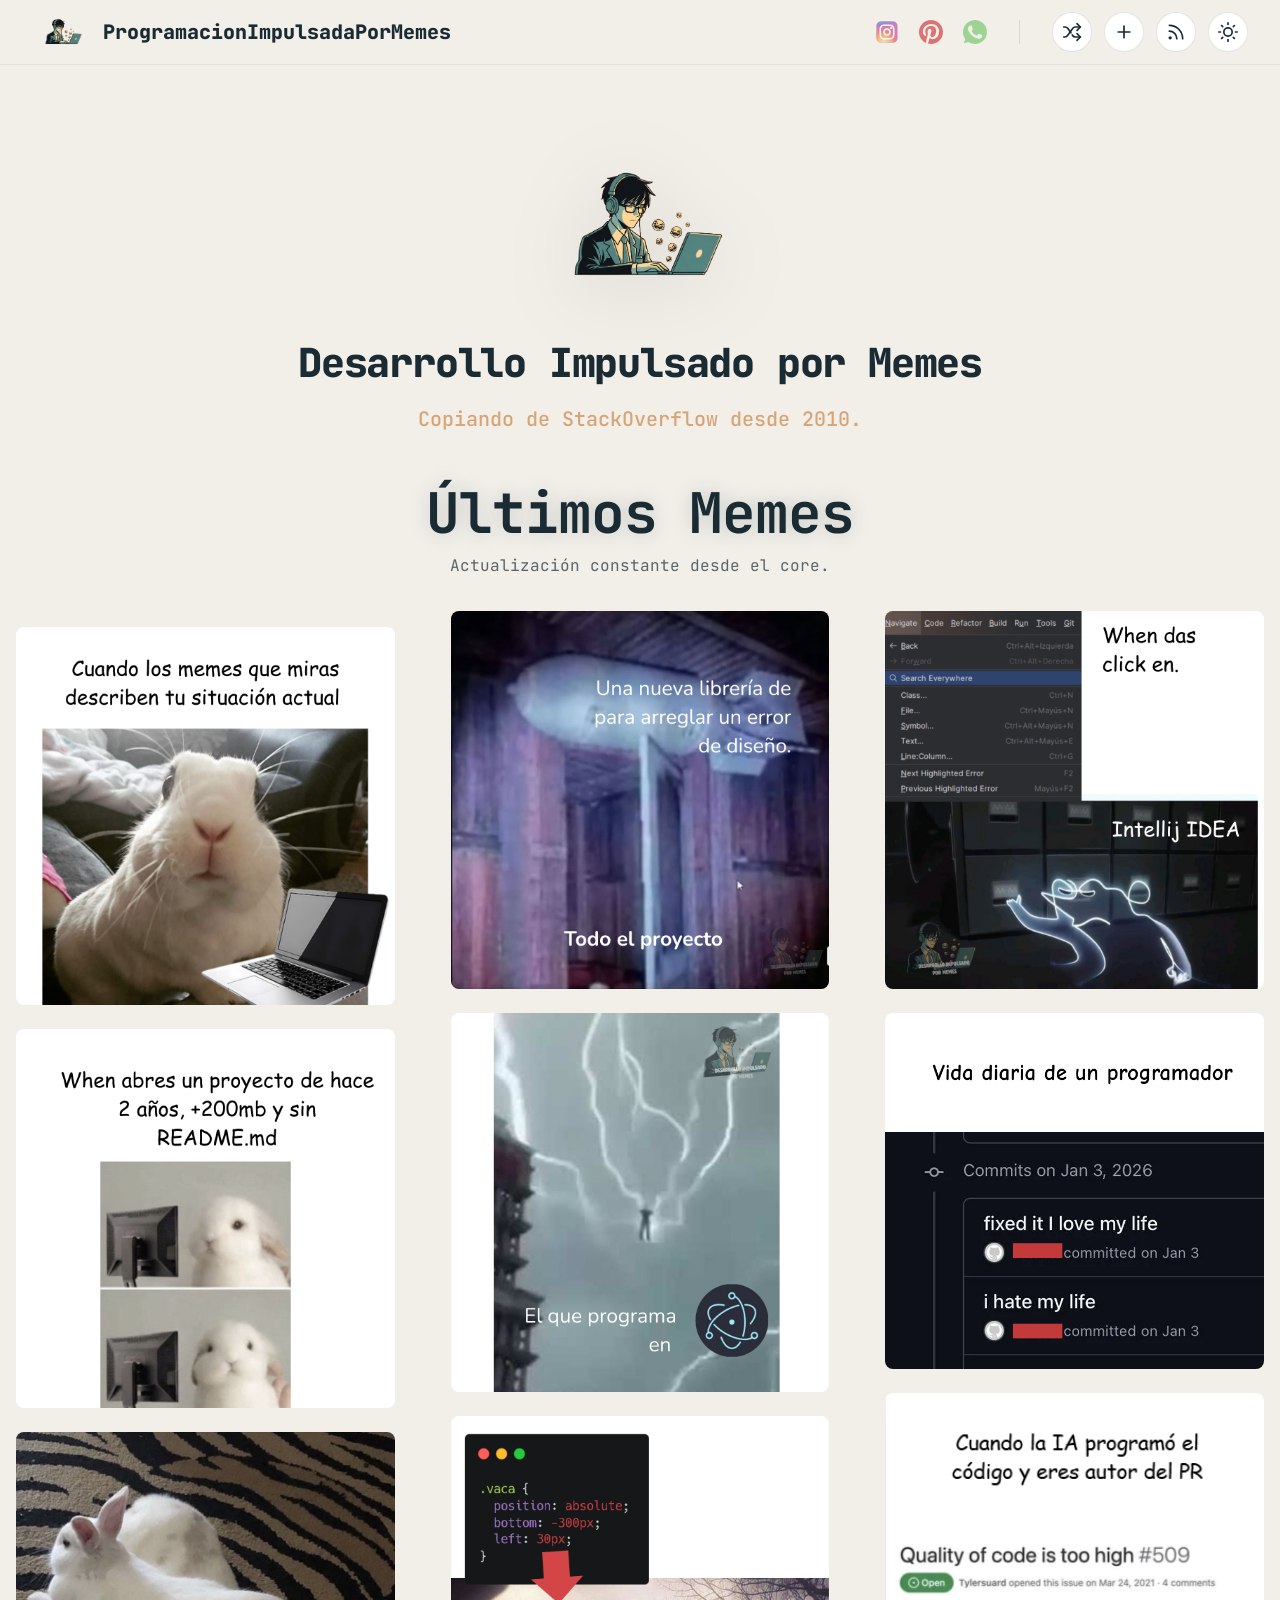
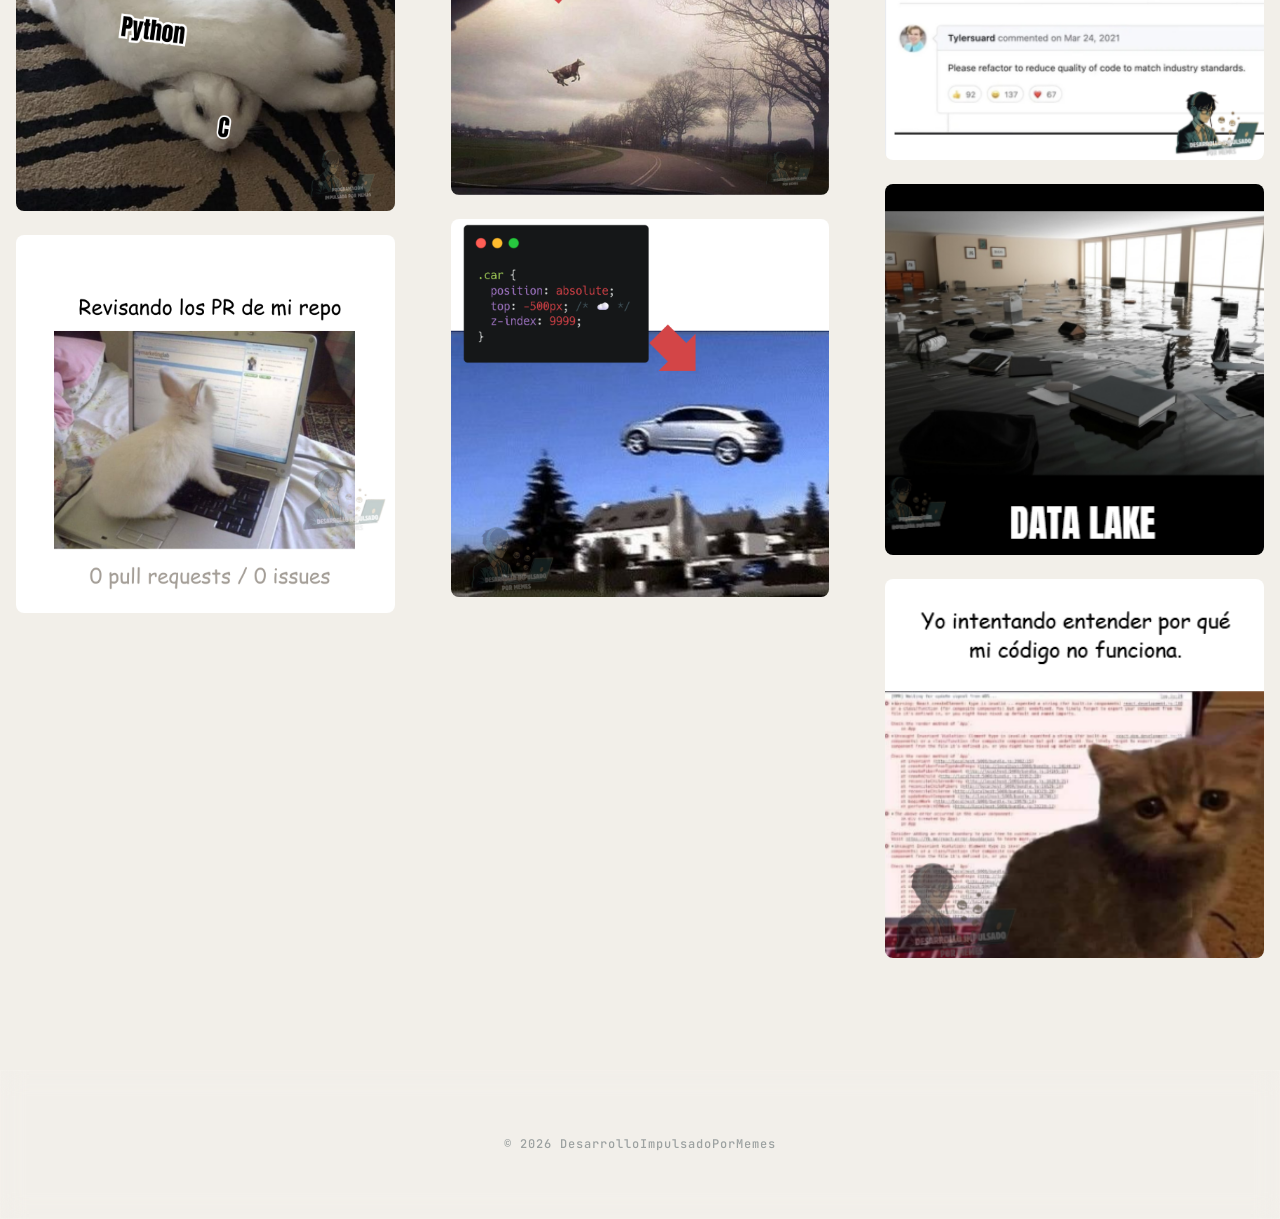
==== index.html @ 491a503b "Update from https://github.com/DesarrolloImpulsadoPorMemes/content/commit/c3eb5b27622416380ed27f8cb5" ====
<!DOCTYPE html><html lang="es"> <head><!-- Global Metadata --><meta charset="utf-8"><meta name="viewport" content="width=device-width,initial-scale=1"><link rel="icon" type="image/svg+xml" href="/favicon.svg"><meta name="generator" content="Astro v5.18.0"><!-- Canonical URL --><link rel="canonical" href="https://desarrolloimpulsadopormemes.github.io/"><!-- Primary Meta Tags --><title>DesarrolloImpulsadoPorMemes — Memes de Programación</title><meta name="title" content="DesarrolloImpulsadoPorMemes — Memes de Programación"><meta name="description" content="El repositorio definitivo de humor para devs. Encuentra los mejores memes sobre la vida de los programadores, bugs en producción, café y por supuesto risas. Desarrollo impulsado por memes, literalmente."><meta name="keywords" content="memes programación, humor dev, bugs, junior vs senior, código, memes it, programacion, programador, desarrollador, software, tecnologia, informatica, humor, risas, programacion impulsado por memes"><meta name="author" content="DesarrolloImpulsadoPorMemes"><!-- Open Graph / Facebook --><meta property="og:type" content="website"><meta property="og:url" content="https://desarrolloimpulsadopormemes.github.io/"><meta property="og:title" content="DesarrolloImpulsadoPorMemes — Memes de Programación"><meta property="og:description" content="El repositorio definitivo de humor para devs. Encuentra los mejores memes sobre la vida de los programadores, bugs en producción, café y por supuesto risas. Desarrollo impulsado por memes, literalmente."><meta property="og:image" content="https://desarrolloimpulsadopormemes.github.io/images/logo.png"><meta property="og:image:alt" content="DesarrolloImpulsadoPorMemes — Memes de Programación"><!-- Twitter --><meta property="twitter:card" content="summary_large_image"><meta property="twitter:url" content="https://desarrolloimpulsadopormemes.github.io/"><meta property="twitter:title" content="DesarrolloImpulsadoPorMemes — Memes de Programación"><meta property="twitter:description" content="El repositorio definitivo de humor para devs. Encuentra los mejores memes sobre la vida de los programadores, bugs en producción, café y por supuesto risas. Desarrollo impulsado por memes, literalmente."><meta property="twitter:image" content="https://desarrolloimpulsadopormemes.github.io/images/logo.png"><meta property="twitter:image:alt" content="DesarrolloImpulsadoPorMemes — Memes de Programación"><!-- Theme color selection --><meta name="theme-color" content="#1A2B34"><script type="application/ld+json">
  {
    "@context": "https://schema.org",
    "@type": "WebSite",
    "name": "DesarrolloImpulsadoPorMemes",
    "description": "Galería de memes dedicada al mundo del desarrollo de software y la programación.",
    "url": "https://desarrolloimpulsadopormemes.github.io",
    "about": {
      "@type": "Thing",
      "name": "Software Development Humor"
    },
    "creator": {
      "@type": "Person",
      "name": "DesarrolloImpulsadoPorMemes"
    }
  }
</script><!-- Google Search Console --><meta name="google-site-verification" content="lR6voiw1-6rRxAasmcEY6qm8eWrXN5FkwHopT7PoQxY"><!-- Google Fonts --><link rel="preconnect" href="https://fonts.googleapis.com"><link rel="preconnect" href="https://fonts.gstatic.com" crossorigin><link href="https://fonts.googleapis.com/css2?family=Inter:wght@400;600;900&display=swap" rel="stylesheet"><link href="https://fonts.googleapis.com/css2?family=JetBrains+Mono:wght@400;500;700;800&display=swap" rel="stylesheet"><link rel="stylesheet" href="/_astro/index.BEgqVJDZ.css">
<style>*{box-sizing:border-box;margin:0;padding:0}:root{--bg: #F2EFE9;--surface: #ffffff;--fg: #1A2B34;--primary: #1A2B34;--secondary: #243B4A;--accent: #d49c6b;--card-shadow: 0 4px 20px rgba(0, 0, 0, .05);--font-main: "JetBrains Mono", monospace;--transition: all .3s cubic-bezier(.4, 0, .2, 1)}[data-theme=dark]{--bg: #1A2B34;--surface: #243B4A;--fg: #F2EFE9;--primary: #c9d1c1;--secondary: #d49c6b;--card-shadow: 0 4px 30px rgba(0, 0, 0, .3)}body{background-color:var(--bg);color:var(--fg);font-family:var(--font-main);line-height:1.6;min-height:100vh;transition:background-color .3s ease,color .3s ease}h1,h2,h3{text-transform:none;letter-spacing:-.02em}a{color:inherit;text-decoration:none}.glass{background:#ffffff0d;backdrop-filter:blur(12px);-webkit-backdrop-filter:blur(12px);border:1px solid rgba(255,255,255,.1)}.container{max-width:1400px;margin:0 auto;padding:0 2rem}
</style></head> <body> <nav class="navbar sticky" data-astro-cid-5blmo7yk> <div class="container nav-content" data-astro-cid-5blmo7yk> <div class="logo" data-astro-cid-5blmo7yk> <a href="/" class="logo-link" data-astro-cid-5blmo7yk> <img src="/images/logo.png" alt="Logo" class="nav-logo-img" data-astro-cid-5blmo7yk> <span class="logo-text" data-astro-cid-5blmo7yk>ProgramacionImpulsadaPorMemes</span> </a> </div> <div class="nav-actions" data-astro-cid-5blmo7yk> <!-- Social Links --> <div class="social-links" data-astro-cid-5blmo7yk> <a href="https://www.instagram.com/desarrolloimpulsadopormemes/" target="_blank" rel="noopener noreferrer" aria-label="Instagram" data-astro-cid-5blmo7yk> <svg viewBox="0 0 32 32" fill="none" xmlns="http://www.w3.org/2000/svg" width="24" height="24" data-astro-cid-5blmo7yk> <rect x="2" y="2" width="28" height="28" rx="6" fill="url(#paint0_radial_87_7153)" data-astro-cid-5blmo7yk></rect> <rect x="2" y="2" width="28" height="28" rx="6" fill="url(#paint1_radial_87_7153)" data-astro-cid-5blmo7yk></rect> <rect x="2" y="2" width="28" height="28" rx="6" fill="url(#paint2_radial_87_7153)" data-astro-cid-5blmo7yk></rect> <path d="M23 10.5C23 11.3284 22.3284 12 21.5 12C20.6716 12 20 11.3284 20 10.5C20 9.67157 20.6716 9 21.5 9C22.3284 9 23 9.67157 23 10.5Z" fill="white" data-astro-cid-5blmo7yk></path> <path fill-rule="evenodd" clip-rule="evenodd" d="M16 21C18.7614 21 21 18.7614 21 16C21 13.2386 18.7614 11 16 11C13.2386 11 11 13.2386 11 16C11 18.7614 13.2386 21 16 21ZM16 19C17.6569 19 19 17.6569 19 16C19 14.3431 17.6569 13 16 13C14.3431 13 13 14.3431 13 16C13 17.6569 14.3431 19 16 19Z" fill="white" data-astro-cid-5blmo7yk></path> <path fill-rule="evenodd" clip-rule="evenodd" d="M6 15.6C6 12.2397 6 10.5595 6.65396 9.27606C7.2292 8.14708 8.14708 7.2292 9.27606 6.65396C10.5595 6 12.2397 6 15.6 6H16.4C19.7603 6 21.4405 6 22.7239 6.65396C23.8529 7.2292 24.7708 8.14708 25.346 9.27606C26 10.5595 26 12.2397 26 15.6V16.4C26 19.7603 26 21.4405 25.346 22.7239C24.7708 23.8529 23.8529 24.7708 22.7239 25.346C21.4405 26 19.7603 26 16.4 26H15.6C12.2397 26 10.5595 26 9.27606 25.346C8.14708 24.7708 7.2292 23.8529 6.65396 22.7239C6 21.4405 6 19.7603 6 16.4V15.6ZM15.6 8H16.4C18.1132 8 19.2777 8.00156 20.1779 8.0751C21.0548 8.14674 21.5032 8.27659 21.816 8.43597C22.5686 8.81947 23.1805 9.43139 23.564 10.184C23.7234 10.4968 23.8533 10.9452 23.9249 11.8221C23.9984 12.7223 24 13.8868 24 15.6V16.4C24 18.1132 23.9984 19.2777 23.9249 20.1779C23.8533 21.0548 23.7234 21.5032 23.564 21.816C23.1805 22.5686 22.5686 23.1805 21.816 23.564C21.5032 23.7234 21.0548 23.8533 20.1779 23.9249C19.2777 23.9984 18.1132 24 16.4 24H15.6C13.8868 24 12.7223 23.9984 11.8221 23.9249C10.9452 23.8533 10.4968 23.7234 10.184 23.564C9.43139 23.1805 8.81947 22.5686 8.43597 21.816C8.27659 21.5032 8.14674 21.0548 8.0751 20.1779C8.00156 19.2777 8 18.1132 8 16.4V15.6C8 13.8868 8.00156 12.7223 8.0751 11.8221C8.14674 10.9452 8.27659 10.4968 8.43597 10.184C8.81947 9.43139 9.43139 8.81947 10.184 8.43597C10.4968 8.27659 10.9452 8.14674 11.8221 8.0751C12.7223 8.00156 13.8868 8 15.6 8Z" fill="white" data-astro-cid-5blmo7yk></path> <defs data-astro-cid-5blmo7yk> <radialGradient id="paint0_radial_87_7153" cx="0" cy="0" r="1" gradientUnits="userSpaceOnUse" gradientTransform="translate(12 23) rotate(-55.3758) scale(25.5196)" data-astro-cid-5blmo7yk> <stop stop-color="#B13589" data-astro-cid-5blmo7yk></stop> <stop offset="0.79309" stop-color="#C62F94" data-astro-cid-5blmo7yk></stop> <stop offset="1" stop-color="#8A3AC8" data-astro-cid-5blmo7yk></stop> </radialGradient> <radialGradient id="paint1_radial_87_7153" cx="0" cy="0" r="1" gradientUnits="userSpaceOnUse" gradientTransform="translate(11 31) rotate(-65.1363) scale(22.5942)" data-astro-cid-5blmo7yk> <stop stop-color="#E0E8B7" data-astro-cid-5blmo7yk></stop> <stop offset="0.444662" stop-color="#FB8A2E" data-astro-cid-5blmo7yk></stop> <stop offset="0.71474" stop-color="#E2425C" data-astro-cid-5blmo7yk></stop> <stop offset="1" stop-color="#E2425C" stop-opacity="0" data-astro-cid-5blmo7yk></stop> </radialGradient> <radialGradient id="paint2_radial_87_7153" cx="0" cy="0" r="1" gradientUnits="userSpaceOnUse" gradientTransform="translate(0.500002 3) rotate(-8.1301) scale(38.8909 8.31836)" data-astro-cid-5blmo7yk> <stop offset="0.156701" stop-color="#406ADC" data-astro-cid-5blmo7yk></stop> <stop offset="0.467799" stop-color="#6A45BE" data-astro-cid-5blmo7yk></stop> <stop offset="1" stop-color="#6A45BE" stop-opacity="0" data-astro-cid-5blmo7yk></stop> </radialGradient> </defs> </svg> </a> <a href="https://es.pinterest.com/desarrolloimpulsadopormemes/" target="_blank" rel="noopener noreferrer" aria-label="Pinterest" data-astro-cid-5blmo7yk> <svg viewBox="0 0 48 48" version="1.1" xmlns="http://www.w3.org/2000/svg" width="24" height="24" data-astro-cid-5blmo7yk> <g id="Icons" stroke="none" stroke-width="1" fill="none" fill-rule="evenodd" data-astro-cid-5blmo7yk> <g id="Color-" transform="translate(-300.000000, -260.000000)" fill="#CC2127" data-astro-cid-5blmo7yk> <path d="M324.001411,260 C310.747575,260 300,270.744752 300,284.001411 C300,293.826072 305.910037,302.270594 314.368672,305.982007 C314.300935,304.308344 314.357382,302.293173 314.78356,300.469924 C315.246428,298.522491 317.871229,287.393897 317.871229,287.393897 C317.871229,287.393897 317.106368,285.861351 317.106368,283.59499 C317.106368,280.038808 319.169518,277.38296 321.73505,277.38296 C323.91674,277.38296 324.972306,279.022755 324.972306,280.987123 C324.972306,283.180102 323.572411,286.462515 322.852708,289.502205 C322.251543,292.050803 324.128418,294.125243 326.640325,294.125243 C331.187158,294.125243 334.249427,288.285765 334.249427,281.36532 C334.249427,276.10725 330.707356,272.170048 324.263891,272.170048 C316.985006,272.170048 312.449462,277.59746 312.449462,283.659905 C312.449462,285.754101 313.064738,287.227377 314.029988,288.367613 C314.475922,288.895396 314.535191,289.104251 314.374316,289.708238 C314.261422,290.145705 313.996119,291.21256 313.886047,291.633092 C313.725172,292.239901 313.23408,292.460046 312.686541,292.234256 C309.330746,290.865408 307.769977,287.193509 307.769977,283.064385 C307.769977,276.248368 313.519139,268.069148 324.921503,268.069148 C334.085729,268.069148 340.117128,274.704533 340.117128,281.819721 C340.117128,291.235138 334.884459,298.268478 327.165285,298.268478 C324.577174,298.268478 322.138649,296.868584 321.303228,295.279591 C321.303228,295.279591 319.908979,300.808608 319.615452,301.875463 C319.107426,303.724114 318.111131,305.575587 317.199506,307.014994 C319.358617,307.652849 321.63909,308 324.001411,308 C337.255248,308 348,297.255248 348,284.001411 C348,270.744752 337.255248,260 324.001411,260" id="Pinterest" data-astro-cid-5blmo7yk></path> </g> </g> </svg> </a> <a href="https://whatsapp.com/channel/0029VbC79hB6LwHnjMh9l344" target="_blank" rel="noopener noreferrer" aria-label="WhatsApp Channel" data-astro-cid-5blmo7yk> <svg viewBox="0 0 48 48" version="1.1" xmlns="http://www.w3.org/2000/svg" width="24" height="24" data-astro-cid-5blmo7yk> <g id="Icons" stroke="none" stroke-width="1" fill="none" fill-rule="evenodd" data-astro-cid-5blmo7yk> <g id="Color-" transform="translate(-700.000000, -360.000000)" fill="#67C15E" data-astro-cid-5blmo7yk> <path d="M723.993033,360 C710.762252,360 700,370.765287 700,383.999801 C700,389.248451 701.692661,394.116025 704.570026,398.066947 L701.579605,406.983798 L710.804449,404.035539 C714.598605,406.546975 719.126434,408 724.006967,408 C737.237748,408 748,397.234315 748,384.000199 C748,370.765685 737.237748,360.000398 724.006967,360.000398 L723.993033,360.000398 L723.993033,360 Z M717.29285,372.190836 C716.827488,371.07628 716.474784,371.034071 715.769774,371.005401 C715.529728,370.991464 715.262214,370.977527 714.96564,370.977527 C714.04845,370.977527 713.089462,371.245514 712.511043,371.838033 C711.806033,372.557577 710.056843,374.23638 710.056843,377.679202 C710.056843,381.122023 712.567571,384.451756 712.905944,384.917648 C713.258648,385.382743 717.800808,392.55031 724.853297,395.471492 C730.368379,397.757149 732.00491,397.545307 733.260074,397.27732 C735.093658,396.882308 737.393002,395.527239 737.971421,393.891043 C738.54984,392.25405 738.54984,390.857171 738.380255,390.560912 C738.211068,390.264652 737.745308,390.095816 737.040298,389.742615 C736.335288,389.389811 732.90737,387.696673 732.25849,387.470894 C731.623543,387.231179 731.017259,387.315995 730.537963,387.99333 C729.860819,388.938653 729.198006,389.89831 728.661785,390.476494 C728.238619,390.928051 727.547144,390.984595 726.969123,390.744481 C726.193254,390.420348 724.021298,389.657798 721.340985,387.273388 C719.267356,385.42535 717.856938,383.125756 717.448104,382.434484 C717.038871,381.729275 717.405907,381.319529 717.729948,380.938852 C718.082653,380.501232 718.421026,380.191036 718.77373,379.781688 C719.126434,379.372738 719.323884,379.160897 719.549599,378.681068 C719.789645,378.215575 719.62006,377.735746 719.450874,377.382942 C719.281687,377.030139 717.871269,373.587317 717.29285,372.190836 Z" id="Whatsapp" data-astro-cid-5blmo7yk></path> </g> </g> </svg> </a> </div> <div class="utility-icons" data-astro-cid-5blmo7yk> <button id="random-meme" class="icon-btn" aria-label="Meme aleatorio" title="Meme aleatorio" data-astro-cid-5blmo7yk> <svg xmlns="http://www.w3.org/2000/svg" width="20" height="20" viewBox="0 0 24 24" fill="none" stroke="currentColor" stroke-width="2" stroke-linecap="round" stroke-linejoin="round" data-astro-cid-5blmo7yk><path d="M2 18h1.4c1.3 0 2.5-.6 3.3-1.7l6.1-8.6c.7-1.1 2-1.7 3.3-1.7H22" data-astro-cid-5blmo7yk></path><path d="m18 2 4 4-4 4" data-astro-cid-5blmo7yk></path><path d="M2 6h1.9c1.2 0 2.3.6 3 1.5l3.8 5.4" data-astro-cid-5blmo7yk></path><path d="M22 18h-5.9c-1.3 0-2.6-.7-3.3-1.8l-.5-.8" data-astro-cid-5blmo7yk></path><path d="m18 14 4 4-4 4" data-astro-cid-5blmo7yk></path></svg> </button> <button id="submit-meme" class="icon-btn" aria-label="Sube tu meme" title="Sube tu meme" data-astro-cid-5blmo7yk> <svg xmlns="http://www.w3.org/2000/svg" width="20" height="20" viewBox="0 0 24 24" fill="none" stroke="currentColor" stroke-width="2" stroke-linecap="round" stroke-linejoin="round" data-astro-cid-5blmo7yk><line x1="12" y1="5" x2="12" y2="19" data-astro-cid-5blmo7yk></line><line x1="5" y1="12" x2="19" y2="12" data-astro-cid-5blmo7yk></line></svg> </button> <a href="/rss.xml" class="icon-btn" aria-label="RSS Feed" data-astro-cid-5blmo7yk> <svg xmlns="http://www.w3.org/2000/svg" width="20" height="20" viewBox="0 0 24 24" fill="none" stroke="currentColor" stroke-width="2" stroke-linecap="round" stroke-linejoin="round" data-astro-cid-5blmo7yk><path d="M4 11a9 9 0 0 1 9 9" data-astro-cid-5blmo7yk></path><path d="M4 4a16 16 0 0 1 16 16" data-astro-cid-5blmo7yk></path><circle cx="5" cy="19" r="1" data-astro-cid-5blmo7yk></circle></svg> </a> <button id="theme-toggle" class="icon-btn" aria-label="Cambiar tema" data-astro-cid-5blmo7yk> <svg class="theme-icon light" xmlns="http://www.w3.org/2000/svg" width="20" height="20" viewBox="0 0 24 24" fill="none" stroke="currentColor" stroke-width="2" stroke-linecap="round" stroke-linejoin="round" data-astro-cid-5blmo7yk><circle cx="12" cy="12" r="5" data-astro-cid-5blmo7yk></circle><line x1="12" y1="1" x2="12" y2="3" data-astro-cid-5blmo7yk></line><line x1="12" y1="21" x2="12" y2="23" data-astro-cid-5blmo7yk></line><line x1="4.22" y1="4.22" x2="5.64" y2="5.64" data-astro-cid-5blmo7yk></line><line x1="18.36" y1="18.36" x2="19.78" y2="19.78" data-astro-cid-5blmo7yk></line><line x1="1" y1="12" x2="3" y2="12" data-astro-cid-5blmo7yk></line><line x1="21" y1="12" x2="23" y2="12" data-astro-cid-5blmo7yk></line><line x1="4.22" y1="19.78" x2="5.64" y2="18.36" data-astro-cid-5blmo7yk></line><line x1="18.36" y1="5.64" x2="19.78" y2="4.22" data-astro-cid-5blmo7yk></line></svg> <svg class="theme-icon dark" xmlns="http://www.w3.org/2000/svg" width="20" height="20" viewBox="0 0 24 24" fill="none" stroke="currentColor" stroke-width="2" stroke-linecap="round" stroke-linejoin="round" data-astro-cid-5blmo7yk><path d="M21 12.79A9 9 0 1 1 11.21 3 7 7 0 0 0 21 12.79z" data-astro-cid-5blmo7yk></path></svg> </button> </div> </div> </div> </nav> <!-- Modal de Contribución Minimalista --> <div id="contribute-modal" class="contrib-overlay" data-astro-cid-5blmo7yk> <div class="contrib-content glass" data-astro-cid-5blmo7yk> <button class="close-contrib" data-astro-cid-5blmo7yk>&times;</button> <h3 data-astro-cid-5blmo7yk>¡Suma tu humor dev! 🚀</h3> <p data-astro-cid-5blmo7yk>Aporta tus memes al repositorio oficial de Programación Impulsada por Memes.</p> <div class="contrib-steps" data-astro-cid-5blmo7yk> <div class="step" data-astro-cid-5blmo7yk> <span class="step-num" data-astro-cid-5blmo7yk>1</span> <p data-astro-cid-5blmo7yk>Sube tu imagen a <code data-astro-cid-5blmo7yk>/public/images/content/</code></p> </div> <div class="step" data-astro-cid-5blmo7yk> <span class="step-num" data-astro-cid-5blmo7yk>2</span> <p data-astro-cid-5blmo7yk>Crea el post MDX en <code data-astro-cid-5blmo7yk>/src/content/posts/</code></p> </div> </div> <a href="https://github.com/tu-usuario/repo/blob/main/CONTRIBUTING.md" target="_blank" class="btn-primary" data-astro-cid-5blmo7yk>Ver guía completa</a> </div> </div>  <script type="module">const a=()=>{const o=document.getElementById("theme-toggle"),c=document.getElementById("random-meme"),m=document.getElementById("submit-meme"),e=document.getElementById("contribute-modal"),d=e?.querySelector(".close-contrib");o&&(o.onclick=()=>{const n=document.documentElement.getAttribute("data-theme")==="dark"?"light":"dark";document.documentElement.setAttribute("data-theme",n),localStorage.setItem("theme",n)}),c&&(c.onclick=()=>{const t=document.querySelectorAll(".grid-item");if(t.length>0){const n=Math.floor(Math.random()*t.length);t[n].click()}}),m&&e&&(m.onclick=()=>e.classList.add("active")),d&&e&&(d.onclick=()=>e.classList.remove("active")),e?.addEventListener("click",t=>{t.target===e&&e.classList.remove("active")})};a();document.addEventListener("astro:page-load",a);</script> <section class="hero container" data-astro-cid-bbe6dxrz> <div class="hero-content" data-astro-cid-bbe6dxrz> <div class="logo-wrapper" data-astro-cid-bbe6dxrz> <img src="/images/logo.png" alt="DesarrolloImpulsadoPorMemes Logo" class="main-logo" data-astro-cid-bbe6dxrz> </div> <div class="text-wrapper" data-astro-cid-bbe6dxrz> <h1 class="hero-title" data-astro-cid-bbe6dxrz>Desarrollo Impulsado por Memes</h1> <p class="phrase" data-astro-cid-bbe6dxrz>Copiando de StackOverflow desde 2010.</p> </div> </div> </section>  <main> <section class="section-header container"> <h2 class="neon-text">Últimos Memes</h2> <p>Actualización constante desde el core.</p> </section> <section id="grid" class="container" data-astro-cid-cfnm3mat> <div id="masonry-root" data-astro-cid-cfnm3mat> <div class="grid-item" data-post="{&#34;image&#34;:&#34;/images/content/when-memes.png&#34;,&#34;imageAlt&#34;:&#34;Un conejo con expresion muy seria y profunda mirando a la camara con un laptop al lado, dándose cuenta de la cruda realidad.&#34;,&#34;title&#34;:&#34;El Meme es la Realidad: Programación y Destino&#34;,&#34;copy&#34;:&#34;Ese momento en el que dejas de reir de los memes de programadores porque te das cuenta de que son un documental de tu vida. #DevLife #Programacion #MemeDev #Realidad&#34;,&#34;date&#34;:&#34;2026-05-29T00:00:00.000Z&#34;,&#34;published&#34;:true,&#34;category&#34;:&#34;General&#34;}" data-slug="meme-es-la-realidad" data-index="0" data-astro-cid-cfnm3mat> <div class="meme-wrapper" data-astro-cid-cfnm3mat> <img src="/images/content/when-memes.png" alt="Un conejo con expresion muy seria y profunda mirando a la camara con un laptop al lado, dándose cuenta de la cruda realidad." loading="lazy" data-astro-cid-cfnm3mat> <div class="hover-overlay" data-astro-cid-cfnm3mat> <span data-astro-cid-cfnm3mat>Ver detalle</span> </div> </div> </div><div class="grid-item" data-post="{&#34;image&#34;:&#34;/images/content/sin-documentacion.png&#34;,&#34;imageAlt&#34;:&#34;Un conejo blanco mirando con mucha confusion un monitor despues de abrir un proyecto antiguo sin documentacion.&#34;,&#34;title&#34;:&#34;Arqueología de Código: El Misterio del Proyecto sin README&#34;,&#34;copy&#34;:&#34;Abrir un proyecto tuyo de hace dos años es como leer un diario escrito en un idioma que ya no hablas. #Documentation #README #CleanCode #DeveloperProblems&#34;,&#34;date&#34;:&#34;2026-05-26T00:00:00.000Z&#34;,&#34;published&#34;:true,&#34;category&#34;:&#34;Documentación&#34;}" data-slug="arqueologia-codigo-sin-readme" data-index="1" data-astro-cid-cfnm3mat> <div class="meme-wrapper" data-astro-cid-cfnm3mat> <img src="/images/content/sin-documentacion.png" alt="Un conejo blanco mirando con mucha confusion un monitor despues de abrir un proyecto antiguo sin documentacion." loading="lazy" data-astro-cid-cfnm3mat> <div class="hover-overlay" data-astro-cid-cfnm3mat> <span data-astro-cid-cfnm3mat>Ver detalle</span> </div> </div> </div><div class="grid-item" data-post="{&#34;image&#34;:&#34;/images/content/python-c.png&#34;,&#34;imageAlt&#34;:&#34;Dos conejos en una alfombra de piel de tigre, uno encima del otro. El de arriba tiene la etiqueta Python y el de abajo la etiqueta C.&#34;,&#34;title&#34;:&#34;Python sobre C: El Secreto de la Velocidad&#34;,&#34;copy&#34;:&#34;Python es hermoso y facil, pero recuerda quien esta cargando con todo el trabajo sucio en el backend de la memoria. #Python #CLanguage #Backend #ProgrammingMemes&#34;,&#34;date&#34;:&#34;2026-05-23T00:00:00.000Z&#34;,&#34;published&#34;:true,&#34;category&#34;:&#34;Backend&#34;}" data-slug="python-sobre-c-secreto" data-index="2" data-astro-cid-cfnm3mat> <div class="meme-wrapper" data-astro-cid-cfnm3mat> <img src="/images/content/python-c.png" alt="Dos conejos en una alfombra de piel de tigre, uno encima del otro. El de arriba tiene la etiqueta Python y el de abajo la etiqueta C." loading="lazy" data-astro-cid-cfnm3mat> <div class="hover-overlay" data-astro-cid-cfnm3mat> <span data-astro-cid-cfnm3mat>Ver detalle</span> </div> </div> </div><div class="grid-item" data-post="{&#34;image&#34;:&#34;/images/content/no-prs.png&#34;,&#34;imageAlt&#34;:&#34;Un pequeño conejo blanco frente a un laptop con una pantalla que dice 0 pull requests y 0 issues.&#34;,&#34;title&#34;:&#34;El Repositorio Solitario: Paz o Tristeza&#34;,&#34;copy&#34;:&#34;Esa sensacion agridulce de que nadie reporta errores porque nadie usa tu codigo. ¿Es paz mental o el abismo de la irrelevancia? #GitHub #OpenSource #DevLife #SoloDev&#34;,&#34;date&#34;:&#34;2026-05-20T00:00:00.000Z&#34;,&#34;published&#34;:true,&#34;category&#34;:&#34;GitHub&#34;}" data-slug="repositorio-solitario" data-index="3" data-astro-cid-cfnm3mat> <div class="meme-wrapper" data-astro-cid-cfnm3mat> <img src="/images/content/no-prs.png" alt="Un pequeño conejo blanco frente a un laptop con una pantalla que dice 0 pull requests y 0 issues." loading="lazy" data-astro-cid-cfnm3mat> <div class="hover-overlay" data-astro-cid-cfnm3mat> <span data-astro-cid-cfnm3mat>Ver detalle</span> </div> </div> </div><div class="grid-item" data-post="{&#34;image&#34;:&#34;/images/content/kabum-kabum.png&#34;,&#34;imageAlt&#34;:&#34;Una bomba enorme colgada sobre una puerta de madera muy pequeña, con texto que indica que la bomba es una nueva libreria y la puerta es todo el proyecto.&#34;,&#34;title&#34;:&#34;El Caballo de Troya de las Librerías&#34;,&#34;copy&#34;:&#34;Cuando instalas una libreria de 50MB solo para centrar un div o validar un email. Cuidado con lo que metes en tu package.json. #Dependencies #CleanCode #WebPerformance #NPM&#34;,&#34;date&#34;:&#34;2026-05-17T00:00:00.000Z&#34;,&#34;published&#34;:true,&#34;category&#34;:&#34;Arquitectura&#34;}" data-slug="caballo-troya-librerias" data-index="4" data-astro-cid-cfnm3mat> <div class="meme-wrapper" data-astro-cid-cfnm3mat> <img src="/images/content/kabum-kabum.png" alt="Una bomba enorme colgada sobre una puerta de madera muy pequeña, con texto que indica que la bomba es una nueva libreria y la puerta es todo el proyecto." loading="lazy" data-astro-cid-cfnm3mat> <div class="hover-overlay" data-astro-cid-cfnm3mat> <span data-astro-cid-cfnm3mat>Ver detalle</span> </div> </div> </div><div class="grid-item" data-post="{&#34;image&#34;:&#34;/images/content/electron-be-like.png&#34;,&#34;imageAlt&#34;:&#34;Un hombre de pie bajo un cielo tormentoso recibiendo multiples descargas electricas, con el logo de Electron JS al lado.&#34;,&#34;title&#34;:&#34;Programar en Electron: Un Poder Electrizante (y Pesado)&#34;,&#34;copy&#34;:&#34;El poder de crear apps de escritorio con JS es asombroso, hasta que abres el administrador de tareas y ves el consumo de RAM. #ElectronJS #Javascript #WebDev #DesktopApps&#34;,&#34;date&#34;:&#34;2026-05-14T00:00:00.000Z&#34;,&#34;published&#34;:true,&#34;category&#34;:&#34;Desarrollo Desktop&#34;}" data-slug="poder-electron-electrizante" data-index="5" data-astro-cid-cfnm3mat> <div class="meme-wrapper" data-astro-cid-cfnm3mat> <img src="/images/content/electron-be-like.png" alt="Un hombre de pie bajo un cielo tormentoso recibiendo multiples descargas electricas, con el logo de Electron JS al lado." loading="lazy" data-astro-cid-cfnm3mat> <div class="hover-overlay" data-astro-cid-cfnm3mat> <span data-astro-cid-cfnm3mat>Ver detalle</span> </div> </div> </div><div class="grid-item" data-post="{&#34;image&#34;:&#34;/images/content/css-codes-2.png&#34;,&#34;imageAlt&#34;:&#34;Código CSS con la clase .vaca posicionada de forma absoluta con un bottom negativo, acompañado de una foto de una vaca volando en medio de un campo.&#34;,&#34;title&#34;:&#34;CSS: Cuando las Vacas Vuelan (Literalmente)&#34;,&#34;copy&#34;:&#34;Si te dijeron que tu proyecto funcionaria cuando las vacas volaran, solo necesitabas un poco de CSS absoluto. #CSS #WebDev #Programacion #FrontendTips&#34;,&#34;date&#34;:&#34;2026-05-11T00:00:00.000Z&#34;,&#34;published&#34;:true,&#34;category&#34;:&#34;Frontend&#34;}" data-slug="vacas-vuelan-css" data-index="6" data-astro-cid-cfnm3mat> <div class="meme-wrapper" data-astro-cid-cfnm3mat> <img src="/images/content/css-codes-2.png" alt="Código CSS con la clase .vaca posicionada de forma absoluta con un bottom negativo, acompañado de una foto de una vaca volando en medio de un campo." loading="lazy" data-astro-cid-cfnm3mat> <div class="hover-overlay" data-astro-cid-cfnm3mat> <span data-astro-cid-cfnm3mat>Ver detalle</span> </div> </div> </div><div class="grid-item" data-post="{&#34;image&#34;:&#34;/images/content/css-codes-1.png&#34;,&#34;imageAlt&#34;:&#34;Un fragmento de código CSS que muestra la clase .car con posición absoluta y un top de menos quinientos píxeles, junto a una imagen de un auto plateado flotando sobre un vecindario.&#34;,&#34;title&#34;:&#34;CSS: El Arte de Posicionar Autos en el Cielo&#34;,&#34;copy&#34;:&#34;Cuando el diseño dice que el auto debe estar en el header, pero tu CSS decide que debe colonizar la estratosfera. #CSS #Frontend #WebDesign #PositionAbsolute&#34;,&#34;date&#34;:&#34;2026-05-08T00:00:00.000Z&#34;,&#34;published&#34;:true,&#34;category&#34;:&#34;Frontend&#34;}" data-slug="posicionando-autos-cielo" data-index="7" data-astro-cid-cfnm3mat> <div class="meme-wrapper" data-astro-cid-cfnm3mat> <img src="/images/content/css-codes-1.png" alt="Un fragmento de código CSS que muestra la clase .car con posición absoluta y un top de menos quinientos píxeles, junto a una imagen de un auto plateado flotando sobre un vecindario." loading="lazy" data-astro-cid-cfnm3mat> <div class="hover-overlay" data-astro-cid-cfnm3mat> <span data-astro-cid-cfnm3mat>Ver detalle</span> </div> </div> </div><div class="grid-item" data-post="{&#34;image&#34;:&#34;/images/content/SEARCH.png&#34;,&#34;imageAlt&#34;:&#34;Captura del menú 'Search Everywhere' de IntelliJ IDEA superpuesta con la escena del teseracto en Interstellar, donde Cooper busca desesperadamente entre los hilos del tiempo.&#34;,&#34;title&#34;:&#34;El Oráculo de IntelliJ: Buscar en Todas Partes&#34;,&#34;copy&#34;:&#34;Cuando presionas Shift dos veces y entras en la quinta dimensión de tu proyecto. ¿Buscas un archivo o el sentido de tu existencia? #IntelliJ #MemeDev #Productividad&#34;,&#34;date&#34;:&#34;2026-05-05T00:00:00.000Z&#34;,&#34;published&#34;:true,&#34;category&#34;:&#34;Herramientas&#34;}" data-slug="oraculo-intellij" data-index="8" data-astro-cid-cfnm3mat> <div class="meme-wrapper" data-astro-cid-cfnm3mat> <img src="/images/content/SEARCH.png" alt="Captura del menú 'Search Everywhere' de IntelliJ IDEA superpuesta con la escena del teseracto en Interstellar, donde Cooper busca desesperadamente entre los hilos del tiempo." loading="lazy" data-astro-cid-cfnm3mat> <div class="hover-overlay" data-astro-cid-cfnm3mat> <span data-astro-cid-cfnm3mat>Ver detalle</span> </div> </div> </div><div class="grid-item" data-post="{&#34;image&#34;:&#34;/images/content/vida.png&#34;,&#34;imageAlt&#34;:&#34;Un historial de commits en GitHub que muestra dos mensajes contradictorios en el mismo día: 'i hate my life' seguido de 'fixed it I love my life', representando el ciclo emocional del programador.&#34;,&#34;title&#34;:&#34;vida&#34;,&#34;copy&#34;:&#34;El ciclo emocional de un dev resumido en dos commits. De odiarlo todo a amar la vida en menos de una hora. #Programacion #Debugging #GitHub #DevLife&#34;,&#34;date&#34;:&#34;2026-04-11T00:00:00.000Z&#34;,&#34;published&#34;:true,&#34;category&#34;:&#34;dev&#34;}" data-slug="vida" data-index="9" data-astro-cid-cfnm3mat> <div class="meme-wrapper" data-astro-cid-cfnm3mat> <img src="/images/content/vida.png" alt="Un historial de commits en GitHub que muestra dos mensajes contradictorios en el mismo día: 'i hate my life' seguido de 'fixed it I love my life', representando el ciclo emocional del programador." loading="lazy" data-astro-cid-cfnm3mat> <div class="hover-overlay" data-astro-cid-cfnm3mat> <span data-astro-cid-cfnm3mat>Ver detalle</span> </div> </div> </div><div class="grid-item" data-post="{&#34;image&#34;:&#34;/images/content/prs.png&#34;,&#34;imageAlt&#34;:&#34;Un hilo de GitHub donde un usuario solicita refactorizar un código de alta calidad para que parezca más mediocre y se ajuste a los estándares de la industria.&#34;,&#34;title&#34;:&#34;El Dilema del Código Demasiado Bueno&#34;,&#34;copy&#34;:&#34;Cuando la IA programa tan bien que el senior te pide que agregues un par de 'if-else' anidados para que parezca código humano. #GitHub #PullRequest #AI #Coding&#34;,&#34;date&#34;:&#34;2026-03-20T00:00:00.000Z&#34;,&#34;published&#34;:true,&#34;category&#34;:&#34;IA &#38; Workflow&#34;}" data-slug="calidad-codigo-ia" data-index="10" data-astro-cid-cfnm3mat> <div class="meme-wrapper" data-astro-cid-cfnm3mat> <img src="/images/content/prs.png" alt="Un hilo de GitHub donde un usuario solicita refactorizar un código de alta calidad para que parezca más mediocre y se ajuste a los estándares de la industria." loading="lazy" data-astro-cid-cfnm3mat> <div class="hover-overlay" data-astro-cid-cfnm3mat> <span data-astro-cid-cfnm3mat>Ver detalle</span> </div> </div> </div><div class="grid-item" data-post="{&#34;image&#34;:&#34;/images/content/data_lake.png&#34;,&#34;imageAlt&#34;:&#34;Una representación literal de un 'Data Lake' donde una oficina entera está inundada de agua oscura y llena de documentos flotando sin orden.&#34;,&#34;title&#34;:&#34;Expectativa vs Realidad del Data Lake&#34;,&#34;copy&#34;:&#34;El Data Lake según los directivos de marketing vs. cómo se ve realmente en producción. Un pantano de datos sin procesar. #BigData #DataLake #DataEngineer&#34;,&#34;date&#34;:&#34;2026-03-10T00:00:00.000Z&#34;,&#34;published&#34;:true,&#34;category&#34;:&#34;Data Engineering&#34;}" data-slug="data-lake-realidad" data-index="11" data-astro-cid-cfnm3mat> <div class="meme-wrapper" data-astro-cid-cfnm3mat> <img src="/images/content/data_lake.png" alt="Una representación literal de un 'Data Lake' donde una oficina entera está inundada de agua oscura y llena de documentos flotando sin orden." loading="lazy" data-astro-cid-cfnm3mat> <div class="hover-overlay" data-astro-cid-cfnm3mat> <span data-astro-cid-cfnm3mat>Ver detalle</span> </div> </div> </div><div class="grid-item" data-post="{&#34;image&#34;:&#34;/images/content/actual.png&#34;,&#34;imageAlt&#34;:&#34;Un gato doméstico con expresión de tristeza frente a un monitor que muestra múltiples errores de 'Invariant Violation' y fallos de React.&#34;,&#34;title&#34;:&#34;El Gato de Schrödinger del Debugging&#34;,&#34;copy&#34;:&#34;Todos hemos sido ese gato. Ese momento exacto donde el mensaje de error es más largo que tu lógica de negocio. #DesarrolloImpulsadoPorMemes #Javascript #React&#34;,&#34;date&#34;:&#34;2026-03-09T00:00:00.000Z&#34;,&#34;published&#34;:true,&#34;category&#34;:&#34;Frontend&#34;}" data-slug="gato-debugging" data-index="12" data-astro-cid-cfnm3mat> <div class="meme-wrapper" data-astro-cid-cfnm3mat> <img src="/images/content/actual.png" alt="Un gato doméstico con expresión de tristeza frente a un monitor que muestra múltiples errores de 'Invariant Violation' y fallos de React." loading="lazy" data-astro-cid-cfnm3mat> <div class="hover-overlay" data-astro-cid-cfnm3mat> <span data-astro-cid-cfnm3mat>Ver detalle</span> </div> </div> </div> </div> </section>  <script type="module">const a=()=>{const o=document.getElementById("masonry-root");if(!o)return;o.querySelectorAll(".meme-wrapper").forEach(e=>{const t=e.querySelector("img");t&&(t.complete?e.classList.add("loaded"):t.addEventListener("load",()=>e.classList.add("loaded")))}),o.addEventListener("click",e=>{const t=e.target.closest(".grid-item");if(t){const n=parseInt(t.getAttribute("data-index")||"0"),s=t.getAttribute("data-slug"),i=o.querySelectorAll(".grid-item"),l=Array.from(i).map(r=>({...JSON.parse(r.getAttribute("data-post")||"{}"),slug:r.getAttribute("data-slug")}));console.log("Opening modal at index:",n,"slug:",s),s&&window.history.pushState(null,"","#"+s);const d={posts:l,currentIndex:n};window.openMemeModal?window.openMemeModal(d):window.dispatchEvent(new CustomEvent("open-modal",{detail:d}))}})};a();document.addEventListener("astro:page-load",a);document.addEventListener("astro:after-swap",a);</script> </main> <footer class="glass"> <div class="container footer-content"> <p>
&copy; 2026 DesarrolloImpulsadoPorMemes </p> </div> </footer> <div id="modal" class="modal-overlay" data-astro-cid-qmzm2soj> <div class="modal-content glass" data-astro-cid-qmzm2soj> <button class="close-btn" aria-label="Cerrar" data-astro-cid-qmzm2soj>&times;</button> <!-- Navigation Buttons --> <button class="nav-btn prev" aria-label="Anterior" data-astro-cid-qmzm2soj>&#8249;</button> <button class="nav-btn next" aria-label="Siguiente" data-astro-cid-qmzm2soj>&#8250;</button> <div class="modal-body" data-astro-cid-qmzm2soj> <div class="modal-image" data-astro-cid-qmzm2soj> <img id="modal-img" src="" alt="" data-astro-cid-qmzm2soj> </div> <div class="modal-info" data-astro-cid-qmzm2soj> <h2 id="modal-title" data-astro-cid-qmzm2soj></h2> <p id="modal-copy" class="copy" data-astro-cid-qmzm2soj></p> <div class="modal-meta" data-astro-cid-qmzm2soj> <span id="modal-date" data-astro-cid-qmzm2soj></span> <span id="modal-category" class="badge" data-astro-cid-qmzm2soj></span> </div> <div class="modal-share" data-astro-cid-qmzm2soj> <p data-astro-cid-qmzm2soj>Compartir:</p> <div class="share-buttons" data-astro-cid-qmzm2soj> <button id="share-linkedin" class="share-btn linkedin" title="Compartir en LinkedIn" data-astro-cid-qmzm2soj> <svg viewBox="0 0 24 24" width="20" height="20" fill="currentColor" data-astro-cid-qmzm2soj><path d="M19 0h-14c-2.761 0-5 2.239-5 5v14c0 2.761 2.239 5 5 5h14c2.762 0 5-2.239 5-5v-14c0-2.761-2.238-5-5-5zm-11 19h-3v-11h3v11zm-1.5-12.268c-.966 0-1.75-.79-1.75-1.764s.784-1.764 1.75-1.764 1.75.79 1.75 1.764-.783 1.764-1.75 1.764zm13.5 12.268h-3v-5.604c0-3.368-4-3.113-4 0v5.604h-3v-11h3v1.765c1.396-2.586 7-2.777 7 2.476v6.759z" data-astro-cid-qmzm2soj></path></svg> </button> <button id="share-telegram" class="share-btn telegram" title="Compartir en Telegram" data-astro-cid-qmzm2soj> <svg viewBox="0 0 24 24" width="20" height="20" fill="currentColor" data-astro-cid-qmzm2soj><path d="M12 0c-6.627 0-12 5.373-12 12s5.373 12 12 12 12-5.373 12-12-5.373-12-12-12zm4.462 8.357l-1.554 7.339c-.117.518-.424.647-.857.406l-2.37-1.745-1.144 1.1c-.126.126-.232.232-.472.232l.169-2.407 4.382-3.958c.19-.169-.041-.263-.294-.094l-5.417 3.411-2.333-.73c-.507-.158-.517-.507.108-.752l9.105-3.505c.421-.155.79.096.658.653z" data-astro-cid-qmzm2soj></path></svg> </button> <button id="share-copy" class="share-btn copy-link" title="Copiar enlace directo" data-astro-cid-qmzm2soj> <svg viewBox="0 0 24 24" width="20" height="20" fill="none" stroke="currentColor" stroke-width="2" stroke-linecap="round" stroke-linejoin="round" data-astro-cid-qmzm2soj><rect x="9" y="9" width="13" height="13" rx="2" ry="2" data-astro-cid-qmzm2soj></rect><path d="M5 15H4a2 2 0 0 1-2-2V4a2 2 0 0 1 2-2h9a2 2 0 0 1 2 2v1" data-astro-cid-qmzm2soj></path></svg> </button> </div> </div> </div> </div> </div> </div>  <script type="module">const n=document.getElementById("modal"),p=n?.querySelector(".close-btn"),r=n?.querySelector(".nav-btn.prev"),d=n?.querySelector(".nav-btn.next"),f=document.getElementById("share-linkedin"),v=document.getElementById("share-telegram"),y=document.getElementById("share-copy");let s=[],c=-1;const i=e=>{if(e<0||e>=s.length)return;c=e;const t=s[e],o=document.getElementById("modal-img"),l=document.getElementById("modal-title"),a=document.getElementById("modal-copy"),u=document.getElementById("modal-date"),g=document.getElementById("modal-category");o&&(o.src=t.image),l&&(l.innerText=t.title||"Meme Post"),a&&(a.innerText=t.copy||""),u&&(u.innerText=new Date(t.date).toLocaleDateString()),g&&(g.innerText=t.category),t.slug&&window.history.pushState(null,"","#"+t.slug),r&&r.classList.toggle("disabled",e===0),d&&d.classList.toggle("disabled",e===s.length-1)},m=()=>{n&&(n.classList.add("closing"),setTimeout(()=>{n.classList.remove("active","closing"),document.body.style.overflow="auto",window.history.pushState(null,"",window.location.pathname)},300))},w=e=>{n&&(s=e.posts,i(e.currentIndex),n.classList.remove("closing"),n.classList.add("active"),document.body.style.overflow="hidden")};f?.addEventListener("click",()=>{s[c];const e=encodeURIComponent(window.location.href);window.open(`https://www.linkedin.com/sharing/share-offsite/?url=${e}`,"_blank")});v?.addEventListener("click",()=>{const e=s[c],t=encodeURIComponent(window.location.href),o=encodeURIComponent(e.copy||e.title);window.open(`https://t.me/share/url?url=${t}&text=${o}`,"_blank")});y?.addEventListener("click",()=>{navigator.clipboard.writeText(window.location.href).then(()=>{const e=y,t=e.style.color;e.style.color="var(--accent)",setTimeout(()=>e.style.color=t,2e3),alert("¡Enlace copiado al portapapeles!")})});const h=()=>{const e=window.location.hash.substring(1);if(!e)return;const t=setInterval(()=>{const o=document.querySelectorAll(".grid-item");if(o.length>0){clearInterval(t);const l=Array.from(o).find(a=>a.getAttribute("data-slug")===e);l&&l.dispatchEvent(new Event("click",{bubbles:!0}))}},100)};window.openMemeModal=w;window.addEventListener("open-modal",(e=>{w(e.detail)}));p?.addEventListener("click",m);r?.addEventListener("click",()=>i(c-1));d?.addEventListener("click",()=>i(c+1));n?.addEventListener("click",e=>{e.target===n&&m()});window.addEventListener("keydown",e=>{n?.classList.contains("active")&&(e.key==="Escape"&&m(),e.key==="ArrowLeft"&&i(c-1),e.key==="ArrowRight"&&i(c+1))});h();document.addEventListener("astro:page-load",h);</script>  </body> </html>
---- _astro/index.BEgqVJDZ.css ----
.icon-btn[data-astro-cid-5blmo7yk]#submit-meme:hover{background:var(--accent);color:#fff}.contrib-overlay[data-astro-cid-5blmo7yk]{position:fixed;top:0;left:0;width:100%;height:100%;background:#000000b3;backdrop-filter:blur(4px);display:none;z-index:3000;justify-content:center;align-items:center;padding:1rem}.contrib-overlay[data-astro-cid-5blmo7yk].active{display:flex}.contrib-content[data-astro-cid-5blmo7yk]{background:var(--surface);padding:2.5rem;border-radius:12px;max-width:450px;width:100%;position:relative;text-align:center}.close-contrib[data-astro-cid-5blmo7yk]{position:absolute;top:.5rem;right:1rem;background:none;border:none;color:var(--fg);font-size:1.5rem;cursor:pointer}.contrib-steps[data-astro-cid-5blmo7yk]{margin:1.5rem 0;text-align:left;display:flex;flex-direction:column;gap:1rem}.step[data-astro-cid-5blmo7yk]{display:flex;align-items:center;gap:1rem}.step-num[data-astro-cid-5blmo7yk]{background:var(--accent);color:#fff;width:24px;height:24px;border-radius:50%;display:flex;align-items:center;justify-content:center;font-size:.75rem;font-weight:700}.btn-primary[data-astro-cid-5blmo7yk]{display:inline-block;background:var(--primary);color:var(--bg);padding:.75rem 1.5rem;border-radius:6px;font-weight:700;margin-top:1rem;transition:var(--transition)}.btn-primary[data-astro-cid-5blmo7yk]:hover{transform:translateY(-2px);opacity:.9}.navbar[data-astro-cid-5blmo7yk]{position:sticky;top:0;width:100%;z-index:1000;padding:.75rem 0;background:var(--bg);border-bottom:1px solid rgba(0,0,0,.05);transition:var(--transition)}[data-astro-cid-5blmo7yk][data-theme=dark] .navbar[data-astro-cid-5blmo7yk]{border-bottom:1px solid rgba(255,255,255,.05)}.nav-content[data-astro-cid-5blmo7yk]{display:flex;justify-content:space-between;align-items:center}.logo-link[data-astro-cid-5blmo7yk]{display:flex;align-items:center;gap:.75rem;text-decoration:none;flex-shrink:0}.logo-text[data-astro-cid-5blmo7yk]{font-weight:800;font-size:1.25rem;color:var(--primary)}.nav-logo-img[data-astro-cid-5blmo7yk]{height:32px;width:auto}.nav-actions[data-astro-cid-5blmo7yk]{display:flex;align-items:center;gap:2rem}.social-links[data-astro-cid-5blmo7yk]{display:flex;gap:1.25rem;align-items:center;border-right:1px solid rgba(0,0,0,.1);padding-right:2rem}[data-astro-cid-5blmo7yk][data-theme=dark] .social-links[data-astro-cid-5blmo7yk]{border-color:#ffffff1a}.social-links[data-astro-cid-5blmo7yk] a[data-astro-cid-5blmo7yk]{color:var(--fg);opacity:.6;transition:var(--transition);display:flex}.social-links[data-astro-cid-5blmo7yk] a[data-astro-cid-5blmo7yk]:hover{opacity:1;color:var(--accent);transform:translateY(-2px)}.utility-icons[data-astro-cid-5blmo7yk]{display:flex;gap:.75rem;align-items:center}.icon-btn[data-astro-cid-5blmo7yk]{background:var(--surface);border:1px solid rgba(0,0,0,.1);color:var(--fg);width:40px;height:40px;border-radius:50%;cursor:pointer;display:flex;align-items:center;justify-content:center;transition:var(--transition);text-decoration:none}[data-astro-cid-5blmo7yk][data-theme=dark] .icon-btn[data-astro-cid-5blmo7yk]{border-color:#ffffff1a}.icon-btn[data-astro-cid-5blmo7yk]:hover{background:var(--primary);color:var(--bg);border-color:var(--primary)}.theme-icon[data-astro-cid-5blmo7yk].dark,[data-astro-cid-5blmo7yk][data-theme=dark] .theme-icon[data-astro-cid-5blmo7yk].light{display:none}[data-astro-cid-5blmo7yk][data-theme=dark] .theme-icon[data-astro-cid-5blmo7yk].dark{display:block}@media(max-width:768px){.logo-text[data-astro-cid-5blmo7yk]{display:none}.social-links[data-astro-cid-5blmo7yk]{padding-right:1rem;gap:.75rem}.nav-actions[data-astro-cid-5blmo7yk]{gap:1rem}}.hero[data-astro-cid-bbe6dxrz]{padding:6rem 0 3rem;text-align:center}.hero-content[data-astro-cid-bbe6dxrz]{display:flex;flex-direction:column;align-items:center;gap:2rem}.logo-wrapper[data-astro-cid-bbe6dxrz]{max-width:240px}.main-logo[data-astro-cid-bbe6dxrz]{width:100%;height:auto;filter:drop-shadow(0 10px 40px rgba(0,0,0,.1));animation:float 6s ease-in-out infinite}.hero-title[data-astro-cid-bbe6dxrz]{font-size:2.5rem;font-weight:800;color:var(--fg);margin-bottom:.5rem;letter-spacing:-.03em}.phrase[data-astro-cid-bbe6dxrz]{font-size:1.25rem;font-weight:500;color:var(--accent);opacity:.9}@keyframes float{0%,to{transform:translateY(0)}50%{transform:translateY(-15px)}}@media(max-width:768px){.hero[data-astro-cid-bbe6dxrz]{padding:4rem 1rem 2rem}.logo-wrapper[data-astro-cid-bbe6dxrz]{max-width:180px}.hero-title[data-astro-cid-bbe6dxrz]{font-size:1.8rem}.phrase[data-astro-cid-bbe6dxrz]{font-size:1.1rem}}#grid[data-astro-cid-cfnm3mat]{padding:2rem 0}#masonry-root[data-astro-cid-cfnm3mat]{column-count:3;column-gap:1.5rem;width:100%}.grid-item[data-astro-cid-cfnm3mat]{break-inside:avoid;margin-bottom:1.5rem;display:block;cursor:pointer}.meme-wrapper[data-astro-cid-cfnm3mat]{position:relative;border-radius:8px;overflow:hidden;transition:var(--transition);background:var(--surface);margin:1rem;min-height:200px}.meme-wrapper[data-astro-cid-cfnm3mat]:before{content:"";position:absolute;top:0;left:0;width:100%;height:100%;background:linear-gradient(90deg,transparent,rgba(255,255,255,.05),transparent);background-size:200% 100%;animation:shimmer 1.5s infinite;z-index:1;display:block}.meme-wrapper[data-astro-cid-cfnm3mat].loaded:before{display:none}@keyframes shimmer{0%{background-position:-200% 0}to{background-position:200% 0}}.meme-wrapper[data-astro-cid-cfnm3mat] img[data-astro-cid-cfnm3mat]{width:100%;display:block;transition:var(--transition);opacity:0}.meme-wrapper[data-astro-cid-cfnm3mat].loaded img[data-astro-cid-cfnm3mat]{opacity:1}.meme-wrapper[data-astro-cid-cfnm3mat]:hover{transform:scale(1.02);box-shadow:var(--card-shadow)}.hover-overlay[data-astro-cid-cfnm3mat]{position:absolute;top:0;left:0;width:100%;height:100%;background:#1a2b3466;display:flex;align-items:center;justify-content:center;opacity:0;transition:var(--transition)}.meme-wrapper[data-astro-cid-cfnm3mat]:hover .hover-overlay[data-astro-cid-cfnm3mat]{opacity:1}.hover-overlay[data-astro-cid-cfnm3mat] span[data-astro-cid-cfnm3mat]{color:#fff;font-weight:700;font-size:.9rem;text-transform:uppercase;letter-spacing:1px;border:2px solid white;padding:.5rem 1rem;border-radius:4px}@media(max-width:1024px){#masonry-root[data-astro-cid-cfnm3mat]{column-count:2}}@media(max-width:640px){#masonry-root[data-astro-cid-cfnm3mat]{column-count:1;column-gap:0}.grid-item[data-astro-cid-cfnm3mat]{margin-bottom:1rem}}.modal-overlay[data-astro-cid-qmzm2soj]{position:fixed;top:0;left:0;width:100%;height:100%;background:#1a2b34d9;backdrop-filter:blur(8px);display:none;z-index:2000;justify-content:center;align-items:center;padding:1.5rem;opacity:0;transition:opacity .2s ease-in}.modal-overlay[data-astro-cid-qmzm2soj].active{display:flex;opacity:1}.modal-content[data-astro-cid-qmzm2soj]{background:var(--surface);max-width:1100px;width:100%;max-height:90vh;border-radius:16px;position:relative;overflow:hidden;box-shadow:0 25px 50px -12px #00000080;border:1px solid rgba(255,255,255,.1);transform:scale(.95) translateY(20px);transition:transform .4s cubic-bezier(.16,1,.3,1)}.modal-overlay[data-astro-cid-qmzm2soj].active .modal-content[data-astro-cid-qmzm2soj]{transform:scale(1) translateY(0)}.modal-overlay[data-astro-cid-qmzm2soj].closing{opacity:0;transition:opacity .3s ease-in}.modal-overlay[data-astro-cid-qmzm2soj].closing .modal-content[data-astro-cid-qmzm2soj]{transform:scale(.95);transition:transform .3s ease-in}.close-btn[data-astro-cid-qmzm2soj]{position:absolute;top:1rem;right:1rem;background:#0000004d;border:none;color:#fff;font-size:1.5rem;cursor:pointer;width:36px;height:36px;border-radius:50%;display:flex;align-items:center;justify-content:center;z-index:20;transition:var(--transition)}.close-btn[data-astro-cid-qmzm2soj]:hover{background:var(--accent);transform:rotate(90deg)}.nav-btn[data-astro-cid-qmzm2soj]{position:absolute;top:50%;transform:translateY(-50%);background:#0006;color:#fff;border:none;width:50px;height:50px;font-size:2rem;cursor:pointer;border-radius:50%;display:flex;align-items:center;justify-content:center;z-index:10;transition:var(--transition);opacity:.6}.nav-btn[data-astro-cid-qmzm2soj]:hover{opacity:1;background:var(--accent);transform:translateY(-50%) scale(1.1)}.nav-btn[data-astro-cid-qmzm2soj].prev{left:1.5rem}.nav-btn[data-astro-cid-qmzm2soj].next{right:1.5rem}.nav-btn[data-astro-cid-qmzm2soj].disabled{display:none}.modal-body[data-astro-cid-qmzm2soj]{display:grid;grid-template-columns:1.4fr 1fr;height:100%;min-height:500px}.modal-image[data-astro-cid-qmzm2soj]{background:#000;display:flex;align-items:center;justify-content:center;border-right:1px solid rgba(255,255,255,.05)}.modal-image[data-astro-cid-qmzm2soj] img[data-astro-cid-qmzm2soj]{max-width:100%;max-height:90vh;object-fit:contain}.modal-info[data-astro-cid-qmzm2soj]{padding:2.5rem;display:flex;flex-direction:column;gap:1.25rem;background:var(--surface)}#modal-title[data-astro-cid-qmzm2soj]{font-size:1.75rem;font-weight:800;color:var(--fg);line-height:1.2}.copy[data-astro-cid-qmzm2soj]{font-size:1rem;line-height:1.6;color:var(--fg);opacity:.9}.modal-meta[data-astro-cid-qmzm2soj]{margin-top:auto;display:flex;justify-content:space-between;align-items:center;padding-top:1.5rem;border-top:1px solid rgba(255,255,255,.1);font-size:.85rem}.badge[data-astro-cid-qmzm2soj]{background:var(--secondary);color:#fff;padding:.25rem .75rem;border-radius:4px;font-weight:600;text-transform:uppercase}.modal-share[data-astro-cid-qmzm2soj]{margin-top:1.5rem;border-top:1px solid rgba(255,255,255,.1);padding-top:1rem}.modal-share[data-astro-cid-qmzm2soj] p[data-astro-cid-qmzm2soj]{font-size:.8rem;margin-bottom:.5rem;opacity:.6}.share-buttons[data-astro-cid-qmzm2soj]{display:flex;gap:.75rem}.share-btn[data-astro-cid-qmzm2soj]{background:#ffffff0d;border:1px solid rgba(255,255,255,.1);color:var(--fg);width:40px;height:40px;border-radius:8px;display:flex;align-items:center;justify-content:center;cursor:pointer;transition:var(--transition)}.share-btn[data-astro-cid-qmzm2soj]:hover{background:var(--accent);color:#fff;transform:translateY(-2px)}.share-btn[data-astro-cid-qmzm2soj].linkedin:hover{background:#0077b5}.share-btn[data-astro-cid-qmzm2soj].telegram:hover{background:#08c}.share-btn[data-astro-cid-qmzm2soj].copy-link:hover{background:var(--secondary)}@media(max-width:850px){.modal-body[data-astro-cid-qmzm2soj]{grid-template-columns:1fr;overflow-y:auto}.modal-content[data-astro-cid-qmzm2soj]{max-height:95vh}.modal-image[data-astro-cid-qmzm2soj]{border-right:none;border-bottom:1px solid rgba(255,255,255,.05)}.modal-info[data-astro-cid-qmzm2soj]{padding:1.5rem}.nav-btn[data-astro-cid-qmzm2soj]{width:40px;height:40px;font-size:1.5rem}.nav-btn[data-astro-cid-qmzm2soj].prev{left:.5rem}.nav-btn[data-astro-cid-qmzm2soj].next{right:.5rem}}.section-header{text-align:center;padding:4rem 1rem 2rem}.neon-text{font-size:clamp(2rem,8vw,3.5rem);color:var(--primary);text-shadow:0 0 20px rgba(18,52,63,.2);margin-bottom:.5rem;line-height:1.1}.section-header p{opacity:.7;font-size:1rem}footer{margin-top:5rem;padding:4rem 1rem;text-align:center;border-top:1px solid rgba(0,0,0,.05)}[data-theme=dark] footer{border-top:1px solid rgba(255,255,255,.05)}.footer-content p{opacity:.4;font-weight:500;font-size:.75rem;letter-spacing:1px}
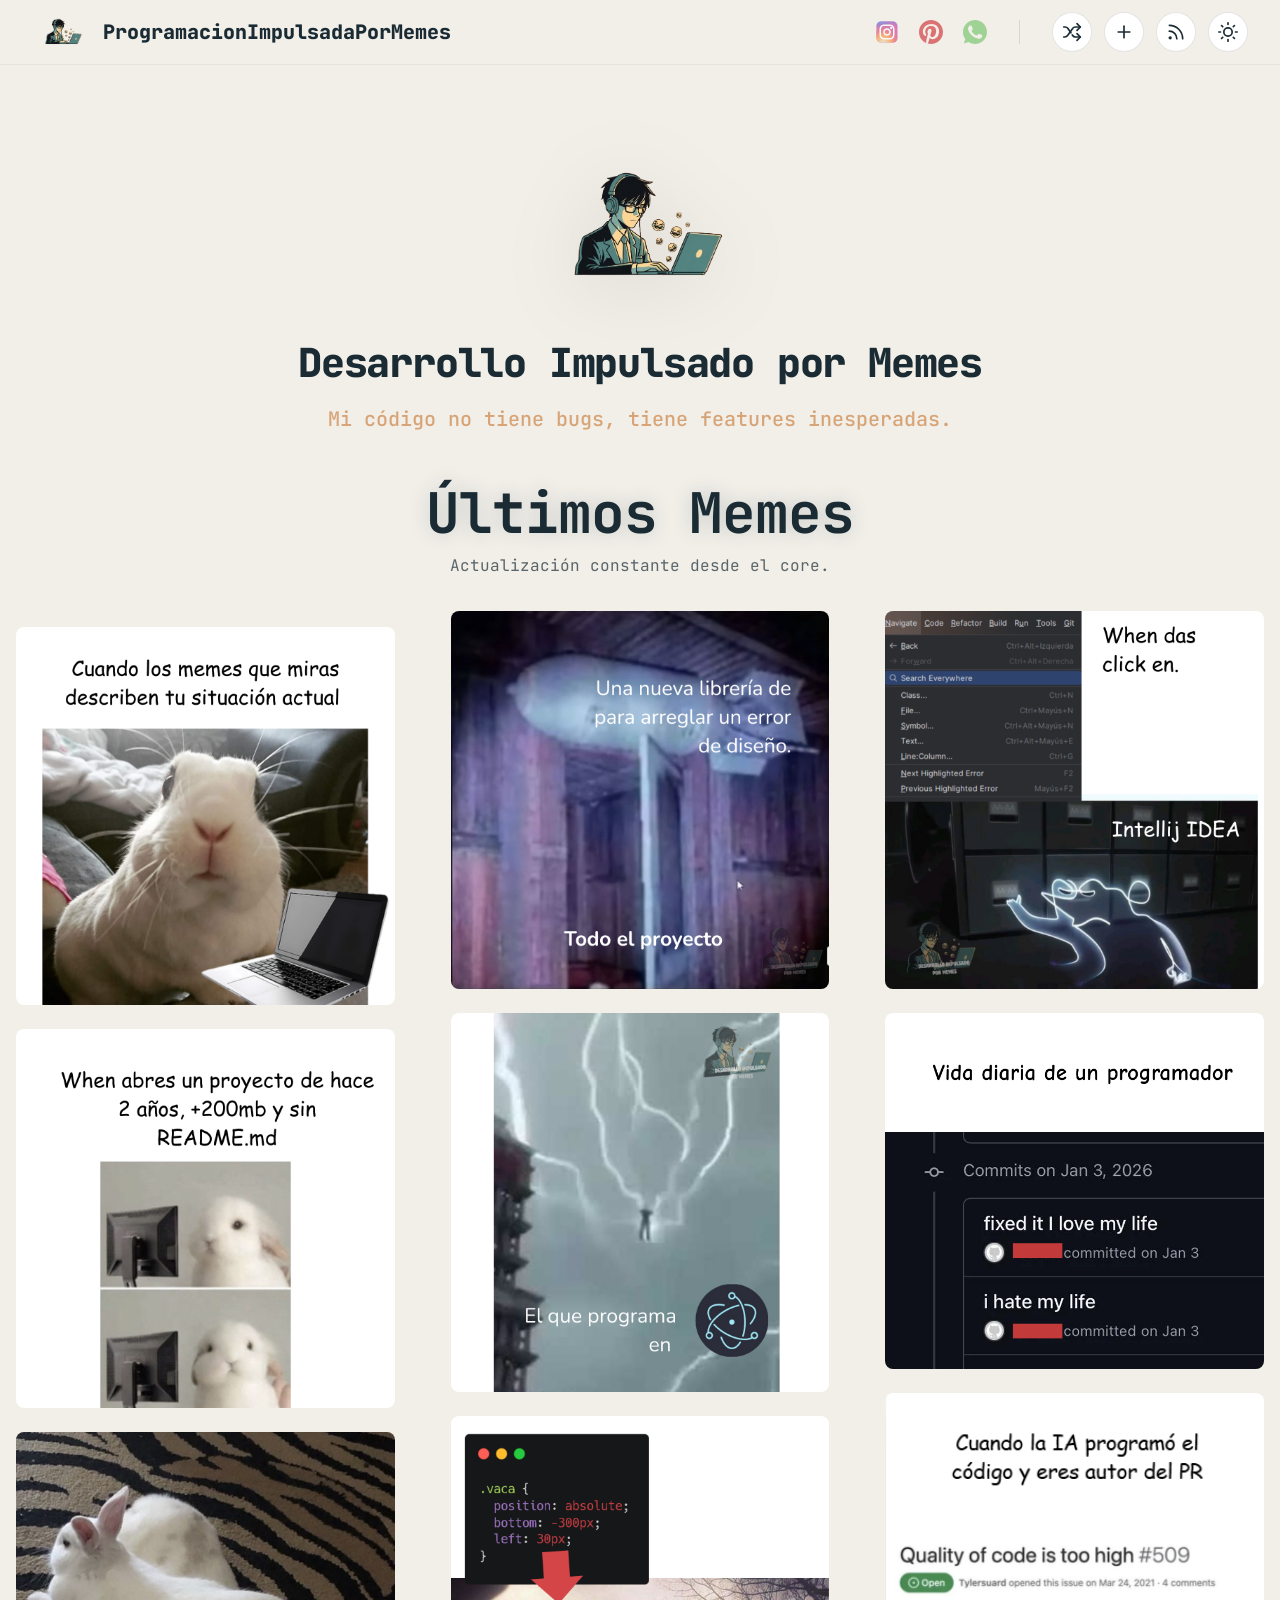
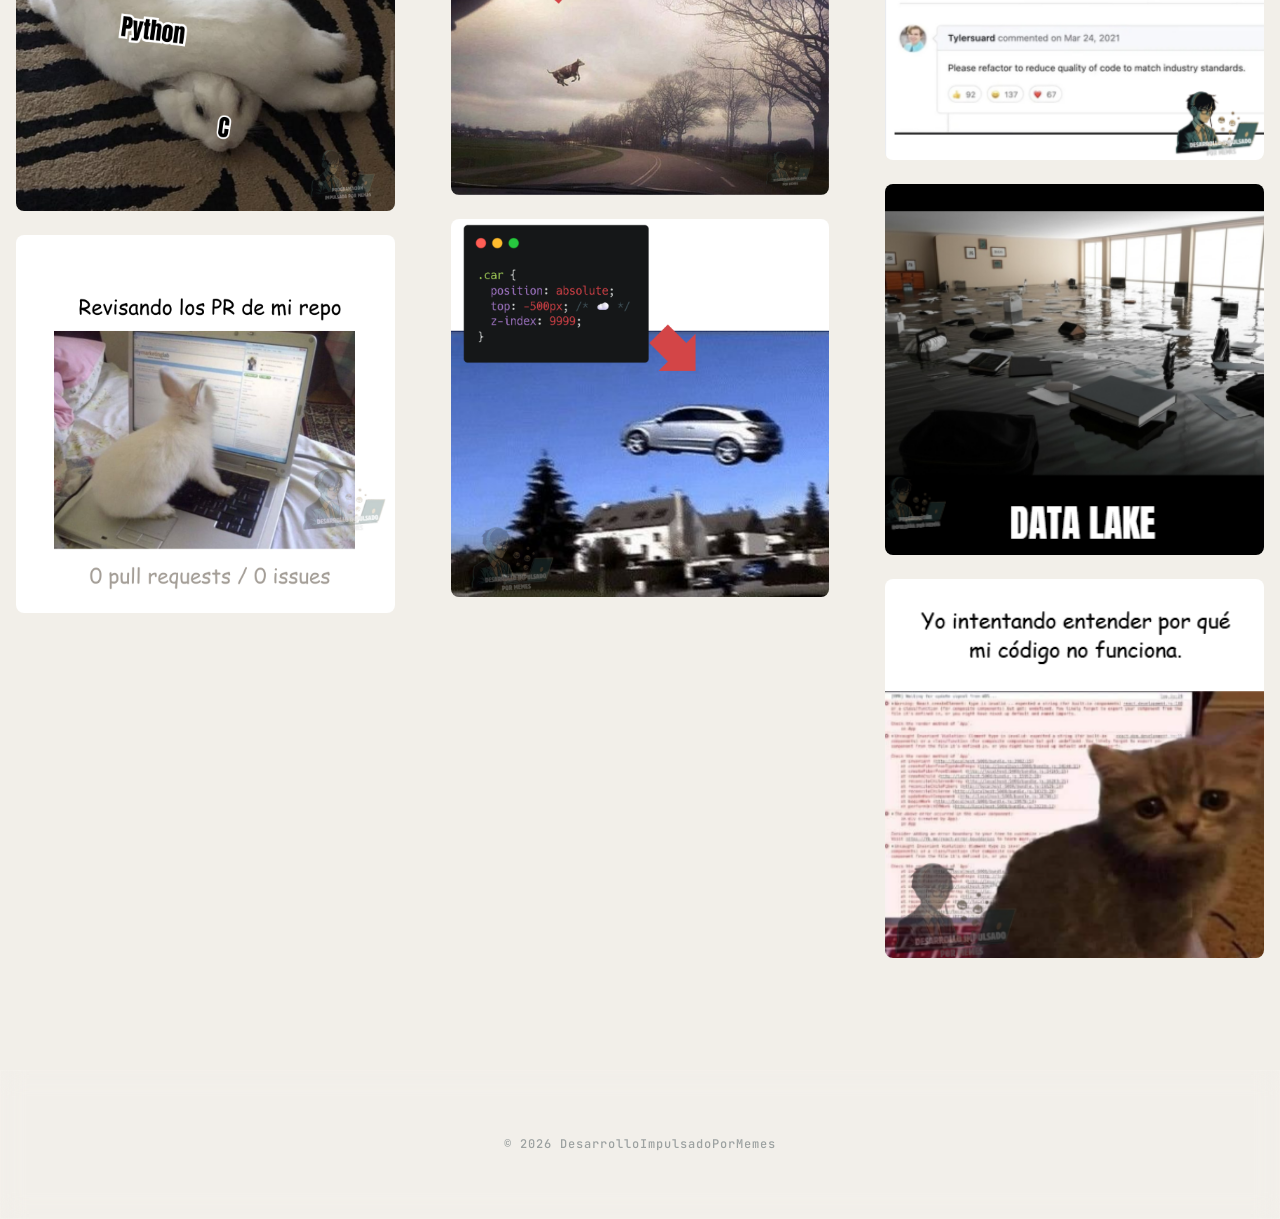
==== commit f42e01a0: "Update from https://github.com/DesarrolloImpulsadoPorMemes/content/commit/c3eb5b27622416380ed27f8cb5" ====
--- a/index.html
+++ b/index.html
@@ -16,5 +16,5 @@
   }
 </script><!-- Google Search Console --><meta name="google-site-verification" content="lR6voiw1-6rRxAasmcEY6qm8eWrXN5FkwHopT7PoQxY"><!-- Google Fonts --><link rel="preconnect" href="https://fonts.googleapis.com"><link rel="preconnect" href="https://fonts.gstatic.com" crossorigin><link href="https://fonts.googleapis.com/css2?family=Inter:wght@400;600;900&display=swap" rel="stylesheet"><link href="https://fonts.googleapis.com/css2?family=JetBrains+Mono:wght@400;500;700;800&display=swap" rel="stylesheet"><link rel="stylesheet" href="/_astro/index.BEgqVJDZ.css">
 <style>*{box-sizing:border-box;margin:0;padding:0}:root{--bg: #F2EFE9;--surface: #ffffff;--fg: #1A2B34;--primary: #1A2B34;--secondary: #243B4A;--accent: #d49c6b;--card-shadow: 0 4px 20px rgba(0, 0, 0, .05);--font-main: "JetBrains Mono", monospace;--transition: all .3s cubic-bezier(.4, 0, .2, 1)}[data-theme=dark]{--bg: #1A2B34;--surface: #243B4A;--fg: #F2EFE9;--primary: #c9d1c1;--secondary: #d49c6b;--card-shadow: 0 4px 30px rgba(0, 0, 0, .3)}body{background-color:var(--bg);color:var(--fg);font-family:var(--font-main);line-height:1.6;min-height:100vh;transition:background-color .3s ease,color .3s ease}h1,h2,h3{text-transform:none;letter-spacing:-.02em}a{color:inherit;text-decoration:none}.glass{background:#ffffff0d;backdrop-filter:blur(12px);-webkit-backdrop-filter:blur(12px);border:1px solid rgba(255,255,255,.1)}.container{max-width:1400px;margin:0 auto;padding:0 2rem}
-</style></head> <body> <nav class="navbar sticky" data-astro-cid-5blmo7yk> <div class="container nav-content" data-astro-cid-5blmo7yk> <div class="logo" data-astro-cid-5blmo7yk> <a href="/" class="logo-link" data-astro-cid-5blmo7yk> <img src="/images/logo.png" alt="Logo" class="nav-logo-img" data-astro-cid-5blmo7yk> <span class="logo-text" data-astro-cid-5blmo7yk>ProgramacionImpulsadaPorMemes</span> </a> </div> <div class="nav-actions" data-astro-cid-5blmo7yk> <!-- Social Links --> <div class="social-links" data-astro-cid-5blmo7yk> <a href="https://www.instagram.com/desarrolloimpulsadopormemes/" target="_blank" rel="noopener noreferrer" aria-label="Instagram" data-astro-cid-5blmo7yk> <svg viewBox="0 0 32 32" fill="none" xmlns="http://www.w3.org/2000/svg" width="24" height="24" data-astro-cid-5blmo7yk> <rect x="2" y="2" width="28" height="28" rx="6" fill="url(#paint0_radial_87_7153)" data-astro-cid-5blmo7yk></rect> <rect x="2" y="2" width="28" height="28" rx="6" fill="url(#paint1_radial_87_7153)" data-astro-cid-5blmo7yk></rect> <rect x="2" y="2" width="28" height="28" rx="6" fill="url(#paint2_radial_87_7153)" data-astro-cid-5blmo7yk></rect> <path d="M23 10.5C23 11.3284 22.3284 12 21.5 12C20.6716 12 20 11.3284 20 10.5C20 9.67157 20.6716 9 21.5 9C22.3284 9 23 9.67157 23 10.5Z" fill="white" data-astro-cid-5blmo7yk></path> <path fill-rule="evenodd" clip-rule="evenodd" d="M16 21C18.7614 21 21 18.7614 21 16C21 13.2386 18.7614 11 16 11C13.2386 11 11 13.2386 11 16C11 18.7614 13.2386 21 16 21ZM16 19C17.6569 19 19 17.6569 19 16C19 14.3431 17.6569 13 16 13C14.3431 13 13 14.3431 13 16C13 17.6569 14.3431 19 16 19Z" fill="white" data-astro-cid-5blmo7yk></path> <path fill-rule="evenodd" clip-rule="evenodd" d="M6 15.6C6 12.2397 6 10.5595 6.65396 9.27606C7.2292 8.14708 8.14708 7.2292 9.27606 6.65396C10.5595 6 12.2397 6 15.6 6H16.4C19.7603 6 21.4405 6 22.7239 6.65396C23.8529 7.2292 24.7708 8.14708 25.346 9.27606C26 10.5595 26 12.2397 26 15.6V16.4C26 19.7603 26 21.4405 25.346 22.7239C24.7708 23.8529 23.8529 24.7708 22.7239 25.346C21.4405 26 19.7603 26 16.4 26H15.6C12.2397 26 10.5595 26 9.27606 25.346C8.14708 24.7708 7.2292 23.8529 6.65396 22.7239C6 21.4405 6 19.7603 6 16.4V15.6ZM15.6 8H16.4C18.1132 8 19.2777 8.00156 20.1779 8.0751C21.0548 8.14674 21.5032 8.27659 21.816 8.43597C22.5686 8.81947 23.1805 9.43139 23.564 10.184C23.7234 10.4968 23.8533 10.9452 23.9249 11.8221C23.9984 12.7223 24 13.8868 24 15.6V16.4C24 18.1132 23.9984 19.2777 23.9249 20.1779C23.8533 21.0548 23.7234 21.5032 23.564 21.816C23.1805 22.5686 22.5686 23.1805 21.816 23.564C21.5032 23.7234 21.0548 23.8533 20.1779 23.9249C19.2777 23.9984 18.1132 24 16.4 24H15.6C13.8868 24 12.7223 23.9984 11.8221 23.9249C10.9452 23.8533 10.4968 23.7234 10.184 23.564C9.43139 23.1805 8.81947 22.5686 8.43597 21.816C8.27659 21.5032 8.14674 21.0548 8.0751 20.1779C8.00156 19.2777 8 18.1132 8 16.4V15.6C8 13.8868 8.00156 12.7223 8.0751 11.8221C8.14674 10.9452 8.27659 10.4968 8.43597 10.184C8.81947 9.43139 9.43139 8.81947 10.184 8.43597C10.4968 8.27659 10.9452 8.14674 11.8221 8.0751C12.7223 8.00156 13.8868 8 15.6 8Z" fill="white" data-astro-cid-5blmo7yk></path> <defs data-astro-cid-5blmo7yk> <radialGradient id="paint0_radial_87_7153" cx="0" cy="0" r="1" gradientUnits="userSpaceOnUse" gradientTransform="translate(12 23) rotate(-55.3758) scale(25.5196)" data-astro-cid-5blmo7yk> <stop stop-color="#B13589" data-astro-cid-5blmo7yk></stop> <stop offset="0.79309" stop-color="#C62F94" data-astro-cid-5blmo7yk></stop> <stop offset="1" stop-color="#8A3AC8" data-astro-cid-5blmo7yk></stop> </radialGradient> <radialGradient id="paint1_radial_87_7153" cx="0" cy="0" r="1" gradientUnits="userSpaceOnUse" gradientTransform="translate(11 31) rotate(-65.1363) scale(22.5942)" data-astro-cid-5blmo7yk> <stop stop-color="#E0E8B7" data-astro-cid-5blmo7yk></stop> <stop offset="0.444662" stop-color="#FB8A2E" data-astro-cid-5blmo7yk></stop> <stop offset="0.71474" stop-color="#E2425C" data-astro-cid-5blmo7yk></stop> <stop offset="1" stop-color="#E2425C" stop-opacity="0" data-astro-cid-5blmo7yk></stop> </radialGradient> <radialGradient id="paint2_radial_87_7153" cx="0" cy="0" r="1" gradientUnits="userSpaceOnUse" gradientTransform="translate(0.500002 3) rotate(-8.1301) scale(38.8909 8.31836)" data-astro-cid-5blmo7yk> <stop offset="0.156701" stop-color="#406ADC" data-astro-cid-5blmo7yk></stop> <stop offset="0.467799" stop-color="#6A45BE" data-astro-cid-5blmo7yk></stop> <stop offset="1" stop-color="#6A45BE" stop-opacity="0" data-astro-cid-5blmo7yk></stop> </radialGradient> </defs> </svg> </a> <a href="https://es.pinterest.com/desarrolloimpulsadopormemes/" target="_blank" rel="noopener noreferrer" aria-label="Pinterest" data-astro-cid-5blmo7yk> <svg viewBox="0 0 48 48" version="1.1" xmlns="http://www.w3.org/2000/svg" width="24" height="24" data-astro-cid-5blmo7yk> <g id="Icons" stroke="none" stroke-width="1" fill="none" fill-rule="evenodd" data-astro-cid-5blmo7yk> <g id="Color-" transform="translate(-300.000000, -260.000000)" fill="#CC2127" data-astro-cid-5blmo7yk> <path d="M324.001411,260 C310.747575,260 300,270.744752 300,284.001411 C300,293.826072 305.910037,302.270594 314.368672,305.982007 C314.300935,304.308344 314.357382,302.293173 314.78356,300.469924 C315.246428,298.522491 317.871229,287.393897 317.871229,287.393897 C317.871229,287.393897 317.106368,285.861351 317.106368,283.59499 C317.106368,280.038808 319.169518,277.38296 321.73505,277.38296 C323.91674,277.38296 324.972306,279.022755 324.972306,280.987123 C324.972306,283.180102 323.572411,286.462515 322.852708,289.502205 C322.251543,292.050803 324.128418,294.125243 326.640325,294.125243 C331.187158,294.125243 334.249427,288.285765 334.249427,281.36532 C334.249427,276.10725 330.707356,272.170048 324.263891,272.170048 C316.985006,272.170048 312.449462,277.59746 312.449462,283.659905 C312.449462,285.754101 313.064738,287.227377 314.029988,288.367613 C314.475922,288.895396 314.535191,289.104251 314.374316,289.708238 C314.261422,290.145705 313.996119,291.21256 313.886047,291.633092 C313.725172,292.239901 313.23408,292.460046 312.686541,292.234256 C309.330746,290.865408 307.769977,287.193509 307.769977,283.064385 C307.769977,276.248368 313.519139,268.069148 324.921503,268.069148 C334.085729,268.069148 340.117128,274.704533 340.117128,281.819721 C340.117128,291.235138 334.884459,298.268478 327.165285,298.268478 C324.577174,298.268478 322.138649,296.868584 321.303228,295.279591 C321.303228,295.279591 319.908979,300.808608 319.615452,301.875463 C319.107426,303.724114 318.111131,305.575587 317.199506,307.014994 C319.358617,307.652849 321.63909,308 324.001411,308 C337.255248,308 348,297.255248 348,284.001411 C348,270.744752 337.255248,260 324.001411,260" id="Pinterest" data-astro-cid-5blmo7yk></path> </g> </g> </svg> </a> <a href="https://whatsapp.com/channel/0029VbC79hB6LwHnjMh9l344" target="_blank" rel="noopener noreferrer" aria-label="WhatsApp Channel" data-astro-cid-5blmo7yk> <svg viewBox="0 0 48 48" version="1.1" xmlns="http://www.w3.org/2000/svg" width="24" height="24" data-astro-cid-5blmo7yk> <g id="Icons" stroke="none" stroke-width="1" fill="none" fill-rule="evenodd" data-astro-cid-5blmo7yk> <g id="Color-" transform="translate(-700.000000, -360.000000)" fill="#67C15E" data-astro-cid-5blmo7yk> <path d="M723.993033,360 C710.762252,360 700,370.765287 700,383.999801 C700,389.248451 701.692661,394.116025 704.570026,398.066947 L701.579605,406.983798 L710.804449,404.035539 C714.598605,406.546975 719.126434,408 724.006967,408 C737.237748,408 748,397.234315 748,384.000199 C748,370.765685 737.237748,360.000398 724.006967,360.000398 L723.993033,360.000398 L723.993033,360 Z M717.29285,372.190836 C716.827488,371.07628 716.474784,371.034071 715.769774,371.005401 C715.529728,370.991464 715.262214,370.977527 714.96564,370.977527 C714.04845,370.977527 713.089462,371.245514 712.511043,371.838033 C711.806033,372.557577 710.056843,374.23638 710.056843,377.679202 C710.056843,381.122023 712.567571,384.451756 712.905944,384.917648 C713.258648,385.382743 717.800808,392.55031 724.853297,395.471492 C730.368379,397.757149 732.00491,397.545307 733.260074,397.27732 C735.093658,396.882308 737.393002,395.527239 737.971421,393.891043 C738.54984,392.25405 738.54984,390.857171 738.380255,390.560912 C738.211068,390.264652 737.745308,390.095816 737.040298,389.742615 C736.335288,389.389811 732.90737,387.696673 732.25849,387.470894 C731.623543,387.231179 731.017259,387.315995 730.537963,387.99333 C729.860819,388.938653 729.198006,389.89831 728.661785,390.476494 C728.238619,390.928051 727.547144,390.984595 726.969123,390.744481 C726.193254,390.420348 724.021298,389.657798 721.340985,387.273388 C719.267356,385.42535 717.856938,383.125756 717.448104,382.434484 C717.038871,381.729275 717.405907,381.319529 717.729948,380.938852 C718.082653,380.501232 718.421026,380.191036 718.77373,379.781688 C719.126434,379.372738 719.323884,379.160897 719.549599,378.681068 C719.789645,378.215575 719.62006,377.735746 719.450874,377.382942 C719.281687,377.030139 717.871269,373.587317 717.29285,372.190836 Z" id="Whatsapp" data-astro-cid-5blmo7yk></path> </g> </g> </svg> </a> </div> <div class="utility-icons" data-astro-cid-5blmo7yk> <button id="random-meme" class="icon-btn" aria-label="Meme aleatorio" title="Meme aleatorio" data-astro-cid-5blmo7yk> <svg xmlns="http://www.w3.org/2000/svg" width="20" height="20" viewBox="0 0 24 24" fill="none" stroke="currentColor" stroke-width="2" stroke-linecap="round" stroke-linejoin="round" data-astro-cid-5blmo7yk><path d="M2 18h1.4c1.3 0 2.5-.6 3.3-1.7l6.1-8.6c.7-1.1 2-1.7 3.3-1.7H22" data-astro-cid-5blmo7yk></path><path d="m18 2 4 4-4 4" data-astro-cid-5blmo7yk></path><path d="M2 6h1.9c1.2 0 2.3.6 3 1.5l3.8 5.4" data-astro-cid-5blmo7yk></path><path d="M22 18h-5.9c-1.3 0-2.6-.7-3.3-1.8l-.5-.8" data-astro-cid-5blmo7yk></path><path d="m18 14 4 4-4 4" data-astro-cid-5blmo7yk></path></svg> </button> <button id="submit-meme" class="icon-btn" aria-label="Sube tu meme" title="Sube tu meme" data-astro-cid-5blmo7yk> <svg xmlns="http://www.w3.org/2000/svg" width="20" height="20" viewBox="0 0 24 24" fill="none" stroke="currentColor" stroke-width="2" stroke-linecap="round" stroke-linejoin="round" data-astro-cid-5blmo7yk><line x1="12" y1="5" x2="12" y2="19" data-astro-cid-5blmo7yk></line><line x1="5" y1="12" x2="19" y2="12" data-astro-cid-5blmo7yk></line></svg> </button> <a href="/rss.xml" class="icon-btn" aria-label="RSS Feed" data-astro-cid-5blmo7yk> <svg xmlns="http://www.w3.org/2000/svg" width="20" height="20" viewBox="0 0 24 24" fill="none" stroke="currentColor" stroke-width="2" stroke-linecap="round" stroke-linejoin="round" data-astro-cid-5blmo7yk><path d="M4 11a9 9 0 0 1 9 9" data-astro-cid-5blmo7yk></path><path d="M4 4a16 16 0 0 1 16 16" data-astro-cid-5blmo7yk></path><circle cx="5" cy="19" r="1" data-astro-cid-5blmo7yk></circle></svg> </a> <button id="theme-toggle" class="icon-btn" aria-label="Cambiar tema" data-astro-cid-5blmo7yk> <svg class="theme-icon light" xmlns="http://www.w3.org/2000/svg" width="20" height="20" viewBox="0 0 24 24" fill="none" stroke="currentColor" stroke-width="2" stroke-linecap="round" stroke-linejoin="round" data-astro-cid-5blmo7yk><circle cx="12" cy="12" r="5" data-astro-cid-5blmo7yk></circle><line x1="12" y1="1" x2="12" y2="3" data-astro-cid-5blmo7yk></line><line x1="12" y1="21" x2="12" y2="23" data-astro-cid-5blmo7yk></line><line x1="4.22" y1="4.22" x2="5.64" y2="5.64" data-astro-cid-5blmo7yk></line><line x1="18.36" y1="18.36" x2="19.78" y2="19.78" data-astro-cid-5blmo7yk></line><line x1="1" y1="12" x2="3" y2="12" data-astro-cid-5blmo7yk></line><line x1="21" y1="12" x2="23" y2="12" data-astro-cid-5blmo7yk></line><line x1="4.22" y1="19.78" x2="5.64" y2="18.36" data-astro-cid-5blmo7yk></line><line x1="18.36" y1="5.64" x2="19.78" y2="4.22" data-astro-cid-5blmo7yk></line></svg> <svg class="theme-icon dark" xmlns="http://www.w3.org/2000/svg" width="20" height="20" viewBox="0 0 24 24" fill="none" stroke="currentColor" stroke-width="2" stroke-linecap="round" stroke-linejoin="round" data-astro-cid-5blmo7yk><path d="M21 12.79A9 9 0 1 1 11.21 3 7 7 0 0 0 21 12.79z" data-astro-cid-5blmo7yk></path></svg> </button> </div> </div> </div> </nav> <!-- Modal de Contribución Minimalista --> <div id="contribute-modal" class="contrib-overlay" data-astro-cid-5blmo7yk> <div class="contrib-content glass" data-astro-cid-5blmo7yk> <button class="close-contrib" data-astro-cid-5blmo7yk>&times;</button> <h3 data-astro-cid-5blmo7yk>¡Suma tu humor dev! 🚀</h3> <p data-astro-cid-5blmo7yk>Aporta tus memes al repositorio oficial de Programación Impulsada por Memes.</p> <div class="contrib-steps" data-astro-cid-5blmo7yk> <div class="step" data-astro-cid-5blmo7yk> <span class="step-num" data-astro-cid-5blmo7yk>1</span> <p data-astro-cid-5blmo7yk>Sube tu imagen a <code data-astro-cid-5blmo7yk>/public/images/content/</code></p> </div> <div class="step" data-astro-cid-5blmo7yk> <span class="step-num" data-astro-cid-5blmo7yk>2</span> <p data-astro-cid-5blmo7yk>Crea el post MDX en <code data-astro-cid-5blmo7yk>/src/content/posts/</code></p> </div> </div> <a href="https://github.com/tu-usuario/repo/blob/main/CONTRIBUTING.md" target="_blank" class="btn-primary" data-astro-cid-5blmo7yk>Ver guía completa</a> </div> </div>  <script type="module">const a=()=>{const o=document.getElementById("theme-toggle"),c=document.getElementById("random-meme"),m=document.getElementById("submit-meme"),e=document.getElementById("contribute-modal"),d=e?.querySelector(".close-contrib");o&&(o.onclick=()=>{const n=document.documentElement.getAttribute("data-theme")==="dark"?"light":"dark";document.documentElement.setAttribute("data-theme",n),localStorage.setItem("theme",n)}),c&&(c.onclick=()=>{const t=document.querySelectorAll(".grid-item");if(t.length>0){const n=Math.floor(Math.random()*t.length);t[n].click()}}),m&&e&&(m.onclick=()=>e.classList.add("active")),d&&e&&(d.onclick=()=>e.classList.remove("active")),e?.addEventListener("click",t=>{t.target===e&&e.classList.remove("active")})};a();document.addEventListener("astro:page-load",a);</script> <section class="hero container" data-astro-cid-bbe6dxrz> <div class="hero-content" data-astro-cid-bbe6dxrz> <div class="logo-wrapper" data-astro-cid-bbe6dxrz> <img src="/images/logo.png" alt="DesarrolloImpulsadoPorMemes Logo" class="main-logo" data-astro-cid-bbe6dxrz> </div> <div class="text-wrapper" data-astro-cid-bbe6dxrz> <h1 class="hero-title" data-astro-cid-bbe6dxrz>Desarrollo Impulsado por Memes</h1> <p class="phrase" data-astro-cid-bbe6dxrz>Copiando de StackOverflow desde 2010.</p> </div> </div> </section>  <main> <section class="section-header container"> <h2 class="neon-text">Últimos Memes</h2> <p>Actualización constante desde el core.</p> </section> <section id="grid" class="container" data-astro-cid-cfnm3mat> <div id="masonry-root" data-astro-cid-cfnm3mat> <div class="grid-item" data-post="{&#34;image&#34;:&#34;/images/content/when-memes.png&#34;,&#34;imageAlt&#34;:&#34;Un conejo con expresion muy seria y profunda mirando a la camara con un laptop al lado, dándose cuenta de la cruda realidad.&#34;,&#34;title&#34;:&#34;El Meme es la Realidad: Programación y Destino&#34;,&#34;copy&#34;:&#34;Ese momento en el que dejas de reir de los memes de programadores porque te das cuenta de que son un documental de tu vida. #DevLife #Programacion #MemeDev #Realidad&#34;,&#34;date&#34;:&#34;2026-05-29T00:00:00.000Z&#34;,&#34;published&#34;:true,&#34;category&#34;:&#34;General&#34;}" data-slug="meme-es-la-realidad" data-index="0" data-astro-cid-cfnm3mat> <div class="meme-wrapper" data-astro-cid-cfnm3mat> <img src="/images/content/when-memes.png" alt="Un conejo con expresion muy seria y profunda mirando a la camara con un laptop al lado, dándose cuenta de la cruda realidad." loading="lazy" data-astro-cid-cfnm3mat> <div class="hover-overlay" data-astro-cid-cfnm3mat> <span data-astro-cid-cfnm3mat>Ver detalle</span> </div> </div> </div><div class="grid-item" data-post="{&#34;image&#34;:&#34;/images/content/sin-documentacion.png&#34;,&#34;imageAlt&#34;:&#34;Un conejo blanco mirando con mucha confusion un monitor despues de abrir un proyecto antiguo sin documentacion.&#34;,&#34;title&#34;:&#34;Arqueología de Código: El Misterio del Proyecto sin README&#34;,&#34;copy&#34;:&#34;Abrir un proyecto tuyo de hace dos años es como leer un diario escrito en un idioma que ya no hablas. #Documentation #README #CleanCode #DeveloperProblems&#34;,&#34;date&#34;:&#34;2026-05-26T00:00:00.000Z&#34;,&#34;published&#34;:true,&#34;category&#34;:&#34;Documentación&#34;}" data-slug="arqueologia-codigo-sin-readme" data-index="1" data-astro-cid-cfnm3mat> <div class="meme-wrapper" data-astro-cid-cfnm3mat> <img src="/images/content/sin-documentacion.png" alt="Un conejo blanco mirando con mucha confusion un monitor despues de abrir un proyecto antiguo sin documentacion." loading="lazy" data-astro-cid-cfnm3mat> <div class="hover-overlay" data-astro-cid-cfnm3mat> <span data-astro-cid-cfnm3mat>Ver detalle</span> </div> </div> </div><div class="grid-item" data-post="{&#34;image&#34;:&#34;/images/content/python-c.png&#34;,&#34;imageAlt&#34;:&#34;Dos conejos en una alfombra de piel de tigre, uno encima del otro. El de arriba tiene la etiqueta Python y el de abajo la etiqueta C.&#34;,&#34;title&#34;:&#34;Python sobre C: El Secreto de la Velocidad&#34;,&#34;copy&#34;:&#34;Python es hermoso y facil, pero recuerda quien esta cargando con todo el trabajo sucio en el backend de la memoria. #Python #CLanguage #Backend #ProgrammingMemes&#34;,&#34;date&#34;:&#34;2026-05-23T00:00:00.000Z&#34;,&#34;published&#34;:true,&#34;category&#34;:&#34;Backend&#34;}" data-slug="python-sobre-c-secreto" data-index="2" data-astro-cid-cfnm3mat> <div class="meme-wrapper" data-astro-cid-cfnm3mat> <img src="/images/content/python-c.png" alt="Dos conejos en una alfombra de piel de tigre, uno encima del otro. El de arriba tiene la etiqueta Python y el de abajo la etiqueta C." loading="lazy" data-astro-cid-cfnm3mat> <div class="hover-overlay" data-astro-cid-cfnm3mat> <span data-astro-cid-cfnm3mat>Ver detalle</span> </div> </div> </div><div class="grid-item" data-post="{&#34;image&#34;:&#34;/images/content/no-prs.png&#34;,&#34;imageAlt&#34;:&#34;Un pequeño conejo blanco frente a un laptop con una pantalla que dice 0 pull requests y 0 issues.&#34;,&#34;title&#34;:&#34;El Repositorio Solitario: Paz o Tristeza&#34;,&#34;copy&#34;:&#34;Esa sensacion agridulce de que nadie reporta errores porque nadie usa tu codigo. ¿Es paz mental o el abismo de la irrelevancia? #GitHub #OpenSource #DevLife #SoloDev&#34;,&#34;date&#34;:&#34;2026-05-20T00:00:00.000Z&#34;,&#34;published&#34;:true,&#34;category&#34;:&#34;GitHub&#34;}" data-slug="repositorio-solitario" data-index="3" data-astro-cid-cfnm3mat> <div class="meme-wrapper" data-astro-cid-cfnm3mat> <img src="/images/content/no-prs.png" alt="Un pequeño conejo blanco frente a un laptop con una pantalla que dice 0 pull requests y 0 issues." loading="lazy" data-astro-cid-cfnm3mat> <div class="hover-overlay" data-astro-cid-cfnm3mat> <span data-astro-cid-cfnm3mat>Ver detalle</span> </div> </div> </div><div class="grid-item" data-post="{&#34;image&#34;:&#34;/images/content/kabum-kabum.png&#34;,&#34;imageAlt&#34;:&#34;Una bomba enorme colgada sobre una puerta de madera muy pequeña, con texto que indica que la bomba es una nueva libreria y la puerta es todo el proyecto.&#34;,&#34;title&#34;:&#34;El Caballo de Troya de las Librerías&#34;,&#34;copy&#34;:&#34;Cuando instalas una libreria de 50MB solo para centrar un div o validar un email. Cuidado con lo que metes en tu package.json. #Dependencies #CleanCode #WebPerformance #NPM&#34;,&#34;date&#34;:&#34;2026-05-17T00:00:00.000Z&#34;,&#34;published&#34;:true,&#34;category&#34;:&#34;Arquitectura&#34;}" data-slug="caballo-troya-librerias" data-index="4" data-astro-cid-cfnm3mat> <div class="meme-wrapper" data-astro-cid-cfnm3mat> <img src="/images/content/kabum-kabum.png" alt="Una bomba enorme colgada sobre una puerta de madera muy pequeña, con texto que indica que la bomba es una nueva libreria y la puerta es todo el proyecto." loading="lazy" data-astro-cid-cfnm3mat> <div class="hover-overlay" data-astro-cid-cfnm3mat> <span data-astro-cid-cfnm3mat>Ver detalle</span> </div> </div> </div><div class="grid-item" data-post="{&#34;image&#34;:&#34;/images/content/electron-be-like.png&#34;,&#34;imageAlt&#34;:&#34;Un hombre de pie bajo un cielo tormentoso recibiendo multiples descargas electricas, con el logo de Electron JS al lado.&#34;,&#34;title&#34;:&#34;Programar en Electron: Un Poder Electrizante (y Pesado)&#34;,&#34;copy&#34;:&#34;El poder de crear apps de escritorio con JS es asombroso, hasta que abres el administrador de tareas y ves el consumo de RAM. #ElectronJS #Javascript #WebDev #DesktopApps&#34;,&#34;date&#34;:&#34;2026-05-14T00:00:00.000Z&#34;,&#34;published&#34;:true,&#34;category&#34;:&#34;Desarrollo Desktop&#34;}" data-slug="poder-electron-electrizante" data-index="5" data-astro-cid-cfnm3mat> <div class="meme-wrapper" data-astro-cid-cfnm3mat> <img src="/images/content/electron-be-like.png" alt="Un hombre de pie bajo un cielo tormentoso recibiendo multiples descargas electricas, con el logo de Electron JS al lado." loading="lazy" data-astro-cid-cfnm3mat> <div class="hover-overlay" data-astro-cid-cfnm3mat> <span data-astro-cid-cfnm3mat>Ver detalle</span> </div> </div> </div><div class="grid-item" data-post="{&#34;image&#34;:&#34;/images/content/css-codes-2.png&#34;,&#34;imageAlt&#34;:&#34;Código CSS con la clase .vaca posicionada de forma absoluta con un bottom negativo, acompañado de una foto de una vaca volando en medio de un campo.&#34;,&#34;title&#34;:&#34;CSS: Cuando las Vacas Vuelan (Literalmente)&#34;,&#34;copy&#34;:&#34;Si te dijeron que tu proyecto funcionaria cuando las vacas volaran, solo necesitabas un poco de CSS absoluto. #CSS #WebDev #Programacion #FrontendTips&#34;,&#34;date&#34;:&#34;2026-05-11T00:00:00.000Z&#34;,&#34;published&#34;:true,&#34;category&#34;:&#34;Frontend&#34;}" data-slug="vacas-vuelan-css" data-index="6" data-astro-cid-cfnm3mat> <div class="meme-wrapper" data-astro-cid-cfnm3mat> <img src="/images/content/css-codes-2.png" alt="Código CSS con la clase .vaca posicionada de forma absoluta con un bottom negativo, acompañado de una foto de una vaca volando en medio de un campo." loading="lazy" data-astro-cid-cfnm3mat> <div class="hover-overlay" data-astro-cid-cfnm3mat> <span data-astro-cid-cfnm3mat>Ver detalle</span> </div> </div> </div><div class="grid-item" data-post="{&#34;image&#34;:&#34;/images/content/css-codes-1.png&#34;,&#34;imageAlt&#34;:&#34;Un fragmento de código CSS que muestra la clase .car con posición absoluta y un top de menos quinientos píxeles, junto a una imagen de un auto plateado flotando sobre un vecindario.&#34;,&#34;title&#34;:&#34;CSS: El Arte de Posicionar Autos en el Cielo&#34;,&#34;copy&#34;:&#34;Cuando el diseño dice que el auto debe estar en el header, pero tu CSS decide que debe colonizar la estratosfera. #CSS #Frontend #WebDesign #PositionAbsolute&#34;,&#34;date&#34;:&#34;2026-05-08T00:00:00.000Z&#34;,&#34;published&#34;:true,&#34;category&#34;:&#34;Frontend&#34;}" data-slug="posicionando-autos-cielo" data-index="7" data-astro-cid-cfnm3mat> <div class="meme-wrapper" data-astro-cid-cfnm3mat> <img src="/images/content/css-codes-1.png" alt="Un fragmento de código CSS que muestra la clase .car con posición absoluta y un top de menos quinientos píxeles, junto a una imagen de un auto plateado flotando sobre un vecindario." loading="lazy" data-astro-cid-cfnm3mat> <div class="hover-overlay" data-astro-cid-cfnm3mat> <span data-astro-cid-cfnm3mat>Ver detalle</span> </div> </div> </div><div class="grid-item" data-post="{&#34;image&#34;:&#34;/images/content/SEARCH.png&#34;,&#34;imageAlt&#34;:&#34;Captura del menú 'Search Everywhere' de IntelliJ IDEA superpuesta con la escena del teseracto en Interstellar, donde Cooper busca desesperadamente entre los hilos del tiempo.&#34;,&#34;title&#34;:&#34;El Oráculo de IntelliJ: Buscar en Todas Partes&#34;,&#34;copy&#34;:&#34;Cuando presionas Shift dos veces y entras en la quinta dimensión de tu proyecto. ¿Buscas un archivo o el sentido de tu existencia? #IntelliJ #MemeDev #Productividad&#34;,&#34;date&#34;:&#34;2026-05-05T00:00:00.000Z&#34;,&#34;published&#34;:true,&#34;category&#34;:&#34;Herramientas&#34;}" data-slug="oraculo-intellij" data-index="8" data-astro-cid-cfnm3mat> <div class="meme-wrapper" data-astro-cid-cfnm3mat> <img src="/images/content/SEARCH.png" alt="Captura del menú 'Search Everywhere' de IntelliJ IDEA superpuesta con la escena del teseracto en Interstellar, donde Cooper busca desesperadamente entre los hilos del tiempo." loading="lazy" data-astro-cid-cfnm3mat> <div class="hover-overlay" data-astro-cid-cfnm3mat> <span data-astro-cid-cfnm3mat>Ver detalle</span> </div> </div> </div><div class="grid-item" data-post="{&#34;image&#34;:&#34;/images/content/vida.png&#34;,&#34;imageAlt&#34;:&#34;Un historial de commits en GitHub que muestra dos mensajes contradictorios en el mismo día: 'i hate my life' seguido de 'fixed it I love my life', representando el ciclo emocional del programador.&#34;,&#34;title&#34;:&#34;vida&#34;,&#34;copy&#34;:&#34;El ciclo emocional de un dev resumido en dos commits. De odiarlo todo a amar la vida en menos de una hora. #Programacion #Debugging #GitHub #DevLife&#34;,&#34;date&#34;:&#34;2026-04-11T00:00:00.000Z&#34;,&#34;published&#34;:true,&#34;category&#34;:&#34;dev&#34;}" data-slug="vida" data-index="9" data-astro-cid-cfnm3mat> <div class="meme-wrapper" data-astro-cid-cfnm3mat> <img src="/images/content/vida.png" alt="Un historial de commits en GitHub que muestra dos mensajes contradictorios en el mismo día: 'i hate my life' seguido de 'fixed it I love my life', representando el ciclo emocional del programador." loading="lazy" data-astro-cid-cfnm3mat> <div class="hover-overlay" data-astro-cid-cfnm3mat> <span data-astro-cid-cfnm3mat>Ver detalle</span> </div> </div> </div><div class="grid-item" data-post="{&#34;image&#34;:&#34;/images/content/prs.png&#34;,&#34;imageAlt&#34;:&#34;Un hilo de GitHub donde un usuario solicita refactorizar un código de alta calidad para que parezca más mediocre y se ajuste a los estándares de la industria.&#34;,&#34;title&#34;:&#34;El Dilema del Código Demasiado Bueno&#34;,&#34;copy&#34;:&#34;Cuando la IA programa tan bien que el senior te pide que agregues un par de 'if-else' anidados para que parezca código humano. #GitHub #PullRequest #AI #Coding&#34;,&#34;date&#34;:&#34;2026-03-20T00:00:00.000Z&#34;,&#34;published&#34;:true,&#34;category&#34;:&#34;IA &#38; Workflow&#34;}" data-slug="calidad-codigo-ia" data-index="10" data-astro-cid-cfnm3mat> <div class="meme-wrapper" data-astro-cid-cfnm3mat> <img src="/images/content/prs.png" alt="Un hilo de GitHub donde un usuario solicita refactorizar un código de alta calidad para que parezca más mediocre y se ajuste a los estándares de la industria." loading="lazy" data-astro-cid-cfnm3mat> <div class="hover-overlay" data-astro-cid-cfnm3mat> <span data-astro-cid-cfnm3mat>Ver detalle</span> </div> </div> </div><div class="grid-item" data-post="{&#34;image&#34;:&#34;/images/content/data_lake.png&#34;,&#34;imageAlt&#34;:&#34;Una representación literal de un 'Data Lake' donde una oficina entera está inundada de agua oscura y llena de documentos flotando sin orden.&#34;,&#34;title&#34;:&#34;Expectativa vs Realidad del Data Lake&#34;,&#34;copy&#34;:&#34;El Data Lake según los directivos de marketing vs. cómo se ve realmente en producción. Un pantano de datos sin procesar. #BigData #DataLake #DataEngineer&#34;,&#34;date&#34;:&#34;2026-03-10T00:00:00.000Z&#34;,&#34;published&#34;:true,&#34;category&#34;:&#34;Data Engineering&#34;}" data-slug="data-lake-realidad" data-index="11" data-astro-cid-cfnm3mat> <div class="meme-wrapper" data-astro-cid-cfnm3mat> <img src="/images/content/data_lake.png" alt="Una representación literal de un 'Data Lake' donde una oficina entera está inundada de agua oscura y llena de documentos flotando sin orden." loading="lazy" data-astro-cid-cfnm3mat> <div class="hover-overlay" data-astro-cid-cfnm3mat> <span data-astro-cid-cfnm3mat>Ver detalle</span> </div> </div> </div><div class="grid-item" data-post="{&#34;image&#34;:&#34;/images/content/actual.png&#34;,&#34;imageAlt&#34;:&#34;Un gato doméstico con expresión de tristeza frente a un monitor que muestra múltiples errores de 'Invariant Violation' y fallos de React.&#34;,&#34;title&#34;:&#34;El Gato de Schrödinger del Debugging&#34;,&#34;copy&#34;:&#34;Todos hemos sido ese gato. Ese momento exacto donde el mensaje de error es más largo que tu lógica de negocio. #DesarrolloImpulsadoPorMemes #Javascript #React&#34;,&#34;date&#34;:&#34;2026-03-09T00:00:00.000Z&#34;,&#34;published&#34;:true,&#34;category&#34;:&#34;Frontend&#34;}" data-slug="gato-debugging" data-index="12" data-astro-cid-cfnm3mat> <div class="meme-wrapper" data-astro-cid-cfnm3mat> <img src="/images/content/actual.png" alt="Un gato doméstico con expresión de tristeza frente a un monitor que muestra múltiples errores de 'Invariant Violation' y fallos de React." loading="lazy" data-astro-cid-cfnm3mat> <div class="hover-overlay" data-astro-cid-cfnm3mat> <span data-astro-cid-cfnm3mat>Ver detalle</span> </div> </div> </div> </div> </section>  <script type="module">const a=()=>{const o=document.getElementById("masonry-root");if(!o)return;o.querySelectorAll(".meme-wrapper").forEach(e=>{const t=e.querySelector("img");t&&(t.complete?e.classList.add("loaded"):t.addEventListener("load",()=>e.classList.add("loaded")))}),o.addEventListener("click",e=>{const t=e.target.closest(".grid-item");if(t){const n=parseInt(t.getAttribute("data-index")||"0"),s=t.getAttribute("data-slug"),i=o.querySelectorAll(".grid-item"),l=Array.from(i).map(r=>({...JSON.parse(r.getAttribute("data-post")||"{}"),slug:r.getAttribute("data-slug")}));console.log("Opening modal at index:",n,"slug:",s),s&&window.history.pushState(null,"","#"+s);const d={posts:l,currentIndex:n};window.openMemeModal?window.openMemeModal(d):window.dispatchEvent(new CustomEvent("open-modal",{detail:d}))}})};a();document.addEventListener("astro:page-load",a);document.addEventListener("astro:after-swap",a);</script> </main> <footer class="glass"> <div class="container footer-content"> <p>
+</style></head> <body> <nav class="navbar sticky" data-astro-cid-5blmo7yk> <div class="container nav-content" data-astro-cid-5blmo7yk> <div class="logo" data-astro-cid-5blmo7yk> <a href="/" class="logo-link" data-astro-cid-5blmo7yk> <img src="/images/logo.png" alt="Logo" class="nav-logo-img" data-astro-cid-5blmo7yk> <span class="logo-text" data-astro-cid-5blmo7yk>ProgramacionImpulsadaPorMemes</span> </a> </div> <div class="nav-actions" data-astro-cid-5blmo7yk> <!-- Social Links --> <div class="social-links" data-astro-cid-5blmo7yk> <a href="https://www.instagram.com/desarrolloimpulsadopormemes/" target="_blank" rel="noopener noreferrer" aria-label="Instagram" data-astro-cid-5blmo7yk> <svg viewBox="0 0 32 32" fill="none" xmlns="http://www.w3.org/2000/svg" width="24" height="24" data-astro-cid-5blmo7yk> <rect x="2" y="2" width="28" height="28" rx="6" fill="url(#paint0_radial_87_7153)" data-astro-cid-5blmo7yk></rect> <rect x="2" y="2" width="28" height="28" rx="6" fill="url(#paint1_radial_87_7153)" data-astro-cid-5blmo7yk></rect> <rect x="2" y="2" width="28" height="28" rx="6" fill="url(#paint2_radial_87_7153)" data-astro-cid-5blmo7yk></rect> <path d="M23 10.5C23 11.3284 22.3284 12 21.5 12C20.6716 12 20 11.3284 20 10.5C20 9.67157 20.6716 9 21.5 9C22.3284 9 23 9.67157 23 10.5Z" fill="white" data-astro-cid-5blmo7yk></path> <path fill-rule="evenodd" clip-rule="evenodd" d="M16 21C18.7614 21 21 18.7614 21 16C21 13.2386 18.7614 11 16 11C13.2386 11 11 13.2386 11 16C11 18.7614 13.2386 21 16 21ZM16 19C17.6569 19 19 17.6569 19 16C19 14.3431 17.6569 13 16 13C14.3431 13 13 14.3431 13 16C13 17.6569 14.3431 19 16 19Z" fill="white" data-astro-cid-5blmo7yk></path> <path fill-rule="evenodd" clip-rule="evenodd" d="M6 15.6C6 12.2397 6 10.5595 6.65396 9.27606C7.2292 8.14708 8.14708 7.2292 9.27606 6.65396C10.5595 6 12.2397 6 15.6 6H16.4C19.7603 6 21.4405 6 22.7239 6.65396C23.8529 7.2292 24.7708 8.14708 25.346 9.27606C26 10.5595 26 12.2397 26 15.6V16.4C26 19.7603 26 21.4405 25.346 22.7239C24.7708 23.8529 23.8529 24.7708 22.7239 25.346C21.4405 26 19.7603 26 16.4 26H15.6C12.2397 26 10.5595 26 9.27606 25.346C8.14708 24.7708 7.2292 23.8529 6.65396 22.7239C6 21.4405 6 19.7603 6 16.4V15.6ZM15.6 8H16.4C18.1132 8 19.2777 8.00156 20.1779 8.0751C21.0548 8.14674 21.5032 8.27659 21.816 8.43597C22.5686 8.81947 23.1805 9.43139 23.564 10.184C23.7234 10.4968 23.8533 10.9452 23.9249 11.8221C23.9984 12.7223 24 13.8868 24 15.6V16.4C24 18.1132 23.9984 19.2777 23.9249 20.1779C23.8533 21.0548 23.7234 21.5032 23.564 21.816C23.1805 22.5686 22.5686 23.1805 21.816 23.564C21.5032 23.7234 21.0548 23.8533 20.1779 23.9249C19.2777 23.9984 18.1132 24 16.4 24H15.6C13.8868 24 12.7223 23.9984 11.8221 23.9249C10.9452 23.8533 10.4968 23.7234 10.184 23.564C9.43139 23.1805 8.81947 22.5686 8.43597 21.816C8.27659 21.5032 8.14674 21.0548 8.0751 20.1779C8.00156 19.2777 8 18.1132 8 16.4V15.6C8 13.8868 8.00156 12.7223 8.0751 11.8221C8.14674 10.9452 8.27659 10.4968 8.43597 10.184C8.81947 9.43139 9.43139 8.81947 10.184 8.43597C10.4968 8.27659 10.9452 8.14674 11.8221 8.0751C12.7223 8.00156 13.8868 8 15.6 8Z" fill="white" data-astro-cid-5blmo7yk></path> <defs data-astro-cid-5blmo7yk> <radialGradient id="paint0_radial_87_7153" cx="0" cy="0" r="1" gradientUnits="userSpaceOnUse" gradientTransform="translate(12 23) rotate(-55.3758) scale(25.5196)" data-astro-cid-5blmo7yk> <stop stop-color="#B13589" data-astro-cid-5blmo7yk></stop> <stop offset="0.79309" stop-color="#C62F94" data-astro-cid-5blmo7yk></stop> <stop offset="1" stop-color="#8A3AC8" data-astro-cid-5blmo7yk></stop> </radialGradient> <radialGradient id="paint1_radial_87_7153" cx="0" cy="0" r="1" gradientUnits="userSpaceOnUse" gradientTransform="translate(11 31) rotate(-65.1363) scale(22.5942)" data-astro-cid-5blmo7yk> <stop stop-color="#E0E8B7" data-astro-cid-5blmo7yk></stop> <stop offset="0.444662" stop-color="#FB8A2E" data-astro-cid-5blmo7yk></stop> <stop offset="0.71474" stop-color="#E2425C" data-astro-cid-5blmo7yk></stop> <stop offset="1" stop-color="#E2425C" stop-opacity="0" data-astro-cid-5blmo7yk></stop> </radialGradient> <radialGradient id="paint2_radial_87_7153" cx="0" cy="0" r="1" gradientUnits="userSpaceOnUse" gradientTransform="translate(0.500002 3) rotate(-8.1301) scale(38.8909 8.31836)" data-astro-cid-5blmo7yk> <stop offset="0.156701" stop-color="#406ADC" data-astro-cid-5blmo7yk></stop> <stop offset="0.467799" stop-color="#6A45BE" data-astro-cid-5blmo7yk></stop> <stop offset="1" stop-color="#6A45BE" stop-opacity="0" data-astro-cid-5blmo7yk></stop> </radialGradient> </defs> </svg> </a> <a href="https://es.pinterest.com/desarrolloimpulsadopormemes/" target="_blank" rel="noopener noreferrer" aria-label="Pinterest" data-astro-cid-5blmo7yk> <svg viewBox="0 0 48 48" version="1.1" xmlns="http://www.w3.org/2000/svg" width="24" height="24" data-astro-cid-5blmo7yk> <g id="Icons" stroke="none" stroke-width="1" fill="none" fill-rule="evenodd" data-astro-cid-5blmo7yk> <g id="Color-" transform="translate(-300.000000, -260.000000)" fill="#CC2127" data-astro-cid-5blmo7yk> <path d="M324.001411,260 C310.747575,260 300,270.744752 300,284.001411 C300,293.826072 305.910037,302.270594 314.368672,305.982007 C314.300935,304.308344 314.357382,302.293173 314.78356,300.469924 C315.246428,298.522491 317.871229,287.393897 317.871229,287.393897 C317.871229,287.393897 317.106368,285.861351 317.106368,283.59499 C317.106368,280.038808 319.169518,277.38296 321.73505,277.38296 C323.91674,277.38296 324.972306,279.022755 324.972306,280.987123 C324.972306,283.180102 323.572411,286.462515 322.852708,289.502205 C322.251543,292.050803 324.128418,294.125243 326.640325,294.125243 C331.187158,294.125243 334.249427,288.285765 334.249427,281.36532 C334.249427,276.10725 330.707356,272.170048 324.263891,272.170048 C316.985006,272.170048 312.449462,277.59746 312.449462,283.659905 C312.449462,285.754101 313.064738,287.227377 314.029988,288.367613 C314.475922,288.895396 314.535191,289.104251 314.374316,289.708238 C314.261422,290.145705 313.996119,291.21256 313.886047,291.633092 C313.725172,292.239901 313.23408,292.460046 312.686541,292.234256 C309.330746,290.865408 307.769977,287.193509 307.769977,283.064385 C307.769977,276.248368 313.519139,268.069148 324.921503,268.069148 C334.085729,268.069148 340.117128,274.704533 340.117128,281.819721 C340.117128,291.235138 334.884459,298.268478 327.165285,298.268478 C324.577174,298.268478 322.138649,296.868584 321.303228,295.279591 C321.303228,295.279591 319.908979,300.808608 319.615452,301.875463 C319.107426,303.724114 318.111131,305.575587 317.199506,307.014994 C319.358617,307.652849 321.63909,308 324.001411,308 C337.255248,308 348,297.255248 348,284.001411 C348,270.744752 337.255248,260 324.001411,260" id="Pinterest" data-astro-cid-5blmo7yk></path> </g> </g> </svg> </a> <a href="https://whatsapp.com/channel/0029VbC79hB6LwHnjMh9l344" target="_blank" rel="noopener noreferrer" aria-label="WhatsApp Channel" data-astro-cid-5blmo7yk> <svg viewBox="0 0 48 48" version="1.1" xmlns="http://www.w3.org/2000/svg" width="24" height="24" data-astro-cid-5blmo7yk> <g id="Icons" stroke="none" stroke-width="1" fill="none" fill-rule="evenodd" data-astro-cid-5blmo7yk> <g id="Color-" transform="translate(-700.000000, -360.000000)" fill="#67C15E" data-astro-cid-5blmo7yk> <path d="M723.993033,360 C710.762252,360 700,370.765287 700,383.999801 C700,389.248451 701.692661,394.116025 704.570026,398.066947 L701.579605,406.983798 L710.804449,404.035539 C714.598605,406.546975 719.126434,408 724.006967,408 C737.237748,408 748,397.234315 748,384.000199 C748,370.765685 737.237748,360.000398 724.006967,360.000398 L723.993033,360.000398 L723.993033,360 Z M717.29285,372.190836 C716.827488,371.07628 716.474784,371.034071 715.769774,371.005401 C715.529728,370.991464 715.262214,370.977527 714.96564,370.977527 C714.04845,370.977527 713.089462,371.245514 712.511043,371.838033 C711.806033,372.557577 710.056843,374.23638 710.056843,377.679202 C710.056843,381.122023 712.567571,384.451756 712.905944,384.917648 C713.258648,385.382743 717.800808,392.55031 724.853297,395.471492 C730.368379,397.757149 732.00491,397.545307 733.260074,397.27732 C735.093658,396.882308 737.393002,395.527239 737.971421,393.891043 C738.54984,392.25405 738.54984,390.857171 738.380255,390.560912 C738.211068,390.264652 737.745308,390.095816 737.040298,389.742615 C736.335288,389.389811 732.90737,387.696673 732.25849,387.470894 C731.623543,387.231179 731.017259,387.315995 730.537963,387.99333 C729.860819,388.938653 729.198006,389.89831 728.661785,390.476494 C728.238619,390.928051 727.547144,390.984595 726.969123,390.744481 C726.193254,390.420348 724.021298,389.657798 721.340985,387.273388 C719.267356,385.42535 717.856938,383.125756 717.448104,382.434484 C717.038871,381.729275 717.405907,381.319529 717.729948,380.938852 C718.082653,380.501232 718.421026,380.191036 718.77373,379.781688 C719.126434,379.372738 719.323884,379.160897 719.549599,378.681068 C719.789645,378.215575 719.62006,377.735746 719.450874,377.382942 C719.281687,377.030139 717.871269,373.587317 717.29285,372.190836 Z" id="Whatsapp" data-astro-cid-5blmo7yk></path> </g> </g> </svg> </a> </div> <div class="utility-icons" data-astro-cid-5blmo7yk> <button id="random-meme" class="icon-btn" aria-label="Meme aleatorio" title="Meme aleatorio" data-astro-cid-5blmo7yk> <svg xmlns="http://www.w3.org/2000/svg" width="20" height="20" viewBox="0 0 24 24" fill="none" stroke="currentColor" stroke-width="2" stroke-linecap="round" stroke-linejoin="round" data-astro-cid-5blmo7yk><path d="M2 18h1.4c1.3 0 2.5-.6 3.3-1.7l6.1-8.6c.7-1.1 2-1.7 3.3-1.7H22" data-astro-cid-5blmo7yk></path><path d="m18 2 4 4-4 4" data-astro-cid-5blmo7yk></path><path d="M2 6h1.9c1.2 0 2.3.6 3 1.5l3.8 5.4" data-astro-cid-5blmo7yk></path><path d="M22 18h-5.9c-1.3 0-2.6-.7-3.3-1.8l-.5-.8" data-astro-cid-5blmo7yk></path><path d="m18 14 4 4-4 4" data-astro-cid-5blmo7yk></path></svg> </button> <button id="submit-meme" class="icon-btn" aria-label="Sube tu meme" title="Sube tu meme" data-astro-cid-5blmo7yk> <svg xmlns="http://www.w3.org/2000/svg" width="20" height="20" viewBox="0 0 24 24" fill="none" stroke="currentColor" stroke-width="2" stroke-linecap="round" stroke-linejoin="round" data-astro-cid-5blmo7yk><line x1="12" y1="5" x2="12" y2="19" data-astro-cid-5blmo7yk></line><line x1="5" y1="12" x2="19" y2="12" data-astro-cid-5blmo7yk></line></svg> </button> <a href="/rss.xml" class="icon-btn" aria-label="RSS Feed" data-astro-cid-5blmo7yk> <svg xmlns="http://www.w3.org/2000/svg" width="20" height="20" viewBox="0 0 24 24" fill="none" stroke="currentColor" stroke-width="2" stroke-linecap="round" stroke-linejoin="round" data-astro-cid-5blmo7yk><path d="M4 11a9 9 0 0 1 9 9" data-astro-cid-5blmo7yk></path><path d="M4 4a16 16 0 0 1 16 16" data-astro-cid-5blmo7yk></path><circle cx="5" cy="19" r="1" data-astro-cid-5blmo7yk></circle></svg> </a> <button id="theme-toggle" class="icon-btn" aria-label="Cambiar tema" data-astro-cid-5blmo7yk> <svg class="theme-icon light" xmlns="http://www.w3.org/2000/svg" width="20" height="20" viewBox="0 0 24 24" fill="none" stroke="currentColor" stroke-width="2" stroke-linecap="round" stroke-linejoin="round" data-astro-cid-5blmo7yk><circle cx="12" cy="12" r="5" data-astro-cid-5blmo7yk></circle><line x1="12" y1="1" x2="12" y2="3" data-astro-cid-5blmo7yk></line><line x1="12" y1="21" x2="12" y2="23" data-astro-cid-5blmo7yk></line><line x1="4.22" y1="4.22" x2="5.64" y2="5.64" data-astro-cid-5blmo7yk></line><line x1="18.36" y1="18.36" x2="19.78" y2="19.78" data-astro-cid-5blmo7yk></line><line x1="1" y1="12" x2="3" y2="12" data-astro-cid-5blmo7yk></line><line x1="21" y1="12" x2="23" y2="12" data-astro-cid-5blmo7yk></line><line x1="4.22" y1="19.78" x2="5.64" y2="18.36" data-astro-cid-5blmo7yk></line><line x1="18.36" y1="5.64" x2="19.78" y2="4.22" data-astro-cid-5blmo7yk></line></svg> <svg class="theme-icon dark" xmlns="http://www.w3.org/2000/svg" width="20" height="20" viewBox="0 0 24 24" fill="none" stroke="currentColor" stroke-width="2" stroke-linecap="round" stroke-linejoin="round" data-astro-cid-5blmo7yk><path d="M21 12.79A9 9 0 1 1 11.21 3 7 7 0 0 0 21 12.79z" data-astro-cid-5blmo7yk></path></svg> </button> </div> </div> </div> </nav> <!-- Modal de Contribución Minimalista --> <div id="contribute-modal" class="contrib-overlay" data-astro-cid-5blmo7yk> <div class="contrib-content glass" data-astro-cid-5blmo7yk> <button class="close-contrib" data-astro-cid-5blmo7yk>&times;</button> <h3 data-astro-cid-5blmo7yk>¡Suma tu humor dev! 🚀</h3> <p data-astro-cid-5blmo7yk>Aporta tus memes al repositorio oficial de Programación Impulsada por Memes.</p> <div class="contrib-steps" data-astro-cid-5blmo7yk> <div class="step" data-astro-cid-5blmo7yk> <span class="step-num" data-astro-cid-5blmo7yk>1</span> <p data-astro-cid-5blmo7yk>Sube tu imagen a <code data-astro-cid-5blmo7yk>/public/images/content/</code></p> </div> <div class="step" data-astro-cid-5blmo7yk> <span class="step-num" data-astro-cid-5blmo7yk>2</span> <p data-astro-cid-5blmo7yk>Crea el post MDX en <code data-astro-cid-5blmo7yk>/src/content/posts/</code></p> </div> </div> <a href="https://github.com/tu-usuario/repo/blob/main/CONTRIBUTING.md" target="_blank" class="btn-primary" data-astro-cid-5blmo7yk>Ver guía completa</a> </div> </div>  <script type="module">const a=()=>{const o=document.getElementById("theme-toggle"),c=document.getElementById("random-meme"),m=document.getElementById("submit-meme"),e=document.getElementById("contribute-modal"),d=e?.querySelector(".close-contrib");o&&(o.onclick=()=>{const n=document.documentElement.getAttribute("data-theme")==="dark"?"light":"dark";document.documentElement.setAttribute("data-theme",n),localStorage.setItem("theme",n)}),c&&(c.onclick=()=>{const t=document.querySelectorAll(".grid-item");if(t.length>0){const n=Math.floor(Math.random()*t.length);t[n].click()}}),m&&e&&(m.onclick=()=>e.classList.add("active")),d&&e&&(d.onclick=()=>e.classList.remove("active")),e?.addEventListener("click",t=>{t.target===e&&e.classList.remove("active")})};a();document.addEventListener("astro:page-load",a);</script> <section class="hero container" data-astro-cid-bbe6dxrz> <div class="hero-content" data-astro-cid-bbe6dxrz> <div class="logo-wrapper" data-astro-cid-bbe6dxrz> <img src="/images/logo.png" alt="DesarrolloImpulsadoPorMemes Logo" class="main-logo" data-astro-cid-bbe6dxrz> </div> <div class="text-wrapper" data-astro-cid-bbe6dxrz> <h1 class="hero-title" data-astro-cid-bbe6dxrz>Desarrollo Impulsado por Memes</h1> <p class="phrase" data-astro-cid-bbe6dxrz>Mi código no tiene bugs, tiene features inesperadas.</p> </div> </div> </section>  <main> <section class="section-header container"> <h2 class="neon-text">Últimos Memes</h2> <p>Actualización constante desde el core.</p> </section> <section id="grid" class="container" data-astro-cid-cfnm3mat> <div id="masonry-root" data-astro-cid-cfnm3mat> <div class="grid-item" data-post="{&#34;image&#34;:&#34;/images/content/when-memes.png&#34;,&#34;imageAlt&#34;:&#34;Un conejo con expresion muy seria y profunda mirando a la camara con un laptop al lado, dándose cuenta de la cruda realidad.&#34;,&#34;title&#34;:&#34;El Meme es la Realidad: Programación y Destino&#34;,&#34;copy&#34;:&#34;Ese momento en el que dejas de reir de los memes de programadores porque te das cuenta de que son un documental de tu vida. #DevLife #Programacion #MemeDev #Realidad&#34;,&#34;date&#34;:&#34;2026-05-29T00:00:00.000Z&#34;,&#34;published&#34;:true,&#34;category&#34;:&#34;General&#34;}" data-slug="meme-es-la-realidad" data-index="0" data-astro-cid-cfnm3mat> <div class="meme-wrapper" data-astro-cid-cfnm3mat> <img src="/images/content/when-memes.png" alt="Un conejo con expresion muy seria y profunda mirando a la camara con un laptop al lado, dándose cuenta de la cruda realidad." loading="lazy" data-astro-cid-cfnm3mat> <div class="hover-overlay" data-astro-cid-cfnm3mat> <span data-astro-cid-cfnm3mat>Ver detalle</span> </div> </div> </div><div class="grid-item" data-post="{&#34;image&#34;:&#34;/images/content/sin-documentacion.png&#34;,&#34;imageAlt&#34;:&#34;Un conejo blanco mirando con mucha confusion un monitor despues de abrir un proyecto antiguo sin documentacion.&#34;,&#34;title&#34;:&#34;Arqueología de Código: El Misterio del Proyecto sin README&#34;,&#34;copy&#34;:&#34;Abrir un proyecto tuyo de hace dos años es como leer un diario escrito en un idioma que ya no hablas. #Documentation #README #CleanCode #DeveloperProblems&#34;,&#34;date&#34;:&#34;2026-05-26T00:00:00.000Z&#34;,&#34;published&#34;:true,&#34;category&#34;:&#34;Documentación&#34;}" data-slug="arqueologia-codigo-sin-readme" data-index="1" data-astro-cid-cfnm3mat> <div class="meme-wrapper" data-astro-cid-cfnm3mat> <img src="/images/content/sin-documentacion.png" alt="Un conejo blanco mirando con mucha confusion un monitor despues de abrir un proyecto antiguo sin documentacion." loading="lazy" data-astro-cid-cfnm3mat> <div class="hover-overlay" data-astro-cid-cfnm3mat> <span data-astro-cid-cfnm3mat>Ver detalle</span> </div> </div> </div><div class="grid-item" data-post="{&#34;image&#34;:&#34;/images/content/python-c.png&#34;,&#34;imageAlt&#34;:&#34;Dos conejos en una alfombra de piel de tigre, uno encima del otro. El de arriba tiene la etiqueta Python y el de abajo la etiqueta C.&#34;,&#34;title&#34;:&#34;Python sobre C: El Secreto de la Velocidad&#34;,&#34;copy&#34;:&#34;Python es hermoso y facil, pero recuerda quien esta cargando con todo el trabajo sucio en el backend de la memoria. #Python #CLanguage #Backend #ProgrammingMemes&#34;,&#34;date&#34;:&#34;2026-05-23T00:00:00.000Z&#34;,&#34;published&#34;:true,&#34;category&#34;:&#34;Backend&#34;}" data-slug="python-sobre-c-secreto" data-index="2" data-astro-cid-cfnm3mat> <div class="meme-wrapper" data-astro-cid-cfnm3mat> <img src="/images/content/python-c.png" alt="Dos conejos en una alfombra de piel de tigre, uno encima del otro. El de arriba tiene la etiqueta Python y el de abajo la etiqueta C." loading="lazy" data-astro-cid-cfnm3mat> <div class="hover-overlay" data-astro-cid-cfnm3mat> <span data-astro-cid-cfnm3mat>Ver detalle</span> </div> </div> </div><div class="grid-item" data-post="{&#34;image&#34;:&#34;/images/content/no-prs.png&#34;,&#34;imageAlt&#34;:&#34;Un pequeño conejo blanco frente a un laptop con una pantalla que dice 0 pull requests y 0 issues.&#34;,&#34;title&#34;:&#34;El Repositorio Solitario: Paz o Tristeza&#34;,&#34;copy&#34;:&#34;Esa sensacion agridulce de que nadie reporta errores porque nadie usa tu codigo. ¿Es paz mental o el abismo de la irrelevancia? #GitHub #OpenSource #DevLife #SoloDev&#34;,&#34;date&#34;:&#34;2026-05-20T00:00:00.000Z&#34;,&#34;published&#34;:true,&#34;category&#34;:&#34;GitHub&#34;}" data-slug="repositorio-solitario" data-index="3" data-astro-cid-cfnm3mat> <div class="meme-wrapper" data-astro-cid-cfnm3mat> <img src="/images/content/no-prs.png" alt="Un pequeño conejo blanco frente a un laptop con una pantalla que dice 0 pull requests y 0 issues." loading="lazy" data-astro-cid-cfnm3mat> <div class="hover-overlay" data-astro-cid-cfnm3mat> <span data-astro-cid-cfnm3mat>Ver detalle</span> </div> </div> </div><div class="grid-item" data-post="{&#34;image&#34;:&#34;/images/content/kabum-kabum.png&#34;,&#34;imageAlt&#34;:&#34;Una bomba enorme colgada sobre una puerta de madera muy pequeña, con texto que indica que la bomba es una nueva libreria y la puerta es todo el proyecto.&#34;,&#34;title&#34;:&#34;El Caballo de Troya de las Librerías&#34;,&#34;copy&#34;:&#34;Cuando instalas una libreria de 50MB solo para centrar un div o validar un email. Cuidado con lo que metes en tu package.json. #Dependencies #CleanCode #WebPerformance #NPM&#34;,&#34;date&#34;:&#34;2026-05-17T00:00:00.000Z&#34;,&#34;published&#34;:true,&#34;category&#34;:&#34;Arquitectura&#34;}" data-slug="caballo-troya-librerias" data-index="4" data-astro-cid-cfnm3mat> <div class="meme-wrapper" data-astro-cid-cfnm3mat> <img src="/images/content/kabum-kabum.png" alt="Una bomba enorme colgada sobre una puerta de madera muy pequeña, con texto que indica que la bomba es una nueva libreria y la puerta es todo el proyecto." loading="lazy" data-astro-cid-cfnm3mat> <div class="hover-overlay" data-astro-cid-cfnm3mat> <span data-astro-cid-cfnm3mat>Ver detalle</span> </div> </div> </div><div class="grid-item" data-post="{&#34;image&#34;:&#34;/images/content/electron-be-like.png&#34;,&#34;imageAlt&#34;:&#34;Un hombre de pie bajo un cielo tormentoso recibiendo multiples descargas electricas, con el logo de Electron JS al lado.&#34;,&#34;title&#34;:&#34;Programar en Electron: Un Poder Electrizante (y Pesado)&#34;,&#34;copy&#34;:&#34;El poder de crear apps de escritorio con JS es asombroso, hasta que abres el administrador de tareas y ves el consumo de RAM. #ElectronJS #Javascript #WebDev #DesktopApps&#34;,&#34;date&#34;:&#34;2026-05-14T00:00:00.000Z&#34;,&#34;published&#34;:true,&#34;category&#34;:&#34;Desarrollo Desktop&#34;}" data-slug="poder-electron-electrizante" data-index="5" data-astro-cid-cfnm3mat> <div class="meme-wrapper" data-astro-cid-cfnm3mat> <img src="/images/content/electron-be-like.png" alt="Un hombre de pie bajo un cielo tormentoso recibiendo multiples descargas electricas, con el logo de Electron JS al lado." loading="lazy" data-astro-cid-cfnm3mat> <div class="hover-overlay" data-astro-cid-cfnm3mat> <span data-astro-cid-cfnm3mat>Ver detalle</span> </div> </div> </div><div class="grid-item" data-post="{&#34;image&#34;:&#34;/images/content/css-codes-2.png&#34;,&#34;imageAlt&#34;:&#34;Código CSS con la clase .vaca posicionada de forma absoluta con un bottom negativo, acompañado de una foto de una vaca volando en medio de un campo.&#34;,&#34;title&#34;:&#34;CSS: Cuando las Vacas Vuelan (Literalmente)&#34;,&#34;copy&#34;:&#34;Si te dijeron que tu proyecto funcionaria cuando las vacas volaran, solo necesitabas un poco de CSS absoluto. #CSS #WebDev #Programacion #FrontendTips&#34;,&#34;date&#34;:&#34;2026-05-11T00:00:00.000Z&#34;,&#34;published&#34;:true,&#34;category&#34;:&#34;Frontend&#34;}" data-slug="vacas-vuelan-css" data-index="6" data-astro-cid-cfnm3mat> <div class="meme-wrapper" data-astro-cid-cfnm3mat> <img src="/images/content/css-codes-2.png" alt="Código CSS con la clase .vaca posicionada de forma absoluta con un bottom negativo, acompañado de una foto de una vaca volando en medio de un campo." loading="lazy" data-astro-cid-cfnm3mat> <div class="hover-overlay" data-astro-cid-cfnm3mat> <span data-astro-cid-cfnm3mat>Ver detalle</span> </div> </div> </div><div class="grid-item" data-post="{&#34;image&#34;:&#34;/images/content/css-codes-1.png&#34;,&#34;imageAlt&#34;:&#34;Un fragmento de código CSS que muestra la clase .car con posición absoluta y un top de menos quinientos píxeles, junto a una imagen de un auto plateado flotando sobre un vecindario.&#34;,&#34;title&#34;:&#34;CSS: El Arte de Posicionar Autos en el Cielo&#34;,&#34;copy&#34;:&#34;Cuando el diseño dice que el auto debe estar en el header, pero tu CSS decide que debe colonizar la estratosfera. #CSS #Frontend #WebDesign #PositionAbsolute&#34;,&#34;date&#34;:&#34;2026-05-08T00:00:00.000Z&#34;,&#34;published&#34;:true,&#34;category&#34;:&#34;Frontend&#34;}" data-slug="posicionando-autos-cielo" data-index="7" data-astro-cid-cfnm3mat> <div class="meme-wrapper" data-astro-cid-cfnm3mat> <img src="/images/content/css-codes-1.png" alt="Un fragmento de código CSS que muestra la clase .car con posición absoluta y un top de menos quinientos píxeles, junto a una imagen de un auto plateado flotando sobre un vecindario." loading="lazy" data-astro-cid-cfnm3mat> <div class="hover-overlay" data-astro-cid-cfnm3mat> <span data-astro-cid-cfnm3mat>Ver detalle</span> </div> </div> </div><div class="grid-item" data-post="{&#34;image&#34;:&#34;/images/content/SEARCH.png&#34;,&#34;imageAlt&#34;:&#34;Captura del menú 'Search Everywhere' de IntelliJ IDEA superpuesta con la escena del teseracto en Interstellar, donde Cooper busca desesperadamente entre los hilos del tiempo.&#34;,&#34;title&#34;:&#34;El Oráculo de IntelliJ: Buscar en Todas Partes&#34;,&#34;copy&#34;:&#34;Cuando presionas Shift dos veces y entras en la quinta dimensión de tu proyecto. ¿Buscas un archivo o el sentido de tu existencia? #IntelliJ #MemeDev #Productividad&#34;,&#34;date&#34;:&#34;2026-05-05T00:00:00.000Z&#34;,&#34;published&#34;:true,&#34;category&#34;:&#34;Herramientas&#34;}" data-slug="oraculo-intellij" data-index="8" data-astro-cid-cfnm3mat> <div class="meme-wrapper" data-astro-cid-cfnm3mat> <img src="/images/content/SEARCH.png" alt="Captura del menú 'Search Everywhere' de IntelliJ IDEA superpuesta con la escena del teseracto en Interstellar, donde Cooper busca desesperadamente entre los hilos del tiempo." loading="lazy" data-astro-cid-cfnm3mat> <div class="hover-overlay" data-astro-cid-cfnm3mat> <span data-astro-cid-cfnm3mat>Ver detalle</span> </div> </div> </div><div class="grid-item" data-post="{&#34;image&#34;:&#34;/images/content/vida.png&#34;,&#34;imageAlt&#34;:&#34;Un historial de commits en GitHub que muestra dos mensajes contradictorios en el mismo día: 'i hate my life' seguido de 'fixed it I love my life', representando el ciclo emocional del programador.&#34;,&#34;title&#34;:&#34;vida&#34;,&#34;copy&#34;:&#34;El ciclo emocional de un dev resumido en dos commits. De odiarlo todo a amar la vida en menos de una hora. #Programacion #Debugging #GitHub #DevLife&#34;,&#34;date&#34;:&#34;2026-04-11T00:00:00.000Z&#34;,&#34;published&#34;:true,&#34;category&#34;:&#34;dev&#34;}" data-slug="vida" data-index="9" data-astro-cid-cfnm3mat> <div class="meme-wrapper" data-astro-cid-cfnm3mat> <img src="/images/content/vida.png" alt="Un historial de commits en GitHub que muestra dos mensajes contradictorios en el mismo día: 'i hate my life' seguido de 'fixed it I love my life', representando el ciclo emocional del programador." loading="lazy" data-astro-cid-cfnm3mat> <div class="hover-overlay" data-astro-cid-cfnm3mat> <span data-astro-cid-cfnm3mat>Ver detalle</span> </div> </div> </div><div class="grid-item" data-post="{&#34;image&#34;:&#34;/images/content/prs.png&#34;,&#34;imageAlt&#34;:&#34;Un hilo de GitHub donde un usuario solicita refactorizar un código de alta calidad para que parezca más mediocre y se ajuste a los estándares de la industria.&#34;,&#34;title&#34;:&#34;El Dilema del Código Demasiado Bueno&#34;,&#34;copy&#34;:&#34;Cuando la IA programa tan bien que el senior te pide que agregues un par de 'if-else' anidados para que parezca código humano. #GitHub #PullRequest #AI #Coding&#34;,&#34;date&#34;:&#34;2026-03-20T00:00:00.000Z&#34;,&#34;published&#34;:true,&#34;category&#34;:&#34;IA &#38; Workflow&#34;}" data-slug="calidad-codigo-ia" data-index="10" data-astro-cid-cfnm3mat> <div class="meme-wrapper" data-astro-cid-cfnm3mat> <img src="/images/content/prs.png" alt="Un hilo de GitHub donde un usuario solicita refactorizar un código de alta calidad para que parezca más mediocre y se ajuste a los estándares de la industria." loading="lazy" data-astro-cid-cfnm3mat> <div class="hover-overlay" data-astro-cid-cfnm3mat> <span data-astro-cid-cfnm3mat>Ver detalle</span> </div> </div> </div><div class="grid-item" data-post="{&#34;image&#34;:&#34;/images/content/data_lake.png&#34;,&#34;imageAlt&#34;:&#34;Una representación literal de un 'Data Lake' donde una oficina entera está inundada de agua oscura y llena de documentos flotando sin orden.&#34;,&#34;title&#34;:&#34;Expectativa vs Realidad del Data Lake&#34;,&#34;copy&#34;:&#34;El Data Lake según los directivos de marketing vs. cómo se ve realmente en producción. Un pantano de datos sin procesar. #BigData #DataLake #DataEngineer&#34;,&#34;date&#34;:&#34;2026-03-10T00:00:00.000Z&#34;,&#34;published&#34;:true,&#34;category&#34;:&#34;Data Engineering&#34;}" data-slug="data-lake-realidad" data-index="11" data-astro-cid-cfnm3mat> <div class="meme-wrapper" data-astro-cid-cfnm3mat> <img src="/images/content/data_lake.png" alt="Una representación literal de un 'Data Lake' donde una oficina entera está inundada de agua oscura y llena de documentos flotando sin orden." loading="lazy" data-astro-cid-cfnm3mat> <div class="hover-overlay" data-astro-cid-cfnm3mat> <span data-astro-cid-cfnm3mat>Ver detalle</span> </div> </div> </div><div class="grid-item" data-post="{&#34;image&#34;:&#34;/images/content/actual.png&#34;,&#34;imageAlt&#34;:&#34;Un gato doméstico con expresión de tristeza frente a un monitor que muestra múltiples errores de 'Invariant Violation' y fallos de React.&#34;,&#34;title&#34;:&#34;El Gato de Schrödinger del Debugging&#34;,&#34;copy&#34;:&#34;Todos hemos sido ese gato. Ese momento exacto donde el mensaje de error es más largo que tu lógica de negocio. #DesarrolloImpulsadoPorMemes #Javascript #React&#34;,&#34;date&#34;:&#34;2026-03-09T00:00:00.000Z&#34;,&#34;published&#34;:true,&#34;category&#34;:&#34;Frontend&#34;}" data-slug="gato-debugging" data-index="12" data-astro-cid-cfnm3mat> <div class="meme-wrapper" data-astro-cid-cfnm3mat> <img src="/images/content/actual.png" alt="Un gato doméstico con expresión de tristeza frente a un monitor que muestra múltiples errores de 'Invariant Violation' y fallos de React." loading="lazy" data-astro-cid-cfnm3mat> <div class="hover-overlay" data-astro-cid-cfnm3mat> <span data-astro-cid-cfnm3mat>Ver detalle</span> </div> </div> </div> </div> </section>  <script type="module">const a=()=>{const o=document.getElementById("masonry-root");if(!o)return;o.querySelectorAll(".meme-wrapper").forEach(e=>{const t=e.querySelector("img");t&&(t.complete?e.classList.add("loaded"):t.addEventListener("load",()=>e.classList.add("loaded")))}),o.addEventListener("click",e=>{const t=e.target.closest(".grid-item");if(t){const n=parseInt(t.getAttribute("data-index")||"0"),s=t.getAttribute("data-slug"),i=o.querySelectorAll(".grid-item"),l=Array.from(i).map(r=>({...JSON.parse(r.getAttribute("data-post")||"{}"),slug:r.getAttribute("data-slug")}));console.log("Opening modal at index:",n,"slug:",s),s&&window.history.pushState(null,"","#"+s);const d={posts:l,currentIndex:n};window.openMemeModal?window.openMemeModal(d):window.dispatchEvent(new CustomEvent("open-modal",{detail:d}))}})};a();document.addEventListener("astro:page-load",a);document.addEventListener("astro:after-swap",a);</script> </main> <footer class="glass"> <div class="container footer-content"> <p>
 &copy; 2026 DesarrolloImpulsadoPorMemes </p> </div> </footer> <div id="modal" class="modal-overlay" data-astro-cid-qmzm2soj> <div class="modal-content glass" data-astro-cid-qmzm2soj> <button class="close-btn" aria-label="Cerrar" data-astro-cid-qmzm2soj>&times;</button> <!-- Navigation Buttons --> <button class="nav-btn prev" aria-label="Anterior" data-astro-cid-qmzm2soj>&#8249;</button> <button class="nav-btn next" aria-label="Siguiente" data-astro-cid-qmzm2soj>&#8250;</button> <div class="modal-body" data-astro-cid-qmzm2soj> <div class="modal-image" data-astro-cid-qmzm2soj> <img id="modal-img" src="" alt="" data-astro-cid-qmzm2soj> </div> <div class="modal-info" data-astro-cid-qmzm2soj> <h2 id="modal-title" data-astro-cid-qmzm2soj></h2> <p id="modal-copy" class="copy" data-astro-cid-qmzm2soj></p> <div class="modal-meta" data-astro-cid-qmzm2soj> <span id="modal-date" data-astro-cid-qmzm2soj></span> <span id="modal-category" class="badge" data-astro-cid-qmzm2soj></span> </div> <div class="modal-share" data-astro-cid-qmzm2soj> <p data-astro-cid-qmzm2soj>Compartir:</p> <div class="share-buttons" data-astro-cid-qmzm2soj> <button id="share-linkedin" class="share-btn linkedin" title="Compartir en LinkedIn" data-astro-cid-qmzm2soj> <svg viewBox="0 0 24 24" width="20" height="20" fill="currentColor" data-astro-cid-qmzm2soj><path d="M19 0h-14c-2.761 0-5 2.239-5 5v14c0 2.761 2.239 5 5 5h14c2.762 0 5-2.239 5-5v-14c0-2.761-2.238-5-5-5zm-11 19h-3v-11h3v11zm-1.5-12.268c-.966 0-1.75-.79-1.75-1.764s.784-1.764 1.75-1.764 1.75.79 1.75 1.764-.783 1.764-1.75 1.764zm13.5 12.268h-3v-5.604c0-3.368-4-3.113-4 0v5.604h-3v-11h3v1.765c1.396-2.586 7-2.777 7 2.476v6.759z" data-astro-cid-qmzm2soj></path></svg> </button> <button id="share-telegram" class="share-btn telegram" title="Compartir en Telegram" data-astro-cid-qmzm2soj> <svg viewBox="0 0 24 24" width="20" height="20" fill="currentColor" data-astro-cid-qmzm2soj><path d="M12 0c-6.627 0-12 5.373-12 12s5.373 12 12 12 12-5.373 12-12-5.373-12-12-12zm4.462 8.357l-1.554 7.339c-.117.518-.424.647-.857.406l-2.37-1.745-1.144 1.1c-.126.126-.232.232-.472.232l.169-2.407 4.382-3.958c.19-.169-.041-.263-.294-.094l-5.417 3.411-2.333-.73c-.507-.158-.517-.507.108-.752l9.105-3.505c.421-.155.79.096.658.653z" data-astro-cid-qmzm2soj></path></svg> </button> <button id="share-copy" class="share-btn copy-link" title="Copiar enlace directo" data-astro-cid-qmzm2soj> <svg viewBox="0 0 24 24" width="20" height="20" fill="none" stroke="currentColor" stroke-width="2" stroke-linecap="round" stroke-linejoin="round" data-astro-cid-qmzm2soj><rect x="9" y="9" width="13" height="13" rx="2" ry="2" data-astro-cid-qmzm2soj></rect><path d="M5 15H4a2 2 0 0 1-2-2V4a2 2 0 0 1 2-2h9a2 2 0 0 1 2 2v1" data-astro-cid-qmzm2soj></path></svg> </button> </div> </div> </div> </div> </div> </div>  <script type="module">const n=document.getElementById("modal"),p=n?.querySelector(".close-btn"),r=n?.querySelector(".nav-btn.prev"),d=n?.querySelector(".nav-btn.next"),f=document.getElementById("share-linkedin"),v=document.getElementById("share-telegram"),y=document.getElementById("share-copy");let s=[],c=-1;const i=e=>{if(e<0||e>=s.length)return;c=e;const t=s[e],o=document.getElementById("modal-img"),l=document.getElementById("modal-title"),a=document.getElementById("modal-copy"),u=document.getElementById("modal-date"),g=document.getElementById("modal-category");o&&(o.src=t.image),l&&(l.innerText=t.title||"Meme Post"),a&&(a.innerText=t.copy||""),u&&(u.innerText=new Date(t.date).toLocaleDateString()),g&&(g.innerText=t.category),t.slug&&window.history.pushState(null,"","#"+t.slug),r&&r.classList.toggle("disabled",e===0),d&&d.classList.toggle("disabled",e===s.length-1)},m=()=>{n&&(n.classList.add("closing"),setTimeout(()=>{n.classList.remove("active","closing"),document.body.style.overflow="auto",window.history.pushState(null,"",window.location.pathname)},300))},w=e=>{n&&(s=e.posts,i(e.currentIndex),n.classList.remove("closing"),n.classList.add("active"),document.body.style.overflow="hidden")};f?.addEventListener("click",()=>{s[c];const e=encodeURIComponent(window.location.href);window.open(`https://www.linkedin.com/sharing/share-offsite/?url=${e}`,"_blank")});v?.addEventListener("click",()=>{const e=s[c],t=encodeURIComponent(window.location.href),o=encodeURIComponent(e.copy||e.title);window.open(`https://t.me/share/url?url=${t}&text=${o}`,"_blank")});y?.addEventListener("click",()=>{navigator.clipboard.writeText(window.location.href).then(()=>{const e=y,t=e.style.color;e.style.color="var(--accent)",setTimeout(()=>e.style.color=t,2e3),alert("¡Enlace copiado al portapapeles!")})});const h=()=>{const e=window.location.hash.substring(1);if(!e)return;const t=setInterval(()=>{const o=document.querySelectorAll(".grid-item");if(o.length>0){clearInterval(t);const l=Array.from(o).find(a=>a.getAttribute("data-slug")===e);l&&l.dispatchEvent(new Event("click",{bubbles:!0}))}},100)};window.openMemeModal=w;window.addEventListener("open-modal",(e=>{w(e.detail)}));p?.addEventListener("click",m);r?.addEventListener("click",()=>i(c-1));d?.addEventListener("click",()=>i(c+1));n?.addEventListener("click",e=>{e.target===n&&m()});window.addEventListener("keydown",e=>{n?.classList.contains("active")&&(e.key==="Escape"&&m(),e.key==="ArrowLeft"&&i(c-1),e.key==="ArrowRight"&&i(c+1))});h();document.addEventListener("astro:page-load",h);</script>  </body> </html>
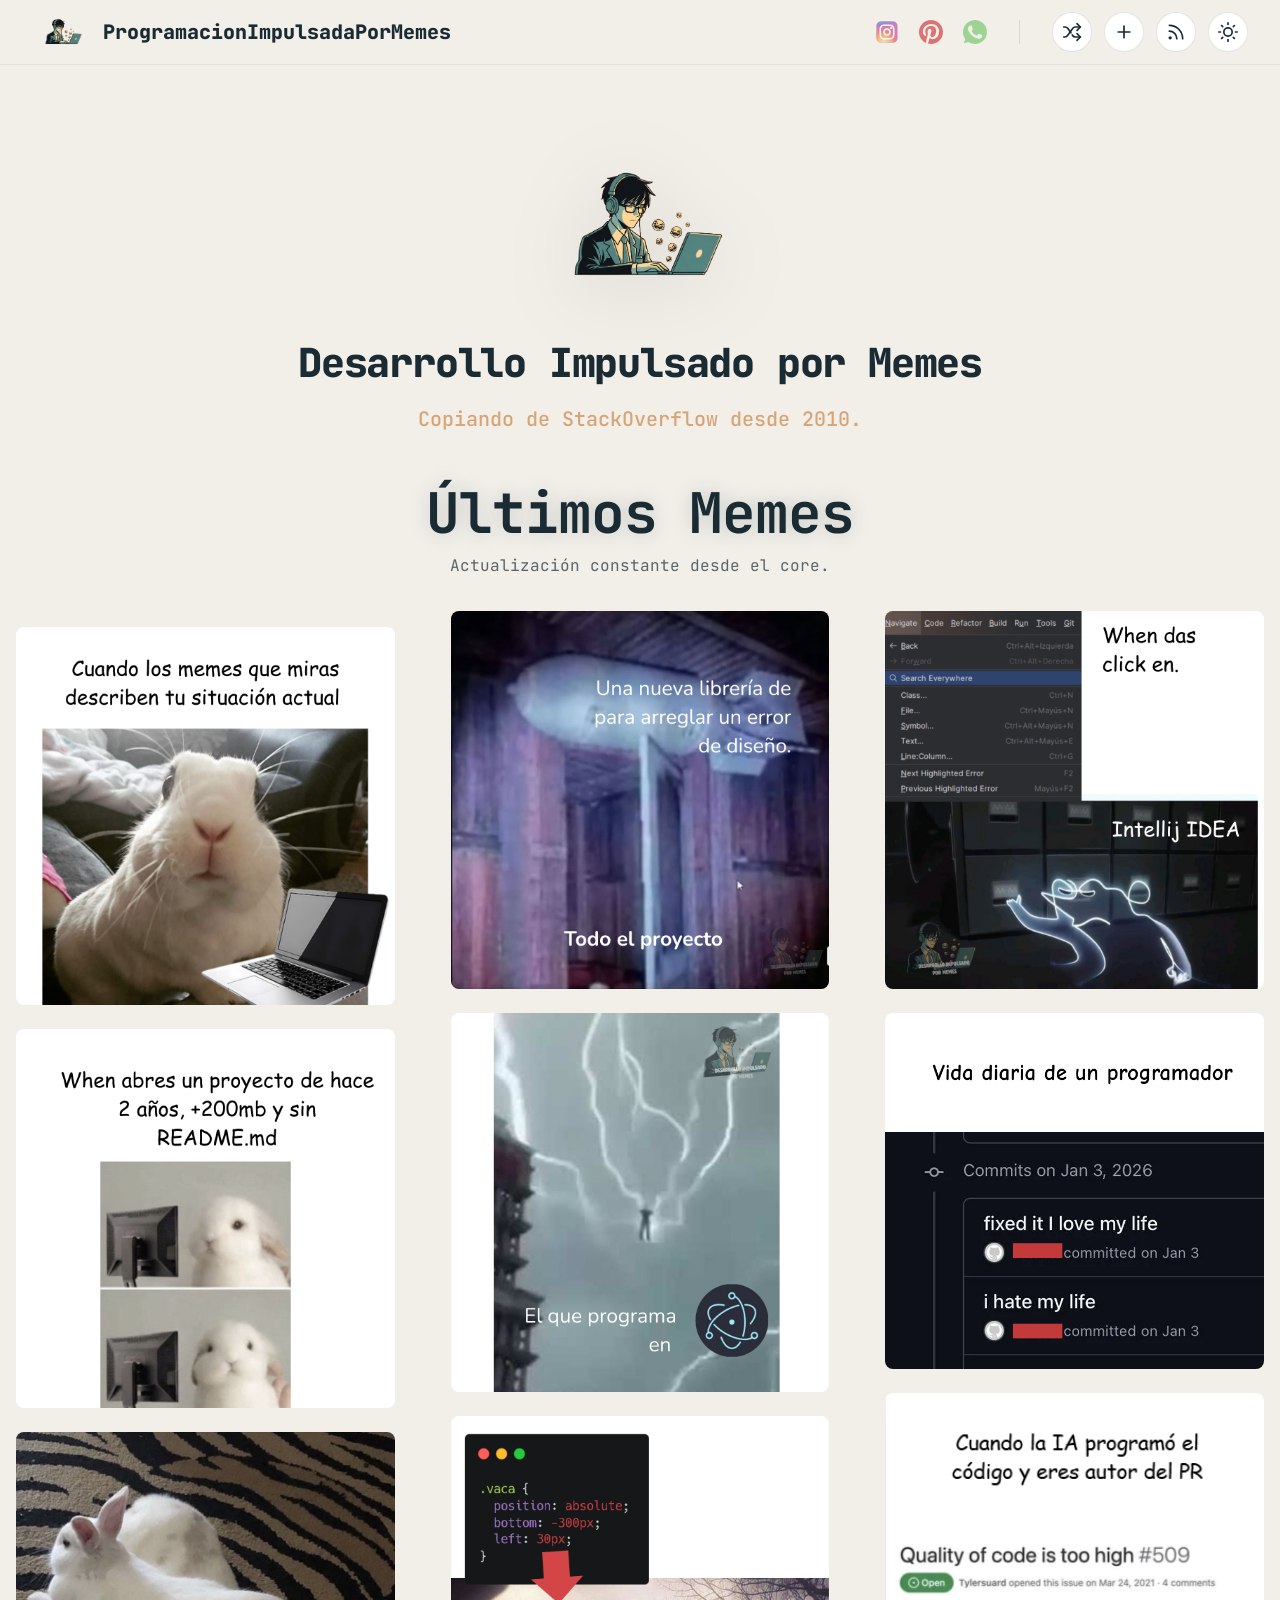
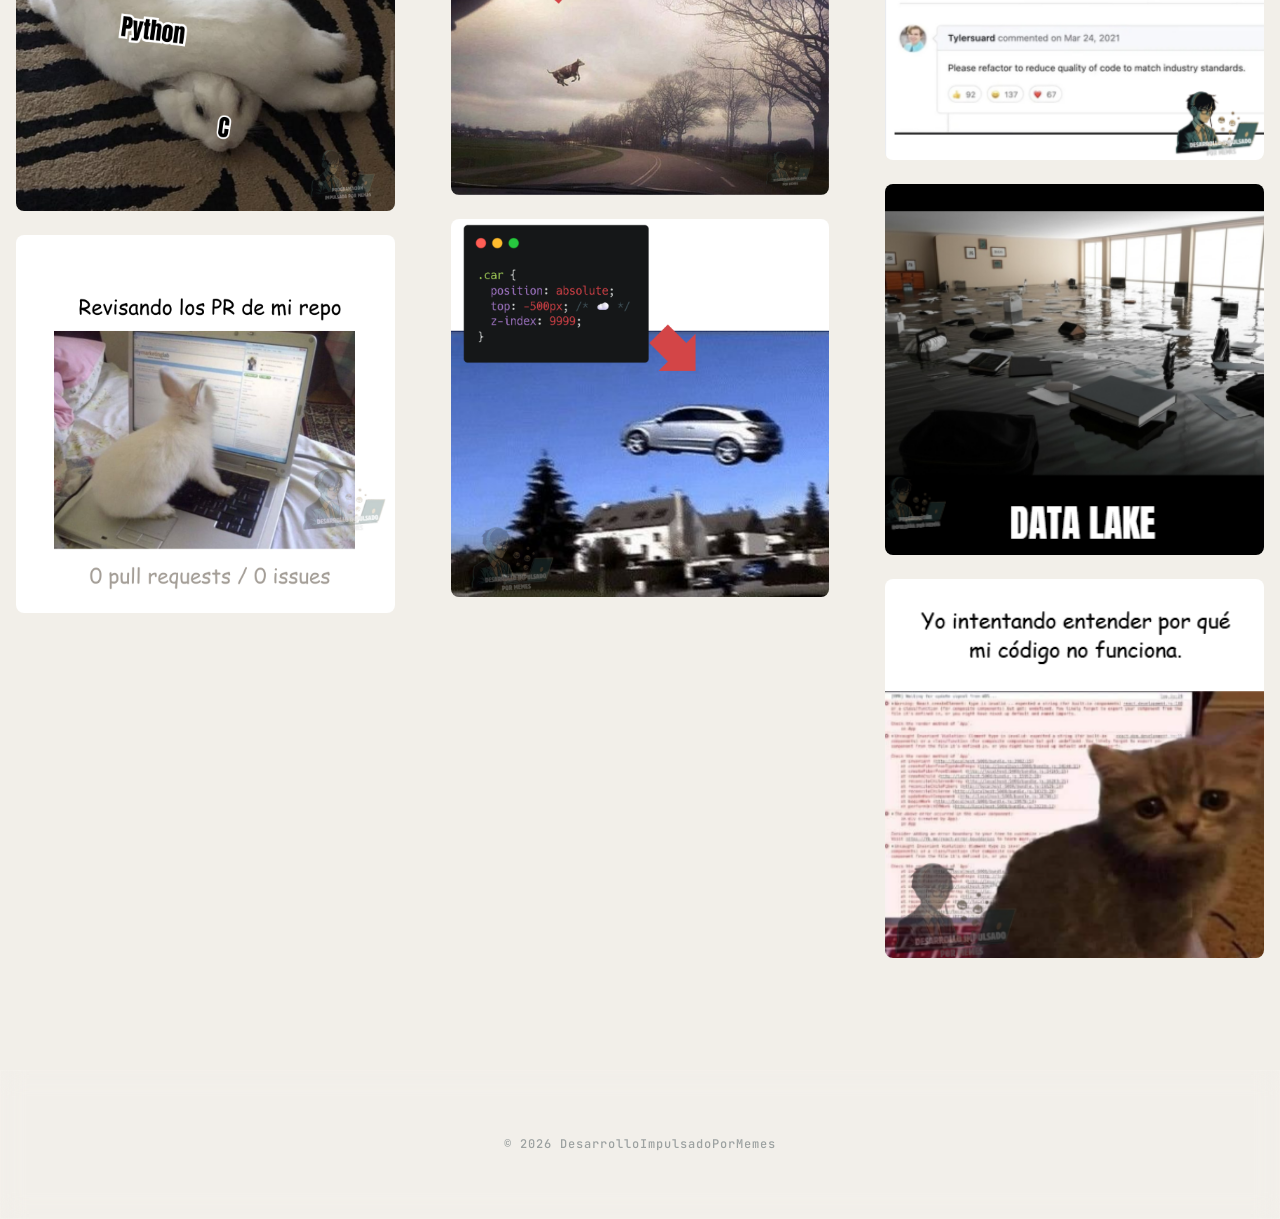
==== commit a3c9c9f8: "Update from https://github.com/DesarrolloImpulsadoPorMemes/content/commit/c3eb5b27622416380ed27f8cb5" ====
--- a/index.html
+++ b/index.html
@@ -16,5 +16,5 @@
   }
 </script><!-- Google Search Console --><meta name="google-site-verification" content="lR6voiw1-6rRxAasmcEY6qm8eWrXN5FkwHopT7PoQxY"><!-- Google Fonts --><link rel="preconnect" href="https://fonts.googleapis.com"><link rel="preconnect" href="https://fonts.gstatic.com" crossorigin><link href="https://fonts.googleapis.com/css2?family=Inter:wght@400;600;900&display=swap" rel="stylesheet"><link href="https://fonts.googleapis.com/css2?family=JetBrains+Mono:wght@400;500;700;800&display=swap" rel="stylesheet"><link rel="stylesheet" href="/_astro/index.BEgqVJDZ.css">
 <style>*{box-sizing:border-box;margin:0;padding:0}:root{--bg: #F2EFE9;--surface: #ffffff;--fg: #1A2B34;--primary: #1A2B34;--secondary: #243B4A;--accent: #d49c6b;--card-shadow: 0 4px 20px rgba(0, 0, 0, .05);--font-main: "JetBrains Mono", monospace;--transition: all .3s cubic-bezier(.4, 0, .2, 1)}[data-theme=dark]{--bg: #1A2B34;--surface: #243B4A;--fg: #F2EFE9;--primary: #c9d1c1;--secondary: #d49c6b;--card-shadow: 0 4px 30px rgba(0, 0, 0, .3)}body{background-color:var(--bg);color:var(--fg);font-family:var(--font-main);line-height:1.6;min-height:100vh;transition:background-color .3s ease,color .3s ease}h1,h2,h3{text-transform:none;letter-spacing:-.02em}a{color:inherit;text-decoration:none}.glass{background:#ffffff0d;backdrop-filter:blur(12px);-webkit-backdrop-filter:blur(12px);border:1px solid rgba(255,255,255,.1)}.container{max-width:1400px;margin:0 auto;padding:0 2rem}
-</style></head> <body> <nav class="navbar sticky" data-astro-cid-5blmo7yk> <div class="container nav-content" data-astro-cid-5blmo7yk> <div class="logo" data-astro-cid-5blmo7yk> <a href="/" class="logo-link" data-astro-cid-5blmo7yk> <img src="/images/logo.png" alt="Logo" class="nav-logo-img" data-astro-cid-5blmo7yk> <span class="logo-text" data-astro-cid-5blmo7yk>ProgramacionImpulsadaPorMemes</span> </a> </div> <div class="nav-actions" data-astro-cid-5blmo7yk> <!-- Social Links --> <div class="social-links" data-astro-cid-5blmo7yk> <a href="https://www.instagram.com/desarrolloimpulsadopormemes/" target="_blank" rel="noopener noreferrer" aria-label="Instagram" data-astro-cid-5blmo7yk> <svg viewBox="0 0 32 32" fill="none" xmlns="http://www.w3.org/2000/svg" width="24" height="24" data-astro-cid-5blmo7yk> <rect x="2" y="2" width="28" height="28" rx="6" fill="url(#paint0_radial_87_7153)" data-astro-cid-5blmo7yk></rect> <rect x="2" y="2" width="28" height="28" rx="6" fill="url(#paint1_radial_87_7153)" data-astro-cid-5blmo7yk></rect> <rect x="2" y="2" width="28" height="28" rx="6" fill="url(#paint2_radial_87_7153)" data-astro-cid-5blmo7yk></rect> <path d="M23 10.5C23 11.3284 22.3284 12 21.5 12C20.6716 12 20 11.3284 20 10.5C20 9.67157 20.6716 9 21.5 9C22.3284 9 23 9.67157 23 10.5Z" fill="white" data-astro-cid-5blmo7yk></path> <path fill-rule="evenodd" clip-rule="evenodd" d="M16 21C18.7614 21 21 18.7614 21 16C21 13.2386 18.7614 11 16 11C13.2386 11 11 13.2386 11 16C11 18.7614 13.2386 21 16 21ZM16 19C17.6569 19 19 17.6569 19 16C19 14.3431 17.6569 13 16 13C14.3431 13 13 14.3431 13 16C13 17.6569 14.3431 19 16 19Z" fill="white" data-astro-cid-5blmo7yk></path> <path fill-rule="evenodd" clip-rule="evenodd" d="M6 15.6C6 12.2397 6 10.5595 6.65396 9.27606C7.2292 8.14708 8.14708 7.2292 9.27606 6.65396C10.5595 6 12.2397 6 15.6 6H16.4C19.7603 6 21.4405 6 22.7239 6.65396C23.8529 7.2292 24.7708 8.14708 25.346 9.27606C26 10.5595 26 12.2397 26 15.6V16.4C26 19.7603 26 21.4405 25.346 22.7239C24.7708 23.8529 23.8529 24.7708 22.7239 25.346C21.4405 26 19.7603 26 16.4 26H15.6C12.2397 26 10.5595 26 9.27606 25.346C8.14708 24.7708 7.2292 23.8529 6.65396 22.7239C6 21.4405 6 19.7603 6 16.4V15.6ZM15.6 8H16.4C18.1132 8 19.2777 8.00156 20.1779 8.0751C21.0548 8.14674 21.5032 8.27659 21.816 8.43597C22.5686 8.81947 23.1805 9.43139 23.564 10.184C23.7234 10.4968 23.8533 10.9452 23.9249 11.8221C23.9984 12.7223 24 13.8868 24 15.6V16.4C24 18.1132 23.9984 19.2777 23.9249 20.1779C23.8533 21.0548 23.7234 21.5032 23.564 21.816C23.1805 22.5686 22.5686 23.1805 21.816 23.564C21.5032 23.7234 21.0548 23.8533 20.1779 23.9249C19.2777 23.9984 18.1132 24 16.4 24H15.6C13.8868 24 12.7223 23.9984 11.8221 23.9249C10.9452 23.8533 10.4968 23.7234 10.184 23.564C9.43139 23.1805 8.81947 22.5686 8.43597 21.816C8.27659 21.5032 8.14674 21.0548 8.0751 20.1779C8.00156 19.2777 8 18.1132 8 16.4V15.6C8 13.8868 8.00156 12.7223 8.0751 11.8221C8.14674 10.9452 8.27659 10.4968 8.43597 10.184C8.81947 9.43139 9.43139 8.81947 10.184 8.43597C10.4968 8.27659 10.9452 8.14674 11.8221 8.0751C12.7223 8.00156 13.8868 8 15.6 8Z" fill="white" data-astro-cid-5blmo7yk></path> <defs data-astro-cid-5blmo7yk> <radialGradient id="paint0_radial_87_7153" cx="0" cy="0" r="1" gradientUnits="userSpaceOnUse" gradientTransform="translate(12 23) rotate(-55.3758) scale(25.5196)" data-astro-cid-5blmo7yk> <stop stop-color="#B13589" data-astro-cid-5blmo7yk></stop> <stop offset="0.79309" stop-color="#C62F94" data-astro-cid-5blmo7yk></stop> <stop offset="1" stop-color="#8A3AC8" data-astro-cid-5blmo7yk></stop> </radialGradient> <radialGradient id="paint1_radial_87_7153" cx="0" cy="0" r="1" gradientUnits="userSpaceOnUse" gradientTransform="translate(11 31) rotate(-65.1363) scale(22.5942)" data-astro-cid-5blmo7yk> <stop stop-color="#E0E8B7" data-astro-cid-5blmo7yk></stop> <stop offset="0.444662" stop-color="#FB8A2E" data-astro-cid-5blmo7yk></stop> <stop offset="0.71474" stop-color="#E2425C" data-astro-cid-5blmo7yk></stop> <stop offset="1" stop-color="#E2425C" stop-opacity="0" data-astro-cid-5blmo7yk></stop> </radialGradient> <radialGradient id="paint2_radial_87_7153" cx="0" cy="0" r="1" gradientUnits="userSpaceOnUse" gradientTransform="translate(0.500002 3) rotate(-8.1301) scale(38.8909 8.31836)" data-astro-cid-5blmo7yk> <stop offset="0.156701" stop-color="#406ADC" data-astro-cid-5blmo7yk></stop> <stop offset="0.467799" stop-color="#6A45BE" data-astro-cid-5blmo7yk></stop> <stop offset="1" stop-color="#6A45BE" stop-opacity="0" data-astro-cid-5blmo7yk></stop> </radialGradient> </defs> </svg> </a> <a href="https://es.pinterest.com/desarrolloimpulsadopormemes/" target="_blank" rel="noopener noreferrer" aria-label="Pinterest" data-astro-cid-5blmo7yk> <svg viewBox="0 0 48 48" version="1.1" xmlns="http://www.w3.org/2000/svg" width="24" height="24" data-astro-cid-5blmo7yk> <g id="Icons" stroke="none" stroke-width="1" fill="none" fill-rule="evenodd" data-astro-cid-5blmo7yk> <g id="Color-" transform="translate(-300.000000, -260.000000)" fill="#CC2127" data-astro-cid-5blmo7yk> <path d="M324.001411,260 C310.747575,260 300,270.744752 300,284.001411 C300,293.826072 305.910037,302.270594 314.368672,305.982007 C314.300935,304.308344 314.357382,302.293173 314.78356,300.469924 C315.246428,298.522491 317.871229,287.393897 317.871229,287.393897 C317.871229,287.393897 317.106368,285.861351 317.106368,283.59499 C317.106368,280.038808 319.169518,277.38296 321.73505,277.38296 C323.91674,277.38296 324.972306,279.022755 324.972306,280.987123 C324.972306,283.180102 323.572411,286.462515 322.852708,289.502205 C322.251543,292.050803 324.128418,294.125243 326.640325,294.125243 C331.187158,294.125243 334.249427,288.285765 334.249427,281.36532 C334.249427,276.10725 330.707356,272.170048 324.263891,272.170048 C316.985006,272.170048 312.449462,277.59746 312.449462,283.659905 C312.449462,285.754101 313.064738,287.227377 314.029988,288.367613 C314.475922,288.895396 314.535191,289.104251 314.374316,289.708238 C314.261422,290.145705 313.996119,291.21256 313.886047,291.633092 C313.725172,292.239901 313.23408,292.460046 312.686541,292.234256 C309.330746,290.865408 307.769977,287.193509 307.769977,283.064385 C307.769977,276.248368 313.519139,268.069148 324.921503,268.069148 C334.085729,268.069148 340.117128,274.704533 340.117128,281.819721 C340.117128,291.235138 334.884459,298.268478 327.165285,298.268478 C324.577174,298.268478 322.138649,296.868584 321.303228,295.279591 C321.303228,295.279591 319.908979,300.808608 319.615452,301.875463 C319.107426,303.724114 318.111131,305.575587 317.199506,307.014994 C319.358617,307.652849 321.63909,308 324.001411,308 C337.255248,308 348,297.255248 348,284.001411 C348,270.744752 337.255248,260 324.001411,260" id="Pinterest" data-astro-cid-5blmo7yk></path> </g> </g> </svg> </a> <a href="https://whatsapp.com/channel/0029VbC79hB6LwHnjMh9l344" target="_blank" rel="noopener noreferrer" aria-label="WhatsApp Channel" data-astro-cid-5blmo7yk> <svg viewBox="0 0 48 48" version="1.1" xmlns="http://www.w3.org/2000/svg" width="24" height="24" data-astro-cid-5blmo7yk> <g id="Icons" stroke="none" stroke-width="1" fill="none" fill-rule="evenodd" data-astro-cid-5blmo7yk> <g id="Color-" transform="translate(-700.000000, -360.000000)" fill="#67C15E" data-astro-cid-5blmo7yk> <path d="M723.993033,360 C710.762252,360 700,370.765287 700,383.999801 C700,389.248451 701.692661,394.116025 704.570026,398.066947 L701.579605,406.983798 L710.804449,404.035539 C714.598605,406.546975 719.126434,408 724.006967,408 C737.237748,408 748,397.234315 748,384.000199 C748,370.765685 737.237748,360.000398 724.006967,360.000398 L723.993033,360.000398 L723.993033,360 Z M717.29285,372.190836 C716.827488,371.07628 716.474784,371.034071 715.769774,371.005401 C715.529728,370.991464 715.262214,370.977527 714.96564,370.977527 C714.04845,370.977527 713.089462,371.245514 712.511043,371.838033 C711.806033,372.557577 710.056843,374.23638 710.056843,377.679202 C710.056843,381.122023 712.567571,384.451756 712.905944,384.917648 C713.258648,385.382743 717.800808,392.55031 724.853297,395.471492 C730.368379,397.757149 732.00491,397.545307 733.260074,397.27732 C735.093658,396.882308 737.393002,395.527239 737.971421,393.891043 C738.54984,392.25405 738.54984,390.857171 738.380255,390.560912 C738.211068,390.264652 737.745308,390.095816 737.040298,389.742615 C736.335288,389.389811 732.90737,387.696673 732.25849,387.470894 C731.623543,387.231179 731.017259,387.315995 730.537963,387.99333 C729.860819,388.938653 729.198006,389.89831 728.661785,390.476494 C728.238619,390.928051 727.547144,390.984595 726.969123,390.744481 C726.193254,390.420348 724.021298,389.657798 721.340985,387.273388 C719.267356,385.42535 717.856938,383.125756 717.448104,382.434484 C717.038871,381.729275 717.405907,381.319529 717.729948,380.938852 C718.082653,380.501232 718.421026,380.191036 718.77373,379.781688 C719.126434,379.372738 719.323884,379.160897 719.549599,378.681068 C719.789645,378.215575 719.62006,377.735746 719.450874,377.382942 C719.281687,377.030139 717.871269,373.587317 717.29285,372.190836 Z" id="Whatsapp" data-astro-cid-5blmo7yk></path> </g> </g> </svg> </a> </div> <div class="utility-icons" data-astro-cid-5blmo7yk> <button id="random-meme" class="icon-btn" aria-label="Meme aleatorio" title="Meme aleatorio" data-astro-cid-5blmo7yk> <svg xmlns="http://www.w3.org/2000/svg" width="20" height="20" viewBox="0 0 24 24" fill="none" stroke="currentColor" stroke-width="2" stroke-linecap="round" stroke-linejoin="round" data-astro-cid-5blmo7yk><path d="M2 18h1.4c1.3 0 2.5-.6 3.3-1.7l6.1-8.6c.7-1.1 2-1.7 3.3-1.7H22" data-astro-cid-5blmo7yk></path><path d="m18 2 4 4-4 4" data-astro-cid-5blmo7yk></path><path d="M2 6h1.9c1.2 0 2.3.6 3 1.5l3.8 5.4" data-astro-cid-5blmo7yk></path><path d="M22 18h-5.9c-1.3 0-2.6-.7-3.3-1.8l-.5-.8" data-astro-cid-5blmo7yk></path><path d="m18 14 4 4-4 4" data-astro-cid-5blmo7yk></path></svg> </button> <button id="submit-meme" class="icon-btn" aria-label="Sube tu meme" title="Sube tu meme" data-astro-cid-5blmo7yk> <svg xmlns="http://www.w3.org/2000/svg" width="20" height="20" viewBox="0 0 24 24" fill="none" stroke="currentColor" stroke-width="2" stroke-linecap="round" stroke-linejoin="round" data-astro-cid-5blmo7yk><line x1="12" y1="5" x2="12" y2="19" data-astro-cid-5blmo7yk></line><line x1="5" y1="12" x2="19" y2="12" data-astro-cid-5blmo7yk></line></svg> </button> <a href="/rss.xml" class="icon-btn" aria-label="RSS Feed" data-astro-cid-5blmo7yk> <svg xmlns="http://www.w3.org/2000/svg" width="20" height="20" viewBox="0 0 24 24" fill="none" stroke="currentColor" stroke-width="2" stroke-linecap="round" stroke-linejoin="round" data-astro-cid-5blmo7yk><path d="M4 11a9 9 0 0 1 9 9" data-astro-cid-5blmo7yk></path><path d="M4 4a16 16 0 0 1 16 16" data-astro-cid-5blmo7yk></path><circle cx="5" cy="19" r="1" data-astro-cid-5blmo7yk></circle></svg> </a> <button id="theme-toggle" class="icon-btn" aria-label="Cambiar tema" data-astro-cid-5blmo7yk> <svg class="theme-icon light" xmlns="http://www.w3.org/2000/svg" width="20" height="20" viewBox="0 0 24 24" fill="none" stroke="currentColor" stroke-width="2" stroke-linecap="round" stroke-linejoin="round" data-astro-cid-5blmo7yk><circle cx="12" cy="12" r="5" data-astro-cid-5blmo7yk></circle><line x1="12" y1="1" x2="12" y2="3" data-astro-cid-5blmo7yk></line><line x1="12" y1="21" x2="12" y2="23" data-astro-cid-5blmo7yk></line><line x1="4.22" y1="4.22" x2="5.64" y2="5.64" data-astro-cid-5blmo7yk></line><line x1="18.36" y1="18.36" x2="19.78" y2="19.78" data-astro-cid-5blmo7yk></line><line x1="1" y1="12" x2="3" y2="12" data-astro-cid-5blmo7yk></line><line x1="21" y1="12" x2="23" y2="12" data-astro-cid-5blmo7yk></line><line x1="4.22" y1="19.78" x2="5.64" y2="18.36" data-astro-cid-5blmo7yk></line><line x1="18.36" y1="5.64" x2="19.78" y2="4.22" data-astro-cid-5blmo7yk></line></svg> <svg class="theme-icon dark" xmlns="http://www.w3.org/2000/svg" width="20" height="20" viewBox="0 0 24 24" fill="none" stroke="currentColor" stroke-width="2" stroke-linecap="round" stroke-linejoin="round" data-astro-cid-5blmo7yk><path d="M21 12.79A9 9 0 1 1 11.21 3 7 7 0 0 0 21 12.79z" data-astro-cid-5blmo7yk></path></svg> </button> </div> </div> </div> </nav> <!-- Modal de Contribución Minimalista --> <div id="contribute-modal" class="contrib-overlay" data-astro-cid-5blmo7yk> <div class="contrib-content glass" data-astro-cid-5blmo7yk> <button class="close-contrib" data-astro-cid-5blmo7yk>&times;</button> <h3 data-astro-cid-5blmo7yk>¡Suma tu humor dev! 🚀</h3> <p data-astro-cid-5blmo7yk>Aporta tus memes al repositorio oficial de Programación Impulsada por Memes.</p> <div class="contrib-steps" data-astro-cid-5blmo7yk> <div class="step" data-astro-cid-5blmo7yk> <span class="step-num" data-astro-cid-5blmo7yk>1</span> <p data-astro-cid-5blmo7yk>Sube tu imagen a <code data-astro-cid-5blmo7yk>/public/images/content/</code></p> </div> <div class="step" data-astro-cid-5blmo7yk> <span class="step-num" data-astro-cid-5blmo7yk>2</span> <p data-astro-cid-5blmo7yk>Crea el post MDX en <code data-astro-cid-5blmo7yk>/src/content/posts/</code></p> </div> </div> <a href="https://github.com/tu-usuario/repo/blob/main/CONTRIBUTING.md" target="_blank" class="btn-primary" data-astro-cid-5blmo7yk>Ver guía completa</a> </div> </div>  <script type="module">const a=()=>{const o=document.getElementById("theme-toggle"),c=document.getElementById("random-meme"),m=document.getElementById("submit-meme"),e=document.getElementById("contribute-modal"),d=e?.querySelector(".close-contrib");o&&(o.onclick=()=>{const n=document.documentElement.getAttribute("data-theme")==="dark"?"light":"dark";document.documentElement.setAttribute("data-theme",n),localStorage.setItem("theme",n)}),c&&(c.onclick=()=>{const t=document.querySelectorAll(".grid-item");if(t.length>0){const n=Math.floor(Math.random()*t.length);t[n].click()}}),m&&e&&(m.onclick=()=>e.classList.add("active")),d&&e&&(d.onclick=()=>e.classList.remove("active")),e?.addEventListener("click",t=>{t.target===e&&e.classList.remove("active")})};a();document.addEventListener("astro:page-load",a);</script> <section class="hero container" data-astro-cid-bbe6dxrz> <div class="hero-content" data-astro-cid-bbe6dxrz> <div class="logo-wrapper" data-astro-cid-bbe6dxrz> <img src="/images/logo.png" alt="DesarrolloImpulsadoPorMemes Logo" class="main-logo" data-astro-cid-bbe6dxrz> </div> <div class="text-wrapper" data-astro-cid-bbe6dxrz> <h1 class="hero-title" data-astro-cid-bbe6dxrz>Desarrollo Impulsado por Memes</h1> <p class="phrase" data-astro-cid-bbe6dxrz>Mi código no tiene bugs, tiene features inesperadas.</p> </div> </div> </section>  <main> <section class="section-header container"> <h2 class="neon-text">Últimos Memes</h2> <p>Actualización constante desde el core.</p> </section> <section id="grid" class="container" data-astro-cid-cfnm3mat> <div id="masonry-root" data-astro-cid-cfnm3mat> <div class="grid-item" data-post="{&#34;image&#34;:&#34;/images/content/when-memes.png&#34;,&#34;imageAlt&#34;:&#34;Un conejo con expresion muy seria y profunda mirando a la camara con un laptop al lado, dándose cuenta de la cruda realidad.&#34;,&#34;title&#34;:&#34;El Meme es la Realidad: Programación y Destino&#34;,&#34;copy&#34;:&#34;Ese momento en el que dejas de reir de los memes de programadores porque te das cuenta de que son un documental de tu vida. #DevLife #Programacion #MemeDev #Realidad&#34;,&#34;date&#34;:&#34;2026-05-29T00:00:00.000Z&#34;,&#34;published&#34;:true,&#34;category&#34;:&#34;General&#34;}" data-slug="meme-es-la-realidad" data-index="0" data-astro-cid-cfnm3mat> <div class="meme-wrapper" data-astro-cid-cfnm3mat> <img src="/images/content/when-memes.png" alt="Un conejo con expresion muy seria y profunda mirando a la camara con un laptop al lado, dándose cuenta de la cruda realidad." loading="lazy" data-astro-cid-cfnm3mat> <div class="hover-overlay" data-astro-cid-cfnm3mat> <span data-astro-cid-cfnm3mat>Ver detalle</span> </div> </div> </div><div class="grid-item" data-post="{&#34;image&#34;:&#34;/images/content/sin-documentacion.png&#34;,&#34;imageAlt&#34;:&#34;Un conejo blanco mirando con mucha confusion un monitor despues de abrir un proyecto antiguo sin documentacion.&#34;,&#34;title&#34;:&#34;Arqueología de Código: El Misterio del Proyecto sin README&#34;,&#34;copy&#34;:&#34;Abrir un proyecto tuyo de hace dos años es como leer un diario escrito en un idioma que ya no hablas. #Documentation #README #CleanCode #DeveloperProblems&#34;,&#34;date&#34;:&#34;2026-05-26T00:00:00.000Z&#34;,&#34;published&#34;:true,&#34;category&#34;:&#34;Documentación&#34;}" data-slug="arqueologia-codigo-sin-readme" data-index="1" data-astro-cid-cfnm3mat> <div class="meme-wrapper" data-astro-cid-cfnm3mat> <img src="/images/content/sin-documentacion.png" alt="Un conejo blanco mirando con mucha confusion un monitor despues de abrir un proyecto antiguo sin documentacion." loading="lazy" data-astro-cid-cfnm3mat> <div class="hover-overlay" data-astro-cid-cfnm3mat> <span data-astro-cid-cfnm3mat>Ver detalle</span> </div> </div> </div><div class="grid-item" data-post="{&#34;image&#34;:&#34;/images/content/python-c.png&#34;,&#34;imageAlt&#34;:&#34;Dos conejos en una alfombra de piel de tigre, uno encima del otro. El de arriba tiene la etiqueta Python y el de abajo la etiqueta C.&#34;,&#34;title&#34;:&#34;Python sobre C: El Secreto de la Velocidad&#34;,&#34;copy&#34;:&#34;Python es hermoso y facil, pero recuerda quien esta cargando con todo el trabajo sucio en el backend de la memoria. #Python #CLanguage #Backend #ProgrammingMemes&#34;,&#34;date&#34;:&#34;2026-05-23T00:00:00.000Z&#34;,&#34;published&#34;:true,&#34;category&#34;:&#34;Backend&#34;}" data-slug="python-sobre-c-secreto" data-index="2" data-astro-cid-cfnm3mat> <div class="meme-wrapper" data-astro-cid-cfnm3mat> <img src="/images/content/python-c.png" alt="Dos conejos en una alfombra de piel de tigre, uno encima del otro. El de arriba tiene la etiqueta Python y el de abajo la etiqueta C." loading="lazy" data-astro-cid-cfnm3mat> <div class="hover-overlay" data-astro-cid-cfnm3mat> <span data-astro-cid-cfnm3mat>Ver detalle</span> </div> </div> </div><div class="grid-item" data-post="{&#34;image&#34;:&#34;/images/content/no-prs.png&#34;,&#34;imageAlt&#34;:&#34;Un pequeño conejo blanco frente a un laptop con una pantalla que dice 0 pull requests y 0 issues.&#34;,&#34;title&#34;:&#34;El Repositorio Solitario: Paz o Tristeza&#34;,&#34;copy&#34;:&#34;Esa sensacion agridulce de que nadie reporta errores porque nadie usa tu codigo. ¿Es paz mental o el abismo de la irrelevancia? #GitHub #OpenSource #DevLife #SoloDev&#34;,&#34;date&#34;:&#34;2026-05-20T00:00:00.000Z&#34;,&#34;published&#34;:true,&#34;category&#34;:&#34;GitHub&#34;}" data-slug="repositorio-solitario" data-index="3" data-astro-cid-cfnm3mat> <div class="meme-wrapper" data-astro-cid-cfnm3mat> <img src="/images/content/no-prs.png" alt="Un pequeño conejo blanco frente a un laptop con una pantalla que dice 0 pull requests y 0 issues." loading="lazy" data-astro-cid-cfnm3mat> <div class="hover-overlay" data-astro-cid-cfnm3mat> <span data-astro-cid-cfnm3mat>Ver detalle</span> </div> </div> </div><div class="grid-item" data-post="{&#34;image&#34;:&#34;/images/content/kabum-kabum.png&#34;,&#34;imageAlt&#34;:&#34;Una bomba enorme colgada sobre una puerta de madera muy pequeña, con texto que indica que la bomba es una nueva libreria y la puerta es todo el proyecto.&#34;,&#34;title&#34;:&#34;El Caballo de Troya de las Librerías&#34;,&#34;copy&#34;:&#34;Cuando instalas una libreria de 50MB solo para centrar un div o validar un email. Cuidado con lo que metes en tu package.json. #Dependencies #CleanCode #WebPerformance #NPM&#34;,&#34;date&#34;:&#34;2026-05-17T00:00:00.000Z&#34;,&#34;published&#34;:true,&#34;category&#34;:&#34;Arquitectura&#34;}" data-slug="caballo-troya-librerias" data-index="4" data-astro-cid-cfnm3mat> <div class="meme-wrapper" data-astro-cid-cfnm3mat> <img src="/images/content/kabum-kabum.png" alt="Una bomba enorme colgada sobre una puerta de madera muy pequeña, con texto que indica que la bomba es una nueva libreria y la puerta es todo el proyecto." loading="lazy" data-astro-cid-cfnm3mat> <div class="hover-overlay" data-astro-cid-cfnm3mat> <span data-astro-cid-cfnm3mat>Ver detalle</span> </div> </div> </div><div class="grid-item" data-post="{&#34;image&#34;:&#34;/images/content/electron-be-like.png&#34;,&#34;imageAlt&#34;:&#34;Un hombre de pie bajo un cielo tormentoso recibiendo multiples descargas electricas, con el logo de Electron JS al lado.&#34;,&#34;title&#34;:&#34;Programar en Electron: Un Poder Electrizante (y Pesado)&#34;,&#34;copy&#34;:&#34;El poder de crear apps de escritorio con JS es asombroso, hasta que abres el administrador de tareas y ves el consumo de RAM. #ElectronJS #Javascript #WebDev #DesktopApps&#34;,&#34;date&#34;:&#34;2026-05-14T00:00:00.000Z&#34;,&#34;published&#34;:true,&#34;category&#34;:&#34;Desarrollo Desktop&#34;}" data-slug="poder-electron-electrizante" data-index="5" data-astro-cid-cfnm3mat> <div class="meme-wrapper" data-astro-cid-cfnm3mat> <img src="/images/content/electron-be-like.png" alt="Un hombre de pie bajo un cielo tormentoso recibiendo multiples descargas electricas, con el logo de Electron JS al lado." loading="lazy" data-astro-cid-cfnm3mat> <div class="hover-overlay" data-astro-cid-cfnm3mat> <span data-astro-cid-cfnm3mat>Ver detalle</span> </div> </div> </div><div class="grid-item" data-post="{&#34;image&#34;:&#34;/images/content/css-codes-2.png&#34;,&#34;imageAlt&#34;:&#34;Código CSS con la clase .vaca posicionada de forma absoluta con un bottom negativo, acompañado de una foto de una vaca volando en medio de un campo.&#34;,&#34;title&#34;:&#34;CSS: Cuando las Vacas Vuelan (Literalmente)&#34;,&#34;copy&#34;:&#34;Si te dijeron que tu proyecto funcionaria cuando las vacas volaran, solo necesitabas un poco de CSS absoluto. #CSS #WebDev #Programacion #FrontendTips&#34;,&#34;date&#34;:&#34;2026-05-11T00:00:00.000Z&#34;,&#34;published&#34;:true,&#34;category&#34;:&#34;Frontend&#34;}" data-slug="vacas-vuelan-css" data-index="6" data-astro-cid-cfnm3mat> <div class="meme-wrapper" data-astro-cid-cfnm3mat> <img src="/images/content/css-codes-2.png" alt="Código CSS con la clase .vaca posicionada de forma absoluta con un bottom negativo, acompañado de una foto de una vaca volando en medio de un campo." loading="lazy" data-astro-cid-cfnm3mat> <div class="hover-overlay" data-astro-cid-cfnm3mat> <span data-astro-cid-cfnm3mat>Ver detalle</span> </div> </div> </div><div class="grid-item" data-post="{&#34;image&#34;:&#34;/images/content/css-codes-1.png&#34;,&#34;imageAlt&#34;:&#34;Un fragmento de código CSS que muestra la clase .car con posición absoluta y un top de menos quinientos píxeles, junto a una imagen de un auto plateado flotando sobre un vecindario.&#34;,&#34;title&#34;:&#34;CSS: El Arte de Posicionar Autos en el Cielo&#34;,&#34;copy&#34;:&#34;Cuando el diseño dice que el auto debe estar en el header, pero tu CSS decide que debe colonizar la estratosfera. #CSS #Frontend #WebDesign #PositionAbsolute&#34;,&#34;date&#34;:&#34;2026-05-08T00:00:00.000Z&#34;,&#34;published&#34;:true,&#34;category&#34;:&#34;Frontend&#34;}" data-slug="posicionando-autos-cielo" data-index="7" data-astro-cid-cfnm3mat> <div class="meme-wrapper" data-astro-cid-cfnm3mat> <img src="/images/content/css-codes-1.png" alt="Un fragmento de código CSS que muestra la clase .car con posición absoluta y un top de menos quinientos píxeles, junto a una imagen de un auto plateado flotando sobre un vecindario." loading="lazy" data-astro-cid-cfnm3mat> <div class="hover-overlay" data-astro-cid-cfnm3mat> <span data-astro-cid-cfnm3mat>Ver detalle</span> </div> </div> </div><div class="grid-item" data-post="{&#34;image&#34;:&#34;/images/content/SEARCH.png&#34;,&#34;imageAlt&#34;:&#34;Captura del menú 'Search Everywhere' de IntelliJ IDEA superpuesta con la escena del teseracto en Interstellar, donde Cooper busca desesperadamente entre los hilos del tiempo.&#34;,&#34;title&#34;:&#34;El Oráculo de IntelliJ: Buscar en Todas Partes&#34;,&#34;copy&#34;:&#34;Cuando presionas Shift dos veces y entras en la quinta dimensión de tu proyecto. ¿Buscas un archivo o el sentido de tu existencia? #IntelliJ #MemeDev #Productividad&#34;,&#34;date&#34;:&#34;2026-05-05T00:00:00.000Z&#34;,&#34;published&#34;:true,&#34;category&#34;:&#34;Herramientas&#34;}" data-slug="oraculo-intellij" data-index="8" data-astro-cid-cfnm3mat> <div class="meme-wrapper" data-astro-cid-cfnm3mat> <img src="/images/content/SEARCH.png" alt="Captura del menú 'Search Everywhere' de IntelliJ IDEA superpuesta con la escena del teseracto en Interstellar, donde Cooper busca desesperadamente entre los hilos del tiempo." loading="lazy" data-astro-cid-cfnm3mat> <div class="hover-overlay" data-astro-cid-cfnm3mat> <span data-astro-cid-cfnm3mat>Ver detalle</span> </div> </div> </div><div class="grid-item" data-post="{&#34;image&#34;:&#34;/images/content/vida.png&#34;,&#34;imageAlt&#34;:&#34;Un historial de commits en GitHub que muestra dos mensajes contradictorios en el mismo día: 'i hate my life' seguido de 'fixed it I love my life', representando el ciclo emocional del programador.&#34;,&#34;title&#34;:&#34;vida&#34;,&#34;copy&#34;:&#34;El ciclo emocional de un dev resumido en dos commits. De odiarlo todo a amar la vida en menos de una hora. #Programacion #Debugging #GitHub #DevLife&#34;,&#34;date&#34;:&#34;2026-04-11T00:00:00.000Z&#34;,&#34;published&#34;:true,&#34;category&#34;:&#34;dev&#34;}" data-slug="vida" data-index="9" data-astro-cid-cfnm3mat> <div class="meme-wrapper" data-astro-cid-cfnm3mat> <img src="/images/content/vida.png" alt="Un historial de commits en GitHub que muestra dos mensajes contradictorios en el mismo día: 'i hate my life' seguido de 'fixed it I love my life', representando el ciclo emocional del programador." loading="lazy" data-astro-cid-cfnm3mat> <div class="hover-overlay" data-astro-cid-cfnm3mat> <span data-astro-cid-cfnm3mat>Ver detalle</span> </div> </div> </div><div class="grid-item" data-post="{&#34;image&#34;:&#34;/images/content/prs.png&#34;,&#34;imageAlt&#34;:&#34;Un hilo de GitHub donde un usuario solicita refactorizar un código de alta calidad para que parezca más mediocre y se ajuste a los estándares de la industria.&#34;,&#34;title&#34;:&#34;El Dilema del Código Demasiado Bueno&#34;,&#34;copy&#34;:&#34;Cuando la IA programa tan bien que el senior te pide que agregues un par de 'if-else' anidados para que parezca código humano. #GitHub #PullRequest #AI #Coding&#34;,&#34;date&#34;:&#34;2026-03-20T00:00:00.000Z&#34;,&#34;published&#34;:true,&#34;category&#34;:&#34;IA &#38; Workflow&#34;}" data-slug="calidad-codigo-ia" data-index="10" data-astro-cid-cfnm3mat> <div class="meme-wrapper" data-astro-cid-cfnm3mat> <img src="/images/content/prs.png" alt="Un hilo de GitHub donde un usuario solicita refactorizar un código de alta calidad para que parezca más mediocre y se ajuste a los estándares de la industria." loading="lazy" data-astro-cid-cfnm3mat> <div class="hover-overlay" data-astro-cid-cfnm3mat> <span data-astro-cid-cfnm3mat>Ver detalle</span> </div> </div> </div><div class="grid-item" data-post="{&#34;image&#34;:&#34;/images/content/data_lake.png&#34;,&#34;imageAlt&#34;:&#34;Una representación literal de un 'Data Lake' donde una oficina entera está inundada de agua oscura y llena de documentos flotando sin orden.&#34;,&#34;title&#34;:&#34;Expectativa vs Realidad del Data Lake&#34;,&#34;copy&#34;:&#34;El Data Lake según los directivos de marketing vs. cómo se ve realmente en producción. Un pantano de datos sin procesar. #BigData #DataLake #DataEngineer&#34;,&#34;date&#34;:&#34;2026-03-10T00:00:00.000Z&#34;,&#34;published&#34;:true,&#34;category&#34;:&#34;Data Engineering&#34;}" data-slug="data-lake-realidad" data-index="11" data-astro-cid-cfnm3mat> <div class="meme-wrapper" data-astro-cid-cfnm3mat> <img src="/images/content/data_lake.png" alt="Una representación literal de un 'Data Lake' donde una oficina entera está inundada de agua oscura y llena de documentos flotando sin orden." loading="lazy" data-astro-cid-cfnm3mat> <div class="hover-overlay" data-astro-cid-cfnm3mat> <span data-astro-cid-cfnm3mat>Ver detalle</span> </div> </div> </div><div class="grid-item" data-post="{&#34;image&#34;:&#34;/images/content/actual.png&#34;,&#34;imageAlt&#34;:&#34;Un gato doméstico con expresión de tristeza frente a un monitor que muestra múltiples errores de 'Invariant Violation' y fallos de React.&#34;,&#34;title&#34;:&#34;El Gato de Schrödinger del Debugging&#34;,&#34;copy&#34;:&#34;Todos hemos sido ese gato. Ese momento exacto donde el mensaje de error es más largo que tu lógica de negocio. #DesarrolloImpulsadoPorMemes #Javascript #React&#34;,&#34;date&#34;:&#34;2026-03-09T00:00:00.000Z&#34;,&#34;published&#34;:true,&#34;category&#34;:&#34;Frontend&#34;}" data-slug="gato-debugging" data-index="12" data-astro-cid-cfnm3mat> <div class="meme-wrapper" data-astro-cid-cfnm3mat> <img src="/images/content/actual.png" alt="Un gato doméstico con expresión de tristeza frente a un monitor que muestra múltiples errores de 'Invariant Violation' y fallos de React." loading="lazy" data-astro-cid-cfnm3mat> <div class="hover-overlay" data-astro-cid-cfnm3mat> <span data-astro-cid-cfnm3mat>Ver detalle</span> </div> </div> </div> </div> </section>  <script type="module">const a=()=>{const o=document.getElementById("masonry-root");if(!o)return;o.querySelectorAll(".meme-wrapper").forEach(e=>{const t=e.querySelector("img");t&&(t.complete?e.classList.add("loaded"):t.addEventListener("load",()=>e.classList.add("loaded")))}),o.addEventListener("click",e=>{const t=e.target.closest(".grid-item");if(t){const n=parseInt(t.getAttribute("data-index")||"0"),s=t.getAttribute("data-slug"),i=o.querySelectorAll(".grid-item"),l=Array.from(i).map(r=>({...JSON.parse(r.getAttribute("data-post")||"{}"),slug:r.getAttribute("data-slug")}));console.log("Opening modal at index:",n,"slug:",s),s&&window.history.pushState(null,"","#"+s);const d={posts:l,currentIndex:n};window.openMemeModal?window.openMemeModal(d):window.dispatchEvent(new CustomEvent("open-modal",{detail:d}))}})};a();document.addEventListener("astro:page-load",a);document.addEventListener("astro:after-swap",a);</script> </main> <footer class="glass"> <div class="container footer-content"> <p>
+</style></head> <body> <nav class="navbar sticky" data-astro-cid-5blmo7yk> <div class="container nav-content" data-astro-cid-5blmo7yk> <div class="logo" data-astro-cid-5blmo7yk> <a href="/" class="logo-link" data-astro-cid-5blmo7yk> <img src="/images/logo.png" alt="Logo" class="nav-logo-img" data-astro-cid-5blmo7yk> <span class="logo-text" data-astro-cid-5blmo7yk>ProgramacionImpulsadaPorMemes</span> </a> </div> <div class="nav-actions" data-astro-cid-5blmo7yk> <!-- Social Links --> <div class="social-links" data-astro-cid-5blmo7yk> <a href="https://www.instagram.com/desarrolloimpulsadopormemes/" target="_blank" rel="noopener noreferrer" aria-label="Instagram" data-astro-cid-5blmo7yk> <svg viewBox="0 0 32 32" fill="none" xmlns="http://www.w3.org/2000/svg" width="24" height="24" data-astro-cid-5blmo7yk> <rect x="2" y="2" width="28" height="28" rx="6" fill="url(#paint0_radial_87_7153)" data-astro-cid-5blmo7yk></rect> <rect x="2" y="2" width="28" height="28" rx="6" fill="url(#paint1_radial_87_7153)" data-astro-cid-5blmo7yk></rect> <rect x="2" y="2" width="28" height="28" rx="6" fill="url(#paint2_radial_87_7153)" data-astro-cid-5blmo7yk></rect> <path d="M23 10.5C23 11.3284 22.3284 12 21.5 12C20.6716 12 20 11.3284 20 10.5C20 9.67157 20.6716 9 21.5 9C22.3284 9 23 9.67157 23 10.5Z" fill="white" data-astro-cid-5blmo7yk></path> <path fill-rule="evenodd" clip-rule="evenodd" d="M16 21C18.7614 21 21 18.7614 21 16C21 13.2386 18.7614 11 16 11C13.2386 11 11 13.2386 11 16C11 18.7614 13.2386 21 16 21ZM16 19C17.6569 19 19 17.6569 19 16C19 14.3431 17.6569 13 16 13C14.3431 13 13 14.3431 13 16C13 17.6569 14.3431 19 16 19Z" fill="white" data-astro-cid-5blmo7yk></path> <path fill-rule="evenodd" clip-rule="evenodd" d="M6 15.6C6 12.2397 6 10.5595 6.65396 9.27606C7.2292 8.14708 8.14708 7.2292 9.27606 6.65396C10.5595 6 12.2397 6 15.6 6H16.4C19.7603 6 21.4405 6 22.7239 6.65396C23.8529 7.2292 24.7708 8.14708 25.346 9.27606C26 10.5595 26 12.2397 26 15.6V16.4C26 19.7603 26 21.4405 25.346 22.7239C24.7708 23.8529 23.8529 24.7708 22.7239 25.346C21.4405 26 19.7603 26 16.4 26H15.6C12.2397 26 10.5595 26 9.27606 25.346C8.14708 24.7708 7.2292 23.8529 6.65396 22.7239C6 21.4405 6 19.7603 6 16.4V15.6ZM15.6 8H16.4C18.1132 8 19.2777 8.00156 20.1779 8.0751C21.0548 8.14674 21.5032 8.27659 21.816 8.43597C22.5686 8.81947 23.1805 9.43139 23.564 10.184C23.7234 10.4968 23.8533 10.9452 23.9249 11.8221C23.9984 12.7223 24 13.8868 24 15.6V16.4C24 18.1132 23.9984 19.2777 23.9249 20.1779C23.8533 21.0548 23.7234 21.5032 23.564 21.816C23.1805 22.5686 22.5686 23.1805 21.816 23.564C21.5032 23.7234 21.0548 23.8533 20.1779 23.9249C19.2777 23.9984 18.1132 24 16.4 24H15.6C13.8868 24 12.7223 23.9984 11.8221 23.9249C10.9452 23.8533 10.4968 23.7234 10.184 23.564C9.43139 23.1805 8.81947 22.5686 8.43597 21.816C8.27659 21.5032 8.14674 21.0548 8.0751 20.1779C8.00156 19.2777 8 18.1132 8 16.4V15.6C8 13.8868 8.00156 12.7223 8.0751 11.8221C8.14674 10.9452 8.27659 10.4968 8.43597 10.184C8.81947 9.43139 9.43139 8.81947 10.184 8.43597C10.4968 8.27659 10.9452 8.14674 11.8221 8.0751C12.7223 8.00156 13.8868 8 15.6 8Z" fill="white" data-astro-cid-5blmo7yk></path> <defs data-astro-cid-5blmo7yk> <radialGradient id="paint0_radial_87_7153" cx="0" cy="0" r="1" gradientUnits="userSpaceOnUse" gradientTransform="translate(12 23) rotate(-55.3758) scale(25.5196)" data-astro-cid-5blmo7yk> <stop stop-color="#B13589" data-astro-cid-5blmo7yk></stop> <stop offset="0.79309" stop-color="#C62F94" data-astro-cid-5blmo7yk></stop> <stop offset="1" stop-color="#8A3AC8" data-astro-cid-5blmo7yk></stop> </radialGradient> <radialGradient id="paint1_radial_87_7153" cx="0" cy="0" r="1" gradientUnits="userSpaceOnUse" gradientTransform="translate(11 31) rotate(-65.1363) scale(22.5942)" data-astro-cid-5blmo7yk> <stop stop-color="#E0E8B7" data-astro-cid-5blmo7yk></stop> <stop offset="0.444662" stop-color="#FB8A2E" data-astro-cid-5blmo7yk></stop> <stop offset="0.71474" stop-color="#E2425C" data-astro-cid-5blmo7yk></stop> <stop offset="1" stop-color="#E2425C" stop-opacity="0" data-astro-cid-5blmo7yk></stop> </radialGradient> <radialGradient id="paint2_radial_87_7153" cx="0" cy="0" r="1" gradientUnits="userSpaceOnUse" gradientTransform="translate(0.500002 3) rotate(-8.1301) scale(38.8909 8.31836)" data-astro-cid-5blmo7yk> <stop offset="0.156701" stop-color="#406ADC" data-astro-cid-5blmo7yk></stop> <stop offset="0.467799" stop-color="#6A45BE" data-astro-cid-5blmo7yk></stop> <stop offset="1" stop-color="#6A45BE" stop-opacity="0" data-astro-cid-5blmo7yk></stop> </radialGradient> </defs> </svg> </a> <a href="https://es.pinterest.com/desarrolloimpulsadopormemes/" target="_blank" rel="noopener noreferrer" aria-label="Pinterest" data-astro-cid-5blmo7yk> <svg viewBox="0 0 48 48" version="1.1" xmlns="http://www.w3.org/2000/svg" width="24" height="24" data-astro-cid-5blmo7yk> <g id="Icons" stroke="none" stroke-width="1" fill="none" fill-rule="evenodd" data-astro-cid-5blmo7yk> <g id="Color-" transform="translate(-300.000000, -260.000000)" fill="#CC2127" data-astro-cid-5blmo7yk> <path d="M324.001411,260 C310.747575,260 300,270.744752 300,284.001411 C300,293.826072 305.910037,302.270594 314.368672,305.982007 C314.300935,304.308344 314.357382,302.293173 314.78356,300.469924 C315.246428,298.522491 317.871229,287.393897 317.871229,287.393897 C317.871229,287.393897 317.106368,285.861351 317.106368,283.59499 C317.106368,280.038808 319.169518,277.38296 321.73505,277.38296 C323.91674,277.38296 324.972306,279.022755 324.972306,280.987123 C324.972306,283.180102 323.572411,286.462515 322.852708,289.502205 C322.251543,292.050803 324.128418,294.125243 326.640325,294.125243 C331.187158,294.125243 334.249427,288.285765 334.249427,281.36532 C334.249427,276.10725 330.707356,272.170048 324.263891,272.170048 C316.985006,272.170048 312.449462,277.59746 312.449462,283.659905 C312.449462,285.754101 313.064738,287.227377 314.029988,288.367613 C314.475922,288.895396 314.535191,289.104251 314.374316,289.708238 C314.261422,290.145705 313.996119,291.21256 313.886047,291.633092 C313.725172,292.239901 313.23408,292.460046 312.686541,292.234256 C309.330746,290.865408 307.769977,287.193509 307.769977,283.064385 C307.769977,276.248368 313.519139,268.069148 324.921503,268.069148 C334.085729,268.069148 340.117128,274.704533 340.117128,281.819721 C340.117128,291.235138 334.884459,298.268478 327.165285,298.268478 C324.577174,298.268478 322.138649,296.868584 321.303228,295.279591 C321.303228,295.279591 319.908979,300.808608 319.615452,301.875463 C319.107426,303.724114 318.111131,305.575587 317.199506,307.014994 C319.358617,307.652849 321.63909,308 324.001411,308 C337.255248,308 348,297.255248 348,284.001411 C348,270.744752 337.255248,260 324.001411,260" id="Pinterest" data-astro-cid-5blmo7yk></path> </g> </g> </svg> </a> <a href="https://whatsapp.com/channel/0029VbC79hB6LwHnjMh9l344" target="_blank" rel="noopener noreferrer" aria-label="WhatsApp Channel" data-astro-cid-5blmo7yk> <svg viewBox="0 0 48 48" version="1.1" xmlns="http://www.w3.org/2000/svg" width="24" height="24" data-astro-cid-5blmo7yk> <g id="Icons" stroke="none" stroke-width="1" fill="none" fill-rule="evenodd" data-astro-cid-5blmo7yk> <g id="Color-" transform="translate(-700.000000, -360.000000)" fill="#67C15E" data-astro-cid-5blmo7yk> <path d="M723.993033,360 C710.762252,360 700,370.765287 700,383.999801 C700,389.248451 701.692661,394.116025 704.570026,398.066947 L701.579605,406.983798 L710.804449,404.035539 C714.598605,406.546975 719.126434,408 724.006967,408 C737.237748,408 748,397.234315 748,384.000199 C748,370.765685 737.237748,360.000398 724.006967,360.000398 L723.993033,360.000398 L723.993033,360 Z M717.29285,372.190836 C716.827488,371.07628 716.474784,371.034071 715.769774,371.005401 C715.529728,370.991464 715.262214,370.977527 714.96564,370.977527 C714.04845,370.977527 713.089462,371.245514 712.511043,371.838033 C711.806033,372.557577 710.056843,374.23638 710.056843,377.679202 C710.056843,381.122023 712.567571,384.451756 712.905944,384.917648 C713.258648,385.382743 717.800808,392.55031 724.853297,395.471492 C730.368379,397.757149 732.00491,397.545307 733.260074,397.27732 C735.093658,396.882308 737.393002,395.527239 737.971421,393.891043 C738.54984,392.25405 738.54984,390.857171 738.380255,390.560912 C738.211068,390.264652 737.745308,390.095816 737.040298,389.742615 C736.335288,389.389811 732.90737,387.696673 732.25849,387.470894 C731.623543,387.231179 731.017259,387.315995 730.537963,387.99333 C729.860819,388.938653 729.198006,389.89831 728.661785,390.476494 C728.238619,390.928051 727.547144,390.984595 726.969123,390.744481 C726.193254,390.420348 724.021298,389.657798 721.340985,387.273388 C719.267356,385.42535 717.856938,383.125756 717.448104,382.434484 C717.038871,381.729275 717.405907,381.319529 717.729948,380.938852 C718.082653,380.501232 718.421026,380.191036 718.77373,379.781688 C719.126434,379.372738 719.323884,379.160897 719.549599,378.681068 C719.789645,378.215575 719.62006,377.735746 719.450874,377.382942 C719.281687,377.030139 717.871269,373.587317 717.29285,372.190836 Z" id="Whatsapp" data-astro-cid-5blmo7yk></path> </g> </g> </svg> </a> </div> <div class="utility-icons" data-astro-cid-5blmo7yk> <button id="random-meme" class="icon-btn" aria-label="Meme aleatorio" title="Meme aleatorio" data-astro-cid-5blmo7yk> <svg xmlns="http://www.w3.org/2000/svg" width="20" height="20" viewBox="0 0 24 24" fill="none" stroke="currentColor" stroke-width="2" stroke-linecap="round" stroke-linejoin="round" data-astro-cid-5blmo7yk><path d="M2 18h1.4c1.3 0 2.5-.6 3.3-1.7l6.1-8.6c.7-1.1 2-1.7 3.3-1.7H22" data-astro-cid-5blmo7yk></path><path d="m18 2 4 4-4 4" data-astro-cid-5blmo7yk></path><path d="M2 6h1.9c1.2 0 2.3.6 3 1.5l3.8 5.4" data-astro-cid-5blmo7yk></path><path d="M22 18h-5.9c-1.3 0-2.6-.7-3.3-1.8l-.5-.8" data-astro-cid-5blmo7yk></path><path d="m18 14 4 4-4 4" data-astro-cid-5blmo7yk></path></svg> </button> <button id="submit-meme" class="icon-btn" aria-label="Sube tu meme" title="Sube tu meme" data-astro-cid-5blmo7yk> <svg xmlns="http://www.w3.org/2000/svg" width="20" height="20" viewBox="0 0 24 24" fill="none" stroke="currentColor" stroke-width="2" stroke-linecap="round" stroke-linejoin="round" data-astro-cid-5blmo7yk><line x1="12" y1="5" x2="12" y2="19" data-astro-cid-5blmo7yk></line><line x1="5" y1="12" x2="19" y2="12" data-astro-cid-5blmo7yk></line></svg> </button> <a href="/rss.xml" class="icon-btn" aria-label="RSS Feed" data-astro-cid-5blmo7yk> <svg xmlns="http://www.w3.org/2000/svg" width="20" height="20" viewBox="0 0 24 24" fill="none" stroke="currentColor" stroke-width="2" stroke-linecap="round" stroke-linejoin="round" data-astro-cid-5blmo7yk><path d="M4 11a9 9 0 0 1 9 9" data-astro-cid-5blmo7yk></path><path d="M4 4a16 16 0 0 1 16 16" data-astro-cid-5blmo7yk></path><circle cx="5" cy="19" r="1" data-astro-cid-5blmo7yk></circle></svg> </a> <button id="theme-toggle" class="icon-btn" aria-label="Cambiar tema" data-astro-cid-5blmo7yk> <svg class="theme-icon light" xmlns="http://www.w3.org/2000/svg" width="20" height="20" viewBox="0 0 24 24" fill="none" stroke="currentColor" stroke-width="2" stroke-linecap="round" stroke-linejoin="round" data-astro-cid-5blmo7yk><circle cx="12" cy="12" r="5" data-astro-cid-5blmo7yk></circle><line x1="12" y1="1" x2="12" y2="3" data-astro-cid-5blmo7yk></line><line x1="12" y1="21" x2="12" y2="23" data-astro-cid-5blmo7yk></line><line x1="4.22" y1="4.22" x2="5.64" y2="5.64" data-astro-cid-5blmo7yk></line><line x1="18.36" y1="18.36" x2="19.78" y2="19.78" data-astro-cid-5blmo7yk></line><line x1="1" y1="12" x2="3" y2="12" data-astro-cid-5blmo7yk></line><line x1="21" y1="12" x2="23" y2="12" data-astro-cid-5blmo7yk></line><line x1="4.22" y1="19.78" x2="5.64" y2="18.36" data-astro-cid-5blmo7yk></line><line x1="18.36" y1="5.64" x2="19.78" y2="4.22" data-astro-cid-5blmo7yk></line></svg> <svg class="theme-icon dark" xmlns="http://www.w3.org/2000/svg" width="20" height="20" viewBox="0 0 24 24" fill="none" stroke="currentColor" stroke-width="2" stroke-linecap="round" stroke-linejoin="round" data-astro-cid-5blmo7yk><path d="M21 12.79A9 9 0 1 1 11.21 3 7 7 0 0 0 21 12.79z" data-astro-cid-5blmo7yk></path></svg> </button> </div> </div> </div> </nav> <!-- Modal de Contribución Minimalista --> <div id="contribute-modal" class="contrib-overlay" data-astro-cid-5blmo7yk> <div class="contrib-content glass" data-astro-cid-5blmo7yk> <button class="close-contrib" data-astro-cid-5blmo7yk>&times;</button> <h3 data-astro-cid-5blmo7yk>¡Suma tu humor dev! 🚀</h3> <p data-astro-cid-5blmo7yk>Aporta tus memes al repositorio oficial de Programación Impulsada por Memes.</p> <div class="contrib-steps" data-astro-cid-5blmo7yk> <div class="step" data-astro-cid-5blmo7yk> <span class="step-num" data-astro-cid-5blmo7yk>1</span> <p data-astro-cid-5blmo7yk>Sube tu imagen a <code data-astro-cid-5blmo7yk>/public/images/content/</code></p> </div> <div class="step" data-astro-cid-5blmo7yk> <span class="step-num" data-astro-cid-5blmo7yk>2</span> <p data-astro-cid-5blmo7yk>Crea el post MDX en <code data-astro-cid-5blmo7yk>/src/content/posts/</code></p> </div> </div> <a href="https://github.com/tu-usuario/repo/blob/main/CONTRIBUTING.md" target="_blank" class="btn-primary" data-astro-cid-5blmo7yk>Ver guía completa</a> </div> </div>  <script type="module">const a=()=>{const o=document.getElementById("theme-toggle"),c=document.getElementById("random-meme"),m=document.getElementById("submit-meme"),e=document.getElementById("contribute-modal"),d=e?.querySelector(".close-contrib");o&&(o.onclick=()=>{const n=document.documentElement.getAttribute("data-theme")==="dark"?"light":"dark";document.documentElement.setAttribute("data-theme",n),localStorage.setItem("theme",n)}),c&&(c.onclick=()=>{const t=document.querySelectorAll(".grid-item");if(t.length>0){const n=Math.floor(Math.random()*t.length);t[n].click()}}),m&&e&&(m.onclick=()=>e.classList.add("active")),d&&e&&(d.onclick=()=>e.classList.remove("active")),e?.addEventListener("click",t=>{t.target===e&&e.classList.remove("active")})};a();document.addEventListener("astro:page-load",a);</script> <section class="hero container" data-astro-cid-bbe6dxrz> <div class="hero-content" data-astro-cid-bbe6dxrz> <div class="logo-wrapper" data-astro-cid-bbe6dxrz> <img src="/images/logo.png" alt="DesarrolloImpulsadoPorMemes Logo" class="main-logo" data-astro-cid-bbe6dxrz> </div> <div class="text-wrapper" data-astro-cid-bbe6dxrz> <h1 class="hero-title" data-astro-cid-bbe6dxrz>Desarrollo Impulsado por Memes</h1> <p class="phrase" data-astro-cid-bbe6dxrz>Copiando de StackOverflow desde 2010.</p> </div> </div> </section>  <main> <section class="section-header container"> <h2 class="neon-text">Últimos Memes</h2> <p>Actualización constante desde el core.</p> </section> <section id="grid" class="container" data-astro-cid-cfnm3mat> <div id="masonry-root" data-astro-cid-cfnm3mat> <div class="grid-item" data-post="{&#34;image&#34;:&#34;/images/content/when-memes.png&#34;,&#34;imageAlt&#34;:&#34;Un conejo con expresion muy seria y profunda mirando a la camara con un laptop al lado, dándose cuenta de la cruda realidad.&#34;,&#34;title&#34;:&#34;El Meme es la Realidad: Programación y Destino&#34;,&#34;copy&#34;:&#34;Ese momento en el que dejas de reir de los memes de programadores porque te das cuenta de que son un documental de tu vida. #DevLife #Programacion #MemeDev #Realidad&#34;,&#34;date&#34;:&#34;2026-05-29T00:00:00.000Z&#34;,&#34;published&#34;:true,&#34;category&#34;:&#34;General&#34;}" data-slug="meme-es-la-realidad" data-index="0" data-astro-cid-cfnm3mat> <div class="meme-wrapper" data-astro-cid-cfnm3mat> <img src="/images/content/when-memes.png" alt="Un conejo con expresion muy seria y profunda mirando a la camara con un laptop al lado, dándose cuenta de la cruda realidad." loading="lazy" data-astro-cid-cfnm3mat> <div class="hover-overlay" data-astro-cid-cfnm3mat> <span data-astro-cid-cfnm3mat>Ver detalle</span> </div> </div> </div><div class="grid-item" data-post="{&#34;image&#34;:&#34;/images/content/sin-documentacion.png&#34;,&#34;imageAlt&#34;:&#34;Un conejo blanco mirando con mucha confusion un monitor despues de abrir un proyecto antiguo sin documentacion.&#34;,&#34;title&#34;:&#34;Arqueología de Código: El Misterio del Proyecto sin README&#34;,&#34;copy&#34;:&#34;Abrir un proyecto tuyo de hace dos años es como leer un diario escrito en un idioma que ya no hablas. #Documentation #README #CleanCode #DeveloperProblems&#34;,&#34;date&#34;:&#34;2026-05-26T00:00:00.000Z&#34;,&#34;published&#34;:true,&#34;category&#34;:&#34;Documentación&#34;}" data-slug="arqueologia-codigo-sin-readme" data-index="1" data-astro-cid-cfnm3mat> <div class="meme-wrapper" data-astro-cid-cfnm3mat> <img src="/images/content/sin-documentacion.png" alt="Un conejo blanco mirando con mucha confusion un monitor despues de abrir un proyecto antiguo sin documentacion." loading="lazy" data-astro-cid-cfnm3mat> <div class="hover-overlay" data-astro-cid-cfnm3mat> <span data-astro-cid-cfnm3mat>Ver detalle</span> </div> </div> </div><div class="grid-item" data-post="{&#34;image&#34;:&#34;/images/content/python-c.png&#34;,&#34;imageAlt&#34;:&#34;Dos conejos en una alfombra de piel de tigre, uno encima del otro. El de arriba tiene la etiqueta Python y el de abajo la etiqueta C.&#34;,&#34;title&#34;:&#34;Python sobre C: El Secreto de la Velocidad&#34;,&#34;copy&#34;:&#34;Python es hermoso y facil, pero recuerda quien esta cargando con todo el trabajo sucio en el backend de la memoria. #Python #CLanguage #Backend #ProgrammingMemes&#34;,&#34;date&#34;:&#34;2026-05-23T00:00:00.000Z&#34;,&#34;published&#34;:true,&#34;category&#34;:&#34;Backend&#34;}" data-slug="python-sobre-c-secreto" data-index="2" data-astro-cid-cfnm3mat> <div class="meme-wrapper" data-astro-cid-cfnm3mat> <img src="/images/content/python-c.png" alt="Dos conejos en una alfombra de piel de tigre, uno encima del otro. El de arriba tiene la etiqueta Python y el de abajo la etiqueta C." loading="lazy" data-astro-cid-cfnm3mat> <div class="hover-overlay" data-astro-cid-cfnm3mat> <span data-astro-cid-cfnm3mat>Ver detalle</span> </div> </div> </div><div class="grid-item" data-post="{&#34;image&#34;:&#34;/images/content/no-prs.png&#34;,&#34;imageAlt&#34;:&#34;Un pequeño conejo blanco frente a un laptop con una pantalla que dice 0 pull requests y 0 issues.&#34;,&#34;title&#34;:&#34;El Repositorio Solitario: Paz o Tristeza&#34;,&#34;copy&#34;:&#34;Esa sensacion agridulce de que nadie reporta errores porque nadie usa tu codigo. ¿Es paz mental o el abismo de la irrelevancia? #GitHub #OpenSource #DevLife #SoloDev&#34;,&#34;date&#34;:&#34;2026-05-20T00:00:00.000Z&#34;,&#34;published&#34;:true,&#34;category&#34;:&#34;GitHub&#34;}" data-slug="repositorio-solitario" data-index="3" data-astro-cid-cfnm3mat> <div class="meme-wrapper" data-astro-cid-cfnm3mat> <img src="/images/content/no-prs.png" alt="Un pequeño conejo blanco frente a un laptop con una pantalla que dice 0 pull requests y 0 issues." loading="lazy" data-astro-cid-cfnm3mat> <div class="hover-overlay" data-astro-cid-cfnm3mat> <span data-astro-cid-cfnm3mat>Ver detalle</span> </div> </div> </div><div class="grid-item" data-post="{&#34;image&#34;:&#34;/images/content/kabum-kabum.png&#34;,&#34;imageAlt&#34;:&#34;Una bomba enorme colgada sobre una puerta de madera muy pequeña, con texto que indica que la bomba es una nueva libreria y la puerta es todo el proyecto.&#34;,&#34;title&#34;:&#34;El Caballo de Troya de las Librerías&#34;,&#34;copy&#34;:&#34;Cuando instalas una libreria de 50MB solo para centrar un div o validar un email. Cuidado con lo que metes en tu package.json. #Dependencies #CleanCode #WebPerformance #NPM&#34;,&#34;date&#34;:&#34;2026-05-17T00:00:00.000Z&#34;,&#34;published&#34;:true,&#34;category&#34;:&#34;Arquitectura&#34;}" data-slug="caballo-troya-librerias" data-index="4" data-astro-cid-cfnm3mat> <div class="meme-wrapper" data-astro-cid-cfnm3mat> <img src="/images/content/kabum-kabum.png" alt="Una bomba enorme colgada sobre una puerta de madera muy pequeña, con texto que indica que la bomba es una nueva libreria y la puerta es todo el proyecto." loading="lazy" data-astro-cid-cfnm3mat> <div class="hover-overlay" data-astro-cid-cfnm3mat> <span data-astro-cid-cfnm3mat>Ver detalle</span> </div> </div> </div><div class="grid-item" data-post="{&#34;image&#34;:&#34;/images/content/electron-be-like.png&#34;,&#34;imageAlt&#34;:&#34;Un hombre de pie bajo un cielo tormentoso recibiendo multiples descargas electricas, con el logo de Electron JS al lado.&#34;,&#34;title&#34;:&#34;Programar en Electron: Un Poder Electrizante (y Pesado)&#34;,&#34;copy&#34;:&#34;El poder de crear apps de escritorio con JS es asombroso, hasta que abres el administrador de tareas y ves el consumo de RAM. #ElectronJS #Javascript #WebDev #DesktopApps&#34;,&#34;date&#34;:&#34;2026-05-14T00:00:00.000Z&#34;,&#34;published&#34;:true,&#34;category&#34;:&#34;Desarrollo Desktop&#34;}" data-slug="poder-electron-electrizante" data-index="5" data-astro-cid-cfnm3mat> <div class="meme-wrapper" data-astro-cid-cfnm3mat> <img src="/images/content/electron-be-like.png" alt="Un hombre de pie bajo un cielo tormentoso recibiendo multiples descargas electricas, con el logo de Electron JS al lado." loading="lazy" data-astro-cid-cfnm3mat> <div class="hover-overlay" data-astro-cid-cfnm3mat> <span data-astro-cid-cfnm3mat>Ver detalle</span> </div> </div> </div><div class="grid-item" data-post="{&#34;image&#34;:&#34;/images/content/css-codes-2.png&#34;,&#34;imageAlt&#34;:&#34;Código CSS con la clase .vaca posicionada de forma absoluta con un bottom negativo, acompañado de una foto de una vaca volando en medio de un campo.&#34;,&#34;title&#34;:&#34;CSS: Cuando las Vacas Vuelan (Literalmente)&#34;,&#34;copy&#34;:&#34;Si te dijeron que tu proyecto funcionaria cuando las vacas volaran, solo necesitabas un poco de CSS absoluto. #CSS #WebDev #Programacion #FrontendTips&#34;,&#34;date&#34;:&#34;2026-05-11T00:00:00.000Z&#34;,&#34;published&#34;:true,&#34;category&#34;:&#34;Frontend&#34;}" data-slug="vacas-vuelan-css" data-index="6" data-astro-cid-cfnm3mat> <div class="meme-wrapper" data-astro-cid-cfnm3mat> <img src="/images/content/css-codes-2.png" alt="Código CSS con la clase .vaca posicionada de forma absoluta con un bottom negativo, acompañado de una foto de una vaca volando en medio de un campo." loading="lazy" data-astro-cid-cfnm3mat> <div class="hover-overlay" data-astro-cid-cfnm3mat> <span data-astro-cid-cfnm3mat>Ver detalle</span> </div> </div> </div><div class="grid-item" data-post="{&#34;image&#34;:&#34;/images/content/css-codes-1.png&#34;,&#34;imageAlt&#34;:&#34;Un fragmento de código CSS que muestra la clase .car con posición absoluta y un top de menos quinientos píxeles, junto a una imagen de un auto plateado flotando sobre un vecindario.&#34;,&#34;title&#34;:&#34;CSS: El Arte de Posicionar Autos en el Cielo&#34;,&#34;copy&#34;:&#34;Cuando el diseño dice que el auto debe estar en el header, pero tu CSS decide que debe colonizar la estratosfera. #CSS #Frontend #WebDesign #PositionAbsolute&#34;,&#34;date&#34;:&#34;2026-05-08T00:00:00.000Z&#34;,&#34;published&#34;:true,&#34;category&#34;:&#34;Frontend&#34;}" data-slug="posicionando-autos-cielo" data-index="7" data-astro-cid-cfnm3mat> <div class="meme-wrapper" data-astro-cid-cfnm3mat> <img src="/images/content/css-codes-1.png" alt="Un fragmento de código CSS que muestra la clase .car con posición absoluta y un top de menos quinientos píxeles, junto a una imagen de un auto plateado flotando sobre un vecindario." loading="lazy" data-astro-cid-cfnm3mat> <div class="hover-overlay" data-astro-cid-cfnm3mat> <span data-astro-cid-cfnm3mat>Ver detalle</span> </div> </div> </div><div class="grid-item" data-post="{&#34;image&#34;:&#34;/images/content/SEARCH.png&#34;,&#34;imageAlt&#34;:&#34;Captura del menú 'Search Everywhere' de IntelliJ IDEA superpuesta con la escena del teseracto en Interstellar, donde Cooper busca desesperadamente entre los hilos del tiempo.&#34;,&#34;title&#34;:&#34;El Oráculo de IntelliJ: Buscar en Todas Partes&#34;,&#34;copy&#34;:&#34;Cuando presionas Shift dos veces y entras en la quinta dimensión de tu proyecto. ¿Buscas un archivo o el sentido de tu existencia? #IntelliJ #MemeDev #Productividad&#34;,&#34;date&#34;:&#34;2026-05-05T00:00:00.000Z&#34;,&#34;published&#34;:true,&#34;category&#34;:&#34;Herramientas&#34;}" data-slug="oraculo-intellij" data-index="8" data-astro-cid-cfnm3mat> <div class="meme-wrapper" data-astro-cid-cfnm3mat> <img src="/images/content/SEARCH.png" alt="Captura del menú 'Search Everywhere' de IntelliJ IDEA superpuesta con la escena del teseracto en Interstellar, donde Cooper busca desesperadamente entre los hilos del tiempo." loading="lazy" data-astro-cid-cfnm3mat> <div class="hover-overlay" data-astro-cid-cfnm3mat> <span data-astro-cid-cfnm3mat>Ver detalle</span> </div> </div> </div><div class="grid-item" data-post="{&#34;image&#34;:&#34;/images/content/vida.png&#34;,&#34;imageAlt&#34;:&#34;Un historial de commits en GitHub que muestra dos mensajes contradictorios en el mismo día: 'i hate my life' seguido de 'fixed it I love my life', representando el ciclo emocional del programador.&#34;,&#34;title&#34;:&#34;vida&#34;,&#34;copy&#34;:&#34;El ciclo emocional de un dev resumido en dos commits. De odiarlo todo a amar la vida en menos de una hora. #Programacion #Debugging #GitHub #DevLife&#34;,&#34;date&#34;:&#34;2026-04-11T00:00:00.000Z&#34;,&#34;published&#34;:true,&#34;category&#34;:&#34;dev&#34;}" data-slug="vida" data-index="9" data-astro-cid-cfnm3mat> <div class="meme-wrapper" data-astro-cid-cfnm3mat> <img src="/images/content/vida.png" alt="Un historial de commits en GitHub que muestra dos mensajes contradictorios en el mismo día: 'i hate my life' seguido de 'fixed it I love my life', representando el ciclo emocional del programador." loading="lazy" data-astro-cid-cfnm3mat> <div class="hover-overlay" data-astro-cid-cfnm3mat> <span data-astro-cid-cfnm3mat>Ver detalle</span> </div> </div> </div><div class="grid-item" data-post="{&#34;image&#34;:&#34;/images/content/prs.png&#34;,&#34;imageAlt&#34;:&#34;Un hilo de GitHub donde un usuario solicita refactorizar un código de alta calidad para que parezca más mediocre y se ajuste a los estándares de la industria.&#34;,&#34;title&#34;:&#34;El Dilema del Código Demasiado Bueno&#34;,&#34;copy&#34;:&#34;Cuando la IA programa tan bien que el senior te pide que agregues un par de 'if-else' anidados para que parezca código humano. #GitHub #PullRequest #AI #Coding&#34;,&#34;date&#34;:&#34;2026-03-20T00:00:00.000Z&#34;,&#34;published&#34;:true,&#34;category&#34;:&#34;IA &#38; Workflow&#34;}" data-slug="calidad-codigo-ia" data-index="10" data-astro-cid-cfnm3mat> <div class="meme-wrapper" data-astro-cid-cfnm3mat> <img src="/images/content/prs.png" alt="Un hilo de GitHub donde un usuario solicita refactorizar un código de alta calidad para que parezca más mediocre y se ajuste a los estándares de la industria." loading="lazy" data-astro-cid-cfnm3mat> <div class="hover-overlay" data-astro-cid-cfnm3mat> <span data-astro-cid-cfnm3mat>Ver detalle</span> </div> </div> </div><div class="grid-item" data-post="{&#34;image&#34;:&#34;/images/content/data_lake.png&#34;,&#34;imageAlt&#34;:&#34;Una representación literal de un 'Data Lake' donde una oficina entera está inundada de agua oscura y llena de documentos flotando sin orden.&#34;,&#34;title&#34;:&#34;Expectativa vs Realidad del Data Lake&#34;,&#34;copy&#34;:&#34;El Data Lake según los directivos de marketing vs. cómo se ve realmente en producción. Un pantano de datos sin procesar. #BigData #DataLake #DataEngineer&#34;,&#34;date&#34;:&#34;2026-03-10T00:00:00.000Z&#34;,&#34;published&#34;:true,&#34;category&#34;:&#34;Data Engineering&#34;}" data-slug="data-lake-realidad" data-index="11" data-astro-cid-cfnm3mat> <div class="meme-wrapper" data-astro-cid-cfnm3mat> <img src="/images/content/data_lake.png" alt="Una representación literal de un 'Data Lake' donde una oficina entera está inundada de agua oscura y llena de documentos flotando sin orden." loading="lazy" data-astro-cid-cfnm3mat> <div class="hover-overlay" data-astro-cid-cfnm3mat> <span data-astro-cid-cfnm3mat>Ver detalle</span> </div> </div> </div><div class="grid-item" data-post="{&#34;image&#34;:&#34;/images/content/actual.png&#34;,&#34;imageAlt&#34;:&#34;Un gato doméstico con expresión de tristeza frente a un monitor que muestra múltiples errores de 'Invariant Violation' y fallos de React.&#34;,&#34;title&#34;:&#34;El Gato de Schrödinger del Debugging&#34;,&#34;copy&#34;:&#34;Todos hemos sido ese gato. Ese momento exacto donde el mensaje de error es más largo que tu lógica de negocio. #DesarrolloImpulsadoPorMemes #Javascript #React&#34;,&#34;date&#34;:&#34;2026-03-09T00:00:00.000Z&#34;,&#34;published&#34;:true,&#34;category&#34;:&#34;Frontend&#34;}" data-slug="gato-debugging" data-index="12" data-astro-cid-cfnm3mat> <div class="meme-wrapper" data-astro-cid-cfnm3mat> <img src="/images/content/actual.png" alt="Un gato doméstico con expresión de tristeza frente a un monitor que muestra múltiples errores de 'Invariant Violation' y fallos de React." loading="lazy" data-astro-cid-cfnm3mat> <div class="hover-overlay" data-astro-cid-cfnm3mat> <span data-astro-cid-cfnm3mat>Ver detalle</span> </div> </div> </div> </div> </section>  <script type="module">const a=()=>{const o=document.getElementById("masonry-root");if(!o)return;o.querySelectorAll(".meme-wrapper").forEach(e=>{const t=e.querySelector("img");t&&(t.complete?e.classList.add("loaded"):t.addEventListener("load",()=>e.classList.add("loaded")))}),o.addEventListener("click",e=>{const t=e.target.closest(".grid-item");if(t){const n=parseInt(t.getAttribute("data-index")||"0"),s=t.getAttribute("data-slug"),i=o.querySelectorAll(".grid-item"),l=Array.from(i).map(r=>({...JSON.parse(r.getAttribute("data-post")||"{}"),slug:r.getAttribute("data-slug")}));console.log("Opening modal at index:",n,"slug:",s),s&&window.history.pushState(null,"","#"+s);const d={posts:l,currentIndex:n};window.openMemeModal?window.openMemeModal(d):window.dispatchEvent(new CustomEvent("open-modal",{detail:d}))}})};a();document.addEventListener("astro:page-load",a);document.addEventListener("astro:after-swap",a);</script> </main> <footer class="glass"> <div class="container footer-content"> <p>
 &copy; 2026 DesarrolloImpulsadoPorMemes </p> </div> </footer> <div id="modal" class="modal-overlay" data-astro-cid-qmzm2soj> <div class="modal-content glass" data-astro-cid-qmzm2soj> <button class="close-btn" aria-label="Cerrar" data-astro-cid-qmzm2soj>&times;</button> <!-- Navigation Buttons --> <button class="nav-btn prev" aria-label="Anterior" data-astro-cid-qmzm2soj>&#8249;</button> <button class="nav-btn next" aria-label="Siguiente" data-astro-cid-qmzm2soj>&#8250;</button> <div class="modal-body" data-astro-cid-qmzm2soj> <div class="modal-image" data-astro-cid-qmzm2soj> <img id="modal-img" src="" alt="" data-astro-cid-qmzm2soj> </div> <div class="modal-info" data-astro-cid-qmzm2soj> <h2 id="modal-title" data-astro-cid-qmzm2soj></h2> <p id="modal-copy" class="copy" data-astro-cid-qmzm2soj></p> <div class="modal-meta" data-astro-cid-qmzm2soj> <span id="modal-date" data-astro-cid-qmzm2soj></span> <span id="modal-category" class="badge" data-astro-cid-qmzm2soj></span> </div> <div class="modal-share" data-astro-cid-qmzm2soj> <p data-astro-cid-qmzm2soj>Compartir:</p> <div class="share-buttons" data-astro-cid-qmzm2soj> <button id="share-linkedin" class="share-btn linkedin" title="Compartir en LinkedIn" data-astro-cid-qmzm2soj> <svg viewBox="0 0 24 24" width="20" height="20" fill="currentColor" data-astro-cid-qmzm2soj><path d="M19 0h-14c-2.761 0-5 2.239-5 5v14c0 2.761 2.239 5 5 5h14c2.762 0 5-2.239 5-5v-14c0-2.761-2.238-5-5-5zm-11 19h-3v-11h3v11zm-1.5-12.268c-.966 0-1.75-.79-1.75-1.764s.784-1.764 1.75-1.764 1.75.79 1.75 1.764-.783 1.764-1.75 1.764zm13.5 12.268h-3v-5.604c0-3.368-4-3.113-4 0v5.604h-3v-11h3v1.765c1.396-2.586 7-2.777 7 2.476v6.759z" data-astro-cid-qmzm2soj></path></svg> </button> <button id="share-telegram" class="share-btn telegram" title="Compartir en Telegram" data-astro-cid-qmzm2soj> <svg viewBox="0 0 24 24" width="20" height="20" fill="currentColor" data-astro-cid-qmzm2soj><path d="M12 0c-6.627 0-12 5.373-12 12s5.373 12 12 12 12-5.373 12-12-5.373-12-12-12zm4.462 8.357l-1.554 7.339c-.117.518-.424.647-.857.406l-2.37-1.745-1.144 1.1c-.126.126-.232.232-.472.232l.169-2.407 4.382-3.958c.19-.169-.041-.263-.294-.094l-5.417 3.411-2.333-.73c-.507-.158-.517-.507.108-.752l9.105-3.505c.421-.155.79.096.658.653z" data-astro-cid-qmzm2soj></path></svg> </button> <button id="share-copy" class="share-btn copy-link" title="Copiar enlace directo" data-astro-cid-qmzm2soj> <svg viewBox="0 0 24 24" width="20" height="20" fill="none" stroke="currentColor" stroke-width="2" stroke-linecap="round" stroke-linejoin="round" data-astro-cid-qmzm2soj><rect x="9" y="9" width="13" height="13" rx="2" ry="2" data-astro-cid-qmzm2soj></rect><path d="M5 15H4a2 2 0 0 1-2-2V4a2 2 0 0 1 2-2h9a2 2 0 0 1 2 2v1" data-astro-cid-qmzm2soj></path></svg> </button> </div> </div> </div> </div> </div> </div>  <script type="module">const n=document.getElementById("modal"),p=n?.querySelector(".close-btn"),r=n?.querySelector(".nav-btn.prev"),d=n?.querySelector(".nav-btn.next"),f=document.getElementById("share-linkedin"),v=document.getElementById("share-telegram"),y=document.getElementById("share-copy");let s=[],c=-1;const i=e=>{if(e<0||e>=s.length)return;c=e;const t=s[e],o=document.getElementById("modal-img"),l=document.getElementById("modal-title"),a=document.getElementById("modal-copy"),u=document.getElementById("modal-date"),g=document.getElementById("modal-category");o&&(o.src=t.image),l&&(l.innerText=t.title||"Meme Post"),a&&(a.innerText=t.copy||""),u&&(u.innerText=new Date(t.date).toLocaleDateString()),g&&(g.innerText=t.category),t.slug&&window.history.pushState(null,"","#"+t.slug),r&&r.classList.toggle("disabled",e===0),d&&d.classList.toggle("disabled",e===s.length-1)},m=()=>{n&&(n.classList.add("closing"),setTimeout(()=>{n.classList.remove("active","closing"),document.body.style.overflow="auto",window.history.pushState(null,"",window.location.pathname)},300))},w=e=>{n&&(s=e.posts,i(e.currentIndex),n.classList.remove("closing"),n.classList.add("active"),document.body.style.overflow="hidden")};f?.addEventListener("click",()=>{s[c];const e=encodeURIComponent(window.location.href);window.open(`https://www.linkedin.com/sharing/share-offsite/?url=${e}`,"_blank")});v?.addEventListener("click",()=>{const e=s[c],t=encodeURIComponent(window.location.href),o=encodeURIComponent(e.copy||e.title);window.open(`https://t.me/share/url?url=${t}&text=${o}`,"_blank")});y?.addEventListener("click",()=>{navigator.clipboard.writeText(window.location.href).then(()=>{const e=y,t=e.style.color;e.style.color="var(--accent)",setTimeout(()=>e.style.color=t,2e3),alert("¡Enlace copiado al portapapeles!")})});const h=()=>{const e=window.location.hash.substring(1);if(!e)return;const t=setInterval(()=>{const o=document.querySelectorAll(".grid-item");if(o.length>0){clearInterval(t);const l=Array.from(o).find(a=>a.getAttribute("data-slug")===e);l&&l.dispatchEvent(new Event("click",{bubbles:!0}))}},100)};window.openMemeModal=w;window.addEventListener("open-modal",(e=>{w(e.detail)}));p?.addEventListener("click",m);r?.addEventListener("click",()=>i(c-1));d?.addEventListener("click",()=>i(c+1));n?.addEventListener("click",e=>{e.target===n&&m()});window.addEventListener("keydown",e=>{n?.classList.contains("active")&&(e.key==="Escape"&&m(),e.key==="ArrowLeft"&&i(c-1),e.key==="ArrowRight"&&i(c+1))});h();document.addEventListener("astro:page-load",h);</script>  </body> </html>
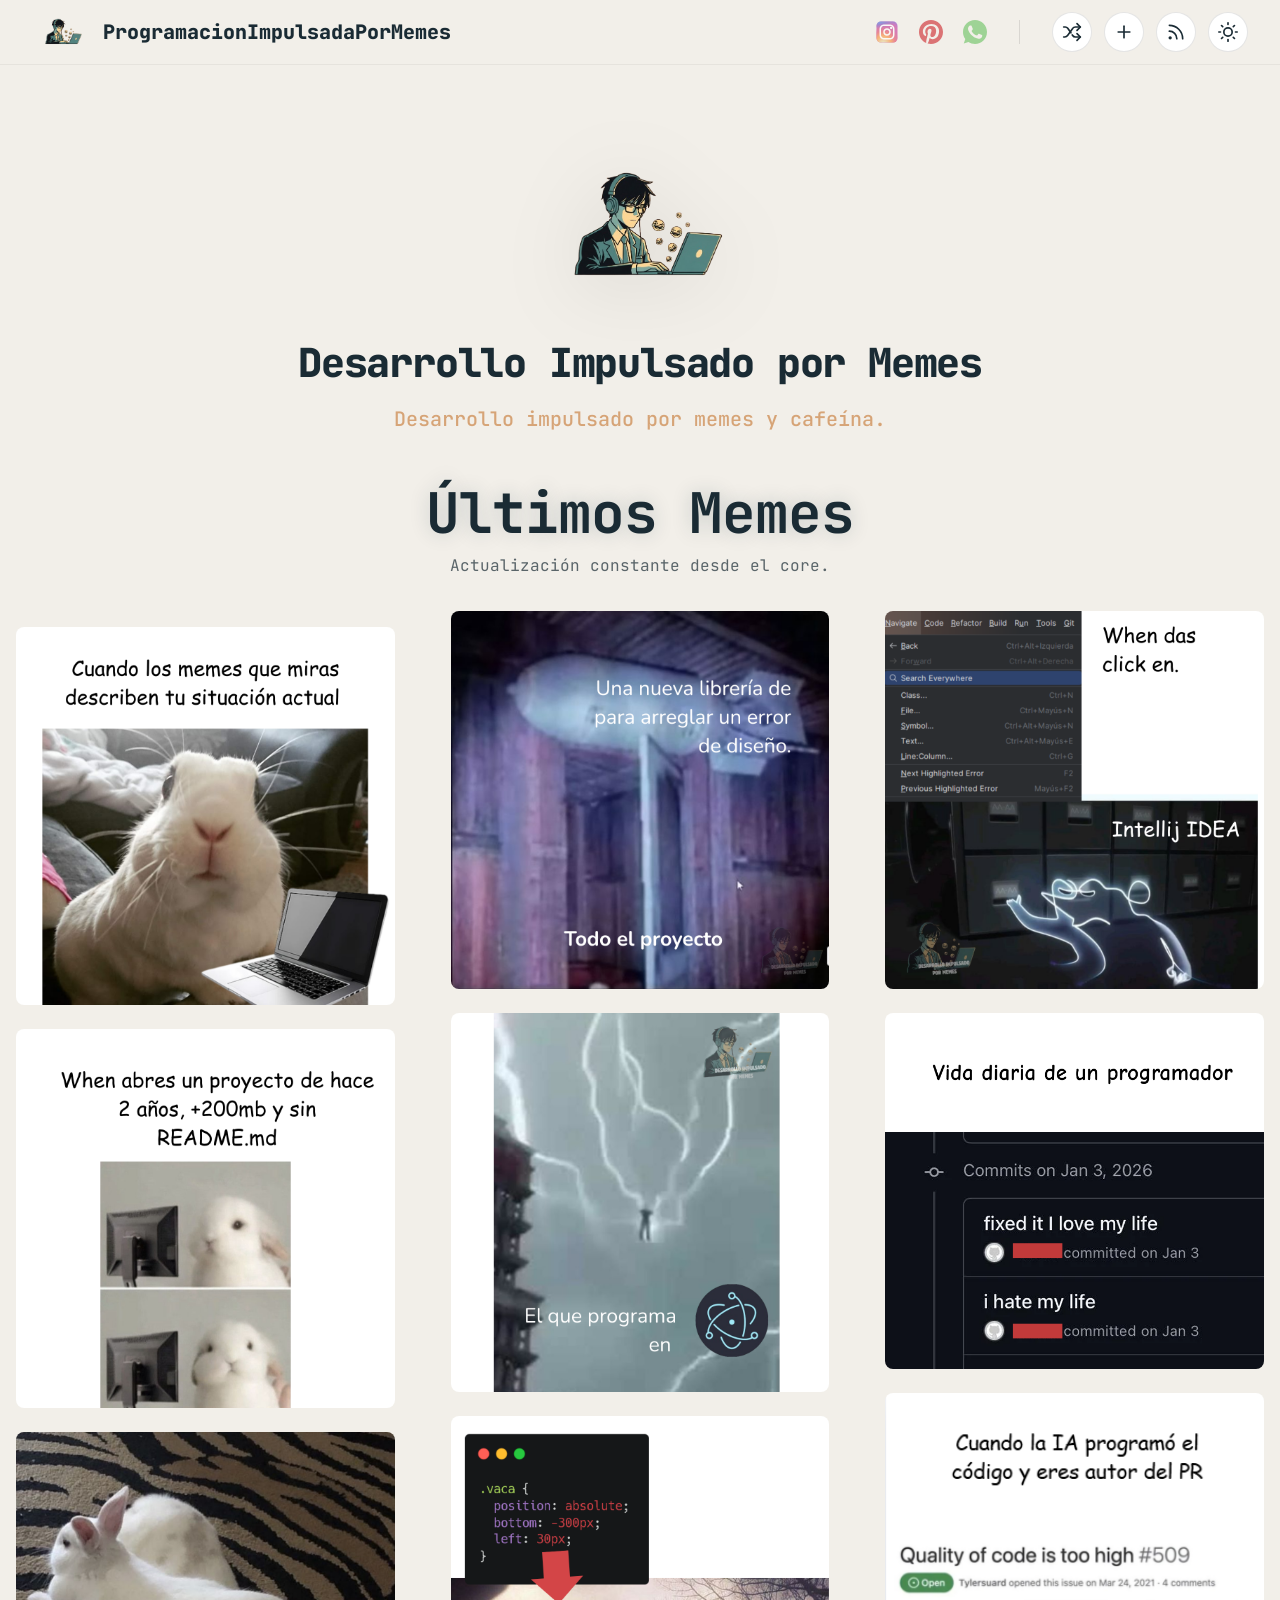
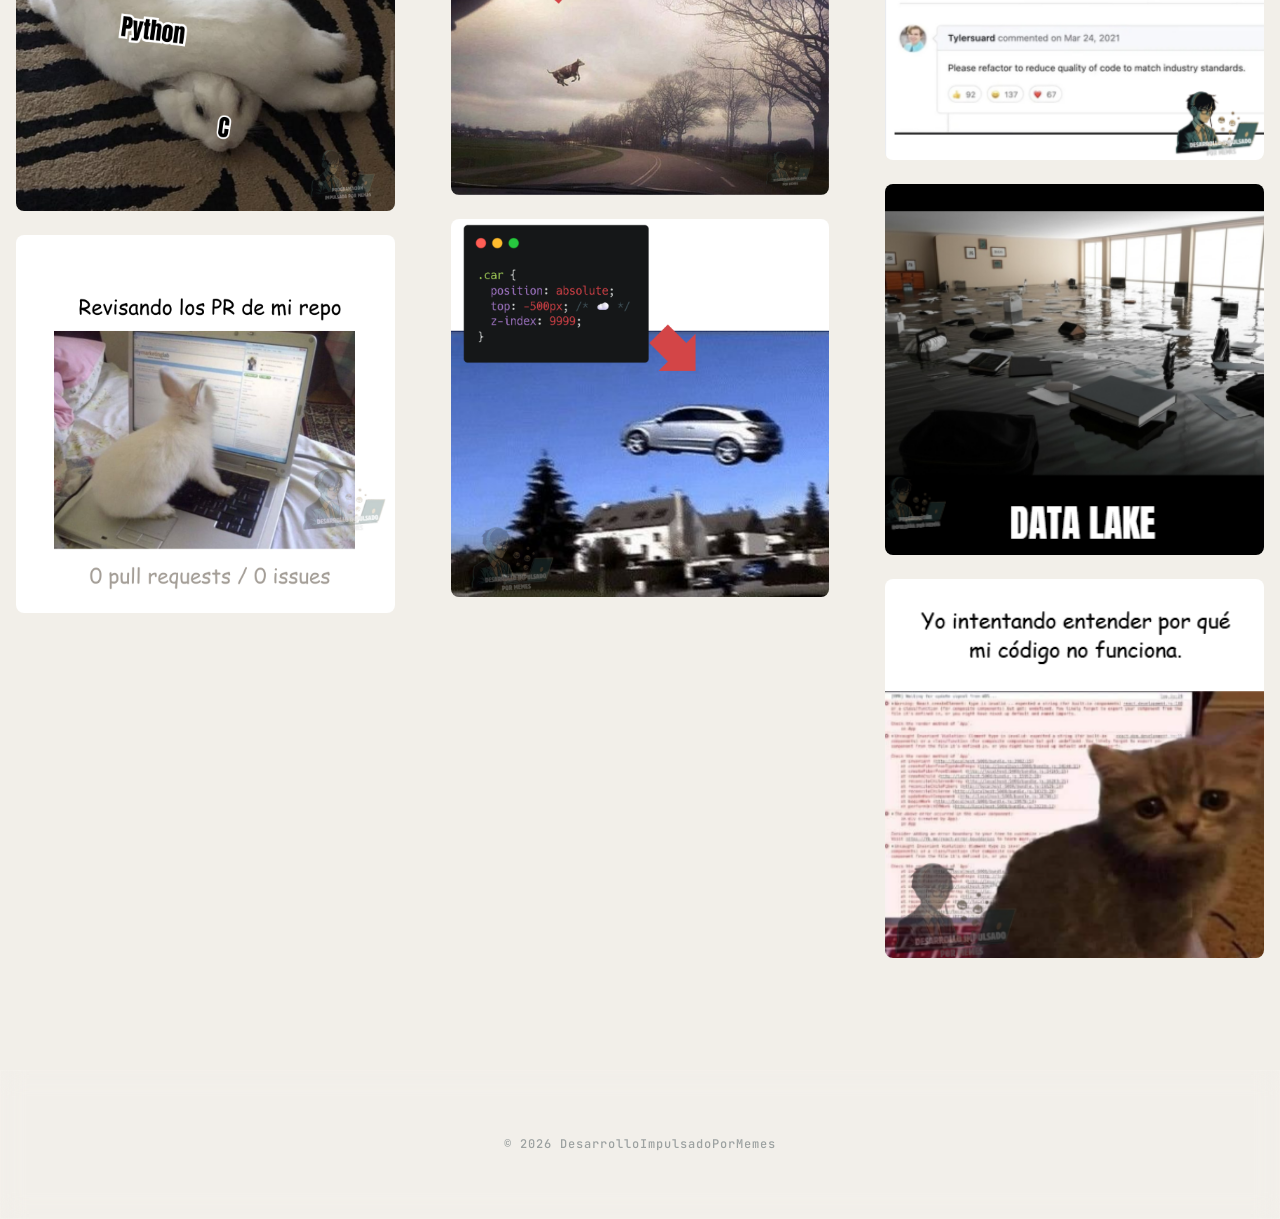
==== commit e3ae9e60: "Update from https://github.com/DesarrolloImpulsadoPorMemes/content/commit/c3eb5b27622416380ed27f8cb5" ====
--- a/index.html
+++ b/index.html
@@ -16,5 +16,5 @@
   }
 </script><!-- Google Search Console --><meta name="google-site-verification" content="lR6voiw1-6rRxAasmcEY6qm8eWrXN5FkwHopT7PoQxY"><!-- Google Fonts --><link rel="preconnect" href="https://fonts.googleapis.com"><link rel="preconnect" href="https://fonts.gstatic.com" crossorigin><link href="https://fonts.googleapis.com/css2?family=Inter:wght@400;600;900&display=swap" rel="stylesheet"><link href="https://fonts.googleapis.com/css2?family=JetBrains+Mono:wght@400;500;700;800&display=swap" rel="stylesheet"><link rel="stylesheet" href="/_astro/index.BEgqVJDZ.css">
 <style>*{box-sizing:border-box;margin:0;padding:0}:root{--bg: #F2EFE9;--surface: #ffffff;--fg: #1A2B34;--primary: #1A2B34;--secondary: #243B4A;--accent: #d49c6b;--card-shadow: 0 4px 20px rgba(0, 0, 0, .05);--font-main: "JetBrains Mono", monospace;--transition: all .3s cubic-bezier(.4, 0, .2, 1)}[data-theme=dark]{--bg: #1A2B34;--surface: #243B4A;--fg: #F2EFE9;--primary: #c9d1c1;--secondary: #d49c6b;--card-shadow: 0 4px 30px rgba(0, 0, 0, .3)}body{background-color:var(--bg);color:var(--fg);font-family:var(--font-main);line-height:1.6;min-height:100vh;transition:background-color .3s ease,color .3s ease}h1,h2,h3{text-transform:none;letter-spacing:-.02em}a{color:inherit;text-decoration:none}.glass{background:#ffffff0d;backdrop-filter:blur(12px);-webkit-backdrop-filter:blur(12px);border:1px solid rgba(255,255,255,.1)}.container{max-width:1400px;margin:0 auto;padding:0 2rem}
-</style></head> <body> <nav class="navbar sticky" data-astro-cid-5blmo7yk> <div class="container nav-content" data-astro-cid-5blmo7yk> <div class="logo" data-astro-cid-5blmo7yk> <a href="/" class="logo-link" data-astro-cid-5blmo7yk> <img src="/images/logo.png" alt="Logo" class="nav-logo-img" data-astro-cid-5blmo7yk> <span class="logo-text" data-astro-cid-5blmo7yk>ProgramacionImpulsadaPorMemes</span> </a> </div> <div class="nav-actions" data-astro-cid-5blmo7yk> <!-- Social Links --> <div class="social-links" data-astro-cid-5blmo7yk> <a href="https://www.instagram.com/desarrolloimpulsadopormemes/" target="_blank" rel="noopener noreferrer" aria-label="Instagram" data-astro-cid-5blmo7yk> <svg viewBox="0 0 32 32" fill="none" xmlns="http://www.w3.org/2000/svg" width="24" height="24" data-astro-cid-5blmo7yk> <rect x="2" y="2" width="28" height="28" rx="6" fill="url(#paint0_radial_87_7153)" data-astro-cid-5blmo7yk></rect> <rect x="2" y="2" width="28" height="28" rx="6" fill="url(#paint1_radial_87_7153)" data-astro-cid-5blmo7yk></rect> <rect x="2" y="2" width="28" height="28" rx="6" fill="url(#paint2_radial_87_7153)" data-astro-cid-5blmo7yk></rect> <path d="M23 10.5C23 11.3284 22.3284 12 21.5 12C20.6716 12 20 11.3284 20 10.5C20 9.67157 20.6716 9 21.5 9C22.3284 9 23 9.67157 23 10.5Z" fill="white" data-astro-cid-5blmo7yk></path> <path fill-rule="evenodd" clip-rule="evenodd" d="M16 21C18.7614 21 21 18.7614 21 16C21 13.2386 18.7614 11 16 11C13.2386 11 11 13.2386 11 16C11 18.7614 13.2386 21 16 21ZM16 19C17.6569 19 19 17.6569 19 16C19 14.3431 17.6569 13 16 13C14.3431 13 13 14.3431 13 16C13 17.6569 14.3431 19 16 19Z" fill="white" data-astro-cid-5blmo7yk></path> <path fill-rule="evenodd" clip-rule="evenodd" d="M6 15.6C6 12.2397 6 10.5595 6.65396 9.27606C7.2292 8.14708 8.14708 7.2292 9.27606 6.65396C10.5595 6 12.2397 6 15.6 6H16.4C19.7603 6 21.4405 6 22.7239 6.65396C23.8529 7.2292 24.7708 8.14708 25.346 9.27606C26 10.5595 26 12.2397 26 15.6V16.4C26 19.7603 26 21.4405 25.346 22.7239C24.7708 23.8529 23.8529 24.7708 22.7239 25.346C21.4405 26 19.7603 26 16.4 26H15.6C12.2397 26 10.5595 26 9.27606 25.346C8.14708 24.7708 7.2292 23.8529 6.65396 22.7239C6 21.4405 6 19.7603 6 16.4V15.6ZM15.6 8H16.4C18.1132 8 19.2777 8.00156 20.1779 8.0751C21.0548 8.14674 21.5032 8.27659 21.816 8.43597C22.5686 8.81947 23.1805 9.43139 23.564 10.184C23.7234 10.4968 23.8533 10.9452 23.9249 11.8221C23.9984 12.7223 24 13.8868 24 15.6V16.4C24 18.1132 23.9984 19.2777 23.9249 20.1779C23.8533 21.0548 23.7234 21.5032 23.564 21.816C23.1805 22.5686 22.5686 23.1805 21.816 23.564C21.5032 23.7234 21.0548 23.8533 20.1779 23.9249C19.2777 23.9984 18.1132 24 16.4 24H15.6C13.8868 24 12.7223 23.9984 11.8221 23.9249C10.9452 23.8533 10.4968 23.7234 10.184 23.564C9.43139 23.1805 8.81947 22.5686 8.43597 21.816C8.27659 21.5032 8.14674 21.0548 8.0751 20.1779C8.00156 19.2777 8 18.1132 8 16.4V15.6C8 13.8868 8.00156 12.7223 8.0751 11.8221C8.14674 10.9452 8.27659 10.4968 8.43597 10.184C8.81947 9.43139 9.43139 8.81947 10.184 8.43597C10.4968 8.27659 10.9452 8.14674 11.8221 8.0751C12.7223 8.00156 13.8868 8 15.6 8Z" fill="white" data-astro-cid-5blmo7yk></path> <defs data-astro-cid-5blmo7yk> <radialGradient id="paint0_radial_87_7153" cx="0" cy="0" r="1" gradientUnits="userSpaceOnUse" gradientTransform="translate(12 23) rotate(-55.3758) scale(25.5196)" data-astro-cid-5blmo7yk> <stop stop-color="#B13589" data-astro-cid-5blmo7yk></stop> <stop offset="0.79309" stop-color="#C62F94" data-astro-cid-5blmo7yk></stop> <stop offset="1" stop-color="#8A3AC8" data-astro-cid-5blmo7yk></stop> </radialGradient> <radialGradient id="paint1_radial_87_7153" cx="0" cy="0" r="1" gradientUnits="userSpaceOnUse" gradientTransform="translate(11 31) rotate(-65.1363) scale(22.5942)" data-astro-cid-5blmo7yk> <stop stop-color="#E0E8B7" data-astro-cid-5blmo7yk></stop> <stop offset="0.444662" stop-color="#FB8A2E" data-astro-cid-5blmo7yk></stop> <stop offset="0.71474" stop-color="#E2425C" data-astro-cid-5blmo7yk></stop> <stop offset="1" stop-color="#E2425C" stop-opacity="0" data-astro-cid-5blmo7yk></stop> </radialGradient> <radialGradient id="paint2_radial_87_7153" cx="0" cy="0" r="1" gradientUnits="userSpaceOnUse" gradientTransform="translate(0.500002 3) rotate(-8.1301) scale(38.8909 8.31836)" data-astro-cid-5blmo7yk> <stop offset="0.156701" stop-color="#406ADC" data-astro-cid-5blmo7yk></stop> <stop offset="0.467799" stop-color="#6A45BE" data-astro-cid-5blmo7yk></stop> <stop offset="1" stop-color="#6A45BE" stop-opacity="0" data-astro-cid-5blmo7yk></stop> </radialGradient> </defs> </svg> </a> <a href="https://es.pinterest.com/desarrolloimpulsadopormemes/" target="_blank" rel="noopener noreferrer" aria-label="Pinterest" data-astro-cid-5blmo7yk> <svg viewBox="0 0 48 48" version="1.1" xmlns="http://www.w3.org/2000/svg" width="24" height="24" data-astro-cid-5blmo7yk> <g id="Icons" stroke="none" stroke-width="1" fill="none" fill-rule="evenodd" data-astro-cid-5blmo7yk> <g id="Color-" transform="translate(-300.000000, -260.000000)" fill="#CC2127" data-astro-cid-5blmo7yk> <path d="M324.001411,260 C310.747575,260 300,270.744752 300,284.001411 C300,293.826072 305.910037,302.270594 314.368672,305.982007 C314.300935,304.308344 314.357382,302.293173 314.78356,300.469924 C315.246428,298.522491 317.871229,287.393897 317.871229,287.393897 C317.871229,287.393897 317.106368,285.861351 317.106368,283.59499 C317.106368,280.038808 319.169518,277.38296 321.73505,277.38296 C323.91674,277.38296 324.972306,279.022755 324.972306,280.987123 C324.972306,283.180102 323.572411,286.462515 322.852708,289.502205 C322.251543,292.050803 324.128418,294.125243 326.640325,294.125243 C331.187158,294.125243 334.249427,288.285765 334.249427,281.36532 C334.249427,276.10725 330.707356,272.170048 324.263891,272.170048 C316.985006,272.170048 312.449462,277.59746 312.449462,283.659905 C312.449462,285.754101 313.064738,287.227377 314.029988,288.367613 C314.475922,288.895396 314.535191,289.104251 314.374316,289.708238 C314.261422,290.145705 313.996119,291.21256 313.886047,291.633092 C313.725172,292.239901 313.23408,292.460046 312.686541,292.234256 C309.330746,290.865408 307.769977,287.193509 307.769977,283.064385 C307.769977,276.248368 313.519139,268.069148 324.921503,268.069148 C334.085729,268.069148 340.117128,274.704533 340.117128,281.819721 C340.117128,291.235138 334.884459,298.268478 327.165285,298.268478 C324.577174,298.268478 322.138649,296.868584 321.303228,295.279591 C321.303228,295.279591 319.908979,300.808608 319.615452,301.875463 C319.107426,303.724114 318.111131,305.575587 317.199506,307.014994 C319.358617,307.652849 321.63909,308 324.001411,308 C337.255248,308 348,297.255248 348,284.001411 C348,270.744752 337.255248,260 324.001411,260" id="Pinterest" data-astro-cid-5blmo7yk></path> </g> </g> </svg> </a> <a href="https://whatsapp.com/channel/0029VbC79hB6LwHnjMh9l344" target="_blank" rel="noopener noreferrer" aria-label="WhatsApp Channel" data-astro-cid-5blmo7yk> <svg viewBox="0 0 48 48" version="1.1" xmlns="http://www.w3.org/2000/svg" width="24" height="24" data-astro-cid-5blmo7yk> <g id="Icons" stroke="none" stroke-width="1" fill="none" fill-rule="evenodd" data-astro-cid-5blmo7yk> <g id="Color-" transform="translate(-700.000000, -360.000000)" fill="#67C15E" data-astro-cid-5blmo7yk> <path d="M723.993033,360 C710.762252,360 700,370.765287 700,383.999801 C700,389.248451 701.692661,394.116025 704.570026,398.066947 L701.579605,406.983798 L710.804449,404.035539 C714.598605,406.546975 719.126434,408 724.006967,408 C737.237748,408 748,397.234315 748,384.000199 C748,370.765685 737.237748,360.000398 724.006967,360.000398 L723.993033,360.000398 L723.993033,360 Z M717.29285,372.190836 C716.827488,371.07628 716.474784,371.034071 715.769774,371.005401 C715.529728,370.991464 715.262214,370.977527 714.96564,370.977527 C714.04845,370.977527 713.089462,371.245514 712.511043,371.838033 C711.806033,372.557577 710.056843,374.23638 710.056843,377.679202 C710.056843,381.122023 712.567571,384.451756 712.905944,384.917648 C713.258648,385.382743 717.800808,392.55031 724.853297,395.471492 C730.368379,397.757149 732.00491,397.545307 733.260074,397.27732 C735.093658,396.882308 737.393002,395.527239 737.971421,393.891043 C738.54984,392.25405 738.54984,390.857171 738.380255,390.560912 C738.211068,390.264652 737.745308,390.095816 737.040298,389.742615 C736.335288,389.389811 732.90737,387.696673 732.25849,387.470894 C731.623543,387.231179 731.017259,387.315995 730.537963,387.99333 C729.860819,388.938653 729.198006,389.89831 728.661785,390.476494 C728.238619,390.928051 727.547144,390.984595 726.969123,390.744481 C726.193254,390.420348 724.021298,389.657798 721.340985,387.273388 C719.267356,385.42535 717.856938,383.125756 717.448104,382.434484 C717.038871,381.729275 717.405907,381.319529 717.729948,380.938852 C718.082653,380.501232 718.421026,380.191036 718.77373,379.781688 C719.126434,379.372738 719.323884,379.160897 719.549599,378.681068 C719.789645,378.215575 719.62006,377.735746 719.450874,377.382942 C719.281687,377.030139 717.871269,373.587317 717.29285,372.190836 Z" id="Whatsapp" data-astro-cid-5blmo7yk></path> </g> </g> </svg> </a> </div> <div class="utility-icons" data-astro-cid-5blmo7yk> <button id="random-meme" class="icon-btn" aria-label="Meme aleatorio" title="Meme aleatorio" data-astro-cid-5blmo7yk> <svg xmlns="http://www.w3.org/2000/svg" width="20" height="20" viewBox="0 0 24 24" fill="none" stroke="currentColor" stroke-width="2" stroke-linecap="round" stroke-linejoin="round" data-astro-cid-5blmo7yk><path d="M2 18h1.4c1.3 0 2.5-.6 3.3-1.7l6.1-8.6c.7-1.1 2-1.7 3.3-1.7H22" data-astro-cid-5blmo7yk></path><path d="m18 2 4 4-4 4" data-astro-cid-5blmo7yk></path><path d="M2 6h1.9c1.2 0 2.3.6 3 1.5l3.8 5.4" data-astro-cid-5blmo7yk></path><path d="M22 18h-5.9c-1.3 0-2.6-.7-3.3-1.8l-.5-.8" data-astro-cid-5blmo7yk></path><path d="m18 14 4 4-4 4" data-astro-cid-5blmo7yk></path></svg> </button> <button id="submit-meme" class="icon-btn" aria-label="Sube tu meme" title="Sube tu meme" data-astro-cid-5blmo7yk> <svg xmlns="http://www.w3.org/2000/svg" width="20" height="20" viewBox="0 0 24 24" fill="none" stroke="currentColor" stroke-width="2" stroke-linecap="round" stroke-linejoin="round" data-astro-cid-5blmo7yk><line x1="12" y1="5" x2="12" y2="19" data-astro-cid-5blmo7yk></line><line x1="5" y1="12" x2="19" y2="12" data-astro-cid-5blmo7yk></line></svg> </button> <a href="/rss.xml" class="icon-btn" aria-label="RSS Feed" data-astro-cid-5blmo7yk> <svg xmlns="http://www.w3.org/2000/svg" width="20" height="20" viewBox="0 0 24 24" fill="none" stroke="currentColor" stroke-width="2" stroke-linecap="round" stroke-linejoin="round" data-astro-cid-5blmo7yk><path d="M4 11a9 9 0 0 1 9 9" data-astro-cid-5blmo7yk></path><path d="M4 4a16 16 0 0 1 16 16" data-astro-cid-5blmo7yk></path><circle cx="5" cy="19" r="1" data-astro-cid-5blmo7yk></circle></svg> </a> <button id="theme-toggle" class="icon-btn" aria-label="Cambiar tema" data-astro-cid-5blmo7yk> <svg class="theme-icon light" xmlns="http://www.w3.org/2000/svg" width="20" height="20" viewBox="0 0 24 24" fill="none" stroke="currentColor" stroke-width="2" stroke-linecap="round" stroke-linejoin="round" data-astro-cid-5blmo7yk><circle cx="12" cy="12" r="5" data-astro-cid-5blmo7yk></circle><line x1="12" y1="1" x2="12" y2="3" data-astro-cid-5blmo7yk></line><line x1="12" y1="21" x2="12" y2="23" data-astro-cid-5blmo7yk></line><line x1="4.22" y1="4.22" x2="5.64" y2="5.64" data-astro-cid-5blmo7yk></line><line x1="18.36" y1="18.36" x2="19.78" y2="19.78" data-astro-cid-5blmo7yk></line><line x1="1" y1="12" x2="3" y2="12" data-astro-cid-5blmo7yk></line><line x1="21" y1="12" x2="23" y2="12" data-astro-cid-5blmo7yk></line><line x1="4.22" y1="19.78" x2="5.64" y2="18.36" data-astro-cid-5blmo7yk></line><line x1="18.36" y1="5.64" x2="19.78" y2="4.22" data-astro-cid-5blmo7yk></line></svg> <svg class="theme-icon dark" xmlns="http://www.w3.org/2000/svg" width="20" height="20" viewBox="0 0 24 24" fill="none" stroke="currentColor" stroke-width="2" stroke-linecap="round" stroke-linejoin="round" data-astro-cid-5blmo7yk><path d="M21 12.79A9 9 0 1 1 11.21 3 7 7 0 0 0 21 12.79z" data-astro-cid-5blmo7yk></path></svg> </button> </div> </div> </div> </nav> <!-- Modal de Contribución Minimalista --> <div id="contribute-modal" class="contrib-overlay" data-astro-cid-5blmo7yk> <div class="contrib-content glass" data-astro-cid-5blmo7yk> <button class="close-contrib" data-astro-cid-5blmo7yk>&times;</button> <h3 data-astro-cid-5blmo7yk>¡Suma tu humor dev! 🚀</h3> <p data-astro-cid-5blmo7yk>Aporta tus memes al repositorio oficial de Programación Impulsada por Memes.</p> <div class="contrib-steps" data-astro-cid-5blmo7yk> <div class="step" data-astro-cid-5blmo7yk> <span class="step-num" data-astro-cid-5blmo7yk>1</span> <p data-astro-cid-5blmo7yk>Sube tu imagen a <code data-astro-cid-5blmo7yk>/public/images/content/</code></p> </div> <div class="step" data-astro-cid-5blmo7yk> <span class="step-num" data-astro-cid-5blmo7yk>2</span> <p data-astro-cid-5blmo7yk>Crea el post MDX en <code data-astro-cid-5blmo7yk>/src/content/posts/</code></p> </div> </div> <a href="https://github.com/tu-usuario/repo/blob/main/CONTRIBUTING.md" target="_blank" class="btn-primary" data-astro-cid-5blmo7yk>Ver guía completa</a> </div> </div>  <script type="module">const a=()=>{const o=document.getElementById("theme-toggle"),c=document.getElementById("random-meme"),m=document.getElementById("submit-meme"),e=document.getElementById("contribute-modal"),d=e?.querySelector(".close-contrib");o&&(o.onclick=()=>{const n=document.documentElement.getAttribute("data-theme")==="dark"?"light":"dark";document.documentElement.setAttribute("data-theme",n),localStorage.setItem("theme",n)}),c&&(c.onclick=()=>{const t=document.querySelectorAll(".grid-item");if(t.length>0){const n=Math.floor(Math.random()*t.length);t[n].click()}}),m&&e&&(m.onclick=()=>e.classList.add("active")),d&&e&&(d.onclick=()=>e.classList.remove("active")),e?.addEventListener("click",t=>{t.target===e&&e.classList.remove("active")})};a();document.addEventListener("astro:page-load",a);</script> <section class="hero container" data-astro-cid-bbe6dxrz> <div class="hero-content" data-astro-cid-bbe6dxrz> <div class="logo-wrapper" data-astro-cid-bbe6dxrz> <img src="/images/logo.png" alt="DesarrolloImpulsadoPorMemes Logo" class="main-logo" data-astro-cid-bbe6dxrz> </div> <div class="text-wrapper" data-astro-cid-bbe6dxrz> <h1 class="hero-title" data-astro-cid-bbe6dxrz>Desarrollo Impulsado por Memes</h1> <p class="phrase" data-astro-cid-bbe6dxrz>Copiando de StackOverflow desde 2010.</p> </div> </div> </section>  <main> <section class="section-header container"> <h2 class="neon-text">Últimos Memes</h2> <p>Actualización constante desde el core.</p> </section> <section id="grid" class="container" data-astro-cid-cfnm3mat> <div id="masonry-root" data-astro-cid-cfnm3mat> <div class="grid-item" data-post="{&#34;image&#34;:&#34;/images/content/when-memes.png&#34;,&#34;imageAlt&#34;:&#34;Un conejo con expresion muy seria y profunda mirando a la camara con un laptop al lado, dándose cuenta de la cruda realidad.&#34;,&#34;title&#34;:&#34;El Meme es la Realidad: Programación y Destino&#34;,&#34;copy&#34;:&#34;Ese momento en el que dejas de reir de los memes de programadores porque te das cuenta de que son un documental de tu vida. #DevLife #Programacion #MemeDev #Realidad&#34;,&#34;date&#34;:&#34;2026-05-29T00:00:00.000Z&#34;,&#34;published&#34;:true,&#34;category&#34;:&#34;General&#34;}" data-slug="meme-es-la-realidad" data-index="0" data-astro-cid-cfnm3mat> <div class="meme-wrapper" data-astro-cid-cfnm3mat> <img src="/images/content/when-memes.png" alt="Un conejo con expresion muy seria y profunda mirando a la camara con un laptop al lado, dándose cuenta de la cruda realidad." loading="lazy" data-astro-cid-cfnm3mat> <div class="hover-overlay" data-astro-cid-cfnm3mat> <span data-astro-cid-cfnm3mat>Ver detalle</span> </div> </div> </div><div class="grid-item" data-post="{&#34;image&#34;:&#34;/images/content/sin-documentacion.png&#34;,&#34;imageAlt&#34;:&#34;Un conejo blanco mirando con mucha confusion un monitor despues de abrir un proyecto antiguo sin documentacion.&#34;,&#34;title&#34;:&#34;Arqueología de Código: El Misterio del Proyecto sin README&#34;,&#34;copy&#34;:&#34;Abrir un proyecto tuyo de hace dos años es como leer un diario escrito en un idioma que ya no hablas. #Documentation #README #CleanCode #DeveloperProblems&#34;,&#34;date&#34;:&#34;2026-05-26T00:00:00.000Z&#34;,&#34;published&#34;:true,&#34;category&#34;:&#34;Documentación&#34;}" data-slug="arqueologia-codigo-sin-readme" data-index="1" data-astro-cid-cfnm3mat> <div class="meme-wrapper" data-astro-cid-cfnm3mat> <img src="/images/content/sin-documentacion.png" alt="Un conejo blanco mirando con mucha confusion un monitor despues de abrir un proyecto antiguo sin documentacion." loading="lazy" data-astro-cid-cfnm3mat> <div class="hover-overlay" data-astro-cid-cfnm3mat> <span data-astro-cid-cfnm3mat>Ver detalle</span> </div> </div> </div><div class="grid-item" data-post="{&#34;image&#34;:&#34;/images/content/python-c.png&#34;,&#34;imageAlt&#34;:&#34;Dos conejos en una alfombra de piel de tigre, uno encima del otro. El de arriba tiene la etiqueta Python y el de abajo la etiqueta C.&#34;,&#34;title&#34;:&#34;Python sobre C: El Secreto de la Velocidad&#34;,&#34;copy&#34;:&#34;Python es hermoso y facil, pero recuerda quien esta cargando con todo el trabajo sucio en el backend de la memoria. #Python #CLanguage #Backend #ProgrammingMemes&#34;,&#34;date&#34;:&#34;2026-05-23T00:00:00.000Z&#34;,&#34;published&#34;:true,&#34;category&#34;:&#34;Backend&#34;}" data-slug="python-sobre-c-secreto" data-index="2" data-astro-cid-cfnm3mat> <div class="meme-wrapper" data-astro-cid-cfnm3mat> <img src="/images/content/python-c.png" alt="Dos conejos en una alfombra de piel de tigre, uno encima del otro. El de arriba tiene la etiqueta Python y el de abajo la etiqueta C." loading="lazy" data-astro-cid-cfnm3mat> <div class="hover-overlay" data-astro-cid-cfnm3mat> <span data-astro-cid-cfnm3mat>Ver detalle</span> </div> </div> </div><div class="grid-item" data-post="{&#34;image&#34;:&#34;/images/content/no-prs.png&#34;,&#34;imageAlt&#34;:&#34;Un pequeño conejo blanco frente a un laptop con una pantalla que dice 0 pull requests y 0 issues.&#34;,&#34;title&#34;:&#34;El Repositorio Solitario: Paz o Tristeza&#34;,&#34;copy&#34;:&#34;Esa sensacion agridulce de que nadie reporta errores porque nadie usa tu codigo. ¿Es paz mental o el abismo de la irrelevancia? #GitHub #OpenSource #DevLife #SoloDev&#34;,&#34;date&#34;:&#34;2026-05-20T00:00:00.000Z&#34;,&#34;published&#34;:true,&#34;category&#34;:&#34;GitHub&#34;}" data-slug="repositorio-solitario" data-index="3" data-astro-cid-cfnm3mat> <div class="meme-wrapper" data-astro-cid-cfnm3mat> <img src="/images/content/no-prs.png" alt="Un pequeño conejo blanco frente a un laptop con una pantalla que dice 0 pull requests y 0 issues." loading="lazy" data-astro-cid-cfnm3mat> <div class="hover-overlay" data-astro-cid-cfnm3mat> <span data-astro-cid-cfnm3mat>Ver detalle</span> </div> </div> </div><div class="grid-item" data-post="{&#34;image&#34;:&#34;/images/content/kabum-kabum.png&#34;,&#34;imageAlt&#34;:&#34;Una bomba enorme colgada sobre una puerta de madera muy pequeña, con texto que indica que la bomba es una nueva libreria y la puerta es todo el proyecto.&#34;,&#34;title&#34;:&#34;El Caballo de Troya de las Librerías&#34;,&#34;copy&#34;:&#34;Cuando instalas una libreria de 50MB solo para centrar un div o validar un email. Cuidado con lo que metes en tu package.json. #Dependencies #CleanCode #WebPerformance #NPM&#34;,&#34;date&#34;:&#34;2026-05-17T00:00:00.000Z&#34;,&#34;published&#34;:true,&#34;category&#34;:&#34;Arquitectura&#34;}" data-slug="caballo-troya-librerias" data-index="4" data-astro-cid-cfnm3mat> <div class="meme-wrapper" data-astro-cid-cfnm3mat> <img src="/images/content/kabum-kabum.png" alt="Una bomba enorme colgada sobre una puerta de madera muy pequeña, con texto que indica que la bomba es una nueva libreria y la puerta es todo el proyecto." loading="lazy" data-astro-cid-cfnm3mat> <div class="hover-overlay" data-astro-cid-cfnm3mat> <span data-astro-cid-cfnm3mat>Ver detalle</span> </div> </div> </div><div class="grid-item" data-post="{&#34;image&#34;:&#34;/images/content/electron-be-like.png&#34;,&#34;imageAlt&#34;:&#34;Un hombre de pie bajo un cielo tormentoso recibiendo multiples descargas electricas, con el logo de Electron JS al lado.&#34;,&#34;title&#34;:&#34;Programar en Electron: Un Poder Electrizante (y Pesado)&#34;,&#34;copy&#34;:&#34;El poder de crear apps de escritorio con JS es asombroso, hasta que abres el administrador de tareas y ves el consumo de RAM. #ElectronJS #Javascript #WebDev #DesktopApps&#34;,&#34;date&#34;:&#34;2026-05-14T00:00:00.000Z&#34;,&#34;published&#34;:true,&#34;category&#34;:&#34;Desarrollo Desktop&#34;}" data-slug="poder-electron-electrizante" data-index="5" data-astro-cid-cfnm3mat> <div class="meme-wrapper" data-astro-cid-cfnm3mat> <img src="/images/content/electron-be-like.png" alt="Un hombre de pie bajo un cielo tormentoso recibiendo multiples descargas electricas, con el logo de Electron JS al lado." loading="lazy" data-astro-cid-cfnm3mat> <div class="hover-overlay" data-astro-cid-cfnm3mat> <span data-astro-cid-cfnm3mat>Ver detalle</span> </div> </div> </div><div class="grid-item" data-post="{&#34;image&#34;:&#34;/images/content/css-codes-2.png&#34;,&#34;imageAlt&#34;:&#34;Código CSS con la clase .vaca posicionada de forma absoluta con un bottom negativo, acompañado de una foto de una vaca volando en medio de un campo.&#34;,&#34;title&#34;:&#34;CSS: Cuando las Vacas Vuelan (Literalmente)&#34;,&#34;copy&#34;:&#34;Si te dijeron que tu proyecto funcionaria cuando las vacas volaran, solo necesitabas un poco de CSS absoluto. #CSS #WebDev #Programacion #FrontendTips&#34;,&#34;date&#34;:&#34;2026-05-11T00:00:00.000Z&#34;,&#34;published&#34;:true,&#34;category&#34;:&#34;Frontend&#34;}" data-slug="vacas-vuelan-css" data-index="6" data-astro-cid-cfnm3mat> <div class="meme-wrapper" data-astro-cid-cfnm3mat> <img src="/images/content/css-codes-2.png" alt="Código CSS con la clase .vaca posicionada de forma absoluta con un bottom negativo, acompañado de una foto de una vaca volando en medio de un campo." loading="lazy" data-astro-cid-cfnm3mat> <div class="hover-overlay" data-astro-cid-cfnm3mat> <span data-astro-cid-cfnm3mat>Ver detalle</span> </div> </div> </div><div class="grid-item" data-post="{&#34;image&#34;:&#34;/images/content/css-codes-1.png&#34;,&#34;imageAlt&#34;:&#34;Un fragmento de código CSS que muestra la clase .car con posición absoluta y un top de menos quinientos píxeles, junto a una imagen de un auto plateado flotando sobre un vecindario.&#34;,&#34;title&#34;:&#34;CSS: El Arte de Posicionar Autos en el Cielo&#34;,&#34;copy&#34;:&#34;Cuando el diseño dice que el auto debe estar en el header, pero tu CSS decide que debe colonizar la estratosfera. #CSS #Frontend #WebDesign #PositionAbsolute&#34;,&#34;date&#34;:&#34;2026-05-08T00:00:00.000Z&#34;,&#34;published&#34;:true,&#34;category&#34;:&#34;Frontend&#34;}" data-slug="posicionando-autos-cielo" data-index="7" data-astro-cid-cfnm3mat> <div class="meme-wrapper" data-astro-cid-cfnm3mat> <img src="/images/content/css-codes-1.png" alt="Un fragmento de código CSS que muestra la clase .car con posición absoluta y un top de menos quinientos píxeles, junto a una imagen de un auto plateado flotando sobre un vecindario." loading="lazy" data-astro-cid-cfnm3mat> <div class="hover-overlay" data-astro-cid-cfnm3mat> <span data-astro-cid-cfnm3mat>Ver detalle</span> </div> </div> </div><div class="grid-item" data-post="{&#34;image&#34;:&#34;/images/content/SEARCH.png&#34;,&#34;imageAlt&#34;:&#34;Captura del menú 'Search Everywhere' de IntelliJ IDEA superpuesta con la escena del teseracto en Interstellar, donde Cooper busca desesperadamente entre los hilos del tiempo.&#34;,&#34;title&#34;:&#34;El Oráculo de IntelliJ: Buscar en Todas Partes&#34;,&#34;copy&#34;:&#34;Cuando presionas Shift dos veces y entras en la quinta dimensión de tu proyecto. ¿Buscas un archivo o el sentido de tu existencia? #IntelliJ #MemeDev #Productividad&#34;,&#34;date&#34;:&#34;2026-05-05T00:00:00.000Z&#34;,&#34;published&#34;:true,&#34;category&#34;:&#34;Herramientas&#34;}" data-slug="oraculo-intellij" data-index="8" data-astro-cid-cfnm3mat> <div class="meme-wrapper" data-astro-cid-cfnm3mat> <img src="/images/content/SEARCH.png" alt="Captura del menú 'Search Everywhere' de IntelliJ IDEA superpuesta con la escena del teseracto en Interstellar, donde Cooper busca desesperadamente entre los hilos del tiempo." loading="lazy" data-astro-cid-cfnm3mat> <div class="hover-overlay" data-astro-cid-cfnm3mat> <span data-astro-cid-cfnm3mat>Ver detalle</span> </div> </div> </div><div class="grid-item" data-post="{&#34;image&#34;:&#34;/images/content/vida.png&#34;,&#34;imageAlt&#34;:&#34;Un historial de commits en GitHub que muestra dos mensajes contradictorios en el mismo día: 'i hate my life' seguido de 'fixed it I love my life', representando el ciclo emocional del programador.&#34;,&#34;title&#34;:&#34;vida&#34;,&#34;copy&#34;:&#34;El ciclo emocional de un dev resumido en dos commits. De odiarlo todo a amar la vida en menos de una hora. #Programacion #Debugging #GitHub #DevLife&#34;,&#34;date&#34;:&#34;2026-04-11T00:00:00.000Z&#34;,&#34;published&#34;:true,&#34;category&#34;:&#34;dev&#34;}" data-slug="vida" data-index="9" data-astro-cid-cfnm3mat> <div class="meme-wrapper" data-astro-cid-cfnm3mat> <img src="/images/content/vida.png" alt="Un historial de commits en GitHub que muestra dos mensajes contradictorios en el mismo día: 'i hate my life' seguido de 'fixed it I love my life', representando el ciclo emocional del programador." loading="lazy" data-astro-cid-cfnm3mat> <div class="hover-overlay" data-astro-cid-cfnm3mat> <span data-astro-cid-cfnm3mat>Ver detalle</span> </div> </div> </div><div class="grid-item" data-post="{&#34;image&#34;:&#34;/images/content/prs.png&#34;,&#34;imageAlt&#34;:&#34;Un hilo de GitHub donde un usuario solicita refactorizar un código de alta calidad para que parezca más mediocre y se ajuste a los estándares de la industria.&#34;,&#34;title&#34;:&#34;El Dilema del Código Demasiado Bueno&#34;,&#34;copy&#34;:&#34;Cuando la IA programa tan bien que el senior te pide que agregues un par de 'if-else' anidados para que parezca código humano. #GitHub #PullRequest #AI #Coding&#34;,&#34;date&#34;:&#34;2026-03-20T00:00:00.000Z&#34;,&#34;published&#34;:true,&#34;category&#34;:&#34;IA &#38; Workflow&#34;}" data-slug="calidad-codigo-ia" data-index="10" data-astro-cid-cfnm3mat> <div class="meme-wrapper" data-astro-cid-cfnm3mat> <img src="/images/content/prs.png" alt="Un hilo de GitHub donde un usuario solicita refactorizar un código de alta calidad para que parezca más mediocre y se ajuste a los estándares de la industria." loading="lazy" data-astro-cid-cfnm3mat> <div class="hover-overlay" data-astro-cid-cfnm3mat> <span data-astro-cid-cfnm3mat>Ver detalle</span> </div> </div> </div><div class="grid-item" data-post="{&#34;image&#34;:&#34;/images/content/data_lake.png&#34;,&#34;imageAlt&#34;:&#34;Una representación literal de un 'Data Lake' donde una oficina entera está inundada de agua oscura y llena de documentos flotando sin orden.&#34;,&#34;title&#34;:&#34;Expectativa vs Realidad del Data Lake&#34;,&#34;copy&#34;:&#34;El Data Lake según los directivos de marketing vs. cómo se ve realmente en producción. Un pantano de datos sin procesar. #BigData #DataLake #DataEngineer&#34;,&#34;date&#34;:&#34;2026-03-10T00:00:00.000Z&#34;,&#34;published&#34;:true,&#34;category&#34;:&#34;Data Engineering&#34;}" data-slug="data-lake-realidad" data-index="11" data-astro-cid-cfnm3mat> <div class="meme-wrapper" data-astro-cid-cfnm3mat> <img src="/images/content/data_lake.png" alt="Una representación literal de un 'Data Lake' donde una oficina entera está inundada de agua oscura y llena de documentos flotando sin orden." loading="lazy" data-astro-cid-cfnm3mat> <div class="hover-overlay" data-astro-cid-cfnm3mat> <span data-astro-cid-cfnm3mat>Ver detalle</span> </div> </div> </div><div class="grid-item" data-post="{&#34;image&#34;:&#34;/images/content/actual.png&#34;,&#34;imageAlt&#34;:&#34;Un gato doméstico con expresión de tristeza frente a un monitor que muestra múltiples errores de 'Invariant Violation' y fallos de React.&#34;,&#34;title&#34;:&#34;El Gato de Schrödinger del Debugging&#34;,&#34;copy&#34;:&#34;Todos hemos sido ese gato. Ese momento exacto donde el mensaje de error es más largo que tu lógica de negocio. #DesarrolloImpulsadoPorMemes #Javascript #React&#34;,&#34;date&#34;:&#34;2026-03-09T00:00:00.000Z&#34;,&#34;published&#34;:true,&#34;category&#34;:&#34;Frontend&#34;}" data-slug="gato-debugging" data-index="12" data-astro-cid-cfnm3mat> <div class="meme-wrapper" data-astro-cid-cfnm3mat> <img src="/images/content/actual.png" alt="Un gato doméstico con expresión de tristeza frente a un monitor que muestra múltiples errores de 'Invariant Violation' y fallos de React." loading="lazy" data-astro-cid-cfnm3mat> <div class="hover-overlay" data-astro-cid-cfnm3mat> <span data-astro-cid-cfnm3mat>Ver detalle</span> </div> </div> </div> </div> </section>  <script type="module">const a=()=>{const o=document.getElementById("masonry-root");if(!o)return;o.querySelectorAll(".meme-wrapper").forEach(e=>{const t=e.querySelector("img");t&&(t.complete?e.classList.add("loaded"):t.addEventListener("load",()=>e.classList.add("loaded")))}),o.addEventListener("click",e=>{const t=e.target.closest(".grid-item");if(t){const n=parseInt(t.getAttribute("data-index")||"0"),s=t.getAttribute("data-slug"),i=o.querySelectorAll(".grid-item"),l=Array.from(i).map(r=>({...JSON.parse(r.getAttribute("data-post")||"{}"),slug:r.getAttribute("data-slug")}));console.log("Opening modal at index:",n,"slug:",s),s&&window.history.pushState(null,"","#"+s);const d={posts:l,currentIndex:n};window.openMemeModal?window.openMemeModal(d):window.dispatchEvent(new CustomEvent("open-modal",{detail:d}))}})};a();document.addEventListener("astro:page-load",a);document.addEventListener("astro:after-swap",a);</script> </main> <footer class="glass"> <div class="container footer-content"> <p>
+</style></head> <body> <nav class="navbar sticky" data-astro-cid-5blmo7yk> <div class="container nav-content" data-astro-cid-5blmo7yk> <div class="logo" data-astro-cid-5blmo7yk> <a href="/" class="logo-link" data-astro-cid-5blmo7yk> <img src="/images/logo.png" alt="Logo" class="nav-logo-img" data-astro-cid-5blmo7yk> <span class="logo-text" data-astro-cid-5blmo7yk>ProgramacionImpulsadaPorMemes</span> </a> </div> <div class="nav-actions" data-astro-cid-5blmo7yk> <!-- Social Links --> <div class="social-links" data-astro-cid-5blmo7yk> <a href="https://www.instagram.com/desarrolloimpulsadopormemes/" target="_blank" rel="noopener noreferrer" aria-label="Instagram" data-astro-cid-5blmo7yk> <svg viewBox="0 0 32 32" fill="none" xmlns="http://www.w3.org/2000/svg" width="24" height="24" data-astro-cid-5blmo7yk> <rect x="2" y="2" width="28" height="28" rx="6" fill="url(#paint0_radial_87_7153)" data-astro-cid-5blmo7yk></rect> <rect x="2" y="2" width="28" height="28" rx="6" fill="url(#paint1_radial_87_7153)" data-astro-cid-5blmo7yk></rect> <rect x="2" y="2" width="28" height="28" rx="6" fill="url(#paint2_radial_87_7153)" data-astro-cid-5blmo7yk></rect> <path d="M23 10.5C23 11.3284 22.3284 12 21.5 12C20.6716 12 20 11.3284 20 10.5C20 9.67157 20.6716 9 21.5 9C22.3284 9 23 9.67157 23 10.5Z" fill="white" data-astro-cid-5blmo7yk></path> <path fill-rule="evenodd" clip-rule="evenodd" d="M16 21C18.7614 21 21 18.7614 21 16C21 13.2386 18.7614 11 16 11C13.2386 11 11 13.2386 11 16C11 18.7614 13.2386 21 16 21ZM16 19C17.6569 19 19 17.6569 19 16C19 14.3431 17.6569 13 16 13C14.3431 13 13 14.3431 13 16C13 17.6569 14.3431 19 16 19Z" fill="white" data-astro-cid-5blmo7yk></path> <path fill-rule="evenodd" clip-rule="evenodd" d="M6 15.6C6 12.2397 6 10.5595 6.65396 9.27606C7.2292 8.14708 8.14708 7.2292 9.27606 6.65396C10.5595 6 12.2397 6 15.6 6H16.4C19.7603 6 21.4405 6 22.7239 6.65396C23.8529 7.2292 24.7708 8.14708 25.346 9.27606C26 10.5595 26 12.2397 26 15.6V16.4C26 19.7603 26 21.4405 25.346 22.7239C24.7708 23.8529 23.8529 24.7708 22.7239 25.346C21.4405 26 19.7603 26 16.4 26H15.6C12.2397 26 10.5595 26 9.27606 25.346C8.14708 24.7708 7.2292 23.8529 6.65396 22.7239C6 21.4405 6 19.7603 6 16.4V15.6ZM15.6 8H16.4C18.1132 8 19.2777 8.00156 20.1779 8.0751C21.0548 8.14674 21.5032 8.27659 21.816 8.43597C22.5686 8.81947 23.1805 9.43139 23.564 10.184C23.7234 10.4968 23.8533 10.9452 23.9249 11.8221C23.9984 12.7223 24 13.8868 24 15.6V16.4C24 18.1132 23.9984 19.2777 23.9249 20.1779C23.8533 21.0548 23.7234 21.5032 23.564 21.816C23.1805 22.5686 22.5686 23.1805 21.816 23.564C21.5032 23.7234 21.0548 23.8533 20.1779 23.9249C19.2777 23.9984 18.1132 24 16.4 24H15.6C13.8868 24 12.7223 23.9984 11.8221 23.9249C10.9452 23.8533 10.4968 23.7234 10.184 23.564C9.43139 23.1805 8.81947 22.5686 8.43597 21.816C8.27659 21.5032 8.14674 21.0548 8.0751 20.1779C8.00156 19.2777 8 18.1132 8 16.4V15.6C8 13.8868 8.00156 12.7223 8.0751 11.8221C8.14674 10.9452 8.27659 10.4968 8.43597 10.184C8.81947 9.43139 9.43139 8.81947 10.184 8.43597C10.4968 8.27659 10.9452 8.14674 11.8221 8.0751C12.7223 8.00156 13.8868 8 15.6 8Z" fill="white" data-astro-cid-5blmo7yk></path> <defs data-astro-cid-5blmo7yk> <radialGradient id="paint0_radial_87_7153" cx="0" cy="0" r="1" gradientUnits="userSpaceOnUse" gradientTransform="translate(12 23) rotate(-55.3758) scale(25.5196)" data-astro-cid-5blmo7yk> <stop stop-color="#B13589" data-astro-cid-5blmo7yk></stop> <stop offset="0.79309" stop-color="#C62F94" data-astro-cid-5blmo7yk></stop> <stop offset="1" stop-color="#8A3AC8" data-astro-cid-5blmo7yk></stop> </radialGradient> <radialGradient id="paint1_radial_87_7153" cx="0" cy="0" r="1" gradientUnits="userSpaceOnUse" gradientTransform="translate(11 31) rotate(-65.1363) scale(22.5942)" data-astro-cid-5blmo7yk> <stop stop-color="#E0E8B7" data-astro-cid-5blmo7yk></stop> <stop offset="0.444662" stop-color="#FB8A2E" data-astro-cid-5blmo7yk></stop> <stop offset="0.71474" stop-color="#E2425C" data-astro-cid-5blmo7yk></stop> <stop offset="1" stop-color="#E2425C" stop-opacity="0" data-astro-cid-5blmo7yk></stop> </radialGradient> <radialGradient id="paint2_radial_87_7153" cx="0" cy="0" r="1" gradientUnits="userSpaceOnUse" gradientTransform="translate(0.500002 3) rotate(-8.1301) scale(38.8909 8.31836)" data-astro-cid-5blmo7yk> <stop offset="0.156701" stop-color="#406ADC" data-astro-cid-5blmo7yk></stop> <stop offset="0.467799" stop-color="#6A45BE" data-astro-cid-5blmo7yk></stop> <stop offset="1" stop-color="#6A45BE" stop-opacity="0" data-astro-cid-5blmo7yk></stop> </radialGradient> </defs> </svg> </a> <a href="https://es.pinterest.com/desarrolloimpulsadopormemes/" target="_blank" rel="noopener noreferrer" aria-label="Pinterest" data-astro-cid-5blmo7yk> <svg viewBox="0 0 48 48" version="1.1" xmlns="http://www.w3.org/2000/svg" width="24" height="24" data-astro-cid-5blmo7yk> <g id="Icons" stroke="none" stroke-width="1" fill="none" fill-rule="evenodd" data-astro-cid-5blmo7yk> <g id="Color-" transform="translate(-300.000000, -260.000000)" fill="#CC2127" data-astro-cid-5blmo7yk> <path d="M324.001411,260 C310.747575,260 300,270.744752 300,284.001411 C300,293.826072 305.910037,302.270594 314.368672,305.982007 C314.300935,304.308344 314.357382,302.293173 314.78356,300.469924 C315.246428,298.522491 317.871229,287.393897 317.871229,287.393897 C317.871229,287.393897 317.106368,285.861351 317.106368,283.59499 C317.106368,280.038808 319.169518,277.38296 321.73505,277.38296 C323.91674,277.38296 324.972306,279.022755 324.972306,280.987123 C324.972306,283.180102 323.572411,286.462515 322.852708,289.502205 C322.251543,292.050803 324.128418,294.125243 326.640325,294.125243 C331.187158,294.125243 334.249427,288.285765 334.249427,281.36532 C334.249427,276.10725 330.707356,272.170048 324.263891,272.170048 C316.985006,272.170048 312.449462,277.59746 312.449462,283.659905 C312.449462,285.754101 313.064738,287.227377 314.029988,288.367613 C314.475922,288.895396 314.535191,289.104251 314.374316,289.708238 C314.261422,290.145705 313.996119,291.21256 313.886047,291.633092 C313.725172,292.239901 313.23408,292.460046 312.686541,292.234256 C309.330746,290.865408 307.769977,287.193509 307.769977,283.064385 C307.769977,276.248368 313.519139,268.069148 324.921503,268.069148 C334.085729,268.069148 340.117128,274.704533 340.117128,281.819721 C340.117128,291.235138 334.884459,298.268478 327.165285,298.268478 C324.577174,298.268478 322.138649,296.868584 321.303228,295.279591 C321.303228,295.279591 319.908979,300.808608 319.615452,301.875463 C319.107426,303.724114 318.111131,305.575587 317.199506,307.014994 C319.358617,307.652849 321.63909,308 324.001411,308 C337.255248,308 348,297.255248 348,284.001411 C348,270.744752 337.255248,260 324.001411,260" id="Pinterest" data-astro-cid-5blmo7yk></path> </g> </g> </svg> </a> <a href="https://whatsapp.com/channel/0029VbC79hB6LwHnjMh9l344" target="_blank" rel="noopener noreferrer" aria-label="WhatsApp Channel" data-astro-cid-5blmo7yk> <svg viewBox="0 0 48 48" version="1.1" xmlns="http://www.w3.org/2000/svg" width="24" height="24" data-astro-cid-5blmo7yk> <g id="Icons" stroke="none" stroke-width="1" fill="none" fill-rule="evenodd" data-astro-cid-5blmo7yk> <g id="Color-" transform="translate(-700.000000, -360.000000)" fill="#67C15E" data-astro-cid-5blmo7yk> <path d="M723.993033,360 C710.762252,360 700,370.765287 700,383.999801 C700,389.248451 701.692661,394.116025 704.570026,398.066947 L701.579605,406.983798 L710.804449,404.035539 C714.598605,406.546975 719.126434,408 724.006967,408 C737.237748,408 748,397.234315 748,384.000199 C748,370.765685 737.237748,360.000398 724.006967,360.000398 L723.993033,360.000398 L723.993033,360 Z M717.29285,372.190836 C716.827488,371.07628 716.474784,371.034071 715.769774,371.005401 C715.529728,370.991464 715.262214,370.977527 714.96564,370.977527 C714.04845,370.977527 713.089462,371.245514 712.511043,371.838033 C711.806033,372.557577 710.056843,374.23638 710.056843,377.679202 C710.056843,381.122023 712.567571,384.451756 712.905944,384.917648 C713.258648,385.382743 717.800808,392.55031 724.853297,395.471492 C730.368379,397.757149 732.00491,397.545307 733.260074,397.27732 C735.093658,396.882308 737.393002,395.527239 737.971421,393.891043 C738.54984,392.25405 738.54984,390.857171 738.380255,390.560912 C738.211068,390.264652 737.745308,390.095816 737.040298,389.742615 C736.335288,389.389811 732.90737,387.696673 732.25849,387.470894 C731.623543,387.231179 731.017259,387.315995 730.537963,387.99333 C729.860819,388.938653 729.198006,389.89831 728.661785,390.476494 C728.238619,390.928051 727.547144,390.984595 726.969123,390.744481 C726.193254,390.420348 724.021298,389.657798 721.340985,387.273388 C719.267356,385.42535 717.856938,383.125756 717.448104,382.434484 C717.038871,381.729275 717.405907,381.319529 717.729948,380.938852 C718.082653,380.501232 718.421026,380.191036 718.77373,379.781688 C719.126434,379.372738 719.323884,379.160897 719.549599,378.681068 C719.789645,378.215575 719.62006,377.735746 719.450874,377.382942 C719.281687,377.030139 717.871269,373.587317 717.29285,372.190836 Z" id="Whatsapp" data-astro-cid-5blmo7yk></path> </g> </g> </svg> </a> </div> <div class="utility-icons" data-astro-cid-5blmo7yk> <button id="random-meme" class="icon-btn" aria-label="Meme aleatorio" title="Meme aleatorio" data-astro-cid-5blmo7yk> <svg xmlns="http://www.w3.org/2000/svg" width="20" height="20" viewBox="0 0 24 24" fill="none" stroke="currentColor" stroke-width="2" stroke-linecap="round" stroke-linejoin="round" data-astro-cid-5blmo7yk><path d="M2 18h1.4c1.3 0 2.5-.6 3.3-1.7l6.1-8.6c.7-1.1 2-1.7 3.3-1.7H22" data-astro-cid-5blmo7yk></path><path d="m18 2 4 4-4 4" data-astro-cid-5blmo7yk></path><path d="M2 6h1.9c1.2 0 2.3.6 3 1.5l3.8 5.4" data-astro-cid-5blmo7yk></path><path d="M22 18h-5.9c-1.3 0-2.6-.7-3.3-1.8l-.5-.8" data-astro-cid-5blmo7yk></path><path d="m18 14 4 4-4 4" data-astro-cid-5blmo7yk></path></svg> </button> <button id="submit-meme" class="icon-btn" aria-label="Sube tu meme" title="Sube tu meme" data-astro-cid-5blmo7yk> <svg xmlns="http://www.w3.org/2000/svg" width="20" height="20" viewBox="0 0 24 24" fill="none" stroke="currentColor" stroke-width="2" stroke-linecap="round" stroke-linejoin="round" data-astro-cid-5blmo7yk><line x1="12" y1="5" x2="12" y2="19" data-astro-cid-5blmo7yk></line><line x1="5" y1="12" x2="19" y2="12" data-astro-cid-5blmo7yk></line></svg> </button> <a href="/rss.xml" class="icon-btn" aria-label="RSS Feed" data-astro-cid-5blmo7yk> <svg xmlns="http://www.w3.org/2000/svg" width="20" height="20" viewBox="0 0 24 24" fill="none" stroke="currentColor" stroke-width="2" stroke-linecap="round" stroke-linejoin="round" data-astro-cid-5blmo7yk><path d="M4 11a9 9 0 0 1 9 9" data-astro-cid-5blmo7yk></path><path d="M4 4a16 16 0 0 1 16 16" data-astro-cid-5blmo7yk></path><circle cx="5" cy="19" r="1" data-astro-cid-5blmo7yk></circle></svg> </a> <button id="theme-toggle" class="icon-btn" aria-label="Cambiar tema" data-astro-cid-5blmo7yk> <svg class="theme-icon light" xmlns="http://www.w3.org/2000/svg" width="20" height="20" viewBox="0 0 24 24" fill="none" stroke="currentColor" stroke-width="2" stroke-linecap="round" stroke-linejoin="round" data-astro-cid-5blmo7yk><circle cx="12" cy="12" r="5" data-astro-cid-5blmo7yk></circle><line x1="12" y1="1" x2="12" y2="3" data-astro-cid-5blmo7yk></line><line x1="12" y1="21" x2="12" y2="23" data-astro-cid-5blmo7yk></line><line x1="4.22" y1="4.22" x2="5.64" y2="5.64" data-astro-cid-5blmo7yk></line><line x1="18.36" y1="18.36" x2="19.78" y2="19.78" data-astro-cid-5blmo7yk></line><line x1="1" y1="12" x2="3" y2="12" data-astro-cid-5blmo7yk></line><line x1="21" y1="12" x2="23" y2="12" data-astro-cid-5blmo7yk></line><line x1="4.22" y1="19.78" x2="5.64" y2="18.36" data-astro-cid-5blmo7yk></line><line x1="18.36" y1="5.64" x2="19.78" y2="4.22" data-astro-cid-5blmo7yk></line></svg> <svg class="theme-icon dark" xmlns="http://www.w3.org/2000/svg" width="20" height="20" viewBox="0 0 24 24" fill="none" stroke="currentColor" stroke-width="2" stroke-linecap="round" stroke-linejoin="round" data-astro-cid-5blmo7yk><path d="M21 12.79A9 9 0 1 1 11.21 3 7 7 0 0 0 21 12.79z" data-astro-cid-5blmo7yk></path></svg> </button> </div> </div> </div> </nav> <!-- Modal de Contribución Minimalista --> <div id="contribute-modal" class="contrib-overlay" data-astro-cid-5blmo7yk> <div class="contrib-content glass" data-astro-cid-5blmo7yk> <button class="close-contrib" data-astro-cid-5blmo7yk>&times;</button> <h3 data-astro-cid-5blmo7yk>¡Suma tu humor dev! 🚀</h3> <p data-astro-cid-5blmo7yk>Aporta tus memes al repositorio oficial de Programación Impulsada por Memes.</p> <div class="contrib-steps" data-astro-cid-5blmo7yk> <div class="step" data-astro-cid-5blmo7yk> <span class="step-num" data-astro-cid-5blmo7yk>1</span> <p data-astro-cid-5blmo7yk>Sube tu imagen a <code data-astro-cid-5blmo7yk>/public/images/content/</code></p> </div> <div class="step" data-astro-cid-5blmo7yk> <span class="step-num" data-astro-cid-5blmo7yk>2</span> <p data-astro-cid-5blmo7yk>Crea el post MDX en <code data-astro-cid-5blmo7yk>/src/content/posts/</code></p> </div> </div> <a href="https://github.com/tu-usuario/repo/blob/main/CONTRIBUTING.md" target="_blank" class="btn-primary" data-astro-cid-5blmo7yk>Ver guía completa</a> </div> </div>  <script type="module">const a=()=>{const o=document.getElementById("theme-toggle"),c=document.getElementById("random-meme"),m=document.getElementById("submit-meme"),e=document.getElementById("contribute-modal"),d=e?.querySelector(".close-contrib");o&&(o.onclick=()=>{const n=document.documentElement.getAttribute("data-theme")==="dark"?"light":"dark";document.documentElement.setAttribute("data-theme",n),localStorage.setItem("theme",n)}),c&&(c.onclick=()=>{const t=document.querySelectorAll(".grid-item");if(t.length>0){const n=Math.floor(Math.random()*t.length);t[n].click()}}),m&&e&&(m.onclick=()=>e.classList.add("active")),d&&e&&(d.onclick=()=>e.classList.remove("active")),e?.addEventListener("click",t=>{t.target===e&&e.classList.remove("active")})};a();document.addEventListener("astro:page-load",a);</script> <section class="hero container" data-astro-cid-bbe6dxrz> <div class="hero-content" data-astro-cid-bbe6dxrz> <div class="logo-wrapper" data-astro-cid-bbe6dxrz> <img src="/images/logo.png" alt="DesarrolloImpulsadoPorMemes Logo" class="main-logo" data-astro-cid-bbe6dxrz> </div> <div class="text-wrapper" data-astro-cid-bbe6dxrz> <h1 class="hero-title" data-astro-cid-bbe6dxrz>Desarrollo Impulsado por Memes</h1> <p class="phrase" data-astro-cid-bbe6dxrz>Desarrollo impulsado por memes y cafeína.</p> </div> </div> </section>  <main> <section class="section-header container"> <h2 class="neon-text">Últimos Memes</h2> <p>Actualización constante desde el core.</p> </section> <section id="grid" class="container" data-astro-cid-cfnm3mat> <div id="masonry-root" data-astro-cid-cfnm3mat> <div class="grid-item" data-post="{&#34;image&#34;:&#34;/images/content/when-memes.png&#34;,&#34;imageAlt&#34;:&#34;Un conejo con expresion muy seria y profunda mirando a la camara con un laptop al lado, dándose cuenta de la cruda realidad.&#34;,&#34;title&#34;:&#34;El Meme es la Realidad: Programación y Destino&#34;,&#34;copy&#34;:&#34;Ese momento en el que dejas de reir de los memes de programadores porque te das cuenta de que son un documental de tu vida. #DevLife #Programacion #MemeDev #Realidad&#34;,&#34;date&#34;:&#34;2026-05-29T00:00:00.000Z&#34;,&#34;published&#34;:true,&#34;category&#34;:&#34;General&#34;}" data-slug="meme-es-la-realidad" data-index="0" data-astro-cid-cfnm3mat> <div class="meme-wrapper" data-astro-cid-cfnm3mat> <img src="/images/content/when-memes.png" alt="Un conejo con expresion muy seria y profunda mirando a la camara con un laptop al lado, dándose cuenta de la cruda realidad." loading="lazy" data-astro-cid-cfnm3mat> <div class="hover-overlay" data-astro-cid-cfnm3mat> <span data-astro-cid-cfnm3mat>Ver detalle</span> </div> </div> </div><div class="grid-item" data-post="{&#34;image&#34;:&#34;/images/content/sin-documentacion.png&#34;,&#34;imageAlt&#34;:&#34;Un conejo blanco mirando con mucha confusion un monitor despues de abrir un proyecto antiguo sin documentacion.&#34;,&#34;title&#34;:&#34;Arqueología de Código: El Misterio del Proyecto sin README&#34;,&#34;copy&#34;:&#34;Abrir un proyecto tuyo de hace dos años es como leer un diario escrito en un idioma que ya no hablas. #Documentation #README #CleanCode #DeveloperProblems&#34;,&#34;date&#34;:&#34;2026-05-26T00:00:00.000Z&#34;,&#34;published&#34;:true,&#34;category&#34;:&#34;Documentación&#34;}" data-slug="arqueologia-codigo-sin-readme" data-index="1" data-astro-cid-cfnm3mat> <div class="meme-wrapper" data-astro-cid-cfnm3mat> <img src="/images/content/sin-documentacion.png" alt="Un conejo blanco mirando con mucha confusion un monitor despues de abrir un proyecto antiguo sin documentacion." loading="lazy" data-astro-cid-cfnm3mat> <div class="hover-overlay" data-astro-cid-cfnm3mat> <span data-astro-cid-cfnm3mat>Ver detalle</span> </div> </div> </div><div class="grid-item" data-post="{&#34;image&#34;:&#34;/images/content/python-c.png&#34;,&#34;imageAlt&#34;:&#34;Dos conejos en una alfombra de piel de tigre, uno encima del otro. El de arriba tiene la etiqueta Python y el de abajo la etiqueta C.&#34;,&#34;title&#34;:&#34;Python sobre C: El Secreto de la Velocidad&#34;,&#34;copy&#34;:&#34;Python es hermoso y facil, pero recuerda quien esta cargando con todo el trabajo sucio en el backend de la memoria. #Python #CLanguage #Backend #ProgrammingMemes&#34;,&#34;date&#34;:&#34;2026-05-23T00:00:00.000Z&#34;,&#34;published&#34;:true,&#34;category&#34;:&#34;Backend&#34;}" data-slug="python-sobre-c-secreto" data-index="2" data-astro-cid-cfnm3mat> <div class="meme-wrapper" data-astro-cid-cfnm3mat> <img src="/images/content/python-c.png" alt="Dos conejos en una alfombra de piel de tigre, uno encima del otro. El de arriba tiene la etiqueta Python y el de abajo la etiqueta C." loading="lazy" data-astro-cid-cfnm3mat> <div class="hover-overlay" data-astro-cid-cfnm3mat> <span data-astro-cid-cfnm3mat>Ver detalle</span> </div> </div> </div><div class="grid-item" data-post="{&#34;image&#34;:&#34;/images/content/no-prs.png&#34;,&#34;imageAlt&#34;:&#34;Un pequeño conejo blanco frente a un laptop con una pantalla que dice 0 pull requests y 0 issues.&#34;,&#34;title&#34;:&#34;El Repositorio Solitario: Paz o Tristeza&#34;,&#34;copy&#34;:&#34;Esa sensacion agridulce de que nadie reporta errores porque nadie usa tu codigo. ¿Es paz mental o el abismo de la irrelevancia? #GitHub #OpenSource #DevLife #SoloDev&#34;,&#34;date&#34;:&#34;2026-05-20T00:00:00.000Z&#34;,&#34;published&#34;:true,&#34;category&#34;:&#34;GitHub&#34;}" data-slug="repositorio-solitario" data-index="3" data-astro-cid-cfnm3mat> <div class="meme-wrapper" data-astro-cid-cfnm3mat> <img src="/images/content/no-prs.png" alt="Un pequeño conejo blanco frente a un laptop con una pantalla que dice 0 pull requests y 0 issues." loading="lazy" data-astro-cid-cfnm3mat> <div class="hover-overlay" data-astro-cid-cfnm3mat> <span data-astro-cid-cfnm3mat>Ver detalle</span> </div> </div> </div><div class="grid-item" data-post="{&#34;image&#34;:&#34;/images/content/kabum-kabum.png&#34;,&#34;imageAlt&#34;:&#34;Una bomba enorme colgada sobre una puerta de madera muy pequeña, con texto que indica que la bomba es una nueva libreria y la puerta es todo el proyecto.&#34;,&#34;title&#34;:&#34;El Caballo de Troya de las Librerías&#34;,&#34;copy&#34;:&#34;Cuando instalas una libreria de 50MB solo para centrar un div o validar un email. Cuidado con lo que metes en tu package.json. #Dependencies #CleanCode #WebPerformance #NPM&#34;,&#34;date&#34;:&#34;2026-05-17T00:00:00.000Z&#34;,&#34;published&#34;:true,&#34;category&#34;:&#34;Arquitectura&#34;}" data-slug="caballo-troya-librerias" data-index="4" data-astro-cid-cfnm3mat> <div class="meme-wrapper" data-astro-cid-cfnm3mat> <img src="/images/content/kabum-kabum.png" alt="Una bomba enorme colgada sobre una puerta de madera muy pequeña, con texto que indica que la bomba es una nueva libreria y la puerta es todo el proyecto." loading="lazy" data-astro-cid-cfnm3mat> <div class="hover-overlay" data-astro-cid-cfnm3mat> <span data-astro-cid-cfnm3mat>Ver detalle</span> </div> </div> </div><div class="grid-item" data-post="{&#34;image&#34;:&#34;/images/content/electron-be-like.png&#34;,&#34;imageAlt&#34;:&#34;Un hombre de pie bajo un cielo tormentoso recibiendo multiples descargas electricas, con el logo de Electron JS al lado.&#34;,&#34;title&#34;:&#34;Programar en Electron: Un Poder Electrizante (y Pesado)&#34;,&#34;copy&#34;:&#34;El poder de crear apps de escritorio con JS es asombroso, hasta que abres el administrador de tareas y ves el consumo de RAM. #ElectronJS #Javascript #WebDev #DesktopApps&#34;,&#34;date&#34;:&#34;2026-05-14T00:00:00.000Z&#34;,&#34;published&#34;:true,&#34;category&#34;:&#34;Desarrollo Desktop&#34;}" data-slug="poder-electron-electrizante" data-index="5" data-astro-cid-cfnm3mat> <div class="meme-wrapper" data-astro-cid-cfnm3mat> <img src="/images/content/electron-be-like.png" alt="Un hombre de pie bajo un cielo tormentoso recibiendo multiples descargas electricas, con el logo de Electron JS al lado." loading="lazy" data-astro-cid-cfnm3mat> <div class="hover-overlay" data-astro-cid-cfnm3mat> <span data-astro-cid-cfnm3mat>Ver detalle</span> </div> </div> </div><div class="grid-item" data-post="{&#34;image&#34;:&#34;/images/content/css-codes-2.png&#34;,&#34;imageAlt&#34;:&#34;Código CSS con la clase .vaca posicionada de forma absoluta con un bottom negativo, acompañado de una foto de una vaca volando en medio de un campo.&#34;,&#34;title&#34;:&#34;CSS: Cuando las Vacas Vuelan (Literalmente)&#34;,&#34;copy&#34;:&#34;Si te dijeron que tu proyecto funcionaria cuando las vacas volaran, solo necesitabas un poco de CSS absoluto. #CSS #WebDev #Programacion #FrontendTips&#34;,&#34;date&#34;:&#34;2026-05-11T00:00:00.000Z&#34;,&#34;published&#34;:true,&#34;category&#34;:&#34;Frontend&#34;}" data-slug="vacas-vuelan-css" data-index="6" data-astro-cid-cfnm3mat> <div class="meme-wrapper" data-astro-cid-cfnm3mat> <img src="/images/content/css-codes-2.png" alt="Código CSS con la clase .vaca posicionada de forma absoluta con un bottom negativo, acompañado de una foto de una vaca volando en medio de un campo." loading="lazy" data-astro-cid-cfnm3mat> <div class="hover-overlay" data-astro-cid-cfnm3mat> <span data-astro-cid-cfnm3mat>Ver detalle</span> </div> </div> </div><div class="grid-item" data-post="{&#34;image&#34;:&#34;/images/content/css-codes-1.png&#34;,&#34;imageAlt&#34;:&#34;Un fragmento de código CSS que muestra la clase .car con posición absoluta y un top de menos quinientos píxeles, junto a una imagen de un auto plateado flotando sobre un vecindario.&#34;,&#34;title&#34;:&#34;CSS: El Arte de Posicionar Autos en el Cielo&#34;,&#34;copy&#34;:&#34;Cuando el diseño dice que el auto debe estar en el header, pero tu CSS decide que debe colonizar la estratosfera. #CSS #Frontend #WebDesign #PositionAbsolute&#34;,&#34;date&#34;:&#34;2026-05-08T00:00:00.000Z&#34;,&#34;published&#34;:true,&#34;category&#34;:&#34;Frontend&#34;}" data-slug="posicionando-autos-cielo" data-index="7" data-astro-cid-cfnm3mat> <div class="meme-wrapper" data-astro-cid-cfnm3mat> <img src="/images/content/css-codes-1.png" alt="Un fragmento de código CSS que muestra la clase .car con posición absoluta y un top de menos quinientos píxeles, junto a una imagen de un auto plateado flotando sobre un vecindario." loading="lazy" data-astro-cid-cfnm3mat> <div class="hover-overlay" data-astro-cid-cfnm3mat> <span data-astro-cid-cfnm3mat>Ver detalle</span> </div> </div> </div><div class="grid-item" data-post="{&#34;image&#34;:&#34;/images/content/SEARCH.png&#34;,&#34;imageAlt&#34;:&#34;Captura del menú 'Search Everywhere' de IntelliJ IDEA superpuesta con la escena del teseracto en Interstellar, donde Cooper busca desesperadamente entre los hilos del tiempo.&#34;,&#34;title&#34;:&#34;El Oráculo de IntelliJ: Buscar en Todas Partes&#34;,&#34;copy&#34;:&#34;Cuando presionas Shift dos veces y entras en la quinta dimensión de tu proyecto. ¿Buscas un archivo o el sentido de tu existencia? #IntelliJ #MemeDev #Productividad&#34;,&#34;date&#34;:&#34;2026-05-05T00:00:00.000Z&#34;,&#34;published&#34;:true,&#34;category&#34;:&#34;Herramientas&#34;}" data-slug="oraculo-intellij" data-index="8" data-astro-cid-cfnm3mat> <div class="meme-wrapper" data-astro-cid-cfnm3mat> <img src="/images/content/SEARCH.png" alt="Captura del menú 'Search Everywhere' de IntelliJ IDEA superpuesta con la escena del teseracto en Interstellar, donde Cooper busca desesperadamente entre los hilos del tiempo." loading="lazy" data-astro-cid-cfnm3mat> <div class="hover-overlay" data-astro-cid-cfnm3mat> <span data-astro-cid-cfnm3mat>Ver detalle</span> </div> </div> </div><div class="grid-item" data-post="{&#34;image&#34;:&#34;/images/content/vida.png&#34;,&#34;imageAlt&#34;:&#34;Un historial de commits en GitHub que muestra dos mensajes contradictorios en el mismo día: 'i hate my life' seguido de 'fixed it I love my life', representando el ciclo emocional del programador.&#34;,&#34;title&#34;:&#34;vida&#34;,&#34;copy&#34;:&#34;El ciclo emocional de un dev resumido en dos commits. De odiarlo todo a amar la vida en menos de una hora. #Programacion #Debugging #GitHub #DevLife&#34;,&#34;date&#34;:&#34;2026-04-11T00:00:00.000Z&#34;,&#34;published&#34;:true,&#34;category&#34;:&#34;dev&#34;}" data-slug="vida" data-index="9" data-astro-cid-cfnm3mat> <div class="meme-wrapper" data-astro-cid-cfnm3mat> <img src="/images/content/vida.png" alt="Un historial de commits en GitHub que muestra dos mensajes contradictorios en el mismo día: 'i hate my life' seguido de 'fixed it I love my life', representando el ciclo emocional del programador." loading="lazy" data-astro-cid-cfnm3mat> <div class="hover-overlay" data-astro-cid-cfnm3mat> <span data-astro-cid-cfnm3mat>Ver detalle</span> </div> </div> </div><div class="grid-item" data-post="{&#34;image&#34;:&#34;/images/content/prs.png&#34;,&#34;imageAlt&#34;:&#34;Un hilo de GitHub donde un usuario solicita refactorizar un código de alta calidad para que parezca más mediocre y se ajuste a los estándares de la industria.&#34;,&#34;title&#34;:&#34;El Dilema del Código Demasiado Bueno&#34;,&#34;copy&#34;:&#34;Cuando la IA programa tan bien que el senior te pide que agregues un par de 'if-else' anidados para que parezca código humano. #GitHub #PullRequest #AI #Coding&#34;,&#34;date&#34;:&#34;2026-03-20T00:00:00.000Z&#34;,&#34;published&#34;:true,&#34;category&#34;:&#34;IA &#38; Workflow&#34;}" data-slug="calidad-codigo-ia" data-index="10" data-astro-cid-cfnm3mat> <div class="meme-wrapper" data-astro-cid-cfnm3mat> <img src="/images/content/prs.png" alt="Un hilo de GitHub donde un usuario solicita refactorizar un código de alta calidad para que parezca más mediocre y se ajuste a los estándares de la industria." loading="lazy" data-astro-cid-cfnm3mat> <div class="hover-overlay" data-astro-cid-cfnm3mat> <span data-astro-cid-cfnm3mat>Ver detalle</span> </div> </div> </div><div class="grid-item" data-post="{&#34;image&#34;:&#34;/images/content/data_lake.png&#34;,&#34;imageAlt&#34;:&#34;Una representación literal de un 'Data Lake' donde una oficina entera está inundada de agua oscura y llena de documentos flotando sin orden.&#34;,&#34;title&#34;:&#34;Expectativa vs Realidad del Data Lake&#34;,&#34;copy&#34;:&#34;El Data Lake según los directivos de marketing vs. cómo se ve realmente en producción. Un pantano de datos sin procesar. #BigData #DataLake #DataEngineer&#34;,&#34;date&#34;:&#34;2026-03-10T00:00:00.000Z&#34;,&#34;published&#34;:true,&#34;category&#34;:&#34;Data Engineering&#34;}" data-slug="data-lake-realidad" data-index="11" data-astro-cid-cfnm3mat> <div class="meme-wrapper" data-astro-cid-cfnm3mat> <img src="/images/content/data_lake.png" alt="Una representación literal de un 'Data Lake' donde una oficina entera está inundada de agua oscura y llena de documentos flotando sin orden." loading="lazy" data-astro-cid-cfnm3mat> <div class="hover-overlay" data-astro-cid-cfnm3mat> <span data-astro-cid-cfnm3mat>Ver detalle</span> </div> </div> </div><div class="grid-item" data-post="{&#34;image&#34;:&#34;/images/content/actual.png&#34;,&#34;imageAlt&#34;:&#34;Un gato doméstico con expresión de tristeza frente a un monitor que muestra múltiples errores de 'Invariant Violation' y fallos de React.&#34;,&#34;title&#34;:&#34;El Gato de Schrödinger del Debugging&#34;,&#34;copy&#34;:&#34;Todos hemos sido ese gato. Ese momento exacto donde el mensaje de error es más largo que tu lógica de negocio. #DesarrolloImpulsadoPorMemes #Javascript #React&#34;,&#34;date&#34;:&#34;2026-03-09T00:00:00.000Z&#34;,&#34;published&#34;:true,&#34;category&#34;:&#34;Frontend&#34;}" data-slug="gato-debugging" data-index="12" data-astro-cid-cfnm3mat> <div class="meme-wrapper" data-astro-cid-cfnm3mat> <img src="/images/content/actual.png" alt="Un gato doméstico con expresión de tristeza frente a un monitor que muestra múltiples errores de 'Invariant Violation' y fallos de React." loading="lazy" data-astro-cid-cfnm3mat> <div class="hover-overlay" data-astro-cid-cfnm3mat> <span data-astro-cid-cfnm3mat>Ver detalle</span> </div> </div> </div> </div> </section>  <script type="module">const a=()=>{const o=document.getElementById("masonry-root");if(!o)return;o.querySelectorAll(".meme-wrapper").forEach(e=>{const t=e.querySelector("img");t&&(t.complete?e.classList.add("loaded"):t.addEventListener("load",()=>e.classList.add("loaded")))}),o.addEventListener("click",e=>{const t=e.target.closest(".grid-item");if(t){const n=parseInt(t.getAttribute("data-index")||"0"),s=t.getAttribute("data-slug"),i=o.querySelectorAll(".grid-item"),l=Array.from(i).map(r=>({...JSON.parse(r.getAttribute("data-post")||"{}"),slug:r.getAttribute("data-slug")}));console.log("Opening modal at index:",n,"slug:",s),s&&window.history.pushState(null,"","#"+s);const d={posts:l,currentIndex:n};window.openMemeModal?window.openMemeModal(d):window.dispatchEvent(new CustomEvent("open-modal",{detail:d}))}})};a();document.addEventListener("astro:page-load",a);document.addEventListener("astro:after-swap",a);</script> </main> <footer class="glass"> <div class="container footer-content"> <p>
 &copy; 2026 DesarrolloImpulsadoPorMemes </p> </div> </footer> <div id="modal" class="modal-overlay" data-astro-cid-qmzm2soj> <div class="modal-content glass" data-astro-cid-qmzm2soj> <button class="close-btn" aria-label="Cerrar" data-astro-cid-qmzm2soj>&times;</button> <!-- Navigation Buttons --> <button class="nav-btn prev" aria-label="Anterior" data-astro-cid-qmzm2soj>&#8249;</button> <button class="nav-btn next" aria-label="Siguiente" data-astro-cid-qmzm2soj>&#8250;</button> <div class="modal-body" data-astro-cid-qmzm2soj> <div class="modal-image" data-astro-cid-qmzm2soj> <img id="modal-img" src="" alt="" data-astro-cid-qmzm2soj> </div> <div class="modal-info" data-astro-cid-qmzm2soj> <h2 id="modal-title" data-astro-cid-qmzm2soj></h2> <p id="modal-copy" class="copy" data-astro-cid-qmzm2soj></p> <div class="modal-meta" data-astro-cid-qmzm2soj> <span id="modal-date" data-astro-cid-qmzm2soj></span> <span id="modal-category" class="badge" data-astro-cid-qmzm2soj></span> </div> <div class="modal-share" data-astro-cid-qmzm2soj> <p data-astro-cid-qmzm2soj>Compartir:</p> <div class="share-buttons" data-astro-cid-qmzm2soj> <button id="share-linkedin" class="share-btn linkedin" title="Compartir en LinkedIn" data-astro-cid-qmzm2soj> <svg viewBox="0 0 24 24" width="20" height="20" fill="currentColor" data-astro-cid-qmzm2soj><path d="M19 0h-14c-2.761 0-5 2.239-5 5v14c0 2.761 2.239 5 5 5h14c2.762 0 5-2.239 5-5v-14c0-2.761-2.238-5-5-5zm-11 19h-3v-11h3v11zm-1.5-12.268c-.966 0-1.75-.79-1.75-1.764s.784-1.764 1.75-1.764 1.75.79 1.75 1.764-.783 1.764-1.75 1.764zm13.5 12.268h-3v-5.604c0-3.368-4-3.113-4 0v5.604h-3v-11h3v1.765c1.396-2.586 7-2.777 7 2.476v6.759z" data-astro-cid-qmzm2soj></path></svg> </button> <button id="share-telegram" class="share-btn telegram" title="Compartir en Telegram" data-astro-cid-qmzm2soj> <svg viewBox="0 0 24 24" width="20" height="20" fill="currentColor" data-astro-cid-qmzm2soj><path d="M12 0c-6.627 0-12 5.373-12 12s5.373 12 12 12 12-5.373 12-12-5.373-12-12-12zm4.462 8.357l-1.554 7.339c-.117.518-.424.647-.857.406l-2.37-1.745-1.144 1.1c-.126.126-.232.232-.472.232l.169-2.407 4.382-3.958c.19-.169-.041-.263-.294-.094l-5.417 3.411-2.333-.73c-.507-.158-.517-.507.108-.752l9.105-3.505c.421-.155.79.096.658.653z" data-astro-cid-qmzm2soj></path></svg> </button> <button id="share-copy" class="share-btn copy-link" title="Copiar enlace directo" data-astro-cid-qmzm2soj> <svg viewBox="0 0 24 24" width="20" height="20" fill="none" stroke="currentColor" stroke-width="2" stroke-linecap="round" stroke-linejoin="round" data-astro-cid-qmzm2soj><rect x="9" y="9" width="13" height="13" rx="2" ry="2" data-astro-cid-qmzm2soj></rect><path d="M5 15H4a2 2 0 0 1-2-2V4a2 2 0 0 1 2-2h9a2 2 0 0 1 2 2v1" data-astro-cid-qmzm2soj></path></svg> </button> </div> </div> </div> </div> </div> </div>  <script type="module">const n=document.getElementById("modal"),p=n?.querySelector(".close-btn"),r=n?.querySelector(".nav-btn.prev"),d=n?.querySelector(".nav-btn.next"),f=document.getElementById("share-linkedin"),v=document.getElementById("share-telegram"),y=document.getElementById("share-copy");let s=[],c=-1;const i=e=>{if(e<0||e>=s.length)return;c=e;const t=s[e],o=document.getElementById("modal-img"),l=document.getElementById("modal-title"),a=document.getElementById("modal-copy"),u=document.getElementById("modal-date"),g=document.getElementById("modal-category");o&&(o.src=t.image),l&&(l.innerText=t.title||"Meme Post"),a&&(a.innerText=t.copy||""),u&&(u.innerText=new Date(t.date).toLocaleDateString()),g&&(g.innerText=t.category),t.slug&&window.history.pushState(null,"","#"+t.slug),r&&r.classList.toggle("disabled",e===0),d&&d.classList.toggle("disabled",e===s.length-1)},m=()=>{n&&(n.classList.add("closing"),setTimeout(()=>{n.classList.remove("active","closing"),document.body.style.overflow="auto",window.history.pushState(null,"",window.location.pathname)},300))},w=e=>{n&&(s=e.posts,i(e.currentIndex),n.classList.remove("closing"),n.classList.add("active"),document.body.style.overflow="hidden")};f?.addEventListener("click",()=>{s[c];const e=encodeURIComponent(window.location.href);window.open(`https://www.linkedin.com/sharing/share-offsite/?url=${e}`,"_blank")});v?.addEventListener("click",()=>{const e=s[c],t=encodeURIComponent(window.location.href),o=encodeURIComponent(e.copy||e.title);window.open(`https://t.me/share/url?url=${t}&text=${o}`,"_blank")});y?.addEventListener("click",()=>{navigator.clipboard.writeText(window.location.href).then(()=>{const e=y,t=e.style.color;e.style.color="var(--accent)",setTimeout(()=>e.style.color=t,2e3),alert("¡Enlace copiado al portapapeles!")})});const h=()=>{const e=window.location.hash.substring(1);if(!e)return;const t=setInterval(()=>{const o=document.querySelectorAll(".grid-item");if(o.length>0){clearInterval(t);const l=Array.from(o).find(a=>a.getAttribute("data-slug")===e);l&&l.dispatchEvent(new Event("click",{bubbles:!0}))}},100)};window.openMemeModal=w;window.addEventListener("open-modal",(e=>{w(e.detail)}));p?.addEventListener("click",m);r?.addEventListener("click",()=>i(c-1));d?.addEventListener("click",()=>i(c+1));n?.addEventListener("click",e=>{e.target===n&&m()});window.addEventListener("keydown",e=>{n?.classList.contains("active")&&(e.key==="Escape"&&m(),e.key==="ArrowLeft"&&i(c-1),e.key==="ArrowRight"&&i(c+1))});h();document.addEventListener("astro:page-load",h);</script>  </body> </html>
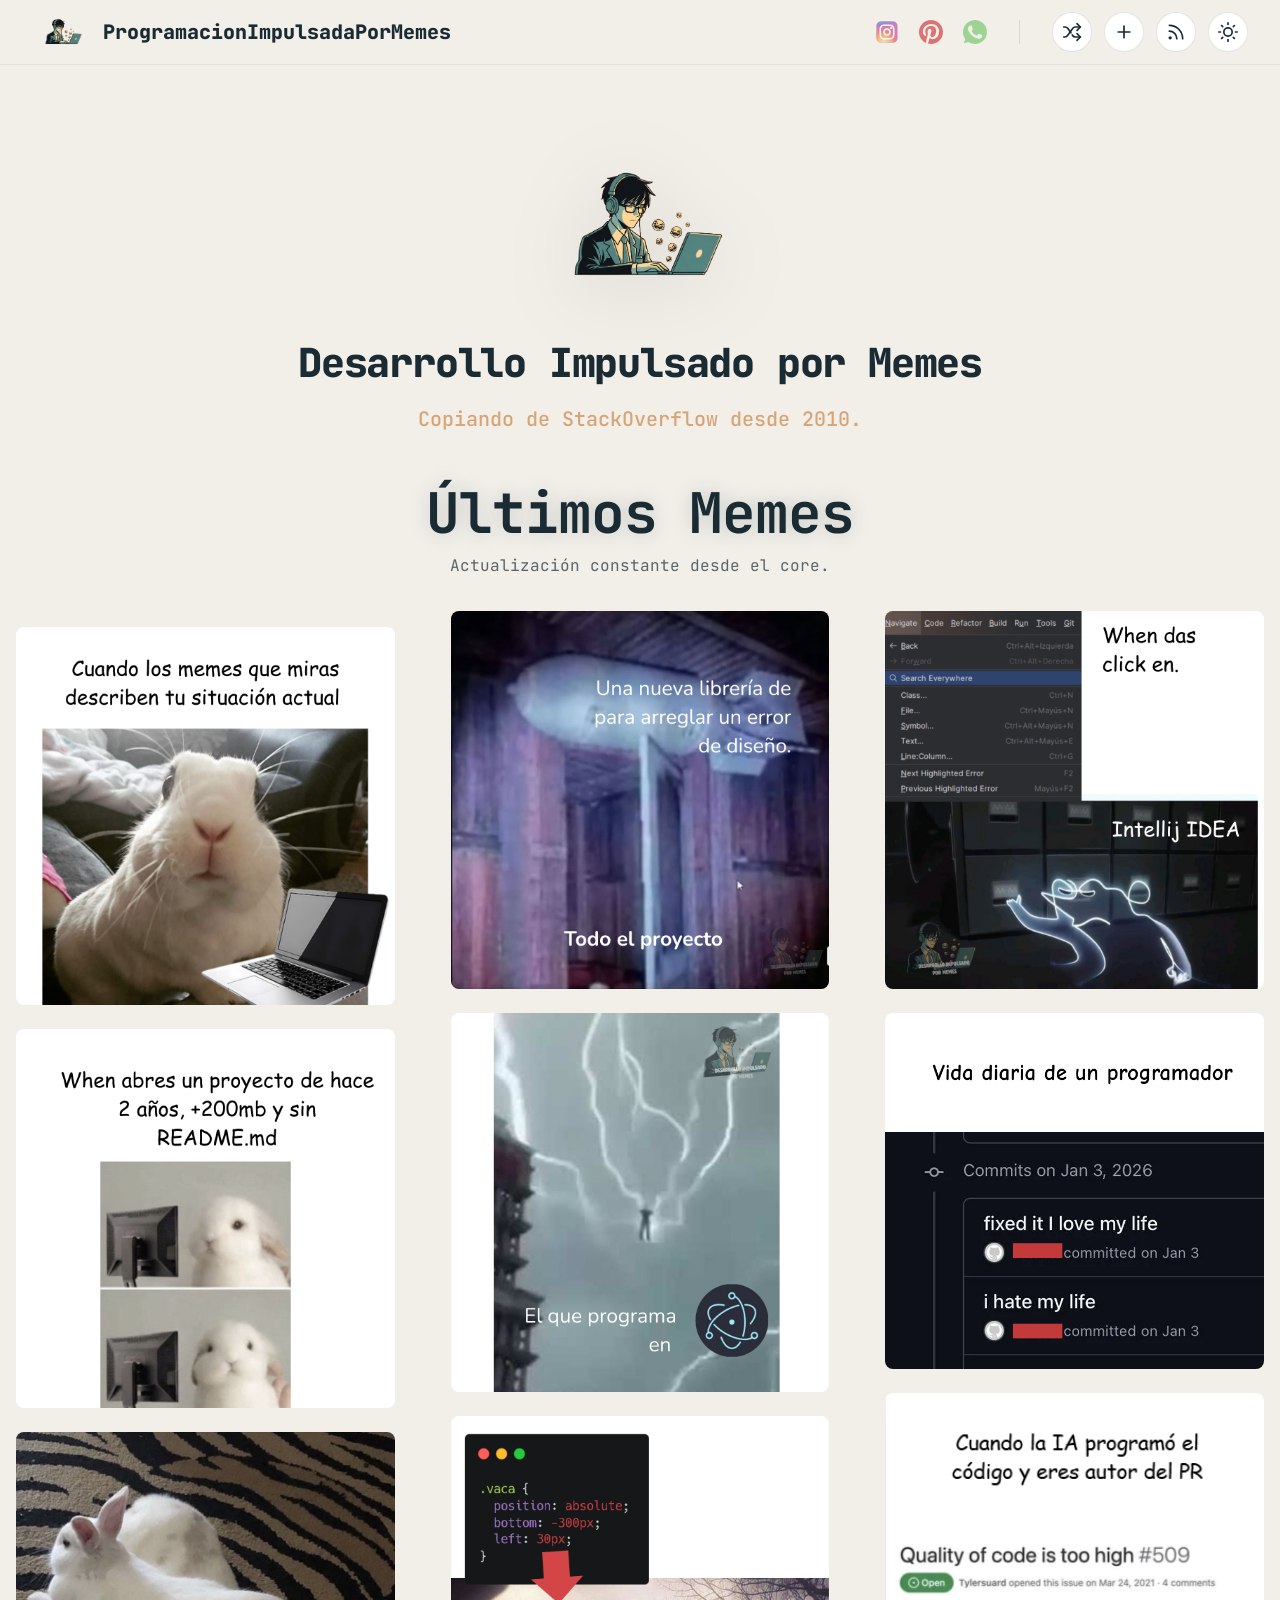
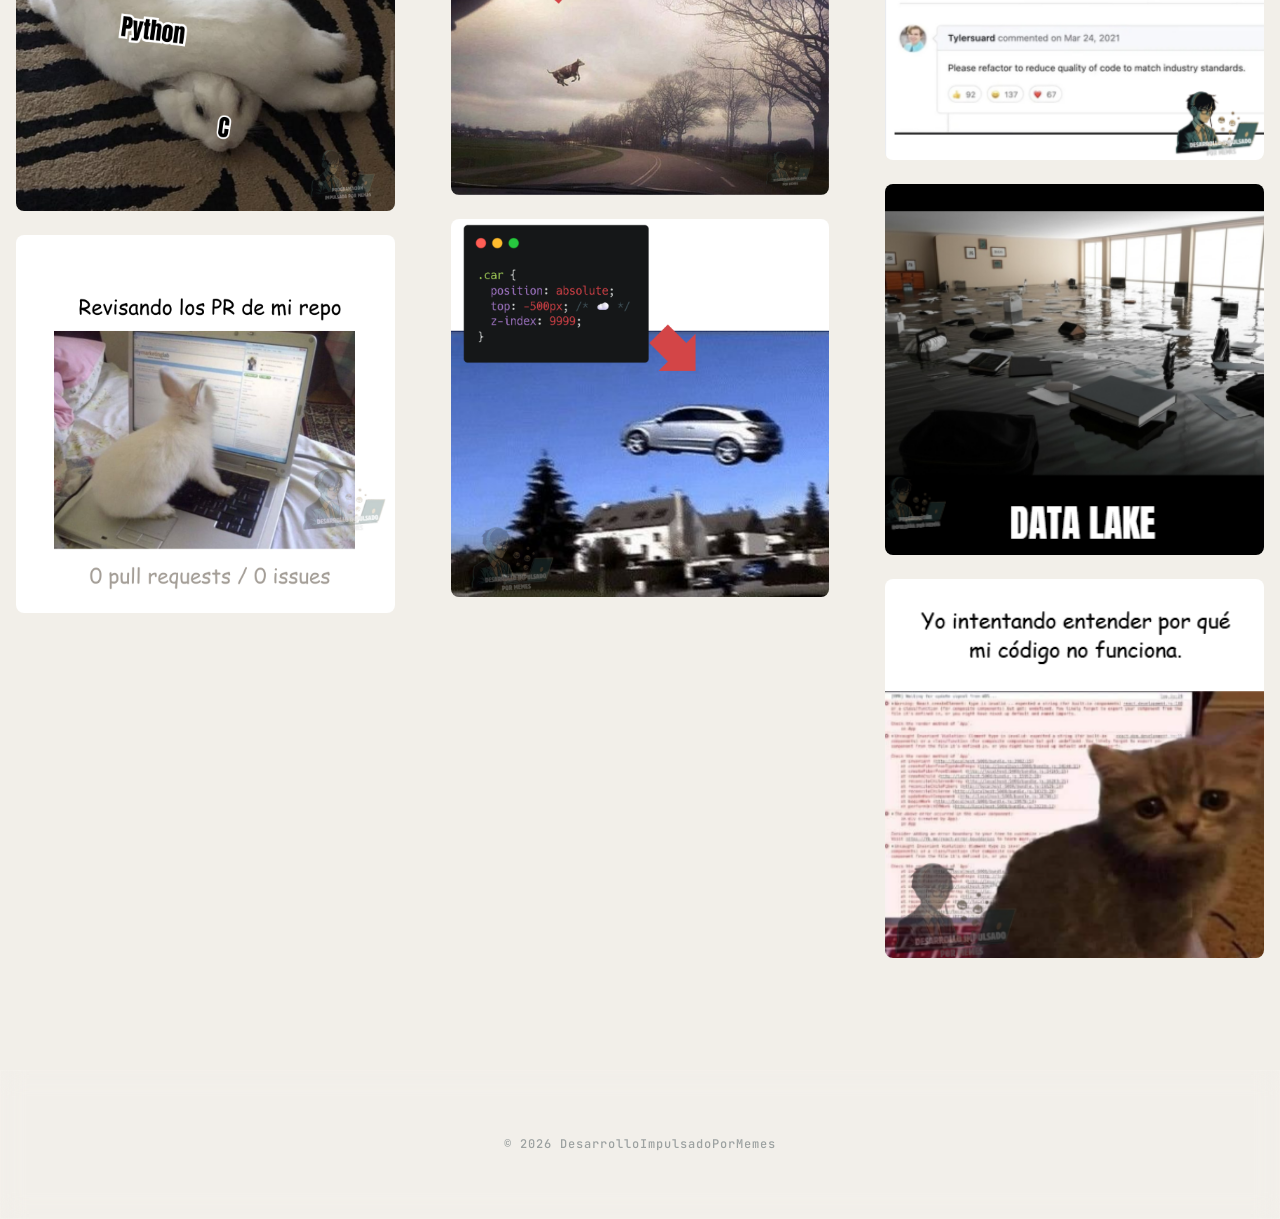
==== commit c5c54373: "Update from https://github.com/DesarrolloImpulsadoPorMemes/content/commit/c3eb5b27622416380ed27f8cb5" ====
--- a/index.html
+++ b/index.html
@@ -16,5 +16,5 @@
   }
 </script><!-- Google Search Console --><meta name="google-site-verification" content="lR6voiw1-6rRxAasmcEY6qm8eWrXN5FkwHopT7PoQxY"><!-- Google Fonts --><link rel="preconnect" href="https://fonts.googleapis.com"><link rel="preconnect" href="https://fonts.gstatic.com" crossorigin><link href="https://fonts.googleapis.com/css2?family=Inter:wght@400;600;900&display=swap" rel="stylesheet"><link href="https://fonts.googleapis.com/css2?family=JetBrains+Mono:wght@400;500;700;800&display=swap" rel="stylesheet"><link rel="stylesheet" href="/_astro/index.BEgqVJDZ.css">
 <style>*{box-sizing:border-box;margin:0;padding:0}:root{--bg: #F2EFE9;--surface: #ffffff;--fg: #1A2B34;--primary: #1A2B34;--secondary: #243B4A;--accent: #d49c6b;--card-shadow: 0 4px 20px rgba(0, 0, 0, .05);--font-main: "JetBrains Mono", monospace;--transition: all .3s cubic-bezier(.4, 0, .2, 1)}[data-theme=dark]{--bg: #1A2B34;--surface: #243B4A;--fg: #F2EFE9;--primary: #c9d1c1;--secondary: #d49c6b;--card-shadow: 0 4px 30px rgba(0, 0, 0, .3)}body{background-color:var(--bg);color:var(--fg);font-family:var(--font-main);line-height:1.6;min-height:100vh;transition:background-color .3s ease,color .3s ease}h1,h2,h3{text-transform:none;letter-spacing:-.02em}a{color:inherit;text-decoration:none}.glass{background:#ffffff0d;backdrop-filter:blur(12px);-webkit-backdrop-filter:blur(12px);border:1px solid rgba(255,255,255,.1)}.container{max-width:1400px;margin:0 auto;padding:0 2rem}
-</style></head> <body> <nav class="navbar sticky" data-astro-cid-5blmo7yk> <div class="container nav-content" data-astro-cid-5blmo7yk> <div class="logo" data-astro-cid-5blmo7yk> <a href="/" class="logo-link" data-astro-cid-5blmo7yk> <img src="/images/logo.png" alt="Logo" class="nav-logo-img" data-astro-cid-5blmo7yk> <span class="logo-text" data-astro-cid-5blmo7yk>ProgramacionImpulsadaPorMemes</span> </a> </div> <div class="nav-actions" data-astro-cid-5blmo7yk> <!-- Social Links --> <div class="social-links" data-astro-cid-5blmo7yk> <a href="https://www.instagram.com/desarrolloimpulsadopormemes/" target="_blank" rel="noopener noreferrer" aria-label="Instagram" data-astro-cid-5blmo7yk> <svg viewBox="0 0 32 32" fill="none" xmlns="http://www.w3.org/2000/svg" width="24" height="24" data-astro-cid-5blmo7yk> <rect x="2" y="2" width="28" height="28" rx="6" fill="url(#paint0_radial_87_7153)" data-astro-cid-5blmo7yk></rect> <rect x="2" y="2" width="28" height="28" rx="6" fill="url(#paint1_radial_87_7153)" data-astro-cid-5blmo7yk></rect> <rect x="2" y="2" width="28" height="28" rx="6" fill="url(#paint2_radial_87_7153)" data-astro-cid-5blmo7yk></rect> <path d="M23 10.5C23 11.3284 22.3284 12 21.5 12C20.6716 12 20 11.3284 20 10.5C20 9.67157 20.6716 9 21.5 9C22.3284 9 23 9.67157 23 10.5Z" fill="white" data-astro-cid-5blmo7yk></path> <path fill-rule="evenodd" clip-rule="evenodd" d="M16 21C18.7614 21 21 18.7614 21 16C21 13.2386 18.7614 11 16 11C13.2386 11 11 13.2386 11 16C11 18.7614 13.2386 21 16 21ZM16 19C17.6569 19 19 17.6569 19 16C19 14.3431 17.6569 13 16 13C14.3431 13 13 14.3431 13 16C13 17.6569 14.3431 19 16 19Z" fill="white" data-astro-cid-5blmo7yk></path> <path fill-rule="evenodd" clip-rule="evenodd" d="M6 15.6C6 12.2397 6 10.5595 6.65396 9.27606C7.2292 8.14708 8.14708 7.2292 9.27606 6.65396C10.5595 6 12.2397 6 15.6 6H16.4C19.7603 6 21.4405 6 22.7239 6.65396C23.8529 7.2292 24.7708 8.14708 25.346 9.27606C26 10.5595 26 12.2397 26 15.6V16.4C26 19.7603 26 21.4405 25.346 22.7239C24.7708 23.8529 23.8529 24.7708 22.7239 25.346C21.4405 26 19.7603 26 16.4 26H15.6C12.2397 26 10.5595 26 9.27606 25.346C8.14708 24.7708 7.2292 23.8529 6.65396 22.7239C6 21.4405 6 19.7603 6 16.4V15.6ZM15.6 8H16.4C18.1132 8 19.2777 8.00156 20.1779 8.0751C21.0548 8.14674 21.5032 8.27659 21.816 8.43597C22.5686 8.81947 23.1805 9.43139 23.564 10.184C23.7234 10.4968 23.8533 10.9452 23.9249 11.8221C23.9984 12.7223 24 13.8868 24 15.6V16.4C24 18.1132 23.9984 19.2777 23.9249 20.1779C23.8533 21.0548 23.7234 21.5032 23.564 21.816C23.1805 22.5686 22.5686 23.1805 21.816 23.564C21.5032 23.7234 21.0548 23.8533 20.1779 23.9249C19.2777 23.9984 18.1132 24 16.4 24H15.6C13.8868 24 12.7223 23.9984 11.8221 23.9249C10.9452 23.8533 10.4968 23.7234 10.184 23.564C9.43139 23.1805 8.81947 22.5686 8.43597 21.816C8.27659 21.5032 8.14674 21.0548 8.0751 20.1779C8.00156 19.2777 8 18.1132 8 16.4V15.6C8 13.8868 8.00156 12.7223 8.0751 11.8221C8.14674 10.9452 8.27659 10.4968 8.43597 10.184C8.81947 9.43139 9.43139 8.81947 10.184 8.43597C10.4968 8.27659 10.9452 8.14674 11.8221 8.0751C12.7223 8.00156 13.8868 8 15.6 8Z" fill="white" data-astro-cid-5blmo7yk></path> <defs data-astro-cid-5blmo7yk> <radialGradient id="paint0_radial_87_7153" cx="0" cy="0" r="1" gradientUnits="userSpaceOnUse" gradientTransform="translate(12 23) rotate(-55.3758) scale(25.5196)" data-astro-cid-5blmo7yk> <stop stop-color="#B13589" data-astro-cid-5blmo7yk></stop> <stop offset="0.79309" stop-color="#C62F94" data-astro-cid-5blmo7yk></stop> <stop offset="1" stop-color="#8A3AC8" data-astro-cid-5blmo7yk></stop> </radialGradient> <radialGradient id="paint1_radial_87_7153" cx="0" cy="0" r="1" gradientUnits="userSpaceOnUse" gradientTransform="translate(11 31) rotate(-65.1363) scale(22.5942)" data-astro-cid-5blmo7yk> <stop stop-color="#E0E8B7" data-astro-cid-5blmo7yk></stop> <stop offset="0.444662" stop-color="#FB8A2E" data-astro-cid-5blmo7yk></stop> <stop offset="0.71474" stop-color="#E2425C" data-astro-cid-5blmo7yk></stop> <stop offset="1" stop-color="#E2425C" stop-opacity="0" data-astro-cid-5blmo7yk></stop> </radialGradient> <radialGradient id="paint2_radial_87_7153" cx="0" cy="0" r="1" gradientUnits="userSpaceOnUse" gradientTransform="translate(0.500002 3) rotate(-8.1301) scale(38.8909 8.31836)" data-astro-cid-5blmo7yk> <stop offset="0.156701" stop-color="#406ADC" data-astro-cid-5blmo7yk></stop> <stop offset="0.467799" stop-color="#6A45BE" data-astro-cid-5blmo7yk></stop> <stop offset="1" stop-color="#6A45BE" stop-opacity="0" data-astro-cid-5blmo7yk></stop> </radialGradient> </defs> </svg> </a> <a href="https://es.pinterest.com/desarrolloimpulsadopormemes/" target="_blank" rel="noopener noreferrer" aria-label="Pinterest" data-astro-cid-5blmo7yk> <svg viewBox="0 0 48 48" version="1.1" xmlns="http://www.w3.org/2000/svg" width="24" height="24" data-astro-cid-5blmo7yk> <g id="Icons" stroke="none" stroke-width="1" fill="none" fill-rule="evenodd" data-astro-cid-5blmo7yk> <g id="Color-" transform="translate(-300.000000, -260.000000)" fill="#CC2127" data-astro-cid-5blmo7yk> <path d="M324.001411,260 C310.747575,260 300,270.744752 300,284.001411 C300,293.826072 305.910037,302.270594 314.368672,305.982007 C314.300935,304.308344 314.357382,302.293173 314.78356,300.469924 C315.246428,298.522491 317.871229,287.393897 317.871229,287.393897 C317.871229,287.393897 317.106368,285.861351 317.106368,283.59499 C317.106368,280.038808 319.169518,277.38296 321.73505,277.38296 C323.91674,277.38296 324.972306,279.022755 324.972306,280.987123 C324.972306,283.180102 323.572411,286.462515 322.852708,289.502205 C322.251543,292.050803 324.128418,294.125243 326.640325,294.125243 C331.187158,294.125243 334.249427,288.285765 334.249427,281.36532 C334.249427,276.10725 330.707356,272.170048 324.263891,272.170048 C316.985006,272.170048 312.449462,277.59746 312.449462,283.659905 C312.449462,285.754101 313.064738,287.227377 314.029988,288.367613 C314.475922,288.895396 314.535191,289.104251 314.374316,289.708238 C314.261422,290.145705 313.996119,291.21256 313.886047,291.633092 C313.725172,292.239901 313.23408,292.460046 312.686541,292.234256 C309.330746,290.865408 307.769977,287.193509 307.769977,283.064385 C307.769977,276.248368 313.519139,268.069148 324.921503,268.069148 C334.085729,268.069148 340.117128,274.704533 340.117128,281.819721 C340.117128,291.235138 334.884459,298.268478 327.165285,298.268478 C324.577174,298.268478 322.138649,296.868584 321.303228,295.279591 C321.303228,295.279591 319.908979,300.808608 319.615452,301.875463 C319.107426,303.724114 318.111131,305.575587 317.199506,307.014994 C319.358617,307.652849 321.63909,308 324.001411,308 C337.255248,308 348,297.255248 348,284.001411 C348,270.744752 337.255248,260 324.001411,260" id="Pinterest" data-astro-cid-5blmo7yk></path> </g> </g> </svg> </a> <a href="https://whatsapp.com/channel/0029VbC79hB6LwHnjMh9l344" target="_blank" rel="noopener noreferrer" aria-label="WhatsApp Channel" data-astro-cid-5blmo7yk> <svg viewBox="0 0 48 48" version="1.1" xmlns="http://www.w3.org/2000/svg" width="24" height="24" data-astro-cid-5blmo7yk> <g id="Icons" stroke="none" stroke-width="1" fill="none" fill-rule="evenodd" data-astro-cid-5blmo7yk> <g id="Color-" transform="translate(-700.000000, -360.000000)" fill="#67C15E" data-astro-cid-5blmo7yk> <path d="M723.993033,360 C710.762252,360 700,370.765287 700,383.999801 C700,389.248451 701.692661,394.116025 704.570026,398.066947 L701.579605,406.983798 L710.804449,404.035539 C714.598605,406.546975 719.126434,408 724.006967,408 C737.237748,408 748,397.234315 748,384.000199 C748,370.765685 737.237748,360.000398 724.006967,360.000398 L723.993033,360.000398 L723.993033,360 Z M717.29285,372.190836 C716.827488,371.07628 716.474784,371.034071 715.769774,371.005401 C715.529728,370.991464 715.262214,370.977527 714.96564,370.977527 C714.04845,370.977527 713.089462,371.245514 712.511043,371.838033 C711.806033,372.557577 710.056843,374.23638 710.056843,377.679202 C710.056843,381.122023 712.567571,384.451756 712.905944,384.917648 C713.258648,385.382743 717.800808,392.55031 724.853297,395.471492 C730.368379,397.757149 732.00491,397.545307 733.260074,397.27732 C735.093658,396.882308 737.393002,395.527239 737.971421,393.891043 C738.54984,392.25405 738.54984,390.857171 738.380255,390.560912 C738.211068,390.264652 737.745308,390.095816 737.040298,389.742615 C736.335288,389.389811 732.90737,387.696673 732.25849,387.470894 C731.623543,387.231179 731.017259,387.315995 730.537963,387.99333 C729.860819,388.938653 729.198006,389.89831 728.661785,390.476494 C728.238619,390.928051 727.547144,390.984595 726.969123,390.744481 C726.193254,390.420348 724.021298,389.657798 721.340985,387.273388 C719.267356,385.42535 717.856938,383.125756 717.448104,382.434484 C717.038871,381.729275 717.405907,381.319529 717.729948,380.938852 C718.082653,380.501232 718.421026,380.191036 718.77373,379.781688 C719.126434,379.372738 719.323884,379.160897 719.549599,378.681068 C719.789645,378.215575 719.62006,377.735746 719.450874,377.382942 C719.281687,377.030139 717.871269,373.587317 717.29285,372.190836 Z" id="Whatsapp" data-astro-cid-5blmo7yk></path> </g> </g> </svg> </a> </div> <div class="utility-icons" data-astro-cid-5blmo7yk> <button id="random-meme" class="icon-btn" aria-label="Meme aleatorio" title="Meme aleatorio" data-astro-cid-5blmo7yk> <svg xmlns="http://www.w3.org/2000/svg" width="20" height="20" viewBox="0 0 24 24" fill="none" stroke="currentColor" stroke-width="2" stroke-linecap="round" stroke-linejoin="round" data-astro-cid-5blmo7yk><path d="M2 18h1.4c1.3 0 2.5-.6 3.3-1.7l6.1-8.6c.7-1.1 2-1.7 3.3-1.7H22" data-astro-cid-5blmo7yk></path><path d="m18 2 4 4-4 4" data-astro-cid-5blmo7yk></path><path d="M2 6h1.9c1.2 0 2.3.6 3 1.5l3.8 5.4" data-astro-cid-5blmo7yk></path><path d="M22 18h-5.9c-1.3 0-2.6-.7-3.3-1.8l-.5-.8" data-astro-cid-5blmo7yk></path><path d="m18 14 4 4-4 4" data-astro-cid-5blmo7yk></path></svg> </button> <button id="submit-meme" class="icon-btn" aria-label="Sube tu meme" title="Sube tu meme" data-astro-cid-5blmo7yk> <svg xmlns="http://www.w3.org/2000/svg" width="20" height="20" viewBox="0 0 24 24" fill="none" stroke="currentColor" stroke-width="2" stroke-linecap="round" stroke-linejoin="round" data-astro-cid-5blmo7yk><line x1="12" y1="5" x2="12" y2="19" data-astro-cid-5blmo7yk></line><line x1="5" y1="12" x2="19" y2="12" data-astro-cid-5blmo7yk></line></svg> </button> <a href="/rss.xml" class="icon-btn" aria-label="RSS Feed" data-astro-cid-5blmo7yk> <svg xmlns="http://www.w3.org/2000/svg" width="20" height="20" viewBox="0 0 24 24" fill="none" stroke="currentColor" stroke-width="2" stroke-linecap="round" stroke-linejoin="round" data-astro-cid-5blmo7yk><path d="M4 11a9 9 0 0 1 9 9" data-astro-cid-5blmo7yk></path><path d="M4 4a16 16 0 0 1 16 16" data-astro-cid-5blmo7yk></path><circle cx="5" cy="19" r="1" data-astro-cid-5blmo7yk></circle></svg> </a> <button id="theme-toggle" class="icon-btn" aria-label="Cambiar tema" data-astro-cid-5blmo7yk> <svg class="theme-icon light" xmlns="http://www.w3.org/2000/svg" width="20" height="20" viewBox="0 0 24 24" fill="none" stroke="currentColor" stroke-width="2" stroke-linecap="round" stroke-linejoin="round" data-astro-cid-5blmo7yk><circle cx="12" cy="12" r="5" data-astro-cid-5blmo7yk></circle><line x1="12" y1="1" x2="12" y2="3" data-astro-cid-5blmo7yk></line><line x1="12" y1="21" x2="12" y2="23" data-astro-cid-5blmo7yk></line><line x1="4.22" y1="4.22" x2="5.64" y2="5.64" data-astro-cid-5blmo7yk></line><line x1="18.36" y1="18.36" x2="19.78" y2="19.78" data-astro-cid-5blmo7yk></line><line x1="1" y1="12" x2="3" y2="12" data-astro-cid-5blmo7yk></line><line x1="21" y1="12" x2="23" y2="12" data-astro-cid-5blmo7yk></line><line x1="4.22" y1="19.78" x2="5.64" y2="18.36" data-astro-cid-5blmo7yk></line><line x1="18.36" y1="5.64" x2="19.78" y2="4.22" data-astro-cid-5blmo7yk></line></svg> <svg class="theme-icon dark" xmlns="http://www.w3.org/2000/svg" width="20" height="20" viewBox="0 0 24 24" fill="none" stroke="currentColor" stroke-width="2" stroke-linecap="round" stroke-linejoin="round" data-astro-cid-5blmo7yk><path d="M21 12.79A9 9 0 1 1 11.21 3 7 7 0 0 0 21 12.79z" data-astro-cid-5blmo7yk></path></svg> </button> </div> </div> </div> </nav> <!-- Modal de Contribución Minimalista --> <div id="contribute-modal" class="contrib-overlay" data-astro-cid-5blmo7yk> <div class="contrib-content glass" data-astro-cid-5blmo7yk> <button class="close-contrib" data-astro-cid-5blmo7yk>&times;</button> <h3 data-astro-cid-5blmo7yk>¡Suma tu humor dev! 🚀</h3> <p data-astro-cid-5blmo7yk>Aporta tus memes al repositorio oficial de Programación Impulsada por Memes.</p> <div class="contrib-steps" data-astro-cid-5blmo7yk> <div class="step" data-astro-cid-5blmo7yk> <span class="step-num" data-astro-cid-5blmo7yk>1</span> <p data-astro-cid-5blmo7yk>Sube tu imagen a <code data-astro-cid-5blmo7yk>/public/images/content/</code></p> </div> <div class="step" data-astro-cid-5blmo7yk> <span class="step-num" data-astro-cid-5blmo7yk>2</span> <p data-astro-cid-5blmo7yk>Crea el post MDX en <code data-astro-cid-5blmo7yk>/src/content/posts/</code></p> </div> </div> <a href="https://github.com/tu-usuario/repo/blob/main/CONTRIBUTING.md" target="_blank" class="btn-primary" data-astro-cid-5blmo7yk>Ver guía completa</a> </div> </div>  <script type="module">const a=()=>{const o=document.getElementById("theme-toggle"),c=document.getElementById("random-meme"),m=document.getElementById("submit-meme"),e=document.getElementById("contribute-modal"),d=e?.querySelector(".close-contrib");o&&(o.onclick=()=>{const n=document.documentElement.getAttribute("data-theme")==="dark"?"light":"dark";document.documentElement.setAttribute("data-theme",n),localStorage.setItem("theme",n)}),c&&(c.onclick=()=>{const t=document.querySelectorAll(".grid-item");if(t.length>0){const n=Math.floor(Math.random()*t.length);t[n].click()}}),m&&e&&(m.onclick=()=>e.classList.add("active")),d&&e&&(d.onclick=()=>e.classList.remove("active")),e?.addEventListener("click",t=>{t.target===e&&e.classList.remove("active")})};a();document.addEventListener("astro:page-load",a);</script> <section class="hero container" data-astro-cid-bbe6dxrz> <div class="hero-content" data-astro-cid-bbe6dxrz> <div class="logo-wrapper" data-astro-cid-bbe6dxrz> <img src="/images/logo.png" alt="DesarrolloImpulsadoPorMemes Logo" class="main-logo" data-astro-cid-bbe6dxrz> </div> <div class="text-wrapper" data-astro-cid-bbe6dxrz> <h1 class="hero-title" data-astro-cid-bbe6dxrz>Desarrollo Impulsado por Memes</h1> <p class="phrase" data-astro-cid-bbe6dxrz>Desarrollo impulsado por memes y cafeína.</p> </div> </div> </section>  <main> <section class="section-header container"> <h2 class="neon-text">Últimos Memes</h2> <p>Actualización constante desde el core.</p> </section> <section id="grid" class="container" data-astro-cid-cfnm3mat> <div id="masonry-root" data-astro-cid-cfnm3mat> <div class="grid-item" data-post="{&#34;image&#34;:&#34;/images/content/when-memes.png&#34;,&#34;imageAlt&#34;:&#34;Un conejo con expresion muy seria y profunda mirando a la camara con un laptop al lado, dándose cuenta de la cruda realidad.&#34;,&#34;title&#34;:&#34;El Meme es la Realidad: Programación y Destino&#34;,&#34;copy&#34;:&#34;Ese momento en el que dejas de reir de los memes de programadores porque te das cuenta de que son un documental de tu vida. #DevLife #Programacion #MemeDev #Realidad&#34;,&#34;date&#34;:&#34;2026-05-29T00:00:00.000Z&#34;,&#34;published&#34;:true,&#34;category&#34;:&#34;General&#34;}" data-slug="meme-es-la-realidad" data-index="0" data-astro-cid-cfnm3mat> <div class="meme-wrapper" data-astro-cid-cfnm3mat> <img src="/images/content/when-memes.png" alt="Un conejo con expresion muy seria y profunda mirando a la camara con un laptop al lado, dándose cuenta de la cruda realidad." loading="lazy" data-astro-cid-cfnm3mat> <div class="hover-overlay" data-astro-cid-cfnm3mat> <span data-astro-cid-cfnm3mat>Ver detalle</span> </div> </div> </div><div class="grid-item" data-post="{&#34;image&#34;:&#34;/images/content/sin-documentacion.png&#34;,&#34;imageAlt&#34;:&#34;Un conejo blanco mirando con mucha confusion un monitor despues de abrir un proyecto antiguo sin documentacion.&#34;,&#34;title&#34;:&#34;Arqueología de Código: El Misterio del Proyecto sin README&#34;,&#34;copy&#34;:&#34;Abrir un proyecto tuyo de hace dos años es como leer un diario escrito en un idioma que ya no hablas. #Documentation #README #CleanCode #DeveloperProblems&#34;,&#34;date&#34;:&#34;2026-05-26T00:00:00.000Z&#34;,&#34;published&#34;:true,&#34;category&#34;:&#34;Documentación&#34;}" data-slug="arqueologia-codigo-sin-readme" data-index="1" data-astro-cid-cfnm3mat> <div class="meme-wrapper" data-astro-cid-cfnm3mat> <img src="/images/content/sin-documentacion.png" alt="Un conejo blanco mirando con mucha confusion un monitor despues de abrir un proyecto antiguo sin documentacion." loading="lazy" data-astro-cid-cfnm3mat> <div class="hover-overlay" data-astro-cid-cfnm3mat> <span data-astro-cid-cfnm3mat>Ver detalle</span> </div> </div> </div><div class="grid-item" data-post="{&#34;image&#34;:&#34;/images/content/python-c.png&#34;,&#34;imageAlt&#34;:&#34;Dos conejos en una alfombra de piel de tigre, uno encima del otro. El de arriba tiene la etiqueta Python y el de abajo la etiqueta C.&#34;,&#34;title&#34;:&#34;Python sobre C: El Secreto de la Velocidad&#34;,&#34;copy&#34;:&#34;Python es hermoso y facil, pero recuerda quien esta cargando con todo el trabajo sucio en el backend de la memoria. #Python #CLanguage #Backend #ProgrammingMemes&#34;,&#34;date&#34;:&#34;2026-05-23T00:00:00.000Z&#34;,&#34;published&#34;:true,&#34;category&#34;:&#34;Backend&#34;}" data-slug="python-sobre-c-secreto" data-index="2" data-astro-cid-cfnm3mat> <div class="meme-wrapper" data-astro-cid-cfnm3mat> <img src="/images/content/python-c.png" alt="Dos conejos en una alfombra de piel de tigre, uno encima del otro. El de arriba tiene la etiqueta Python y el de abajo la etiqueta C." loading="lazy" data-astro-cid-cfnm3mat> <div class="hover-overlay" data-astro-cid-cfnm3mat> <span data-astro-cid-cfnm3mat>Ver detalle</span> </div> </div> </div><div class="grid-item" data-post="{&#34;image&#34;:&#34;/images/content/no-prs.png&#34;,&#34;imageAlt&#34;:&#34;Un pequeño conejo blanco frente a un laptop con una pantalla que dice 0 pull requests y 0 issues.&#34;,&#34;title&#34;:&#34;El Repositorio Solitario: Paz o Tristeza&#34;,&#34;copy&#34;:&#34;Esa sensacion agridulce de que nadie reporta errores porque nadie usa tu codigo. ¿Es paz mental o el abismo de la irrelevancia? #GitHub #OpenSource #DevLife #SoloDev&#34;,&#34;date&#34;:&#34;2026-05-20T00:00:00.000Z&#34;,&#34;published&#34;:true,&#34;category&#34;:&#34;GitHub&#34;}" data-slug="repositorio-solitario" data-index="3" data-astro-cid-cfnm3mat> <div class="meme-wrapper" data-astro-cid-cfnm3mat> <img src="/images/content/no-prs.png" alt="Un pequeño conejo blanco frente a un laptop con una pantalla que dice 0 pull requests y 0 issues." loading="lazy" data-astro-cid-cfnm3mat> <div class="hover-overlay" data-astro-cid-cfnm3mat> <span data-astro-cid-cfnm3mat>Ver detalle</span> </div> </div> </div><div class="grid-item" data-post="{&#34;image&#34;:&#34;/images/content/kabum-kabum.png&#34;,&#34;imageAlt&#34;:&#34;Una bomba enorme colgada sobre una puerta de madera muy pequeña, con texto que indica que la bomba es una nueva libreria y la puerta es todo el proyecto.&#34;,&#34;title&#34;:&#34;El Caballo de Troya de las Librerías&#34;,&#34;copy&#34;:&#34;Cuando instalas una libreria de 50MB solo para centrar un div o validar un email. Cuidado con lo que metes en tu package.json. #Dependencies #CleanCode #WebPerformance #NPM&#34;,&#34;date&#34;:&#34;2026-05-17T00:00:00.000Z&#34;,&#34;published&#34;:true,&#34;category&#34;:&#34;Arquitectura&#34;}" data-slug="caballo-troya-librerias" data-index="4" data-astro-cid-cfnm3mat> <div class="meme-wrapper" data-astro-cid-cfnm3mat> <img src="/images/content/kabum-kabum.png" alt="Una bomba enorme colgada sobre una puerta de madera muy pequeña, con texto que indica que la bomba es una nueva libreria y la puerta es todo el proyecto." loading="lazy" data-astro-cid-cfnm3mat> <div class="hover-overlay" data-astro-cid-cfnm3mat> <span data-astro-cid-cfnm3mat>Ver detalle</span> </div> </div> </div><div class="grid-item" data-post="{&#34;image&#34;:&#34;/images/content/electron-be-like.png&#34;,&#34;imageAlt&#34;:&#34;Un hombre de pie bajo un cielo tormentoso recibiendo multiples descargas electricas, con el logo de Electron JS al lado.&#34;,&#34;title&#34;:&#34;Programar en Electron: Un Poder Electrizante (y Pesado)&#34;,&#34;copy&#34;:&#34;El poder de crear apps de escritorio con JS es asombroso, hasta que abres el administrador de tareas y ves el consumo de RAM. #ElectronJS #Javascript #WebDev #DesktopApps&#34;,&#34;date&#34;:&#34;2026-05-14T00:00:00.000Z&#34;,&#34;published&#34;:true,&#34;category&#34;:&#34;Desarrollo Desktop&#34;}" data-slug="poder-electron-electrizante" data-index="5" data-astro-cid-cfnm3mat> <div class="meme-wrapper" data-astro-cid-cfnm3mat> <img src="/images/content/electron-be-like.png" alt="Un hombre de pie bajo un cielo tormentoso recibiendo multiples descargas electricas, con el logo de Electron JS al lado." loading="lazy" data-astro-cid-cfnm3mat> <div class="hover-overlay" data-astro-cid-cfnm3mat> <span data-astro-cid-cfnm3mat>Ver detalle</span> </div> </div> </div><div class="grid-item" data-post="{&#34;image&#34;:&#34;/images/content/css-codes-2.png&#34;,&#34;imageAlt&#34;:&#34;Código CSS con la clase .vaca posicionada de forma absoluta con un bottom negativo, acompañado de una foto de una vaca volando en medio de un campo.&#34;,&#34;title&#34;:&#34;CSS: Cuando las Vacas Vuelan (Literalmente)&#34;,&#34;copy&#34;:&#34;Si te dijeron que tu proyecto funcionaria cuando las vacas volaran, solo necesitabas un poco de CSS absoluto. #CSS #WebDev #Programacion #FrontendTips&#34;,&#34;date&#34;:&#34;2026-05-11T00:00:00.000Z&#34;,&#34;published&#34;:true,&#34;category&#34;:&#34;Frontend&#34;}" data-slug="vacas-vuelan-css" data-index="6" data-astro-cid-cfnm3mat> <div class="meme-wrapper" data-astro-cid-cfnm3mat> <img src="/images/content/css-codes-2.png" alt="Código CSS con la clase .vaca posicionada de forma absoluta con un bottom negativo, acompañado de una foto de una vaca volando en medio de un campo." loading="lazy" data-astro-cid-cfnm3mat> <div class="hover-overlay" data-astro-cid-cfnm3mat> <span data-astro-cid-cfnm3mat>Ver detalle</span> </div> </div> </div><div class="grid-item" data-post="{&#34;image&#34;:&#34;/images/content/css-codes-1.png&#34;,&#34;imageAlt&#34;:&#34;Un fragmento de código CSS que muestra la clase .car con posición absoluta y un top de menos quinientos píxeles, junto a una imagen de un auto plateado flotando sobre un vecindario.&#34;,&#34;title&#34;:&#34;CSS: El Arte de Posicionar Autos en el Cielo&#34;,&#34;copy&#34;:&#34;Cuando el diseño dice que el auto debe estar en el header, pero tu CSS decide que debe colonizar la estratosfera. #CSS #Frontend #WebDesign #PositionAbsolute&#34;,&#34;date&#34;:&#34;2026-05-08T00:00:00.000Z&#34;,&#34;published&#34;:true,&#34;category&#34;:&#34;Frontend&#34;}" data-slug="posicionando-autos-cielo" data-index="7" data-astro-cid-cfnm3mat> <div class="meme-wrapper" data-astro-cid-cfnm3mat> <img src="/images/content/css-codes-1.png" alt="Un fragmento de código CSS que muestra la clase .car con posición absoluta y un top de menos quinientos píxeles, junto a una imagen de un auto plateado flotando sobre un vecindario." loading="lazy" data-astro-cid-cfnm3mat> <div class="hover-overlay" data-astro-cid-cfnm3mat> <span data-astro-cid-cfnm3mat>Ver detalle</span> </div> </div> </div><div class="grid-item" data-post="{&#34;image&#34;:&#34;/images/content/SEARCH.png&#34;,&#34;imageAlt&#34;:&#34;Captura del menú 'Search Everywhere' de IntelliJ IDEA superpuesta con la escena del teseracto en Interstellar, donde Cooper busca desesperadamente entre los hilos del tiempo.&#34;,&#34;title&#34;:&#34;El Oráculo de IntelliJ: Buscar en Todas Partes&#34;,&#34;copy&#34;:&#34;Cuando presionas Shift dos veces y entras en la quinta dimensión de tu proyecto. ¿Buscas un archivo o el sentido de tu existencia? #IntelliJ #MemeDev #Productividad&#34;,&#34;date&#34;:&#34;2026-05-05T00:00:00.000Z&#34;,&#34;published&#34;:true,&#34;category&#34;:&#34;Herramientas&#34;}" data-slug="oraculo-intellij" data-index="8" data-astro-cid-cfnm3mat> <div class="meme-wrapper" data-astro-cid-cfnm3mat> <img src="/images/content/SEARCH.png" alt="Captura del menú 'Search Everywhere' de IntelliJ IDEA superpuesta con la escena del teseracto en Interstellar, donde Cooper busca desesperadamente entre los hilos del tiempo." loading="lazy" data-astro-cid-cfnm3mat> <div class="hover-overlay" data-astro-cid-cfnm3mat> <span data-astro-cid-cfnm3mat>Ver detalle</span> </div> </div> </div><div class="grid-item" data-post="{&#34;image&#34;:&#34;/images/content/vida.png&#34;,&#34;imageAlt&#34;:&#34;Un historial de commits en GitHub que muestra dos mensajes contradictorios en el mismo día: 'i hate my life' seguido de 'fixed it I love my life', representando el ciclo emocional del programador.&#34;,&#34;title&#34;:&#34;vida&#34;,&#34;copy&#34;:&#34;El ciclo emocional de un dev resumido en dos commits. De odiarlo todo a amar la vida en menos de una hora. #Programacion #Debugging #GitHub #DevLife&#34;,&#34;date&#34;:&#34;2026-04-11T00:00:00.000Z&#34;,&#34;published&#34;:true,&#34;category&#34;:&#34;dev&#34;}" data-slug="vida" data-index="9" data-astro-cid-cfnm3mat> <div class="meme-wrapper" data-astro-cid-cfnm3mat> <img src="/images/content/vida.png" alt="Un historial de commits en GitHub que muestra dos mensajes contradictorios en el mismo día: 'i hate my life' seguido de 'fixed it I love my life', representando el ciclo emocional del programador." loading="lazy" data-astro-cid-cfnm3mat> <div class="hover-overlay" data-astro-cid-cfnm3mat> <span data-astro-cid-cfnm3mat>Ver detalle</span> </div> </div> </div><div class="grid-item" data-post="{&#34;image&#34;:&#34;/images/content/prs.png&#34;,&#34;imageAlt&#34;:&#34;Un hilo de GitHub donde un usuario solicita refactorizar un código de alta calidad para que parezca más mediocre y se ajuste a los estándares de la industria.&#34;,&#34;title&#34;:&#34;El Dilema del Código Demasiado Bueno&#34;,&#34;copy&#34;:&#34;Cuando la IA programa tan bien que el senior te pide que agregues un par de 'if-else' anidados para que parezca código humano. #GitHub #PullRequest #AI #Coding&#34;,&#34;date&#34;:&#34;2026-03-20T00:00:00.000Z&#34;,&#34;published&#34;:true,&#34;category&#34;:&#34;IA &#38; Workflow&#34;}" data-slug="calidad-codigo-ia" data-index="10" data-astro-cid-cfnm3mat> <div class="meme-wrapper" data-astro-cid-cfnm3mat> <img src="/images/content/prs.png" alt="Un hilo de GitHub donde un usuario solicita refactorizar un código de alta calidad para que parezca más mediocre y se ajuste a los estándares de la industria." loading="lazy" data-astro-cid-cfnm3mat> <div class="hover-overlay" data-astro-cid-cfnm3mat> <span data-astro-cid-cfnm3mat>Ver detalle</span> </div> </div> </div><div class="grid-item" data-post="{&#34;image&#34;:&#34;/images/content/data_lake.png&#34;,&#34;imageAlt&#34;:&#34;Una representación literal de un 'Data Lake' donde una oficina entera está inundada de agua oscura y llena de documentos flotando sin orden.&#34;,&#34;title&#34;:&#34;Expectativa vs Realidad del Data Lake&#34;,&#34;copy&#34;:&#34;El Data Lake según los directivos de marketing vs. cómo se ve realmente en producción. Un pantano de datos sin procesar. #BigData #DataLake #DataEngineer&#34;,&#34;date&#34;:&#34;2026-03-10T00:00:00.000Z&#34;,&#34;published&#34;:true,&#34;category&#34;:&#34;Data Engineering&#34;}" data-slug="data-lake-realidad" data-index="11" data-astro-cid-cfnm3mat> <div class="meme-wrapper" data-astro-cid-cfnm3mat> <img src="/images/content/data_lake.png" alt="Una representación literal de un 'Data Lake' donde una oficina entera está inundada de agua oscura y llena de documentos flotando sin orden." loading="lazy" data-astro-cid-cfnm3mat> <div class="hover-overlay" data-astro-cid-cfnm3mat> <span data-astro-cid-cfnm3mat>Ver detalle</span> </div> </div> </div><div class="grid-item" data-post="{&#34;image&#34;:&#34;/images/content/actual.png&#34;,&#34;imageAlt&#34;:&#34;Un gato doméstico con expresión de tristeza frente a un monitor que muestra múltiples errores de 'Invariant Violation' y fallos de React.&#34;,&#34;title&#34;:&#34;El Gato de Schrödinger del Debugging&#34;,&#34;copy&#34;:&#34;Todos hemos sido ese gato. Ese momento exacto donde el mensaje de error es más largo que tu lógica de negocio. #DesarrolloImpulsadoPorMemes #Javascript #React&#34;,&#34;date&#34;:&#34;2026-03-09T00:00:00.000Z&#34;,&#34;published&#34;:true,&#34;category&#34;:&#34;Frontend&#34;}" data-slug="gato-debugging" data-index="12" data-astro-cid-cfnm3mat> <div class="meme-wrapper" data-astro-cid-cfnm3mat> <img src="/images/content/actual.png" alt="Un gato doméstico con expresión de tristeza frente a un monitor que muestra múltiples errores de 'Invariant Violation' y fallos de React." loading="lazy" data-astro-cid-cfnm3mat> <div class="hover-overlay" data-astro-cid-cfnm3mat> <span data-astro-cid-cfnm3mat>Ver detalle</span> </div> </div> </div> </div> </section>  <script type="module">const a=()=>{const o=document.getElementById("masonry-root");if(!o)return;o.querySelectorAll(".meme-wrapper").forEach(e=>{const t=e.querySelector("img");t&&(t.complete?e.classList.add("loaded"):t.addEventListener("load",()=>e.classList.add("loaded")))}),o.addEventListener("click",e=>{const t=e.target.closest(".grid-item");if(t){const n=parseInt(t.getAttribute("data-index")||"0"),s=t.getAttribute("data-slug"),i=o.querySelectorAll(".grid-item"),l=Array.from(i).map(r=>({...JSON.parse(r.getAttribute("data-post")||"{}"),slug:r.getAttribute("data-slug")}));console.log("Opening modal at index:",n,"slug:",s),s&&window.history.pushState(null,"","#"+s);const d={posts:l,currentIndex:n};window.openMemeModal?window.openMemeModal(d):window.dispatchEvent(new CustomEvent("open-modal",{detail:d}))}})};a();document.addEventListener("astro:page-load",a);document.addEventListener("astro:after-swap",a);</script> </main> <footer class="glass"> <div class="container footer-content"> <p>
+</style></head> <body> <nav class="navbar sticky" data-astro-cid-5blmo7yk> <div class="container nav-content" data-astro-cid-5blmo7yk> <div class="logo" data-astro-cid-5blmo7yk> <a href="/" class="logo-link" data-astro-cid-5blmo7yk> <img src="/images/logo.png" alt="Logo" class="nav-logo-img" data-astro-cid-5blmo7yk> <span class="logo-text" data-astro-cid-5blmo7yk>ProgramacionImpulsadaPorMemes</span> </a> </div> <div class="nav-actions" data-astro-cid-5blmo7yk> <!-- Social Links --> <div class="social-links" data-astro-cid-5blmo7yk> <a href="https://www.instagram.com/desarrolloimpulsadopormemes/" target="_blank" rel="noopener noreferrer" aria-label="Instagram" data-astro-cid-5blmo7yk> <svg viewBox="0 0 32 32" fill="none" xmlns="http://www.w3.org/2000/svg" width="24" height="24" data-astro-cid-5blmo7yk> <rect x="2" y="2" width="28" height="28" rx="6" fill="url(#paint0_radial_87_7153)" data-astro-cid-5blmo7yk></rect> <rect x="2" y="2" width="28" height="28" rx="6" fill="url(#paint1_radial_87_7153)" data-astro-cid-5blmo7yk></rect> <rect x="2" y="2" width="28" height="28" rx="6" fill="url(#paint2_radial_87_7153)" data-astro-cid-5blmo7yk></rect> <path d="M23 10.5C23 11.3284 22.3284 12 21.5 12C20.6716 12 20 11.3284 20 10.5C20 9.67157 20.6716 9 21.5 9C22.3284 9 23 9.67157 23 10.5Z" fill="white" data-astro-cid-5blmo7yk></path> <path fill-rule="evenodd" clip-rule="evenodd" d="M16 21C18.7614 21 21 18.7614 21 16C21 13.2386 18.7614 11 16 11C13.2386 11 11 13.2386 11 16C11 18.7614 13.2386 21 16 21ZM16 19C17.6569 19 19 17.6569 19 16C19 14.3431 17.6569 13 16 13C14.3431 13 13 14.3431 13 16C13 17.6569 14.3431 19 16 19Z" fill="white" data-astro-cid-5blmo7yk></path> <path fill-rule="evenodd" clip-rule="evenodd" d="M6 15.6C6 12.2397 6 10.5595 6.65396 9.27606C7.2292 8.14708 8.14708 7.2292 9.27606 6.65396C10.5595 6 12.2397 6 15.6 6H16.4C19.7603 6 21.4405 6 22.7239 6.65396C23.8529 7.2292 24.7708 8.14708 25.346 9.27606C26 10.5595 26 12.2397 26 15.6V16.4C26 19.7603 26 21.4405 25.346 22.7239C24.7708 23.8529 23.8529 24.7708 22.7239 25.346C21.4405 26 19.7603 26 16.4 26H15.6C12.2397 26 10.5595 26 9.27606 25.346C8.14708 24.7708 7.2292 23.8529 6.65396 22.7239C6 21.4405 6 19.7603 6 16.4V15.6ZM15.6 8H16.4C18.1132 8 19.2777 8.00156 20.1779 8.0751C21.0548 8.14674 21.5032 8.27659 21.816 8.43597C22.5686 8.81947 23.1805 9.43139 23.564 10.184C23.7234 10.4968 23.8533 10.9452 23.9249 11.8221C23.9984 12.7223 24 13.8868 24 15.6V16.4C24 18.1132 23.9984 19.2777 23.9249 20.1779C23.8533 21.0548 23.7234 21.5032 23.564 21.816C23.1805 22.5686 22.5686 23.1805 21.816 23.564C21.5032 23.7234 21.0548 23.8533 20.1779 23.9249C19.2777 23.9984 18.1132 24 16.4 24H15.6C13.8868 24 12.7223 23.9984 11.8221 23.9249C10.9452 23.8533 10.4968 23.7234 10.184 23.564C9.43139 23.1805 8.81947 22.5686 8.43597 21.816C8.27659 21.5032 8.14674 21.0548 8.0751 20.1779C8.00156 19.2777 8 18.1132 8 16.4V15.6C8 13.8868 8.00156 12.7223 8.0751 11.8221C8.14674 10.9452 8.27659 10.4968 8.43597 10.184C8.81947 9.43139 9.43139 8.81947 10.184 8.43597C10.4968 8.27659 10.9452 8.14674 11.8221 8.0751C12.7223 8.00156 13.8868 8 15.6 8Z" fill="white" data-astro-cid-5blmo7yk></path> <defs data-astro-cid-5blmo7yk> <radialGradient id="paint0_radial_87_7153" cx="0" cy="0" r="1" gradientUnits="userSpaceOnUse" gradientTransform="translate(12 23) rotate(-55.3758) scale(25.5196)" data-astro-cid-5blmo7yk> <stop stop-color="#B13589" data-astro-cid-5blmo7yk></stop> <stop offset="0.79309" stop-color="#C62F94" data-astro-cid-5blmo7yk></stop> <stop offset="1" stop-color="#8A3AC8" data-astro-cid-5blmo7yk></stop> </radialGradient> <radialGradient id="paint1_radial_87_7153" cx="0" cy="0" r="1" gradientUnits="userSpaceOnUse" gradientTransform="translate(11 31) rotate(-65.1363) scale(22.5942)" data-astro-cid-5blmo7yk> <stop stop-color="#E0E8B7" data-astro-cid-5blmo7yk></stop> <stop offset="0.444662" stop-color="#FB8A2E" data-astro-cid-5blmo7yk></stop> <stop offset="0.71474" stop-color="#E2425C" data-astro-cid-5blmo7yk></stop> <stop offset="1" stop-color="#E2425C" stop-opacity="0" data-astro-cid-5blmo7yk></stop> </radialGradient> <radialGradient id="paint2_radial_87_7153" cx="0" cy="0" r="1" gradientUnits="userSpaceOnUse" gradientTransform="translate(0.500002 3) rotate(-8.1301) scale(38.8909 8.31836)" data-astro-cid-5blmo7yk> <stop offset="0.156701" stop-color="#406ADC" data-astro-cid-5blmo7yk></stop> <stop offset="0.467799" stop-color="#6A45BE" data-astro-cid-5blmo7yk></stop> <stop offset="1" stop-color="#6A45BE" stop-opacity="0" data-astro-cid-5blmo7yk></stop> </radialGradient> </defs> </svg> </a> <a href="https://es.pinterest.com/desarrolloimpulsadopormemes/" target="_blank" rel="noopener noreferrer" aria-label="Pinterest" data-astro-cid-5blmo7yk> <svg viewBox="0 0 48 48" version="1.1" xmlns="http://www.w3.org/2000/svg" width="24" height="24" data-astro-cid-5blmo7yk> <g id="Icons" stroke="none" stroke-width="1" fill="none" fill-rule="evenodd" data-astro-cid-5blmo7yk> <g id="Color-" transform="translate(-300.000000, -260.000000)" fill="#CC2127" data-astro-cid-5blmo7yk> <path d="M324.001411,260 C310.747575,260 300,270.744752 300,284.001411 C300,293.826072 305.910037,302.270594 314.368672,305.982007 C314.300935,304.308344 314.357382,302.293173 314.78356,300.469924 C315.246428,298.522491 317.871229,287.393897 317.871229,287.393897 C317.871229,287.393897 317.106368,285.861351 317.106368,283.59499 C317.106368,280.038808 319.169518,277.38296 321.73505,277.38296 C323.91674,277.38296 324.972306,279.022755 324.972306,280.987123 C324.972306,283.180102 323.572411,286.462515 322.852708,289.502205 C322.251543,292.050803 324.128418,294.125243 326.640325,294.125243 C331.187158,294.125243 334.249427,288.285765 334.249427,281.36532 C334.249427,276.10725 330.707356,272.170048 324.263891,272.170048 C316.985006,272.170048 312.449462,277.59746 312.449462,283.659905 C312.449462,285.754101 313.064738,287.227377 314.029988,288.367613 C314.475922,288.895396 314.535191,289.104251 314.374316,289.708238 C314.261422,290.145705 313.996119,291.21256 313.886047,291.633092 C313.725172,292.239901 313.23408,292.460046 312.686541,292.234256 C309.330746,290.865408 307.769977,287.193509 307.769977,283.064385 C307.769977,276.248368 313.519139,268.069148 324.921503,268.069148 C334.085729,268.069148 340.117128,274.704533 340.117128,281.819721 C340.117128,291.235138 334.884459,298.268478 327.165285,298.268478 C324.577174,298.268478 322.138649,296.868584 321.303228,295.279591 C321.303228,295.279591 319.908979,300.808608 319.615452,301.875463 C319.107426,303.724114 318.111131,305.575587 317.199506,307.014994 C319.358617,307.652849 321.63909,308 324.001411,308 C337.255248,308 348,297.255248 348,284.001411 C348,270.744752 337.255248,260 324.001411,260" id="Pinterest" data-astro-cid-5blmo7yk></path> </g> </g> </svg> </a> <a href="https://whatsapp.com/channel/0029VbC79hB6LwHnjMh9l344" target="_blank" rel="noopener noreferrer" aria-label="WhatsApp Channel" data-astro-cid-5blmo7yk> <svg viewBox="0 0 48 48" version="1.1" xmlns="http://www.w3.org/2000/svg" width="24" height="24" data-astro-cid-5blmo7yk> <g id="Icons" stroke="none" stroke-width="1" fill="none" fill-rule="evenodd" data-astro-cid-5blmo7yk> <g id="Color-" transform="translate(-700.000000, -360.000000)" fill="#67C15E" data-astro-cid-5blmo7yk> <path d="M723.993033,360 C710.762252,360 700,370.765287 700,383.999801 C700,389.248451 701.692661,394.116025 704.570026,398.066947 L701.579605,406.983798 L710.804449,404.035539 C714.598605,406.546975 719.126434,408 724.006967,408 C737.237748,408 748,397.234315 748,384.000199 C748,370.765685 737.237748,360.000398 724.006967,360.000398 L723.993033,360.000398 L723.993033,360 Z M717.29285,372.190836 C716.827488,371.07628 716.474784,371.034071 715.769774,371.005401 C715.529728,370.991464 715.262214,370.977527 714.96564,370.977527 C714.04845,370.977527 713.089462,371.245514 712.511043,371.838033 C711.806033,372.557577 710.056843,374.23638 710.056843,377.679202 C710.056843,381.122023 712.567571,384.451756 712.905944,384.917648 C713.258648,385.382743 717.800808,392.55031 724.853297,395.471492 C730.368379,397.757149 732.00491,397.545307 733.260074,397.27732 C735.093658,396.882308 737.393002,395.527239 737.971421,393.891043 C738.54984,392.25405 738.54984,390.857171 738.380255,390.560912 C738.211068,390.264652 737.745308,390.095816 737.040298,389.742615 C736.335288,389.389811 732.90737,387.696673 732.25849,387.470894 C731.623543,387.231179 731.017259,387.315995 730.537963,387.99333 C729.860819,388.938653 729.198006,389.89831 728.661785,390.476494 C728.238619,390.928051 727.547144,390.984595 726.969123,390.744481 C726.193254,390.420348 724.021298,389.657798 721.340985,387.273388 C719.267356,385.42535 717.856938,383.125756 717.448104,382.434484 C717.038871,381.729275 717.405907,381.319529 717.729948,380.938852 C718.082653,380.501232 718.421026,380.191036 718.77373,379.781688 C719.126434,379.372738 719.323884,379.160897 719.549599,378.681068 C719.789645,378.215575 719.62006,377.735746 719.450874,377.382942 C719.281687,377.030139 717.871269,373.587317 717.29285,372.190836 Z" id="Whatsapp" data-astro-cid-5blmo7yk></path> </g> </g> </svg> </a> </div> <div class="utility-icons" data-astro-cid-5blmo7yk> <button id="random-meme" class="icon-btn" aria-label="Meme aleatorio" title="Meme aleatorio" data-astro-cid-5blmo7yk> <svg xmlns="http://www.w3.org/2000/svg" width="20" height="20" viewBox="0 0 24 24" fill="none" stroke="currentColor" stroke-width="2" stroke-linecap="round" stroke-linejoin="round" data-astro-cid-5blmo7yk><path d="M2 18h1.4c1.3 0 2.5-.6 3.3-1.7l6.1-8.6c.7-1.1 2-1.7 3.3-1.7H22" data-astro-cid-5blmo7yk></path><path d="m18 2 4 4-4 4" data-astro-cid-5blmo7yk></path><path d="M2 6h1.9c1.2 0 2.3.6 3 1.5l3.8 5.4" data-astro-cid-5blmo7yk></path><path d="M22 18h-5.9c-1.3 0-2.6-.7-3.3-1.8l-.5-.8" data-astro-cid-5blmo7yk></path><path d="m18 14 4 4-4 4" data-astro-cid-5blmo7yk></path></svg> </button> <button id="submit-meme" class="icon-btn" aria-label="Sube tu meme" title="Sube tu meme" data-astro-cid-5blmo7yk> <svg xmlns="http://www.w3.org/2000/svg" width="20" height="20" viewBox="0 0 24 24" fill="none" stroke="currentColor" stroke-width="2" stroke-linecap="round" stroke-linejoin="round" data-astro-cid-5blmo7yk><line x1="12" y1="5" x2="12" y2="19" data-astro-cid-5blmo7yk></line><line x1="5" y1="12" x2="19" y2="12" data-astro-cid-5blmo7yk></line></svg> </button> <a href="/rss.xml" class="icon-btn" aria-label="RSS Feed" data-astro-cid-5blmo7yk> <svg xmlns="http://www.w3.org/2000/svg" width="20" height="20" viewBox="0 0 24 24" fill="none" stroke="currentColor" stroke-width="2" stroke-linecap="round" stroke-linejoin="round" data-astro-cid-5blmo7yk><path d="M4 11a9 9 0 0 1 9 9" data-astro-cid-5blmo7yk></path><path d="M4 4a16 16 0 0 1 16 16" data-astro-cid-5blmo7yk></path><circle cx="5" cy="19" r="1" data-astro-cid-5blmo7yk></circle></svg> </a> <button id="theme-toggle" class="icon-btn" aria-label="Cambiar tema" data-astro-cid-5blmo7yk> <svg class="theme-icon light" xmlns="http://www.w3.org/2000/svg" width="20" height="20" viewBox="0 0 24 24" fill="none" stroke="currentColor" stroke-width="2" stroke-linecap="round" stroke-linejoin="round" data-astro-cid-5blmo7yk><circle cx="12" cy="12" r="5" data-astro-cid-5blmo7yk></circle><line x1="12" y1="1" x2="12" y2="3" data-astro-cid-5blmo7yk></line><line x1="12" y1="21" x2="12" y2="23" data-astro-cid-5blmo7yk></line><line x1="4.22" y1="4.22" x2="5.64" y2="5.64" data-astro-cid-5blmo7yk></line><line x1="18.36" y1="18.36" x2="19.78" y2="19.78" data-astro-cid-5blmo7yk></line><line x1="1" y1="12" x2="3" y2="12" data-astro-cid-5blmo7yk></line><line x1="21" y1="12" x2="23" y2="12" data-astro-cid-5blmo7yk></line><line x1="4.22" y1="19.78" x2="5.64" y2="18.36" data-astro-cid-5blmo7yk></line><line x1="18.36" y1="5.64" x2="19.78" y2="4.22" data-astro-cid-5blmo7yk></line></svg> <svg class="theme-icon dark" xmlns="http://www.w3.org/2000/svg" width="20" height="20" viewBox="0 0 24 24" fill="none" stroke="currentColor" stroke-width="2" stroke-linecap="round" stroke-linejoin="round" data-astro-cid-5blmo7yk><path d="M21 12.79A9 9 0 1 1 11.21 3 7 7 0 0 0 21 12.79z" data-astro-cid-5blmo7yk></path></svg> </button> </div> </div> </div> </nav> <!-- Modal de Contribución Minimalista --> <div id="contribute-modal" class="contrib-overlay" data-astro-cid-5blmo7yk> <div class="contrib-content glass" data-astro-cid-5blmo7yk> <button class="close-contrib" data-astro-cid-5blmo7yk>&times;</button> <h3 data-astro-cid-5blmo7yk>¡Suma tu humor dev! 🚀</h3> <p data-astro-cid-5blmo7yk>Aporta tus memes al repositorio oficial de Programación Impulsada por Memes.</p> <div class="contrib-steps" data-astro-cid-5blmo7yk> <div class="step" data-astro-cid-5blmo7yk> <span class="step-num" data-astro-cid-5blmo7yk>1</span> <p data-astro-cid-5blmo7yk>Sube tu imagen a <code data-astro-cid-5blmo7yk>/public/images/content/</code></p> </div> <div class="step" data-astro-cid-5blmo7yk> <span class="step-num" data-astro-cid-5blmo7yk>2</span> <p data-astro-cid-5blmo7yk>Crea el post MDX en <code data-astro-cid-5blmo7yk>/src/content/posts/</code></p> </div> </div> <a href="https://github.com/tu-usuario/repo/blob/main/CONTRIBUTING.md" target="_blank" class="btn-primary" data-astro-cid-5blmo7yk>Ver guía completa</a> </div> </div>  <script type="module">const a=()=>{const o=document.getElementById("theme-toggle"),c=document.getElementById("random-meme"),m=document.getElementById("submit-meme"),e=document.getElementById("contribute-modal"),d=e?.querySelector(".close-contrib");o&&(o.onclick=()=>{const n=document.documentElement.getAttribute("data-theme")==="dark"?"light":"dark";document.documentElement.setAttribute("data-theme",n),localStorage.setItem("theme",n)}),c&&(c.onclick=()=>{const t=document.querySelectorAll(".grid-item");if(t.length>0){const n=Math.floor(Math.random()*t.length);t[n].click()}}),m&&e&&(m.onclick=()=>e.classList.add("active")),d&&e&&(d.onclick=()=>e.classList.remove("active")),e?.addEventListener("click",t=>{t.target===e&&e.classList.remove("active")})};a();document.addEventListener("astro:page-load",a);</script> <section class="hero container" data-astro-cid-bbe6dxrz> <div class="hero-content" data-astro-cid-bbe6dxrz> <div class="logo-wrapper" data-astro-cid-bbe6dxrz> <img src="/images/logo.png" alt="DesarrolloImpulsadoPorMemes Logo" class="main-logo" data-astro-cid-bbe6dxrz> </div> <div class="text-wrapper" data-astro-cid-bbe6dxrz> <h1 class="hero-title" data-astro-cid-bbe6dxrz>Desarrollo Impulsado por Memes</h1> <p class="phrase" data-astro-cid-bbe6dxrz>Copiando de StackOverflow desde 2010.</p> </div> </div> </section>  <main> <section class="section-header container"> <h2 class="neon-text">Últimos Memes</h2> <p>Actualización constante desde el core.</p> </section> <section id="grid" class="container" data-astro-cid-cfnm3mat> <div id="masonry-root" data-astro-cid-cfnm3mat> <div class="grid-item" data-post="{&#34;image&#34;:&#34;/images/content/when-memes.png&#34;,&#34;imageAlt&#34;:&#34;Un conejo con expresion muy seria y profunda mirando a la camara con un laptop al lado, dándose cuenta de la cruda realidad.&#34;,&#34;title&#34;:&#34;El Meme es la Realidad: Programación y Destino&#34;,&#34;copy&#34;:&#34;Ese momento en el que dejas de reir de los memes de programadores porque te das cuenta de que son un documental de tu vida. #DevLife #Programacion #MemeDev #Realidad&#34;,&#34;date&#34;:&#34;2026-05-29T00:00:00.000Z&#34;,&#34;published&#34;:true,&#34;category&#34;:&#34;General&#34;}" data-slug="meme-es-la-realidad" data-index="0" data-astro-cid-cfnm3mat> <div class="meme-wrapper" data-astro-cid-cfnm3mat> <img src="/images/content/when-memes.png" alt="Un conejo con expresion muy seria y profunda mirando a la camara con un laptop al lado, dándose cuenta de la cruda realidad." loading="lazy" data-astro-cid-cfnm3mat> <div class="hover-overlay" data-astro-cid-cfnm3mat> <span data-astro-cid-cfnm3mat>Ver detalle</span> </div> </div> </div><div class="grid-item" data-post="{&#34;image&#34;:&#34;/images/content/sin-documentacion.png&#34;,&#34;imageAlt&#34;:&#34;Un conejo blanco mirando con mucha confusion un monitor despues de abrir un proyecto antiguo sin documentacion.&#34;,&#34;title&#34;:&#34;Arqueología de Código: El Misterio del Proyecto sin README&#34;,&#34;copy&#34;:&#34;Abrir un proyecto tuyo de hace dos años es como leer un diario escrito en un idioma que ya no hablas. #Documentation #README #CleanCode #DeveloperProblems&#34;,&#34;date&#34;:&#34;2026-05-26T00:00:00.000Z&#34;,&#34;published&#34;:true,&#34;category&#34;:&#34;Documentación&#34;}" data-slug="arqueologia-codigo-sin-readme" data-index="1" data-astro-cid-cfnm3mat> <div class="meme-wrapper" data-astro-cid-cfnm3mat> <img src="/images/content/sin-documentacion.png" alt="Un conejo blanco mirando con mucha confusion un monitor despues de abrir un proyecto antiguo sin documentacion." loading="lazy" data-astro-cid-cfnm3mat> <div class="hover-overlay" data-astro-cid-cfnm3mat> <span data-astro-cid-cfnm3mat>Ver detalle</span> </div> </div> </div><div class="grid-item" data-post="{&#34;image&#34;:&#34;/images/content/python-c.png&#34;,&#34;imageAlt&#34;:&#34;Dos conejos en una alfombra de piel de tigre, uno encima del otro. El de arriba tiene la etiqueta Python y el de abajo la etiqueta C.&#34;,&#34;title&#34;:&#34;Python sobre C: El Secreto de la Velocidad&#34;,&#34;copy&#34;:&#34;Python es hermoso y facil, pero recuerda quien esta cargando con todo el trabajo sucio en el backend de la memoria. #Python #CLanguage #Backend #ProgrammingMemes&#34;,&#34;date&#34;:&#34;2026-05-23T00:00:00.000Z&#34;,&#34;published&#34;:true,&#34;category&#34;:&#34;Backend&#34;}" data-slug="python-sobre-c-secreto" data-index="2" data-astro-cid-cfnm3mat> <div class="meme-wrapper" data-astro-cid-cfnm3mat> <img src="/images/content/python-c.png" alt="Dos conejos en una alfombra de piel de tigre, uno encima del otro. El de arriba tiene la etiqueta Python y el de abajo la etiqueta C." loading="lazy" data-astro-cid-cfnm3mat> <div class="hover-overlay" data-astro-cid-cfnm3mat> <span data-astro-cid-cfnm3mat>Ver detalle</span> </div> </div> </div><div class="grid-item" data-post="{&#34;image&#34;:&#34;/images/content/no-prs.png&#34;,&#34;imageAlt&#34;:&#34;Un pequeño conejo blanco frente a un laptop con una pantalla que dice 0 pull requests y 0 issues.&#34;,&#34;title&#34;:&#34;El Repositorio Solitario: Paz o Tristeza&#34;,&#34;copy&#34;:&#34;Esa sensacion agridulce de que nadie reporta errores porque nadie usa tu codigo. ¿Es paz mental o el abismo de la irrelevancia? #GitHub #OpenSource #DevLife #SoloDev&#34;,&#34;date&#34;:&#34;2026-05-20T00:00:00.000Z&#34;,&#34;published&#34;:true,&#34;category&#34;:&#34;GitHub&#34;}" data-slug="repositorio-solitario" data-index="3" data-astro-cid-cfnm3mat> <div class="meme-wrapper" data-astro-cid-cfnm3mat> <img src="/images/content/no-prs.png" alt="Un pequeño conejo blanco frente a un laptop con una pantalla que dice 0 pull requests y 0 issues." loading="lazy" data-astro-cid-cfnm3mat> <div class="hover-overlay" data-astro-cid-cfnm3mat> <span data-astro-cid-cfnm3mat>Ver detalle</span> </div> </div> </div><div class="grid-item" data-post="{&#34;image&#34;:&#34;/images/content/kabum-kabum.png&#34;,&#34;imageAlt&#34;:&#34;Una bomba enorme colgada sobre una puerta de madera muy pequeña, con texto que indica que la bomba es una nueva libreria y la puerta es todo el proyecto.&#34;,&#34;title&#34;:&#34;El Caballo de Troya de las Librerías&#34;,&#34;copy&#34;:&#34;Cuando instalas una libreria de 50MB solo para centrar un div o validar un email. Cuidado con lo que metes en tu package.json. #Dependencies #CleanCode #WebPerformance #NPM&#34;,&#34;date&#34;:&#34;2026-05-17T00:00:00.000Z&#34;,&#34;published&#34;:true,&#34;category&#34;:&#34;Arquitectura&#34;}" data-slug="caballo-troya-librerias" data-index="4" data-astro-cid-cfnm3mat> <div class="meme-wrapper" data-astro-cid-cfnm3mat> <img src="/images/content/kabum-kabum.png" alt="Una bomba enorme colgada sobre una puerta de madera muy pequeña, con texto que indica que la bomba es una nueva libreria y la puerta es todo el proyecto." loading="lazy" data-astro-cid-cfnm3mat> <div class="hover-overlay" data-astro-cid-cfnm3mat> <span data-astro-cid-cfnm3mat>Ver detalle</span> </div> </div> </div><div class="grid-item" data-post="{&#34;image&#34;:&#34;/images/content/electron-be-like.png&#34;,&#34;imageAlt&#34;:&#34;Un hombre de pie bajo un cielo tormentoso recibiendo multiples descargas electricas, con el logo de Electron JS al lado.&#34;,&#34;title&#34;:&#34;Programar en Electron: Un Poder Electrizante (y Pesado)&#34;,&#34;copy&#34;:&#34;El poder de crear apps de escritorio con JS es asombroso, hasta que abres el administrador de tareas y ves el consumo de RAM. #ElectronJS #Javascript #WebDev #DesktopApps&#34;,&#34;date&#34;:&#34;2026-05-14T00:00:00.000Z&#34;,&#34;published&#34;:true,&#34;category&#34;:&#34;Desarrollo Desktop&#34;}" data-slug="poder-electron-electrizante" data-index="5" data-astro-cid-cfnm3mat> <div class="meme-wrapper" data-astro-cid-cfnm3mat> <img src="/images/content/electron-be-like.png" alt="Un hombre de pie bajo un cielo tormentoso recibiendo multiples descargas electricas, con el logo de Electron JS al lado." loading="lazy" data-astro-cid-cfnm3mat> <div class="hover-overlay" data-astro-cid-cfnm3mat> <span data-astro-cid-cfnm3mat>Ver detalle</span> </div> </div> </div><div class="grid-item" data-post="{&#34;image&#34;:&#34;/images/content/css-codes-2.png&#34;,&#34;imageAlt&#34;:&#34;Código CSS con la clase .vaca posicionada de forma absoluta con un bottom negativo, acompañado de una foto de una vaca volando en medio de un campo.&#34;,&#34;title&#34;:&#34;CSS: Cuando las Vacas Vuelan (Literalmente)&#34;,&#34;copy&#34;:&#34;Si te dijeron que tu proyecto funcionaria cuando las vacas volaran, solo necesitabas un poco de CSS absoluto. #CSS #WebDev #Programacion #FrontendTips&#34;,&#34;date&#34;:&#34;2026-05-11T00:00:00.000Z&#34;,&#34;published&#34;:true,&#34;category&#34;:&#34;Frontend&#34;}" data-slug="vacas-vuelan-css" data-index="6" data-astro-cid-cfnm3mat> <div class="meme-wrapper" data-astro-cid-cfnm3mat> <img src="/images/content/css-codes-2.png" alt="Código CSS con la clase .vaca posicionada de forma absoluta con un bottom negativo, acompañado de una foto de una vaca volando en medio de un campo." loading="lazy" data-astro-cid-cfnm3mat> <div class="hover-overlay" data-astro-cid-cfnm3mat> <span data-astro-cid-cfnm3mat>Ver detalle</span> </div> </div> </div><div class="grid-item" data-post="{&#34;image&#34;:&#34;/images/content/css-codes-1.png&#34;,&#34;imageAlt&#34;:&#34;Un fragmento de código CSS que muestra la clase .car con posición absoluta y un top de menos quinientos píxeles, junto a una imagen de un auto plateado flotando sobre un vecindario.&#34;,&#34;title&#34;:&#34;CSS: El Arte de Posicionar Autos en el Cielo&#34;,&#34;copy&#34;:&#34;Cuando el diseño dice que el auto debe estar en el header, pero tu CSS decide que debe colonizar la estratosfera. #CSS #Frontend #WebDesign #PositionAbsolute&#34;,&#34;date&#34;:&#34;2026-05-08T00:00:00.000Z&#34;,&#34;published&#34;:true,&#34;category&#34;:&#34;Frontend&#34;}" data-slug="posicionando-autos-cielo" data-index="7" data-astro-cid-cfnm3mat> <div class="meme-wrapper" data-astro-cid-cfnm3mat> <img src="/images/content/css-codes-1.png" alt="Un fragmento de código CSS que muestra la clase .car con posición absoluta y un top de menos quinientos píxeles, junto a una imagen de un auto plateado flotando sobre un vecindario." loading="lazy" data-astro-cid-cfnm3mat> <div class="hover-overlay" data-astro-cid-cfnm3mat> <span data-astro-cid-cfnm3mat>Ver detalle</span> </div> </div> </div><div class="grid-item" data-post="{&#34;image&#34;:&#34;/images/content/SEARCH.png&#34;,&#34;imageAlt&#34;:&#34;Captura del menú 'Search Everywhere' de IntelliJ IDEA superpuesta con la escena del teseracto en Interstellar, donde Cooper busca desesperadamente entre los hilos del tiempo.&#34;,&#34;title&#34;:&#34;El Oráculo de IntelliJ: Buscar en Todas Partes&#34;,&#34;copy&#34;:&#34;Cuando presionas Shift dos veces y entras en la quinta dimensión de tu proyecto. ¿Buscas un archivo o el sentido de tu existencia? #IntelliJ #MemeDev #Productividad&#34;,&#34;date&#34;:&#34;2026-05-05T00:00:00.000Z&#34;,&#34;published&#34;:true,&#34;category&#34;:&#34;Herramientas&#34;}" data-slug="oraculo-intellij" data-index="8" data-astro-cid-cfnm3mat> <div class="meme-wrapper" data-astro-cid-cfnm3mat> <img src="/images/content/SEARCH.png" alt="Captura del menú 'Search Everywhere' de IntelliJ IDEA superpuesta con la escena del teseracto en Interstellar, donde Cooper busca desesperadamente entre los hilos del tiempo." loading="lazy" data-astro-cid-cfnm3mat> <div class="hover-overlay" data-astro-cid-cfnm3mat> <span data-astro-cid-cfnm3mat>Ver detalle</span> </div> </div> </div><div class="grid-item" data-post="{&#34;image&#34;:&#34;/images/content/vida.png&#34;,&#34;imageAlt&#34;:&#34;Un historial de commits en GitHub que muestra dos mensajes contradictorios en el mismo día: 'i hate my life' seguido de 'fixed it I love my life', representando el ciclo emocional del programador.&#34;,&#34;title&#34;:&#34;vida&#34;,&#34;copy&#34;:&#34;El ciclo emocional de un dev resumido en dos commits. De odiarlo todo a amar la vida en menos de una hora. #Programacion #Debugging #GitHub #DevLife&#34;,&#34;date&#34;:&#34;2026-04-11T00:00:00.000Z&#34;,&#34;published&#34;:true,&#34;category&#34;:&#34;dev&#34;}" data-slug="vida" data-index="9" data-astro-cid-cfnm3mat> <div class="meme-wrapper" data-astro-cid-cfnm3mat> <img src="/images/content/vida.png" alt="Un historial de commits en GitHub que muestra dos mensajes contradictorios en el mismo día: 'i hate my life' seguido de 'fixed it I love my life', representando el ciclo emocional del programador." loading="lazy" data-astro-cid-cfnm3mat> <div class="hover-overlay" data-astro-cid-cfnm3mat> <span data-astro-cid-cfnm3mat>Ver detalle</span> </div> </div> </div><div class="grid-item" data-post="{&#34;image&#34;:&#34;/images/content/prs.png&#34;,&#34;imageAlt&#34;:&#34;Un hilo de GitHub donde un usuario solicita refactorizar un código de alta calidad para que parezca más mediocre y se ajuste a los estándares de la industria.&#34;,&#34;title&#34;:&#34;El Dilema del Código Demasiado Bueno&#34;,&#34;copy&#34;:&#34;Cuando la IA programa tan bien que el senior te pide que agregues un par de 'if-else' anidados para que parezca código humano. #GitHub #PullRequest #AI #Coding&#34;,&#34;date&#34;:&#34;2026-03-20T00:00:00.000Z&#34;,&#34;published&#34;:true,&#34;category&#34;:&#34;IA &#38; Workflow&#34;}" data-slug="calidad-codigo-ia" data-index="10" data-astro-cid-cfnm3mat> <div class="meme-wrapper" data-astro-cid-cfnm3mat> <img src="/images/content/prs.png" alt="Un hilo de GitHub donde un usuario solicita refactorizar un código de alta calidad para que parezca más mediocre y se ajuste a los estándares de la industria." loading="lazy" data-astro-cid-cfnm3mat> <div class="hover-overlay" data-astro-cid-cfnm3mat> <span data-astro-cid-cfnm3mat>Ver detalle</span> </div> </div> </div><div class="grid-item" data-post="{&#34;image&#34;:&#34;/images/content/data_lake.png&#34;,&#34;imageAlt&#34;:&#34;Una representación literal de un 'Data Lake' donde una oficina entera está inundada de agua oscura y llena de documentos flotando sin orden.&#34;,&#34;title&#34;:&#34;Expectativa vs Realidad del Data Lake&#34;,&#34;copy&#34;:&#34;El Data Lake según los directivos de marketing vs. cómo se ve realmente en producción. Un pantano de datos sin procesar. #BigData #DataLake #DataEngineer&#34;,&#34;date&#34;:&#34;2026-03-10T00:00:00.000Z&#34;,&#34;published&#34;:true,&#34;category&#34;:&#34;Data Engineering&#34;}" data-slug="data-lake-realidad" data-index="11" data-astro-cid-cfnm3mat> <div class="meme-wrapper" data-astro-cid-cfnm3mat> <img src="/images/content/data_lake.png" alt="Una representación literal de un 'Data Lake' donde una oficina entera está inundada de agua oscura y llena de documentos flotando sin orden." loading="lazy" data-astro-cid-cfnm3mat> <div class="hover-overlay" data-astro-cid-cfnm3mat> <span data-astro-cid-cfnm3mat>Ver detalle</span> </div> </div> </div><div class="grid-item" data-post="{&#34;image&#34;:&#34;/images/content/actual.png&#34;,&#34;imageAlt&#34;:&#34;Un gato doméstico con expresión de tristeza frente a un monitor que muestra múltiples errores de 'Invariant Violation' y fallos de React.&#34;,&#34;title&#34;:&#34;El Gato de Schrödinger del Debugging&#34;,&#34;copy&#34;:&#34;Todos hemos sido ese gato. Ese momento exacto donde el mensaje de error es más largo que tu lógica de negocio. #DesarrolloImpulsadoPorMemes #Javascript #React&#34;,&#34;date&#34;:&#34;2026-03-09T00:00:00.000Z&#34;,&#34;published&#34;:true,&#34;category&#34;:&#34;Frontend&#34;}" data-slug="gato-debugging" data-index="12" data-astro-cid-cfnm3mat> <div class="meme-wrapper" data-astro-cid-cfnm3mat> <img src="/images/content/actual.png" alt="Un gato doméstico con expresión de tristeza frente a un monitor que muestra múltiples errores de 'Invariant Violation' y fallos de React." loading="lazy" data-astro-cid-cfnm3mat> <div class="hover-overlay" data-astro-cid-cfnm3mat> <span data-astro-cid-cfnm3mat>Ver detalle</span> </div> </div> </div> </div> </section>  <script type="module">const a=()=>{const o=document.getElementById("masonry-root");if(!o)return;o.querySelectorAll(".meme-wrapper").forEach(e=>{const t=e.querySelector("img");t&&(t.complete?e.classList.add("loaded"):t.addEventListener("load",()=>e.classList.add("loaded")))}),o.addEventListener("click",e=>{const t=e.target.closest(".grid-item");if(t){const n=parseInt(t.getAttribute("data-index")||"0"),s=t.getAttribute("data-slug"),i=o.querySelectorAll(".grid-item"),l=Array.from(i).map(r=>({...JSON.parse(r.getAttribute("data-post")||"{}"),slug:r.getAttribute("data-slug")}));console.log("Opening modal at index:",n,"slug:",s),s&&window.history.pushState(null,"","#"+s);const d={posts:l,currentIndex:n};window.openMemeModal?window.openMemeModal(d):window.dispatchEvent(new CustomEvent("open-modal",{detail:d}))}})};a();document.addEventListener("astro:page-load",a);document.addEventListener("astro:after-swap",a);</script> </main> <footer class="glass"> <div class="container footer-content"> <p>
 &copy; 2026 DesarrolloImpulsadoPorMemes </p> </div> </footer> <div id="modal" class="modal-overlay" data-astro-cid-qmzm2soj> <div class="modal-content glass" data-astro-cid-qmzm2soj> <button class="close-btn" aria-label="Cerrar" data-astro-cid-qmzm2soj>&times;</button> <!-- Navigation Buttons --> <button class="nav-btn prev" aria-label="Anterior" data-astro-cid-qmzm2soj>&#8249;</button> <button class="nav-btn next" aria-label="Siguiente" data-astro-cid-qmzm2soj>&#8250;</button> <div class="modal-body" data-astro-cid-qmzm2soj> <div class="modal-image" data-astro-cid-qmzm2soj> <img id="modal-img" src="" alt="" data-astro-cid-qmzm2soj> </div> <div class="modal-info" data-astro-cid-qmzm2soj> <h2 id="modal-title" data-astro-cid-qmzm2soj></h2> <p id="modal-copy" class="copy" data-astro-cid-qmzm2soj></p> <div class="modal-meta" data-astro-cid-qmzm2soj> <span id="modal-date" data-astro-cid-qmzm2soj></span> <span id="modal-category" class="badge" data-astro-cid-qmzm2soj></span> </div> <div class="modal-share" data-astro-cid-qmzm2soj> <p data-astro-cid-qmzm2soj>Compartir:</p> <div class="share-buttons" data-astro-cid-qmzm2soj> <button id="share-linkedin" class="share-btn linkedin" title="Compartir en LinkedIn" data-astro-cid-qmzm2soj> <svg viewBox="0 0 24 24" width="20" height="20" fill="currentColor" data-astro-cid-qmzm2soj><path d="M19 0h-14c-2.761 0-5 2.239-5 5v14c0 2.761 2.239 5 5 5h14c2.762 0 5-2.239 5-5v-14c0-2.761-2.238-5-5-5zm-11 19h-3v-11h3v11zm-1.5-12.268c-.966 0-1.75-.79-1.75-1.764s.784-1.764 1.75-1.764 1.75.79 1.75 1.764-.783 1.764-1.75 1.764zm13.5 12.268h-3v-5.604c0-3.368-4-3.113-4 0v5.604h-3v-11h3v1.765c1.396-2.586 7-2.777 7 2.476v6.759z" data-astro-cid-qmzm2soj></path></svg> </button> <button id="share-telegram" class="share-btn telegram" title="Compartir en Telegram" data-astro-cid-qmzm2soj> <svg viewBox="0 0 24 24" width="20" height="20" fill="currentColor" data-astro-cid-qmzm2soj><path d="M12 0c-6.627 0-12 5.373-12 12s5.373 12 12 12 12-5.373 12-12-5.373-12-12-12zm4.462 8.357l-1.554 7.339c-.117.518-.424.647-.857.406l-2.37-1.745-1.144 1.1c-.126.126-.232.232-.472.232l.169-2.407 4.382-3.958c.19-.169-.041-.263-.294-.094l-5.417 3.411-2.333-.73c-.507-.158-.517-.507.108-.752l9.105-3.505c.421-.155.79.096.658.653z" data-astro-cid-qmzm2soj></path></svg> </button> <button id="share-copy" class="share-btn copy-link" title="Copiar enlace directo" data-astro-cid-qmzm2soj> <svg viewBox="0 0 24 24" width="20" height="20" fill="none" stroke="currentColor" stroke-width="2" stroke-linecap="round" stroke-linejoin="round" data-astro-cid-qmzm2soj><rect x="9" y="9" width="13" height="13" rx="2" ry="2" data-astro-cid-qmzm2soj></rect><path d="M5 15H4a2 2 0 0 1-2-2V4a2 2 0 0 1 2-2h9a2 2 0 0 1 2 2v1" data-astro-cid-qmzm2soj></path></svg> </button> </div> </div> </div> </div> </div> </div>  <script type="module">const n=document.getElementById("modal"),p=n?.querySelector(".close-btn"),r=n?.querySelector(".nav-btn.prev"),d=n?.querySelector(".nav-btn.next"),f=document.getElementById("share-linkedin"),v=document.getElementById("share-telegram"),y=document.getElementById("share-copy");let s=[],c=-1;const i=e=>{if(e<0||e>=s.length)return;c=e;const t=s[e],o=document.getElementById("modal-img"),l=document.getElementById("modal-title"),a=document.getElementById("modal-copy"),u=document.getElementById("modal-date"),g=document.getElementById("modal-category");o&&(o.src=t.image),l&&(l.innerText=t.title||"Meme Post"),a&&(a.innerText=t.copy||""),u&&(u.innerText=new Date(t.date).toLocaleDateString()),g&&(g.innerText=t.category),t.slug&&window.history.pushState(null,"","#"+t.slug),r&&r.classList.toggle("disabled",e===0),d&&d.classList.toggle("disabled",e===s.length-1)},m=()=>{n&&(n.classList.add("closing"),setTimeout(()=>{n.classList.remove("active","closing"),document.body.style.overflow="auto",window.history.pushState(null,"",window.location.pathname)},300))},w=e=>{n&&(s=e.posts,i(e.currentIndex),n.classList.remove("closing"),n.classList.add("active"),document.body.style.overflow="hidden")};f?.addEventListener("click",()=>{s[c];const e=encodeURIComponent(window.location.href);window.open(`https://www.linkedin.com/sharing/share-offsite/?url=${e}`,"_blank")});v?.addEventListener("click",()=>{const e=s[c],t=encodeURIComponent(window.location.href),o=encodeURIComponent(e.copy||e.title);window.open(`https://t.me/share/url?url=${t}&text=${o}`,"_blank")});y?.addEventListener("click",()=>{navigator.clipboard.writeText(window.location.href).then(()=>{const e=y,t=e.style.color;e.style.color="var(--accent)",setTimeout(()=>e.style.color=t,2e3),alert("¡Enlace copiado al portapapeles!")})});const h=()=>{const e=window.location.hash.substring(1);if(!e)return;const t=setInterval(()=>{const o=document.querySelectorAll(".grid-item");if(o.length>0){clearInterval(t);const l=Array.from(o).find(a=>a.getAttribute("data-slug")===e);l&&l.dispatchEvent(new Event("click",{bubbles:!0}))}},100)};window.openMemeModal=w;window.addEventListener("open-modal",(e=>{w(e.detail)}));p?.addEventListener("click",m);r?.addEventListener("click",()=>i(c-1));d?.addEventListener("click",()=>i(c+1));n?.addEventListener("click",e=>{e.target===n&&m()});window.addEventListener("keydown",e=>{n?.classList.contains("active")&&(e.key==="Escape"&&m(),e.key==="ArrowLeft"&&i(c-1),e.key==="ArrowRight"&&i(c+1))});h();document.addEventListener("astro:page-load",h);</script>  </body> </html>
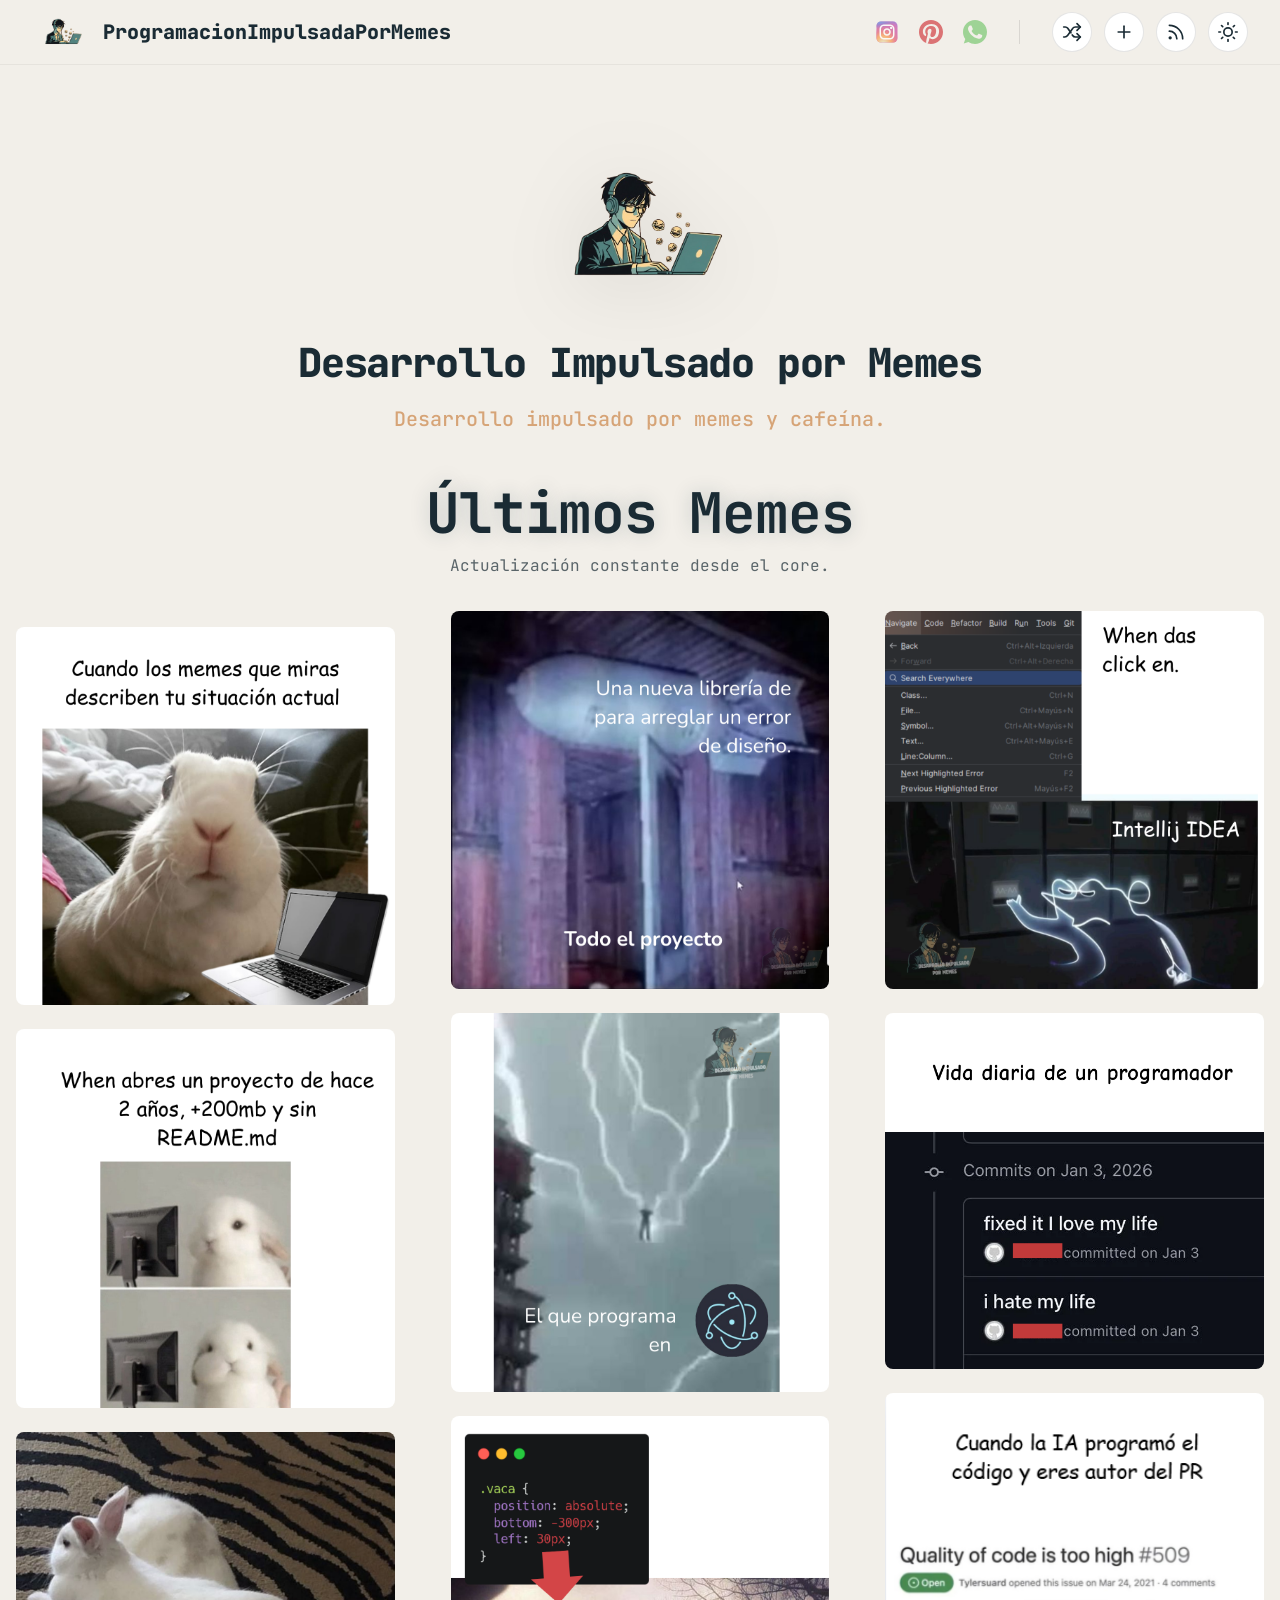
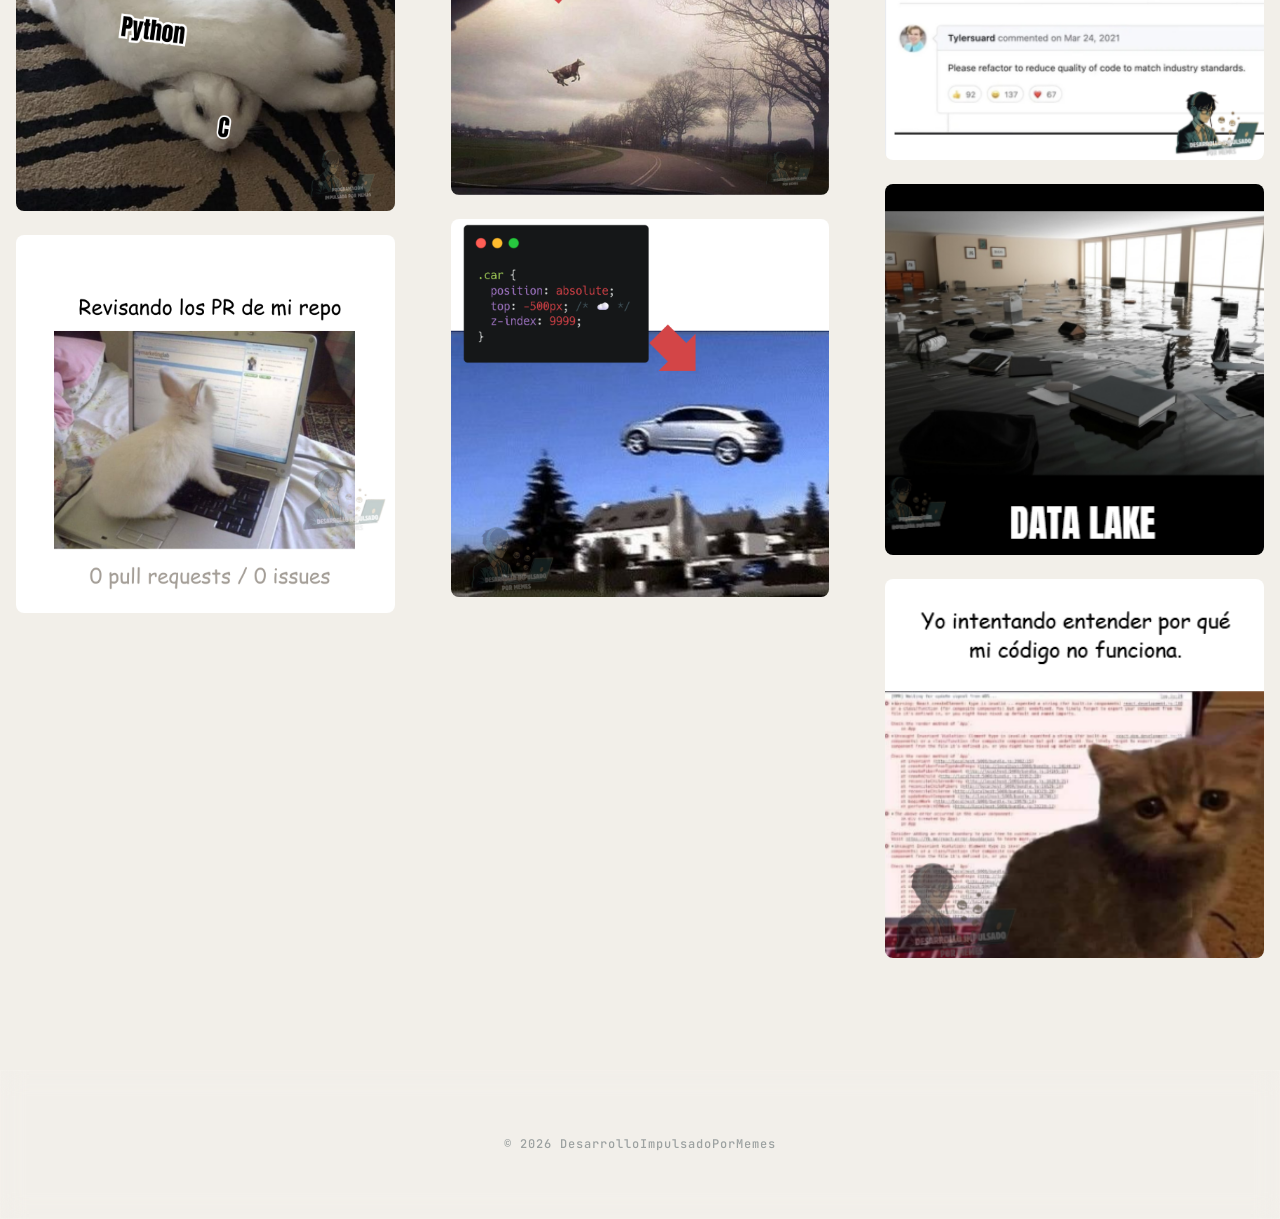
==== commit a7c52f1e: "Update from https://github.com/DesarrolloImpulsadoPorMemes/content/commit/c3eb5b27622416380ed27f8cb5" ====
--- a/index.html
+++ b/index.html
@@ -16,5 +16,5 @@
   }
 </script><!-- Google Search Console --><meta name="google-site-verification" content="lR6voiw1-6rRxAasmcEY6qm8eWrXN5FkwHopT7PoQxY"><!-- Google Fonts --><link rel="preconnect" href="https://fonts.googleapis.com"><link rel="preconnect" href="https://fonts.gstatic.com" crossorigin><link href="https://fonts.googleapis.com/css2?family=Inter:wght@400;600;900&display=swap" rel="stylesheet"><link href="https://fonts.googleapis.com/css2?family=JetBrains+Mono:wght@400;500;700;800&display=swap" rel="stylesheet"><link rel="stylesheet" href="/_astro/index.BEgqVJDZ.css">
 <style>*{box-sizing:border-box;margin:0;padding:0}:root{--bg: #F2EFE9;--surface: #ffffff;--fg: #1A2B34;--primary: #1A2B34;--secondary: #243B4A;--accent: #d49c6b;--card-shadow: 0 4px 20px rgba(0, 0, 0, .05);--font-main: "JetBrains Mono", monospace;--transition: all .3s cubic-bezier(.4, 0, .2, 1)}[data-theme=dark]{--bg: #1A2B34;--surface: #243B4A;--fg: #F2EFE9;--primary: #c9d1c1;--secondary: #d49c6b;--card-shadow: 0 4px 30px rgba(0, 0, 0, .3)}body{background-color:var(--bg);color:var(--fg);font-family:var(--font-main);line-height:1.6;min-height:100vh;transition:background-color .3s ease,color .3s ease}h1,h2,h3{text-transform:none;letter-spacing:-.02em}a{color:inherit;text-decoration:none}.glass{background:#ffffff0d;backdrop-filter:blur(12px);-webkit-backdrop-filter:blur(12px);border:1px solid rgba(255,255,255,.1)}.container{max-width:1400px;margin:0 auto;padding:0 2rem}
-</style></head> <body> <nav class="navbar sticky" data-astro-cid-5blmo7yk> <div class="container nav-content" data-astro-cid-5blmo7yk> <div class="logo" data-astro-cid-5blmo7yk> <a href="/" class="logo-link" data-astro-cid-5blmo7yk> <img src="/images/logo.png" alt="Logo" class="nav-logo-img" data-astro-cid-5blmo7yk> <span class="logo-text" data-astro-cid-5blmo7yk>ProgramacionImpulsadaPorMemes</span> </a> </div> <div class="nav-actions" data-astro-cid-5blmo7yk> <!-- Social Links --> <div class="social-links" data-astro-cid-5blmo7yk> <a href="https://www.instagram.com/desarrolloimpulsadopormemes/" target="_blank" rel="noopener noreferrer" aria-label="Instagram" data-astro-cid-5blmo7yk> <svg viewBox="0 0 32 32" fill="none" xmlns="http://www.w3.org/2000/svg" width="24" height="24" data-astro-cid-5blmo7yk> <rect x="2" y="2" width="28" height="28" rx="6" fill="url(#paint0_radial_87_7153)" data-astro-cid-5blmo7yk></rect> <rect x="2" y="2" width="28" height="28" rx="6" fill="url(#paint1_radial_87_7153)" data-astro-cid-5blmo7yk></rect> <rect x="2" y="2" width="28" height="28" rx="6" fill="url(#paint2_radial_87_7153)" data-astro-cid-5blmo7yk></rect> <path d="M23 10.5C23 11.3284 22.3284 12 21.5 12C20.6716 12 20 11.3284 20 10.5C20 9.67157 20.6716 9 21.5 9C22.3284 9 23 9.67157 23 10.5Z" fill="white" data-astro-cid-5blmo7yk></path> <path fill-rule="evenodd" clip-rule="evenodd" d="M16 21C18.7614 21 21 18.7614 21 16C21 13.2386 18.7614 11 16 11C13.2386 11 11 13.2386 11 16C11 18.7614 13.2386 21 16 21ZM16 19C17.6569 19 19 17.6569 19 16C19 14.3431 17.6569 13 16 13C14.3431 13 13 14.3431 13 16C13 17.6569 14.3431 19 16 19Z" fill="white" data-astro-cid-5blmo7yk></path> <path fill-rule="evenodd" clip-rule="evenodd" d="M6 15.6C6 12.2397 6 10.5595 6.65396 9.27606C7.2292 8.14708 8.14708 7.2292 9.27606 6.65396C10.5595 6 12.2397 6 15.6 6H16.4C19.7603 6 21.4405 6 22.7239 6.65396C23.8529 7.2292 24.7708 8.14708 25.346 9.27606C26 10.5595 26 12.2397 26 15.6V16.4C26 19.7603 26 21.4405 25.346 22.7239C24.7708 23.8529 23.8529 24.7708 22.7239 25.346C21.4405 26 19.7603 26 16.4 26H15.6C12.2397 26 10.5595 26 9.27606 25.346C8.14708 24.7708 7.2292 23.8529 6.65396 22.7239C6 21.4405 6 19.7603 6 16.4V15.6ZM15.6 8H16.4C18.1132 8 19.2777 8.00156 20.1779 8.0751C21.0548 8.14674 21.5032 8.27659 21.816 8.43597C22.5686 8.81947 23.1805 9.43139 23.564 10.184C23.7234 10.4968 23.8533 10.9452 23.9249 11.8221C23.9984 12.7223 24 13.8868 24 15.6V16.4C24 18.1132 23.9984 19.2777 23.9249 20.1779C23.8533 21.0548 23.7234 21.5032 23.564 21.816C23.1805 22.5686 22.5686 23.1805 21.816 23.564C21.5032 23.7234 21.0548 23.8533 20.1779 23.9249C19.2777 23.9984 18.1132 24 16.4 24H15.6C13.8868 24 12.7223 23.9984 11.8221 23.9249C10.9452 23.8533 10.4968 23.7234 10.184 23.564C9.43139 23.1805 8.81947 22.5686 8.43597 21.816C8.27659 21.5032 8.14674 21.0548 8.0751 20.1779C8.00156 19.2777 8 18.1132 8 16.4V15.6C8 13.8868 8.00156 12.7223 8.0751 11.8221C8.14674 10.9452 8.27659 10.4968 8.43597 10.184C8.81947 9.43139 9.43139 8.81947 10.184 8.43597C10.4968 8.27659 10.9452 8.14674 11.8221 8.0751C12.7223 8.00156 13.8868 8 15.6 8Z" fill="white" data-astro-cid-5blmo7yk></path> <defs data-astro-cid-5blmo7yk> <radialGradient id="paint0_radial_87_7153" cx="0" cy="0" r="1" gradientUnits="userSpaceOnUse" gradientTransform="translate(12 23) rotate(-55.3758) scale(25.5196)" data-astro-cid-5blmo7yk> <stop stop-color="#B13589" data-astro-cid-5blmo7yk></stop> <stop offset="0.79309" stop-color="#C62F94" data-astro-cid-5blmo7yk></stop> <stop offset="1" stop-color="#8A3AC8" data-astro-cid-5blmo7yk></stop> </radialGradient> <radialGradient id="paint1_radial_87_7153" cx="0" cy="0" r="1" gradientUnits="userSpaceOnUse" gradientTransform="translate(11 31) rotate(-65.1363) scale(22.5942)" data-astro-cid-5blmo7yk> <stop stop-color="#E0E8B7" data-astro-cid-5blmo7yk></stop> <stop offset="0.444662" stop-color="#FB8A2E" data-astro-cid-5blmo7yk></stop> <stop offset="0.71474" stop-color="#E2425C" data-astro-cid-5blmo7yk></stop> <stop offset="1" stop-color="#E2425C" stop-opacity="0" data-astro-cid-5blmo7yk></stop> </radialGradient> <radialGradient id="paint2_radial_87_7153" cx="0" cy="0" r="1" gradientUnits="userSpaceOnUse" gradientTransform="translate(0.500002 3) rotate(-8.1301) scale(38.8909 8.31836)" data-astro-cid-5blmo7yk> <stop offset="0.156701" stop-color="#406ADC" data-astro-cid-5blmo7yk></stop> <stop offset="0.467799" stop-color="#6A45BE" data-astro-cid-5blmo7yk></stop> <stop offset="1" stop-color="#6A45BE" stop-opacity="0" data-astro-cid-5blmo7yk></stop> </radialGradient> </defs> </svg> </a> <a href="https://es.pinterest.com/desarrolloimpulsadopormemes/" target="_blank" rel="noopener noreferrer" aria-label="Pinterest" data-astro-cid-5blmo7yk> <svg viewBox="0 0 48 48" version="1.1" xmlns="http://www.w3.org/2000/svg" width="24" height="24" data-astro-cid-5blmo7yk> <g id="Icons" stroke="none" stroke-width="1" fill="none" fill-rule="evenodd" data-astro-cid-5blmo7yk> <g id="Color-" transform="translate(-300.000000, -260.000000)" fill="#CC2127" data-astro-cid-5blmo7yk> <path d="M324.001411,260 C310.747575,260 300,270.744752 300,284.001411 C300,293.826072 305.910037,302.270594 314.368672,305.982007 C314.300935,304.308344 314.357382,302.293173 314.78356,300.469924 C315.246428,298.522491 317.871229,287.393897 317.871229,287.393897 C317.871229,287.393897 317.106368,285.861351 317.106368,283.59499 C317.106368,280.038808 319.169518,277.38296 321.73505,277.38296 C323.91674,277.38296 324.972306,279.022755 324.972306,280.987123 C324.972306,283.180102 323.572411,286.462515 322.852708,289.502205 C322.251543,292.050803 324.128418,294.125243 326.640325,294.125243 C331.187158,294.125243 334.249427,288.285765 334.249427,281.36532 C334.249427,276.10725 330.707356,272.170048 324.263891,272.170048 C316.985006,272.170048 312.449462,277.59746 312.449462,283.659905 C312.449462,285.754101 313.064738,287.227377 314.029988,288.367613 C314.475922,288.895396 314.535191,289.104251 314.374316,289.708238 C314.261422,290.145705 313.996119,291.21256 313.886047,291.633092 C313.725172,292.239901 313.23408,292.460046 312.686541,292.234256 C309.330746,290.865408 307.769977,287.193509 307.769977,283.064385 C307.769977,276.248368 313.519139,268.069148 324.921503,268.069148 C334.085729,268.069148 340.117128,274.704533 340.117128,281.819721 C340.117128,291.235138 334.884459,298.268478 327.165285,298.268478 C324.577174,298.268478 322.138649,296.868584 321.303228,295.279591 C321.303228,295.279591 319.908979,300.808608 319.615452,301.875463 C319.107426,303.724114 318.111131,305.575587 317.199506,307.014994 C319.358617,307.652849 321.63909,308 324.001411,308 C337.255248,308 348,297.255248 348,284.001411 C348,270.744752 337.255248,260 324.001411,260" id="Pinterest" data-astro-cid-5blmo7yk></path> </g> </g> </svg> </a> <a href="https://whatsapp.com/channel/0029VbC79hB6LwHnjMh9l344" target="_blank" rel="noopener noreferrer" aria-label="WhatsApp Channel" data-astro-cid-5blmo7yk> <svg viewBox="0 0 48 48" version="1.1" xmlns="http://www.w3.org/2000/svg" width="24" height="24" data-astro-cid-5blmo7yk> <g id="Icons" stroke="none" stroke-width="1" fill="none" fill-rule="evenodd" data-astro-cid-5blmo7yk> <g id="Color-" transform="translate(-700.000000, -360.000000)" fill="#67C15E" data-astro-cid-5blmo7yk> <path d="M723.993033,360 C710.762252,360 700,370.765287 700,383.999801 C700,389.248451 701.692661,394.116025 704.570026,398.066947 L701.579605,406.983798 L710.804449,404.035539 C714.598605,406.546975 719.126434,408 724.006967,408 C737.237748,408 748,397.234315 748,384.000199 C748,370.765685 737.237748,360.000398 724.006967,360.000398 L723.993033,360.000398 L723.993033,360 Z M717.29285,372.190836 C716.827488,371.07628 716.474784,371.034071 715.769774,371.005401 C715.529728,370.991464 715.262214,370.977527 714.96564,370.977527 C714.04845,370.977527 713.089462,371.245514 712.511043,371.838033 C711.806033,372.557577 710.056843,374.23638 710.056843,377.679202 C710.056843,381.122023 712.567571,384.451756 712.905944,384.917648 C713.258648,385.382743 717.800808,392.55031 724.853297,395.471492 C730.368379,397.757149 732.00491,397.545307 733.260074,397.27732 C735.093658,396.882308 737.393002,395.527239 737.971421,393.891043 C738.54984,392.25405 738.54984,390.857171 738.380255,390.560912 C738.211068,390.264652 737.745308,390.095816 737.040298,389.742615 C736.335288,389.389811 732.90737,387.696673 732.25849,387.470894 C731.623543,387.231179 731.017259,387.315995 730.537963,387.99333 C729.860819,388.938653 729.198006,389.89831 728.661785,390.476494 C728.238619,390.928051 727.547144,390.984595 726.969123,390.744481 C726.193254,390.420348 724.021298,389.657798 721.340985,387.273388 C719.267356,385.42535 717.856938,383.125756 717.448104,382.434484 C717.038871,381.729275 717.405907,381.319529 717.729948,380.938852 C718.082653,380.501232 718.421026,380.191036 718.77373,379.781688 C719.126434,379.372738 719.323884,379.160897 719.549599,378.681068 C719.789645,378.215575 719.62006,377.735746 719.450874,377.382942 C719.281687,377.030139 717.871269,373.587317 717.29285,372.190836 Z" id="Whatsapp" data-astro-cid-5blmo7yk></path> </g> </g> </svg> </a> </div> <div class="utility-icons" data-astro-cid-5blmo7yk> <button id="random-meme" class="icon-btn" aria-label="Meme aleatorio" title="Meme aleatorio" data-astro-cid-5blmo7yk> <svg xmlns="http://www.w3.org/2000/svg" width="20" height="20" viewBox="0 0 24 24" fill="none" stroke="currentColor" stroke-width="2" stroke-linecap="round" stroke-linejoin="round" data-astro-cid-5blmo7yk><path d="M2 18h1.4c1.3 0 2.5-.6 3.3-1.7l6.1-8.6c.7-1.1 2-1.7 3.3-1.7H22" data-astro-cid-5blmo7yk></path><path d="m18 2 4 4-4 4" data-astro-cid-5blmo7yk></path><path d="M2 6h1.9c1.2 0 2.3.6 3 1.5l3.8 5.4" data-astro-cid-5blmo7yk></path><path d="M22 18h-5.9c-1.3 0-2.6-.7-3.3-1.8l-.5-.8" data-astro-cid-5blmo7yk></path><path d="m18 14 4 4-4 4" data-astro-cid-5blmo7yk></path></svg> </button> <button id="submit-meme" class="icon-btn" aria-label="Sube tu meme" title="Sube tu meme" data-astro-cid-5blmo7yk> <svg xmlns="http://www.w3.org/2000/svg" width="20" height="20" viewBox="0 0 24 24" fill="none" stroke="currentColor" stroke-width="2" stroke-linecap="round" stroke-linejoin="round" data-astro-cid-5blmo7yk><line x1="12" y1="5" x2="12" y2="19" data-astro-cid-5blmo7yk></line><line x1="5" y1="12" x2="19" y2="12" data-astro-cid-5blmo7yk></line></svg> </button> <a href="/rss.xml" class="icon-btn" aria-label="RSS Feed" data-astro-cid-5blmo7yk> <svg xmlns="http://www.w3.org/2000/svg" width="20" height="20" viewBox="0 0 24 24" fill="none" stroke="currentColor" stroke-width="2" stroke-linecap="round" stroke-linejoin="round" data-astro-cid-5blmo7yk><path d="M4 11a9 9 0 0 1 9 9" data-astro-cid-5blmo7yk></path><path d="M4 4a16 16 0 0 1 16 16" data-astro-cid-5blmo7yk></path><circle cx="5" cy="19" r="1" data-astro-cid-5blmo7yk></circle></svg> </a> <button id="theme-toggle" class="icon-btn" aria-label="Cambiar tema" data-astro-cid-5blmo7yk> <svg class="theme-icon light" xmlns="http://www.w3.org/2000/svg" width="20" height="20" viewBox="0 0 24 24" fill="none" stroke="currentColor" stroke-width="2" stroke-linecap="round" stroke-linejoin="round" data-astro-cid-5blmo7yk><circle cx="12" cy="12" r="5" data-astro-cid-5blmo7yk></circle><line x1="12" y1="1" x2="12" y2="3" data-astro-cid-5blmo7yk></line><line x1="12" y1="21" x2="12" y2="23" data-astro-cid-5blmo7yk></line><line x1="4.22" y1="4.22" x2="5.64" y2="5.64" data-astro-cid-5blmo7yk></line><line x1="18.36" y1="18.36" x2="19.78" y2="19.78" data-astro-cid-5blmo7yk></line><line x1="1" y1="12" x2="3" y2="12" data-astro-cid-5blmo7yk></line><line x1="21" y1="12" x2="23" y2="12" data-astro-cid-5blmo7yk></line><line x1="4.22" y1="19.78" x2="5.64" y2="18.36" data-astro-cid-5blmo7yk></line><line x1="18.36" y1="5.64" x2="19.78" y2="4.22" data-astro-cid-5blmo7yk></line></svg> <svg class="theme-icon dark" xmlns="http://www.w3.org/2000/svg" width="20" height="20" viewBox="0 0 24 24" fill="none" stroke="currentColor" stroke-width="2" stroke-linecap="round" stroke-linejoin="round" data-astro-cid-5blmo7yk><path d="M21 12.79A9 9 0 1 1 11.21 3 7 7 0 0 0 21 12.79z" data-astro-cid-5blmo7yk></path></svg> </button> </div> </div> </div> </nav> <!-- Modal de Contribución Minimalista --> <div id="contribute-modal" class="contrib-overlay" data-astro-cid-5blmo7yk> <div class="contrib-content glass" data-astro-cid-5blmo7yk> <button class="close-contrib" data-astro-cid-5blmo7yk>&times;</button> <h3 data-astro-cid-5blmo7yk>¡Suma tu humor dev! 🚀</h3> <p data-astro-cid-5blmo7yk>Aporta tus memes al repositorio oficial de Programación Impulsada por Memes.</p> <div class="contrib-steps" data-astro-cid-5blmo7yk> <div class="step" data-astro-cid-5blmo7yk> <span class="step-num" data-astro-cid-5blmo7yk>1</span> <p data-astro-cid-5blmo7yk>Sube tu imagen a <code data-astro-cid-5blmo7yk>/public/images/content/</code></p> </div> <div class="step" data-astro-cid-5blmo7yk> <span class="step-num" data-astro-cid-5blmo7yk>2</span> <p data-astro-cid-5blmo7yk>Crea el post MDX en <code data-astro-cid-5blmo7yk>/src/content/posts/</code></p> </div> </div> <a href="https://github.com/tu-usuario/repo/blob/main/CONTRIBUTING.md" target="_blank" class="btn-primary" data-astro-cid-5blmo7yk>Ver guía completa</a> </div> </div>  <script type="module">const a=()=>{const o=document.getElementById("theme-toggle"),c=document.getElementById("random-meme"),m=document.getElementById("submit-meme"),e=document.getElementById("contribute-modal"),d=e?.querySelector(".close-contrib");o&&(o.onclick=()=>{const n=document.documentElement.getAttribute("data-theme")==="dark"?"light":"dark";document.documentElement.setAttribute("data-theme",n),localStorage.setItem("theme",n)}),c&&(c.onclick=()=>{const t=document.querySelectorAll(".grid-item");if(t.length>0){const n=Math.floor(Math.random()*t.length);t[n].click()}}),m&&e&&(m.onclick=()=>e.classList.add("active")),d&&e&&(d.onclick=()=>e.classList.remove("active")),e?.addEventListener("click",t=>{t.target===e&&e.classList.remove("active")})};a();document.addEventListener("astro:page-load",a);</script> <section class="hero container" data-astro-cid-bbe6dxrz> <div class="hero-content" data-astro-cid-bbe6dxrz> <div class="logo-wrapper" data-astro-cid-bbe6dxrz> <img src="/images/logo.png" alt="DesarrolloImpulsadoPorMemes Logo" class="main-logo" data-astro-cid-bbe6dxrz> </div> <div class="text-wrapper" data-astro-cid-bbe6dxrz> <h1 class="hero-title" data-astro-cid-bbe6dxrz>Desarrollo Impulsado por Memes</h1> <p class="phrase" data-astro-cid-bbe6dxrz>Copiando de StackOverflow desde 2010.</p> </div> </div> </section>  <main> <section class="section-header container"> <h2 class="neon-text">Últimos Memes</h2> <p>Actualización constante desde el core.</p> </section> <section id="grid" class="container" data-astro-cid-cfnm3mat> <div id="masonry-root" data-astro-cid-cfnm3mat> <div class="grid-item" data-post="{&#34;image&#34;:&#34;/images/content/when-memes.png&#34;,&#34;imageAlt&#34;:&#34;Un conejo con expresion muy seria y profunda mirando a la camara con un laptop al lado, dándose cuenta de la cruda realidad.&#34;,&#34;title&#34;:&#34;El Meme es la Realidad: Programación y Destino&#34;,&#34;copy&#34;:&#34;Ese momento en el que dejas de reir de los memes de programadores porque te das cuenta de que son un documental de tu vida. #DevLife #Programacion #MemeDev #Realidad&#34;,&#34;date&#34;:&#34;2026-05-29T00:00:00.000Z&#34;,&#34;published&#34;:true,&#34;category&#34;:&#34;General&#34;}" data-slug="meme-es-la-realidad" data-index="0" data-astro-cid-cfnm3mat> <div class="meme-wrapper" data-astro-cid-cfnm3mat> <img src="/images/content/when-memes.png" alt="Un conejo con expresion muy seria y profunda mirando a la camara con un laptop al lado, dándose cuenta de la cruda realidad." loading="lazy" data-astro-cid-cfnm3mat> <div class="hover-overlay" data-astro-cid-cfnm3mat> <span data-astro-cid-cfnm3mat>Ver detalle</span> </div> </div> </div><div class="grid-item" data-post="{&#34;image&#34;:&#34;/images/content/sin-documentacion.png&#34;,&#34;imageAlt&#34;:&#34;Un conejo blanco mirando con mucha confusion un monitor despues de abrir un proyecto antiguo sin documentacion.&#34;,&#34;title&#34;:&#34;Arqueología de Código: El Misterio del Proyecto sin README&#34;,&#34;copy&#34;:&#34;Abrir un proyecto tuyo de hace dos años es como leer un diario escrito en un idioma que ya no hablas. #Documentation #README #CleanCode #DeveloperProblems&#34;,&#34;date&#34;:&#34;2026-05-26T00:00:00.000Z&#34;,&#34;published&#34;:true,&#34;category&#34;:&#34;Documentación&#34;}" data-slug="arqueologia-codigo-sin-readme" data-index="1" data-astro-cid-cfnm3mat> <div class="meme-wrapper" data-astro-cid-cfnm3mat> <img src="/images/content/sin-documentacion.png" alt="Un conejo blanco mirando con mucha confusion un monitor despues de abrir un proyecto antiguo sin documentacion." loading="lazy" data-astro-cid-cfnm3mat> <div class="hover-overlay" data-astro-cid-cfnm3mat> <span data-astro-cid-cfnm3mat>Ver detalle</span> </div> </div> </div><div class="grid-item" data-post="{&#34;image&#34;:&#34;/images/content/python-c.png&#34;,&#34;imageAlt&#34;:&#34;Dos conejos en una alfombra de piel de tigre, uno encima del otro. El de arriba tiene la etiqueta Python y el de abajo la etiqueta C.&#34;,&#34;title&#34;:&#34;Python sobre C: El Secreto de la Velocidad&#34;,&#34;copy&#34;:&#34;Python es hermoso y facil, pero recuerda quien esta cargando con todo el trabajo sucio en el backend de la memoria. #Python #CLanguage #Backend #ProgrammingMemes&#34;,&#34;date&#34;:&#34;2026-05-23T00:00:00.000Z&#34;,&#34;published&#34;:true,&#34;category&#34;:&#34;Backend&#34;}" data-slug="python-sobre-c-secreto" data-index="2" data-astro-cid-cfnm3mat> <div class="meme-wrapper" data-astro-cid-cfnm3mat> <img src="/images/content/python-c.png" alt="Dos conejos en una alfombra de piel de tigre, uno encima del otro. El de arriba tiene la etiqueta Python y el de abajo la etiqueta C." loading="lazy" data-astro-cid-cfnm3mat> <div class="hover-overlay" data-astro-cid-cfnm3mat> <span data-astro-cid-cfnm3mat>Ver detalle</span> </div> </div> </div><div class="grid-item" data-post="{&#34;image&#34;:&#34;/images/content/no-prs.png&#34;,&#34;imageAlt&#34;:&#34;Un pequeño conejo blanco frente a un laptop con una pantalla que dice 0 pull requests y 0 issues.&#34;,&#34;title&#34;:&#34;El Repositorio Solitario: Paz o Tristeza&#34;,&#34;copy&#34;:&#34;Esa sensacion agridulce de que nadie reporta errores porque nadie usa tu codigo. ¿Es paz mental o el abismo de la irrelevancia? #GitHub #OpenSource #DevLife #SoloDev&#34;,&#34;date&#34;:&#34;2026-05-20T00:00:00.000Z&#34;,&#34;published&#34;:true,&#34;category&#34;:&#34;GitHub&#34;}" data-slug="repositorio-solitario" data-index="3" data-astro-cid-cfnm3mat> <div class="meme-wrapper" data-astro-cid-cfnm3mat> <img src="/images/content/no-prs.png" alt="Un pequeño conejo blanco frente a un laptop con una pantalla que dice 0 pull requests y 0 issues." loading="lazy" data-astro-cid-cfnm3mat> <div class="hover-overlay" data-astro-cid-cfnm3mat> <span data-astro-cid-cfnm3mat>Ver detalle</span> </div> </div> </div><div class="grid-item" data-post="{&#34;image&#34;:&#34;/images/content/kabum-kabum.png&#34;,&#34;imageAlt&#34;:&#34;Una bomba enorme colgada sobre una puerta de madera muy pequeña, con texto que indica que la bomba es una nueva libreria y la puerta es todo el proyecto.&#34;,&#34;title&#34;:&#34;El Caballo de Troya de las Librerías&#34;,&#34;copy&#34;:&#34;Cuando instalas una libreria de 50MB solo para centrar un div o validar un email. Cuidado con lo que metes en tu package.json. #Dependencies #CleanCode #WebPerformance #NPM&#34;,&#34;date&#34;:&#34;2026-05-17T00:00:00.000Z&#34;,&#34;published&#34;:true,&#34;category&#34;:&#34;Arquitectura&#34;}" data-slug="caballo-troya-librerias" data-index="4" data-astro-cid-cfnm3mat> <div class="meme-wrapper" data-astro-cid-cfnm3mat> <img src="/images/content/kabum-kabum.png" alt="Una bomba enorme colgada sobre una puerta de madera muy pequeña, con texto que indica que la bomba es una nueva libreria y la puerta es todo el proyecto." loading="lazy" data-astro-cid-cfnm3mat> <div class="hover-overlay" data-astro-cid-cfnm3mat> <span data-astro-cid-cfnm3mat>Ver detalle</span> </div> </div> </div><div class="grid-item" data-post="{&#34;image&#34;:&#34;/images/content/electron-be-like.png&#34;,&#34;imageAlt&#34;:&#34;Un hombre de pie bajo un cielo tormentoso recibiendo multiples descargas electricas, con el logo de Electron JS al lado.&#34;,&#34;title&#34;:&#34;Programar en Electron: Un Poder Electrizante (y Pesado)&#34;,&#34;copy&#34;:&#34;El poder de crear apps de escritorio con JS es asombroso, hasta que abres el administrador de tareas y ves el consumo de RAM. #ElectronJS #Javascript #WebDev #DesktopApps&#34;,&#34;date&#34;:&#34;2026-05-14T00:00:00.000Z&#34;,&#34;published&#34;:true,&#34;category&#34;:&#34;Desarrollo Desktop&#34;}" data-slug="poder-electron-electrizante" data-index="5" data-astro-cid-cfnm3mat> <div class="meme-wrapper" data-astro-cid-cfnm3mat> <img src="/images/content/electron-be-like.png" alt="Un hombre de pie bajo un cielo tormentoso recibiendo multiples descargas electricas, con el logo de Electron JS al lado." loading="lazy" data-astro-cid-cfnm3mat> <div class="hover-overlay" data-astro-cid-cfnm3mat> <span data-astro-cid-cfnm3mat>Ver detalle</span> </div> </div> </div><div class="grid-item" data-post="{&#34;image&#34;:&#34;/images/content/css-codes-2.png&#34;,&#34;imageAlt&#34;:&#34;Código CSS con la clase .vaca posicionada de forma absoluta con un bottom negativo, acompañado de una foto de una vaca volando en medio de un campo.&#34;,&#34;title&#34;:&#34;CSS: Cuando las Vacas Vuelan (Literalmente)&#34;,&#34;copy&#34;:&#34;Si te dijeron que tu proyecto funcionaria cuando las vacas volaran, solo necesitabas un poco de CSS absoluto. #CSS #WebDev #Programacion #FrontendTips&#34;,&#34;date&#34;:&#34;2026-05-11T00:00:00.000Z&#34;,&#34;published&#34;:true,&#34;category&#34;:&#34;Frontend&#34;}" data-slug="vacas-vuelan-css" data-index="6" data-astro-cid-cfnm3mat> <div class="meme-wrapper" data-astro-cid-cfnm3mat> <img src="/images/content/css-codes-2.png" alt="Código CSS con la clase .vaca posicionada de forma absoluta con un bottom negativo, acompañado de una foto de una vaca volando en medio de un campo." loading="lazy" data-astro-cid-cfnm3mat> <div class="hover-overlay" data-astro-cid-cfnm3mat> <span data-astro-cid-cfnm3mat>Ver detalle</span> </div> </div> </div><div class="grid-item" data-post="{&#34;image&#34;:&#34;/images/content/css-codes-1.png&#34;,&#34;imageAlt&#34;:&#34;Un fragmento de código CSS que muestra la clase .car con posición absoluta y un top de menos quinientos píxeles, junto a una imagen de un auto plateado flotando sobre un vecindario.&#34;,&#34;title&#34;:&#34;CSS: El Arte de Posicionar Autos en el Cielo&#34;,&#34;copy&#34;:&#34;Cuando el diseño dice que el auto debe estar en el header, pero tu CSS decide que debe colonizar la estratosfera. #CSS #Frontend #WebDesign #PositionAbsolute&#34;,&#34;date&#34;:&#34;2026-05-08T00:00:00.000Z&#34;,&#34;published&#34;:true,&#34;category&#34;:&#34;Frontend&#34;}" data-slug="posicionando-autos-cielo" data-index="7" data-astro-cid-cfnm3mat> <div class="meme-wrapper" data-astro-cid-cfnm3mat> <img src="/images/content/css-codes-1.png" alt="Un fragmento de código CSS que muestra la clase .car con posición absoluta y un top de menos quinientos píxeles, junto a una imagen de un auto plateado flotando sobre un vecindario." loading="lazy" data-astro-cid-cfnm3mat> <div class="hover-overlay" data-astro-cid-cfnm3mat> <span data-astro-cid-cfnm3mat>Ver detalle</span> </div> </div> </div><div class="grid-item" data-post="{&#34;image&#34;:&#34;/images/content/SEARCH.png&#34;,&#34;imageAlt&#34;:&#34;Captura del menú 'Search Everywhere' de IntelliJ IDEA superpuesta con la escena del teseracto en Interstellar, donde Cooper busca desesperadamente entre los hilos del tiempo.&#34;,&#34;title&#34;:&#34;El Oráculo de IntelliJ: Buscar en Todas Partes&#34;,&#34;copy&#34;:&#34;Cuando presionas Shift dos veces y entras en la quinta dimensión de tu proyecto. ¿Buscas un archivo o el sentido de tu existencia? #IntelliJ #MemeDev #Productividad&#34;,&#34;date&#34;:&#34;2026-05-05T00:00:00.000Z&#34;,&#34;published&#34;:true,&#34;category&#34;:&#34;Herramientas&#34;}" data-slug="oraculo-intellij" data-index="8" data-astro-cid-cfnm3mat> <div class="meme-wrapper" data-astro-cid-cfnm3mat> <img src="/images/content/SEARCH.png" alt="Captura del menú 'Search Everywhere' de IntelliJ IDEA superpuesta con la escena del teseracto en Interstellar, donde Cooper busca desesperadamente entre los hilos del tiempo." loading="lazy" data-astro-cid-cfnm3mat> <div class="hover-overlay" data-astro-cid-cfnm3mat> <span data-astro-cid-cfnm3mat>Ver detalle</span> </div> </div> </div><div class="grid-item" data-post="{&#34;image&#34;:&#34;/images/content/vida.png&#34;,&#34;imageAlt&#34;:&#34;Un historial de commits en GitHub que muestra dos mensajes contradictorios en el mismo día: 'i hate my life' seguido de 'fixed it I love my life', representando el ciclo emocional del programador.&#34;,&#34;title&#34;:&#34;vida&#34;,&#34;copy&#34;:&#34;El ciclo emocional de un dev resumido en dos commits. De odiarlo todo a amar la vida en menos de una hora. #Programacion #Debugging #GitHub #DevLife&#34;,&#34;date&#34;:&#34;2026-04-11T00:00:00.000Z&#34;,&#34;published&#34;:true,&#34;category&#34;:&#34;dev&#34;}" data-slug="vida" data-index="9" data-astro-cid-cfnm3mat> <div class="meme-wrapper" data-astro-cid-cfnm3mat> <img src="/images/content/vida.png" alt="Un historial de commits en GitHub que muestra dos mensajes contradictorios en el mismo día: 'i hate my life' seguido de 'fixed it I love my life', representando el ciclo emocional del programador." loading="lazy" data-astro-cid-cfnm3mat> <div class="hover-overlay" data-astro-cid-cfnm3mat> <span data-astro-cid-cfnm3mat>Ver detalle</span> </div> </div> </div><div class="grid-item" data-post="{&#34;image&#34;:&#34;/images/content/prs.png&#34;,&#34;imageAlt&#34;:&#34;Un hilo de GitHub donde un usuario solicita refactorizar un código de alta calidad para que parezca más mediocre y se ajuste a los estándares de la industria.&#34;,&#34;title&#34;:&#34;El Dilema del Código Demasiado Bueno&#34;,&#34;copy&#34;:&#34;Cuando la IA programa tan bien que el senior te pide que agregues un par de 'if-else' anidados para que parezca código humano. #GitHub #PullRequest #AI #Coding&#34;,&#34;date&#34;:&#34;2026-03-20T00:00:00.000Z&#34;,&#34;published&#34;:true,&#34;category&#34;:&#34;IA &#38; Workflow&#34;}" data-slug="calidad-codigo-ia" data-index="10" data-astro-cid-cfnm3mat> <div class="meme-wrapper" data-astro-cid-cfnm3mat> <img src="/images/content/prs.png" alt="Un hilo de GitHub donde un usuario solicita refactorizar un código de alta calidad para que parezca más mediocre y se ajuste a los estándares de la industria." loading="lazy" data-astro-cid-cfnm3mat> <div class="hover-overlay" data-astro-cid-cfnm3mat> <span data-astro-cid-cfnm3mat>Ver detalle</span> </div> </div> </div><div class="grid-item" data-post="{&#34;image&#34;:&#34;/images/content/data_lake.png&#34;,&#34;imageAlt&#34;:&#34;Una representación literal de un 'Data Lake' donde una oficina entera está inundada de agua oscura y llena de documentos flotando sin orden.&#34;,&#34;title&#34;:&#34;Expectativa vs Realidad del Data Lake&#34;,&#34;copy&#34;:&#34;El Data Lake según los directivos de marketing vs. cómo se ve realmente en producción. Un pantano de datos sin procesar. #BigData #DataLake #DataEngineer&#34;,&#34;date&#34;:&#34;2026-03-10T00:00:00.000Z&#34;,&#34;published&#34;:true,&#34;category&#34;:&#34;Data Engineering&#34;}" data-slug="data-lake-realidad" data-index="11" data-astro-cid-cfnm3mat> <div class="meme-wrapper" data-astro-cid-cfnm3mat> <img src="/images/content/data_lake.png" alt="Una representación literal de un 'Data Lake' donde una oficina entera está inundada de agua oscura y llena de documentos flotando sin orden." loading="lazy" data-astro-cid-cfnm3mat> <div class="hover-overlay" data-astro-cid-cfnm3mat> <span data-astro-cid-cfnm3mat>Ver detalle</span> </div> </div> </div><div class="grid-item" data-post="{&#34;image&#34;:&#34;/images/content/actual.png&#34;,&#34;imageAlt&#34;:&#34;Un gato doméstico con expresión de tristeza frente a un monitor que muestra múltiples errores de 'Invariant Violation' y fallos de React.&#34;,&#34;title&#34;:&#34;El Gato de Schrödinger del Debugging&#34;,&#34;copy&#34;:&#34;Todos hemos sido ese gato. Ese momento exacto donde el mensaje de error es más largo que tu lógica de negocio. #DesarrolloImpulsadoPorMemes #Javascript #React&#34;,&#34;date&#34;:&#34;2026-03-09T00:00:00.000Z&#34;,&#34;published&#34;:true,&#34;category&#34;:&#34;Frontend&#34;}" data-slug="gato-debugging" data-index="12" data-astro-cid-cfnm3mat> <div class="meme-wrapper" data-astro-cid-cfnm3mat> <img src="/images/content/actual.png" alt="Un gato doméstico con expresión de tristeza frente a un monitor que muestra múltiples errores de 'Invariant Violation' y fallos de React." loading="lazy" data-astro-cid-cfnm3mat> <div class="hover-overlay" data-astro-cid-cfnm3mat> <span data-astro-cid-cfnm3mat>Ver detalle</span> </div> </div> </div> </div> </section>  <script type="module">const a=()=>{const o=document.getElementById("masonry-root");if(!o)return;o.querySelectorAll(".meme-wrapper").forEach(e=>{const t=e.querySelector("img");t&&(t.complete?e.classList.add("loaded"):t.addEventListener("load",()=>e.classList.add("loaded")))}),o.addEventListener("click",e=>{const t=e.target.closest(".grid-item");if(t){const n=parseInt(t.getAttribute("data-index")||"0"),s=t.getAttribute("data-slug"),i=o.querySelectorAll(".grid-item"),l=Array.from(i).map(r=>({...JSON.parse(r.getAttribute("data-post")||"{}"),slug:r.getAttribute("data-slug")}));console.log("Opening modal at index:",n,"slug:",s),s&&window.history.pushState(null,"","#"+s);const d={posts:l,currentIndex:n};window.openMemeModal?window.openMemeModal(d):window.dispatchEvent(new CustomEvent("open-modal",{detail:d}))}})};a();document.addEventListener("astro:page-load",a);document.addEventListener("astro:after-swap",a);</script> </main> <footer class="glass"> <div class="container footer-content"> <p>
+</style></head> <body> <nav class="navbar sticky" data-astro-cid-5blmo7yk> <div class="container nav-content" data-astro-cid-5blmo7yk> <div class="logo" data-astro-cid-5blmo7yk> <a href="/" class="logo-link" data-astro-cid-5blmo7yk> <img src="/images/logo.png" alt="Logo" class="nav-logo-img" data-astro-cid-5blmo7yk> <span class="logo-text" data-astro-cid-5blmo7yk>ProgramacionImpulsadaPorMemes</span> </a> </div> <div class="nav-actions" data-astro-cid-5blmo7yk> <!-- Social Links --> <div class="social-links" data-astro-cid-5blmo7yk> <a href="https://www.instagram.com/desarrolloimpulsadopormemes/" target="_blank" rel="noopener noreferrer" aria-label="Instagram" data-astro-cid-5blmo7yk> <svg viewBox="0 0 32 32" fill="none" xmlns="http://www.w3.org/2000/svg" width="24" height="24" data-astro-cid-5blmo7yk> <rect x="2" y="2" width="28" height="28" rx="6" fill="url(#paint0_radial_87_7153)" data-astro-cid-5blmo7yk></rect> <rect x="2" y="2" width="28" height="28" rx="6" fill="url(#paint1_radial_87_7153)" data-astro-cid-5blmo7yk></rect> <rect x="2" y="2" width="28" height="28" rx="6" fill="url(#paint2_radial_87_7153)" data-astro-cid-5blmo7yk></rect> <path d="M23 10.5C23 11.3284 22.3284 12 21.5 12C20.6716 12 20 11.3284 20 10.5C20 9.67157 20.6716 9 21.5 9C22.3284 9 23 9.67157 23 10.5Z" fill="white" data-astro-cid-5blmo7yk></path> <path fill-rule="evenodd" clip-rule="evenodd" d="M16 21C18.7614 21 21 18.7614 21 16C21 13.2386 18.7614 11 16 11C13.2386 11 11 13.2386 11 16C11 18.7614 13.2386 21 16 21ZM16 19C17.6569 19 19 17.6569 19 16C19 14.3431 17.6569 13 16 13C14.3431 13 13 14.3431 13 16C13 17.6569 14.3431 19 16 19Z" fill="white" data-astro-cid-5blmo7yk></path> <path fill-rule="evenodd" clip-rule="evenodd" d="M6 15.6C6 12.2397 6 10.5595 6.65396 9.27606C7.2292 8.14708 8.14708 7.2292 9.27606 6.65396C10.5595 6 12.2397 6 15.6 6H16.4C19.7603 6 21.4405 6 22.7239 6.65396C23.8529 7.2292 24.7708 8.14708 25.346 9.27606C26 10.5595 26 12.2397 26 15.6V16.4C26 19.7603 26 21.4405 25.346 22.7239C24.7708 23.8529 23.8529 24.7708 22.7239 25.346C21.4405 26 19.7603 26 16.4 26H15.6C12.2397 26 10.5595 26 9.27606 25.346C8.14708 24.7708 7.2292 23.8529 6.65396 22.7239C6 21.4405 6 19.7603 6 16.4V15.6ZM15.6 8H16.4C18.1132 8 19.2777 8.00156 20.1779 8.0751C21.0548 8.14674 21.5032 8.27659 21.816 8.43597C22.5686 8.81947 23.1805 9.43139 23.564 10.184C23.7234 10.4968 23.8533 10.9452 23.9249 11.8221C23.9984 12.7223 24 13.8868 24 15.6V16.4C24 18.1132 23.9984 19.2777 23.9249 20.1779C23.8533 21.0548 23.7234 21.5032 23.564 21.816C23.1805 22.5686 22.5686 23.1805 21.816 23.564C21.5032 23.7234 21.0548 23.8533 20.1779 23.9249C19.2777 23.9984 18.1132 24 16.4 24H15.6C13.8868 24 12.7223 23.9984 11.8221 23.9249C10.9452 23.8533 10.4968 23.7234 10.184 23.564C9.43139 23.1805 8.81947 22.5686 8.43597 21.816C8.27659 21.5032 8.14674 21.0548 8.0751 20.1779C8.00156 19.2777 8 18.1132 8 16.4V15.6C8 13.8868 8.00156 12.7223 8.0751 11.8221C8.14674 10.9452 8.27659 10.4968 8.43597 10.184C8.81947 9.43139 9.43139 8.81947 10.184 8.43597C10.4968 8.27659 10.9452 8.14674 11.8221 8.0751C12.7223 8.00156 13.8868 8 15.6 8Z" fill="white" data-astro-cid-5blmo7yk></path> <defs data-astro-cid-5blmo7yk> <radialGradient id="paint0_radial_87_7153" cx="0" cy="0" r="1" gradientUnits="userSpaceOnUse" gradientTransform="translate(12 23) rotate(-55.3758) scale(25.5196)" data-astro-cid-5blmo7yk> <stop stop-color="#B13589" data-astro-cid-5blmo7yk></stop> <stop offset="0.79309" stop-color="#C62F94" data-astro-cid-5blmo7yk></stop> <stop offset="1" stop-color="#8A3AC8" data-astro-cid-5blmo7yk></stop> </radialGradient> <radialGradient id="paint1_radial_87_7153" cx="0" cy="0" r="1" gradientUnits="userSpaceOnUse" gradientTransform="translate(11 31) rotate(-65.1363) scale(22.5942)" data-astro-cid-5blmo7yk> <stop stop-color="#E0E8B7" data-astro-cid-5blmo7yk></stop> <stop offset="0.444662" stop-color="#FB8A2E" data-astro-cid-5blmo7yk></stop> <stop offset="0.71474" stop-color="#E2425C" data-astro-cid-5blmo7yk></stop> <stop offset="1" stop-color="#E2425C" stop-opacity="0" data-astro-cid-5blmo7yk></stop> </radialGradient> <radialGradient id="paint2_radial_87_7153" cx="0" cy="0" r="1" gradientUnits="userSpaceOnUse" gradientTransform="translate(0.500002 3) rotate(-8.1301) scale(38.8909 8.31836)" data-astro-cid-5blmo7yk> <stop offset="0.156701" stop-color="#406ADC" data-astro-cid-5blmo7yk></stop> <stop offset="0.467799" stop-color="#6A45BE" data-astro-cid-5blmo7yk></stop> <stop offset="1" stop-color="#6A45BE" stop-opacity="0" data-astro-cid-5blmo7yk></stop> </radialGradient> </defs> </svg> </a> <a href="https://es.pinterest.com/desarrolloimpulsadopormemes/" target="_blank" rel="noopener noreferrer" aria-label="Pinterest" data-astro-cid-5blmo7yk> <svg viewBox="0 0 48 48" version="1.1" xmlns="http://www.w3.org/2000/svg" width="24" height="24" data-astro-cid-5blmo7yk> <g id="Icons" stroke="none" stroke-width="1" fill="none" fill-rule="evenodd" data-astro-cid-5blmo7yk> <g id="Color-" transform="translate(-300.000000, -260.000000)" fill="#CC2127" data-astro-cid-5blmo7yk> <path d="M324.001411,260 C310.747575,260 300,270.744752 300,284.001411 C300,293.826072 305.910037,302.270594 314.368672,305.982007 C314.300935,304.308344 314.357382,302.293173 314.78356,300.469924 C315.246428,298.522491 317.871229,287.393897 317.871229,287.393897 C317.871229,287.393897 317.106368,285.861351 317.106368,283.59499 C317.106368,280.038808 319.169518,277.38296 321.73505,277.38296 C323.91674,277.38296 324.972306,279.022755 324.972306,280.987123 C324.972306,283.180102 323.572411,286.462515 322.852708,289.502205 C322.251543,292.050803 324.128418,294.125243 326.640325,294.125243 C331.187158,294.125243 334.249427,288.285765 334.249427,281.36532 C334.249427,276.10725 330.707356,272.170048 324.263891,272.170048 C316.985006,272.170048 312.449462,277.59746 312.449462,283.659905 C312.449462,285.754101 313.064738,287.227377 314.029988,288.367613 C314.475922,288.895396 314.535191,289.104251 314.374316,289.708238 C314.261422,290.145705 313.996119,291.21256 313.886047,291.633092 C313.725172,292.239901 313.23408,292.460046 312.686541,292.234256 C309.330746,290.865408 307.769977,287.193509 307.769977,283.064385 C307.769977,276.248368 313.519139,268.069148 324.921503,268.069148 C334.085729,268.069148 340.117128,274.704533 340.117128,281.819721 C340.117128,291.235138 334.884459,298.268478 327.165285,298.268478 C324.577174,298.268478 322.138649,296.868584 321.303228,295.279591 C321.303228,295.279591 319.908979,300.808608 319.615452,301.875463 C319.107426,303.724114 318.111131,305.575587 317.199506,307.014994 C319.358617,307.652849 321.63909,308 324.001411,308 C337.255248,308 348,297.255248 348,284.001411 C348,270.744752 337.255248,260 324.001411,260" id="Pinterest" data-astro-cid-5blmo7yk></path> </g> </g> </svg> </a> <a href="https://whatsapp.com/channel/0029VbC79hB6LwHnjMh9l344" target="_blank" rel="noopener noreferrer" aria-label="WhatsApp Channel" data-astro-cid-5blmo7yk> <svg viewBox="0 0 48 48" version="1.1" xmlns="http://www.w3.org/2000/svg" width="24" height="24" data-astro-cid-5blmo7yk> <g id="Icons" stroke="none" stroke-width="1" fill="none" fill-rule="evenodd" data-astro-cid-5blmo7yk> <g id="Color-" transform="translate(-700.000000, -360.000000)" fill="#67C15E" data-astro-cid-5blmo7yk> <path d="M723.993033,360 C710.762252,360 700,370.765287 700,383.999801 C700,389.248451 701.692661,394.116025 704.570026,398.066947 L701.579605,406.983798 L710.804449,404.035539 C714.598605,406.546975 719.126434,408 724.006967,408 C737.237748,408 748,397.234315 748,384.000199 C748,370.765685 737.237748,360.000398 724.006967,360.000398 L723.993033,360.000398 L723.993033,360 Z M717.29285,372.190836 C716.827488,371.07628 716.474784,371.034071 715.769774,371.005401 C715.529728,370.991464 715.262214,370.977527 714.96564,370.977527 C714.04845,370.977527 713.089462,371.245514 712.511043,371.838033 C711.806033,372.557577 710.056843,374.23638 710.056843,377.679202 C710.056843,381.122023 712.567571,384.451756 712.905944,384.917648 C713.258648,385.382743 717.800808,392.55031 724.853297,395.471492 C730.368379,397.757149 732.00491,397.545307 733.260074,397.27732 C735.093658,396.882308 737.393002,395.527239 737.971421,393.891043 C738.54984,392.25405 738.54984,390.857171 738.380255,390.560912 C738.211068,390.264652 737.745308,390.095816 737.040298,389.742615 C736.335288,389.389811 732.90737,387.696673 732.25849,387.470894 C731.623543,387.231179 731.017259,387.315995 730.537963,387.99333 C729.860819,388.938653 729.198006,389.89831 728.661785,390.476494 C728.238619,390.928051 727.547144,390.984595 726.969123,390.744481 C726.193254,390.420348 724.021298,389.657798 721.340985,387.273388 C719.267356,385.42535 717.856938,383.125756 717.448104,382.434484 C717.038871,381.729275 717.405907,381.319529 717.729948,380.938852 C718.082653,380.501232 718.421026,380.191036 718.77373,379.781688 C719.126434,379.372738 719.323884,379.160897 719.549599,378.681068 C719.789645,378.215575 719.62006,377.735746 719.450874,377.382942 C719.281687,377.030139 717.871269,373.587317 717.29285,372.190836 Z" id="Whatsapp" data-astro-cid-5blmo7yk></path> </g> </g> </svg> </a> </div> <div class="utility-icons" data-astro-cid-5blmo7yk> <button id="random-meme" class="icon-btn" aria-label="Meme aleatorio" title="Meme aleatorio" data-astro-cid-5blmo7yk> <svg xmlns="http://www.w3.org/2000/svg" width="20" height="20" viewBox="0 0 24 24" fill="none" stroke="currentColor" stroke-width="2" stroke-linecap="round" stroke-linejoin="round" data-astro-cid-5blmo7yk><path d="M2 18h1.4c1.3 0 2.5-.6 3.3-1.7l6.1-8.6c.7-1.1 2-1.7 3.3-1.7H22" data-astro-cid-5blmo7yk></path><path d="m18 2 4 4-4 4" data-astro-cid-5blmo7yk></path><path d="M2 6h1.9c1.2 0 2.3.6 3 1.5l3.8 5.4" data-astro-cid-5blmo7yk></path><path d="M22 18h-5.9c-1.3 0-2.6-.7-3.3-1.8l-.5-.8" data-astro-cid-5blmo7yk></path><path d="m18 14 4 4-4 4" data-astro-cid-5blmo7yk></path></svg> </button> <button id="submit-meme" class="icon-btn" aria-label="Sube tu meme" title="Sube tu meme" data-astro-cid-5blmo7yk> <svg xmlns="http://www.w3.org/2000/svg" width="20" height="20" viewBox="0 0 24 24" fill="none" stroke="currentColor" stroke-width="2" stroke-linecap="round" stroke-linejoin="round" data-astro-cid-5blmo7yk><line x1="12" y1="5" x2="12" y2="19" data-astro-cid-5blmo7yk></line><line x1="5" y1="12" x2="19" y2="12" data-astro-cid-5blmo7yk></line></svg> </button> <a href="/rss.xml" class="icon-btn" aria-label="RSS Feed" data-astro-cid-5blmo7yk> <svg xmlns="http://www.w3.org/2000/svg" width="20" height="20" viewBox="0 0 24 24" fill="none" stroke="currentColor" stroke-width="2" stroke-linecap="round" stroke-linejoin="round" data-astro-cid-5blmo7yk><path d="M4 11a9 9 0 0 1 9 9" data-astro-cid-5blmo7yk></path><path d="M4 4a16 16 0 0 1 16 16" data-astro-cid-5blmo7yk></path><circle cx="5" cy="19" r="1" data-astro-cid-5blmo7yk></circle></svg> </a> <button id="theme-toggle" class="icon-btn" aria-label="Cambiar tema" data-astro-cid-5blmo7yk> <svg class="theme-icon light" xmlns="http://www.w3.org/2000/svg" width="20" height="20" viewBox="0 0 24 24" fill="none" stroke="currentColor" stroke-width="2" stroke-linecap="round" stroke-linejoin="round" data-astro-cid-5blmo7yk><circle cx="12" cy="12" r="5" data-astro-cid-5blmo7yk></circle><line x1="12" y1="1" x2="12" y2="3" data-astro-cid-5blmo7yk></line><line x1="12" y1="21" x2="12" y2="23" data-astro-cid-5blmo7yk></line><line x1="4.22" y1="4.22" x2="5.64" y2="5.64" data-astro-cid-5blmo7yk></line><line x1="18.36" y1="18.36" x2="19.78" y2="19.78" data-astro-cid-5blmo7yk></line><line x1="1" y1="12" x2="3" y2="12" data-astro-cid-5blmo7yk></line><line x1="21" y1="12" x2="23" y2="12" data-astro-cid-5blmo7yk></line><line x1="4.22" y1="19.78" x2="5.64" y2="18.36" data-astro-cid-5blmo7yk></line><line x1="18.36" y1="5.64" x2="19.78" y2="4.22" data-astro-cid-5blmo7yk></line></svg> <svg class="theme-icon dark" xmlns="http://www.w3.org/2000/svg" width="20" height="20" viewBox="0 0 24 24" fill="none" stroke="currentColor" stroke-width="2" stroke-linecap="round" stroke-linejoin="round" data-astro-cid-5blmo7yk><path d="M21 12.79A9 9 0 1 1 11.21 3 7 7 0 0 0 21 12.79z" data-astro-cid-5blmo7yk></path></svg> </button> </div> </div> </div> </nav> <!-- Modal de Contribución Minimalista --> <div id="contribute-modal" class="contrib-overlay" data-astro-cid-5blmo7yk> <div class="contrib-content glass" data-astro-cid-5blmo7yk> <button class="close-contrib" data-astro-cid-5blmo7yk>&times;</button> <h3 data-astro-cid-5blmo7yk>¡Suma tu humor dev! 🚀</h3> <p data-astro-cid-5blmo7yk>Aporta tus memes al repositorio oficial de Programación Impulsada por Memes.</p> <div class="contrib-steps" data-astro-cid-5blmo7yk> <div class="step" data-astro-cid-5blmo7yk> <span class="step-num" data-astro-cid-5blmo7yk>1</span> <p data-astro-cid-5blmo7yk>Sube tu imagen a <code data-astro-cid-5blmo7yk>/public/images/content/</code></p> </div> <div class="step" data-astro-cid-5blmo7yk> <span class="step-num" data-astro-cid-5blmo7yk>2</span> <p data-astro-cid-5blmo7yk>Crea el post MDX en <code data-astro-cid-5blmo7yk>/src/content/posts/</code></p> </div> </div> <a href="https://github.com/tu-usuario/repo/blob/main/CONTRIBUTING.md" target="_blank" class="btn-primary" data-astro-cid-5blmo7yk>Ver guía completa</a> </div> </div>  <script type="module">const a=()=>{const o=document.getElementById("theme-toggle"),c=document.getElementById("random-meme"),m=document.getElementById("submit-meme"),e=document.getElementById("contribute-modal"),d=e?.querySelector(".close-contrib");o&&(o.onclick=()=>{const n=document.documentElement.getAttribute("data-theme")==="dark"?"light":"dark";document.documentElement.setAttribute("data-theme",n),localStorage.setItem("theme",n)}),c&&(c.onclick=()=>{const t=document.querySelectorAll(".grid-item");if(t.length>0){const n=Math.floor(Math.random()*t.length);t[n].click()}}),m&&e&&(m.onclick=()=>e.classList.add("active")),d&&e&&(d.onclick=()=>e.classList.remove("active")),e?.addEventListener("click",t=>{t.target===e&&e.classList.remove("active")})};a();document.addEventListener("astro:page-load",a);</script> <section class="hero container" data-astro-cid-bbe6dxrz> <div class="hero-content" data-astro-cid-bbe6dxrz> <div class="logo-wrapper" data-astro-cid-bbe6dxrz> <img src="/images/logo.png" alt="DesarrolloImpulsadoPorMemes Logo" class="main-logo" data-astro-cid-bbe6dxrz> </div> <div class="text-wrapper" data-astro-cid-bbe6dxrz> <h1 class="hero-title" data-astro-cid-bbe6dxrz>Desarrollo Impulsado por Memes</h1> <p class="phrase" data-astro-cid-bbe6dxrz>Desarrollo impulsado por memes y cafeína.</p> </div> </div> </section>  <main> <section class="section-header container"> <h2 class="neon-text">Últimos Memes</h2> <p>Actualización constante desde el core.</p> </section> <section id="grid" class="container" data-astro-cid-cfnm3mat> <div id="masonry-root" data-astro-cid-cfnm3mat> <div class="grid-item" data-post="{&#34;image&#34;:&#34;/images/content/when-memes.png&#34;,&#34;imageAlt&#34;:&#34;Un conejo con expresion muy seria y profunda mirando a la camara con un laptop al lado, dándose cuenta de la cruda realidad.&#34;,&#34;title&#34;:&#34;El Meme es la Realidad: Programación y Destino&#34;,&#34;copy&#34;:&#34;Ese momento en el que dejas de reir de los memes de programadores porque te das cuenta de que son un documental de tu vida. #DevLife #Programacion #MemeDev #Realidad&#34;,&#34;date&#34;:&#34;2026-05-29T00:00:00.000Z&#34;,&#34;published&#34;:true,&#34;category&#34;:&#34;General&#34;}" data-slug="meme-es-la-realidad" data-index="0" data-astro-cid-cfnm3mat> <div class="meme-wrapper" data-astro-cid-cfnm3mat> <img src="/images/content/when-memes.png" alt="Un conejo con expresion muy seria y profunda mirando a la camara con un laptop al lado, dándose cuenta de la cruda realidad." loading="lazy" data-astro-cid-cfnm3mat> <div class="hover-overlay" data-astro-cid-cfnm3mat> <span data-astro-cid-cfnm3mat>Ver detalle</span> </div> </div> </div><div class="grid-item" data-post="{&#34;image&#34;:&#34;/images/content/sin-documentacion.png&#34;,&#34;imageAlt&#34;:&#34;Un conejo blanco mirando con mucha confusion un monitor despues de abrir un proyecto antiguo sin documentacion.&#34;,&#34;title&#34;:&#34;Arqueología de Código: El Misterio del Proyecto sin README&#34;,&#34;copy&#34;:&#34;Abrir un proyecto tuyo de hace dos años es como leer un diario escrito en un idioma que ya no hablas. #Documentation #README #CleanCode #DeveloperProblems&#34;,&#34;date&#34;:&#34;2026-05-26T00:00:00.000Z&#34;,&#34;published&#34;:true,&#34;category&#34;:&#34;Documentación&#34;}" data-slug="arqueologia-codigo-sin-readme" data-index="1" data-astro-cid-cfnm3mat> <div class="meme-wrapper" data-astro-cid-cfnm3mat> <img src="/images/content/sin-documentacion.png" alt="Un conejo blanco mirando con mucha confusion un monitor despues de abrir un proyecto antiguo sin documentacion." loading="lazy" data-astro-cid-cfnm3mat> <div class="hover-overlay" data-astro-cid-cfnm3mat> <span data-astro-cid-cfnm3mat>Ver detalle</span> </div> </div> </div><div class="grid-item" data-post="{&#34;image&#34;:&#34;/images/content/python-c.png&#34;,&#34;imageAlt&#34;:&#34;Dos conejos en una alfombra de piel de tigre, uno encima del otro. El de arriba tiene la etiqueta Python y el de abajo la etiqueta C.&#34;,&#34;title&#34;:&#34;Python sobre C: El Secreto de la Velocidad&#34;,&#34;copy&#34;:&#34;Python es hermoso y facil, pero recuerda quien esta cargando con todo el trabajo sucio en el backend de la memoria. #Python #CLanguage #Backend #ProgrammingMemes&#34;,&#34;date&#34;:&#34;2026-05-23T00:00:00.000Z&#34;,&#34;published&#34;:true,&#34;category&#34;:&#34;Backend&#34;}" data-slug="python-sobre-c-secreto" data-index="2" data-astro-cid-cfnm3mat> <div class="meme-wrapper" data-astro-cid-cfnm3mat> <img src="/images/content/python-c.png" alt="Dos conejos en una alfombra de piel de tigre, uno encima del otro. El de arriba tiene la etiqueta Python y el de abajo la etiqueta C." loading="lazy" data-astro-cid-cfnm3mat> <div class="hover-overlay" data-astro-cid-cfnm3mat> <span data-astro-cid-cfnm3mat>Ver detalle</span> </div> </div> </div><div class="grid-item" data-post="{&#34;image&#34;:&#34;/images/content/no-prs.png&#34;,&#34;imageAlt&#34;:&#34;Un pequeño conejo blanco frente a un laptop con una pantalla que dice 0 pull requests y 0 issues.&#34;,&#34;title&#34;:&#34;El Repositorio Solitario: Paz o Tristeza&#34;,&#34;copy&#34;:&#34;Esa sensacion agridulce de que nadie reporta errores porque nadie usa tu codigo. ¿Es paz mental o el abismo de la irrelevancia? #GitHub #OpenSource #DevLife #SoloDev&#34;,&#34;date&#34;:&#34;2026-05-20T00:00:00.000Z&#34;,&#34;published&#34;:true,&#34;category&#34;:&#34;GitHub&#34;}" data-slug="repositorio-solitario" data-index="3" data-astro-cid-cfnm3mat> <div class="meme-wrapper" data-astro-cid-cfnm3mat> <img src="/images/content/no-prs.png" alt="Un pequeño conejo blanco frente a un laptop con una pantalla que dice 0 pull requests y 0 issues." loading="lazy" data-astro-cid-cfnm3mat> <div class="hover-overlay" data-astro-cid-cfnm3mat> <span data-astro-cid-cfnm3mat>Ver detalle</span> </div> </div> </div><div class="grid-item" data-post="{&#34;image&#34;:&#34;/images/content/kabum-kabum.png&#34;,&#34;imageAlt&#34;:&#34;Una bomba enorme colgada sobre una puerta de madera muy pequeña, con texto que indica que la bomba es una nueva libreria y la puerta es todo el proyecto.&#34;,&#34;title&#34;:&#34;El Caballo de Troya de las Librerías&#34;,&#34;copy&#34;:&#34;Cuando instalas una libreria de 50MB solo para centrar un div o validar un email. Cuidado con lo que metes en tu package.json. #Dependencies #CleanCode #WebPerformance #NPM&#34;,&#34;date&#34;:&#34;2026-05-17T00:00:00.000Z&#34;,&#34;published&#34;:true,&#34;category&#34;:&#34;Arquitectura&#34;}" data-slug="caballo-troya-librerias" data-index="4" data-astro-cid-cfnm3mat> <div class="meme-wrapper" data-astro-cid-cfnm3mat> <img src="/images/content/kabum-kabum.png" alt="Una bomba enorme colgada sobre una puerta de madera muy pequeña, con texto que indica que la bomba es una nueva libreria y la puerta es todo el proyecto." loading="lazy" data-astro-cid-cfnm3mat> <div class="hover-overlay" data-astro-cid-cfnm3mat> <span data-astro-cid-cfnm3mat>Ver detalle</span> </div> </div> </div><div class="grid-item" data-post="{&#34;image&#34;:&#34;/images/content/electron-be-like.png&#34;,&#34;imageAlt&#34;:&#34;Un hombre de pie bajo un cielo tormentoso recibiendo multiples descargas electricas, con el logo de Electron JS al lado.&#34;,&#34;title&#34;:&#34;Programar en Electron: Un Poder Electrizante (y Pesado)&#34;,&#34;copy&#34;:&#34;El poder de crear apps de escritorio con JS es asombroso, hasta que abres el administrador de tareas y ves el consumo de RAM. #ElectronJS #Javascript #WebDev #DesktopApps&#34;,&#34;date&#34;:&#34;2026-05-14T00:00:00.000Z&#34;,&#34;published&#34;:true,&#34;category&#34;:&#34;Desarrollo Desktop&#34;}" data-slug="poder-electron-electrizante" data-index="5" data-astro-cid-cfnm3mat> <div class="meme-wrapper" data-astro-cid-cfnm3mat> <img src="/images/content/electron-be-like.png" alt="Un hombre de pie bajo un cielo tormentoso recibiendo multiples descargas electricas, con el logo de Electron JS al lado." loading="lazy" data-astro-cid-cfnm3mat> <div class="hover-overlay" data-astro-cid-cfnm3mat> <span data-astro-cid-cfnm3mat>Ver detalle</span> </div> </div> </div><div class="grid-item" data-post="{&#34;image&#34;:&#34;/images/content/css-codes-2.png&#34;,&#34;imageAlt&#34;:&#34;Código CSS con la clase .vaca posicionada de forma absoluta con un bottom negativo, acompañado de una foto de una vaca volando en medio de un campo.&#34;,&#34;title&#34;:&#34;CSS: Cuando las Vacas Vuelan (Literalmente)&#34;,&#34;copy&#34;:&#34;Si te dijeron que tu proyecto funcionaria cuando las vacas volaran, solo necesitabas un poco de CSS absoluto. #CSS #WebDev #Programacion #FrontendTips&#34;,&#34;date&#34;:&#34;2026-05-11T00:00:00.000Z&#34;,&#34;published&#34;:true,&#34;category&#34;:&#34;Frontend&#34;}" data-slug="vacas-vuelan-css" data-index="6" data-astro-cid-cfnm3mat> <div class="meme-wrapper" data-astro-cid-cfnm3mat> <img src="/images/content/css-codes-2.png" alt="Código CSS con la clase .vaca posicionada de forma absoluta con un bottom negativo, acompañado de una foto de una vaca volando en medio de un campo." loading="lazy" data-astro-cid-cfnm3mat> <div class="hover-overlay" data-astro-cid-cfnm3mat> <span data-astro-cid-cfnm3mat>Ver detalle</span> </div> </div> </div><div class="grid-item" data-post="{&#34;image&#34;:&#34;/images/content/css-codes-1.png&#34;,&#34;imageAlt&#34;:&#34;Un fragmento de código CSS que muestra la clase .car con posición absoluta y un top de menos quinientos píxeles, junto a una imagen de un auto plateado flotando sobre un vecindario.&#34;,&#34;title&#34;:&#34;CSS: El Arte de Posicionar Autos en el Cielo&#34;,&#34;copy&#34;:&#34;Cuando el diseño dice que el auto debe estar en el header, pero tu CSS decide que debe colonizar la estratosfera. #CSS #Frontend #WebDesign #PositionAbsolute&#34;,&#34;date&#34;:&#34;2026-05-08T00:00:00.000Z&#34;,&#34;published&#34;:true,&#34;category&#34;:&#34;Frontend&#34;}" data-slug="posicionando-autos-cielo" data-index="7" data-astro-cid-cfnm3mat> <div class="meme-wrapper" data-astro-cid-cfnm3mat> <img src="/images/content/css-codes-1.png" alt="Un fragmento de código CSS que muestra la clase .car con posición absoluta y un top de menos quinientos píxeles, junto a una imagen de un auto plateado flotando sobre un vecindario." loading="lazy" data-astro-cid-cfnm3mat> <div class="hover-overlay" data-astro-cid-cfnm3mat> <span data-astro-cid-cfnm3mat>Ver detalle</span> </div> </div> </div><div class="grid-item" data-post="{&#34;image&#34;:&#34;/images/content/SEARCH.png&#34;,&#34;imageAlt&#34;:&#34;Captura del menú 'Search Everywhere' de IntelliJ IDEA superpuesta con la escena del teseracto en Interstellar, donde Cooper busca desesperadamente entre los hilos del tiempo.&#34;,&#34;title&#34;:&#34;El Oráculo de IntelliJ: Buscar en Todas Partes&#34;,&#34;copy&#34;:&#34;Cuando presionas Shift dos veces y entras en la quinta dimensión de tu proyecto. ¿Buscas un archivo o el sentido de tu existencia? #IntelliJ #MemeDev #Productividad&#34;,&#34;date&#34;:&#34;2026-05-05T00:00:00.000Z&#34;,&#34;published&#34;:true,&#34;category&#34;:&#34;Herramientas&#34;}" data-slug="oraculo-intellij" data-index="8" data-astro-cid-cfnm3mat> <div class="meme-wrapper" data-astro-cid-cfnm3mat> <img src="/images/content/SEARCH.png" alt="Captura del menú 'Search Everywhere' de IntelliJ IDEA superpuesta con la escena del teseracto en Interstellar, donde Cooper busca desesperadamente entre los hilos del tiempo." loading="lazy" data-astro-cid-cfnm3mat> <div class="hover-overlay" data-astro-cid-cfnm3mat> <span data-astro-cid-cfnm3mat>Ver detalle</span> </div> </div> </div><div class="grid-item" data-post="{&#34;image&#34;:&#34;/images/content/vida.png&#34;,&#34;imageAlt&#34;:&#34;Un historial de commits en GitHub que muestra dos mensajes contradictorios en el mismo día: 'i hate my life' seguido de 'fixed it I love my life', representando el ciclo emocional del programador.&#34;,&#34;title&#34;:&#34;vida&#34;,&#34;copy&#34;:&#34;El ciclo emocional de un dev resumido en dos commits. De odiarlo todo a amar la vida en menos de una hora. #Programacion #Debugging #GitHub #DevLife&#34;,&#34;date&#34;:&#34;2026-04-11T00:00:00.000Z&#34;,&#34;published&#34;:true,&#34;category&#34;:&#34;dev&#34;}" data-slug="vida" data-index="9" data-astro-cid-cfnm3mat> <div class="meme-wrapper" data-astro-cid-cfnm3mat> <img src="/images/content/vida.png" alt="Un historial de commits en GitHub que muestra dos mensajes contradictorios en el mismo día: 'i hate my life' seguido de 'fixed it I love my life', representando el ciclo emocional del programador." loading="lazy" data-astro-cid-cfnm3mat> <div class="hover-overlay" data-astro-cid-cfnm3mat> <span data-astro-cid-cfnm3mat>Ver detalle</span> </div> </div> </div><div class="grid-item" data-post="{&#34;image&#34;:&#34;/images/content/prs.png&#34;,&#34;imageAlt&#34;:&#34;Un hilo de GitHub donde un usuario solicita refactorizar un código de alta calidad para que parezca más mediocre y se ajuste a los estándares de la industria.&#34;,&#34;title&#34;:&#34;El Dilema del Código Demasiado Bueno&#34;,&#34;copy&#34;:&#34;Cuando la IA programa tan bien que el senior te pide que agregues un par de 'if-else' anidados para que parezca código humano. #GitHub #PullRequest #AI #Coding&#34;,&#34;date&#34;:&#34;2026-03-20T00:00:00.000Z&#34;,&#34;published&#34;:true,&#34;category&#34;:&#34;IA &#38; Workflow&#34;}" data-slug="calidad-codigo-ia" data-index="10" data-astro-cid-cfnm3mat> <div class="meme-wrapper" data-astro-cid-cfnm3mat> <img src="/images/content/prs.png" alt="Un hilo de GitHub donde un usuario solicita refactorizar un código de alta calidad para que parezca más mediocre y se ajuste a los estándares de la industria." loading="lazy" data-astro-cid-cfnm3mat> <div class="hover-overlay" data-astro-cid-cfnm3mat> <span data-astro-cid-cfnm3mat>Ver detalle</span> </div> </div> </div><div class="grid-item" data-post="{&#34;image&#34;:&#34;/images/content/data_lake.png&#34;,&#34;imageAlt&#34;:&#34;Una representación literal de un 'Data Lake' donde una oficina entera está inundada de agua oscura y llena de documentos flotando sin orden.&#34;,&#34;title&#34;:&#34;Expectativa vs Realidad del Data Lake&#34;,&#34;copy&#34;:&#34;El Data Lake según los directivos de marketing vs. cómo se ve realmente en producción. Un pantano de datos sin procesar. #BigData #DataLake #DataEngineer&#34;,&#34;date&#34;:&#34;2026-03-10T00:00:00.000Z&#34;,&#34;published&#34;:true,&#34;category&#34;:&#34;Data Engineering&#34;}" data-slug="data-lake-realidad" data-index="11" data-astro-cid-cfnm3mat> <div class="meme-wrapper" data-astro-cid-cfnm3mat> <img src="/images/content/data_lake.png" alt="Una representación literal de un 'Data Lake' donde una oficina entera está inundada de agua oscura y llena de documentos flotando sin orden." loading="lazy" data-astro-cid-cfnm3mat> <div class="hover-overlay" data-astro-cid-cfnm3mat> <span data-astro-cid-cfnm3mat>Ver detalle</span> </div> </div> </div><div class="grid-item" data-post="{&#34;image&#34;:&#34;/images/content/actual.png&#34;,&#34;imageAlt&#34;:&#34;Un gato doméstico con expresión de tristeza frente a un monitor que muestra múltiples errores de 'Invariant Violation' y fallos de React.&#34;,&#34;title&#34;:&#34;El Gato de Schrödinger del Debugging&#34;,&#34;copy&#34;:&#34;Todos hemos sido ese gato. Ese momento exacto donde el mensaje de error es más largo que tu lógica de negocio. #DesarrolloImpulsadoPorMemes #Javascript #React&#34;,&#34;date&#34;:&#34;2026-03-09T00:00:00.000Z&#34;,&#34;published&#34;:true,&#34;category&#34;:&#34;Frontend&#34;}" data-slug="gato-debugging" data-index="12" data-astro-cid-cfnm3mat> <div class="meme-wrapper" data-astro-cid-cfnm3mat> <img src="/images/content/actual.png" alt="Un gato doméstico con expresión de tristeza frente a un monitor que muestra múltiples errores de 'Invariant Violation' y fallos de React." loading="lazy" data-astro-cid-cfnm3mat> <div class="hover-overlay" data-astro-cid-cfnm3mat> <span data-astro-cid-cfnm3mat>Ver detalle</span> </div> </div> </div> </div> </section>  <script type="module">const a=()=>{const o=document.getElementById("masonry-root");if(!o)return;o.querySelectorAll(".meme-wrapper").forEach(e=>{const t=e.querySelector("img");t&&(t.complete?e.classList.add("loaded"):t.addEventListener("load",()=>e.classList.add("loaded")))}),o.addEventListener("click",e=>{const t=e.target.closest(".grid-item");if(t){const n=parseInt(t.getAttribute("data-index")||"0"),s=t.getAttribute("data-slug"),i=o.querySelectorAll(".grid-item"),l=Array.from(i).map(r=>({...JSON.parse(r.getAttribute("data-post")||"{}"),slug:r.getAttribute("data-slug")}));console.log("Opening modal at index:",n,"slug:",s),s&&window.history.pushState(null,"","#"+s);const d={posts:l,currentIndex:n};window.openMemeModal?window.openMemeModal(d):window.dispatchEvent(new CustomEvent("open-modal",{detail:d}))}})};a();document.addEventListener("astro:page-load",a);document.addEventListener("astro:after-swap",a);</script> </main> <footer class="glass"> <div class="container footer-content"> <p>
 &copy; 2026 DesarrolloImpulsadoPorMemes </p> </div> </footer> <div id="modal" class="modal-overlay" data-astro-cid-qmzm2soj> <div class="modal-content glass" data-astro-cid-qmzm2soj> <button class="close-btn" aria-label="Cerrar" data-astro-cid-qmzm2soj>&times;</button> <!-- Navigation Buttons --> <button class="nav-btn prev" aria-label="Anterior" data-astro-cid-qmzm2soj>&#8249;</button> <button class="nav-btn next" aria-label="Siguiente" data-astro-cid-qmzm2soj>&#8250;</button> <div class="modal-body" data-astro-cid-qmzm2soj> <div class="modal-image" data-astro-cid-qmzm2soj> <img id="modal-img" src="" alt="" data-astro-cid-qmzm2soj> </div> <div class="modal-info" data-astro-cid-qmzm2soj> <h2 id="modal-title" data-astro-cid-qmzm2soj></h2> <p id="modal-copy" class="copy" data-astro-cid-qmzm2soj></p> <div class="modal-meta" data-astro-cid-qmzm2soj> <span id="modal-date" data-astro-cid-qmzm2soj></span> <span id="modal-category" class="badge" data-astro-cid-qmzm2soj></span> </div> <div class="modal-share" data-astro-cid-qmzm2soj> <p data-astro-cid-qmzm2soj>Compartir:</p> <div class="share-buttons" data-astro-cid-qmzm2soj> <button id="share-linkedin" class="share-btn linkedin" title="Compartir en LinkedIn" data-astro-cid-qmzm2soj> <svg viewBox="0 0 24 24" width="20" height="20" fill="currentColor" data-astro-cid-qmzm2soj><path d="M19 0h-14c-2.761 0-5 2.239-5 5v14c0 2.761 2.239 5 5 5h14c2.762 0 5-2.239 5-5v-14c0-2.761-2.238-5-5-5zm-11 19h-3v-11h3v11zm-1.5-12.268c-.966 0-1.75-.79-1.75-1.764s.784-1.764 1.75-1.764 1.75.79 1.75 1.764-.783 1.764-1.75 1.764zm13.5 12.268h-3v-5.604c0-3.368-4-3.113-4 0v5.604h-3v-11h3v1.765c1.396-2.586 7-2.777 7 2.476v6.759z" data-astro-cid-qmzm2soj></path></svg> </button> <button id="share-telegram" class="share-btn telegram" title="Compartir en Telegram" data-astro-cid-qmzm2soj> <svg viewBox="0 0 24 24" width="20" height="20" fill="currentColor" data-astro-cid-qmzm2soj><path d="M12 0c-6.627 0-12 5.373-12 12s5.373 12 12 12 12-5.373 12-12-5.373-12-12-12zm4.462 8.357l-1.554 7.339c-.117.518-.424.647-.857.406l-2.37-1.745-1.144 1.1c-.126.126-.232.232-.472.232l.169-2.407 4.382-3.958c.19-.169-.041-.263-.294-.094l-5.417 3.411-2.333-.73c-.507-.158-.517-.507.108-.752l9.105-3.505c.421-.155.79.096.658.653z" data-astro-cid-qmzm2soj></path></svg> </button> <button id="share-copy" class="share-btn copy-link" title="Copiar enlace directo" data-astro-cid-qmzm2soj> <svg viewBox="0 0 24 24" width="20" height="20" fill="none" stroke="currentColor" stroke-width="2" stroke-linecap="round" stroke-linejoin="round" data-astro-cid-qmzm2soj><rect x="9" y="9" width="13" height="13" rx="2" ry="2" data-astro-cid-qmzm2soj></rect><path d="M5 15H4a2 2 0 0 1-2-2V4a2 2 0 0 1 2-2h9a2 2 0 0 1 2 2v1" data-astro-cid-qmzm2soj></path></svg> </button> </div> </div> </div> </div> </div> </div>  <script type="module">const n=document.getElementById("modal"),p=n?.querySelector(".close-btn"),r=n?.querySelector(".nav-btn.prev"),d=n?.querySelector(".nav-btn.next"),f=document.getElementById("share-linkedin"),v=document.getElementById("share-telegram"),y=document.getElementById("share-copy");let s=[],c=-1;const i=e=>{if(e<0||e>=s.length)return;c=e;const t=s[e],o=document.getElementById("modal-img"),l=document.getElementById("modal-title"),a=document.getElementById("modal-copy"),u=document.getElementById("modal-date"),g=document.getElementById("modal-category");o&&(o.src=t.image),l&&(l.innerText=t.title||"Meme Post"),a&&(a.innerText=t.copy||""),u&&(u.innerText=new Date(t.date).toLocaleDateString()),g&&(g.innerText=t.category),t.slug&&window.history.pushState(null,"","#"+t.slug),r&&r.classList.toggle("disabled",e===0),d&&d.classList.toggle("disabled",e===s.length-1)},m=()=>{n&&(n.classList.add("closing"),setTimeout(()=>{n.classList.remove("active","closing"),document.body.style.overflow="auto",window.history.pushState(null,"",window.location.pathname)},300))},w=e=>{n&&(s=e.posts,i(e.currentIndex),n.classList.remove("closing"),n.classList.add("active"),document.body.style.overflow="hidden")};f?.addEventListener("click",()=>{s[c];const e=encodeURIComponent(window.location.href);window.open(`https://www.linkedin.com/sharing/share-offsite/?url=${e}`,"_blank")});v?.addEventListener("click",()=>{const e=s[c],t=encodeURIComponent(window.location.href),o=encodeURIComponent(e.copy||e.title);window.open(`https://t.me/share/url?url=${t}&text=${o}`,"_blank")});y?.addEventListener("click",()=>{navigator.clipboard.writeText(window.location.href).then(()=>{const e=y,t=e.style.color;e.style.color="var(--accent)",setTimeout(()=>e.style.color=t,2e3),alert("¡Enlace copiado al portapapeles!")})});const h=()=>{const e=window.location.hash.substring(1);if(!e)return;const t=setInterval(()=>{const o=document.querySelectorAll(".grid-item");if(o.length>0){clearInterval(t);const l=Array.from(o).find(a=>a.getAttribute("data-slug")===e);l&&l.dispatchEvent(new Event("click",{bubbles:!0}))}},100)};window.openMemeModal=w;window.addEventListener("open-modal",(e=>{w(e.detail)}));p?.addEventListener("click",m);r?.addEventListener("click",()=>i(c-1));d?.addEventListener("click",()=>i(c+1));n?.addEventListener("click",e=>{e.target===n&&m()});window.addEventListener("keydown",e=>{n?.classList.contains("active")&&(e.key==="Escape"&&m(),e.key==="ArrowLeft"&&i(c-1),e.key==="ArrowRight"&&i(c+1))});h();document.addEventListener("astro:page-load",h);</script>  </body> </html>
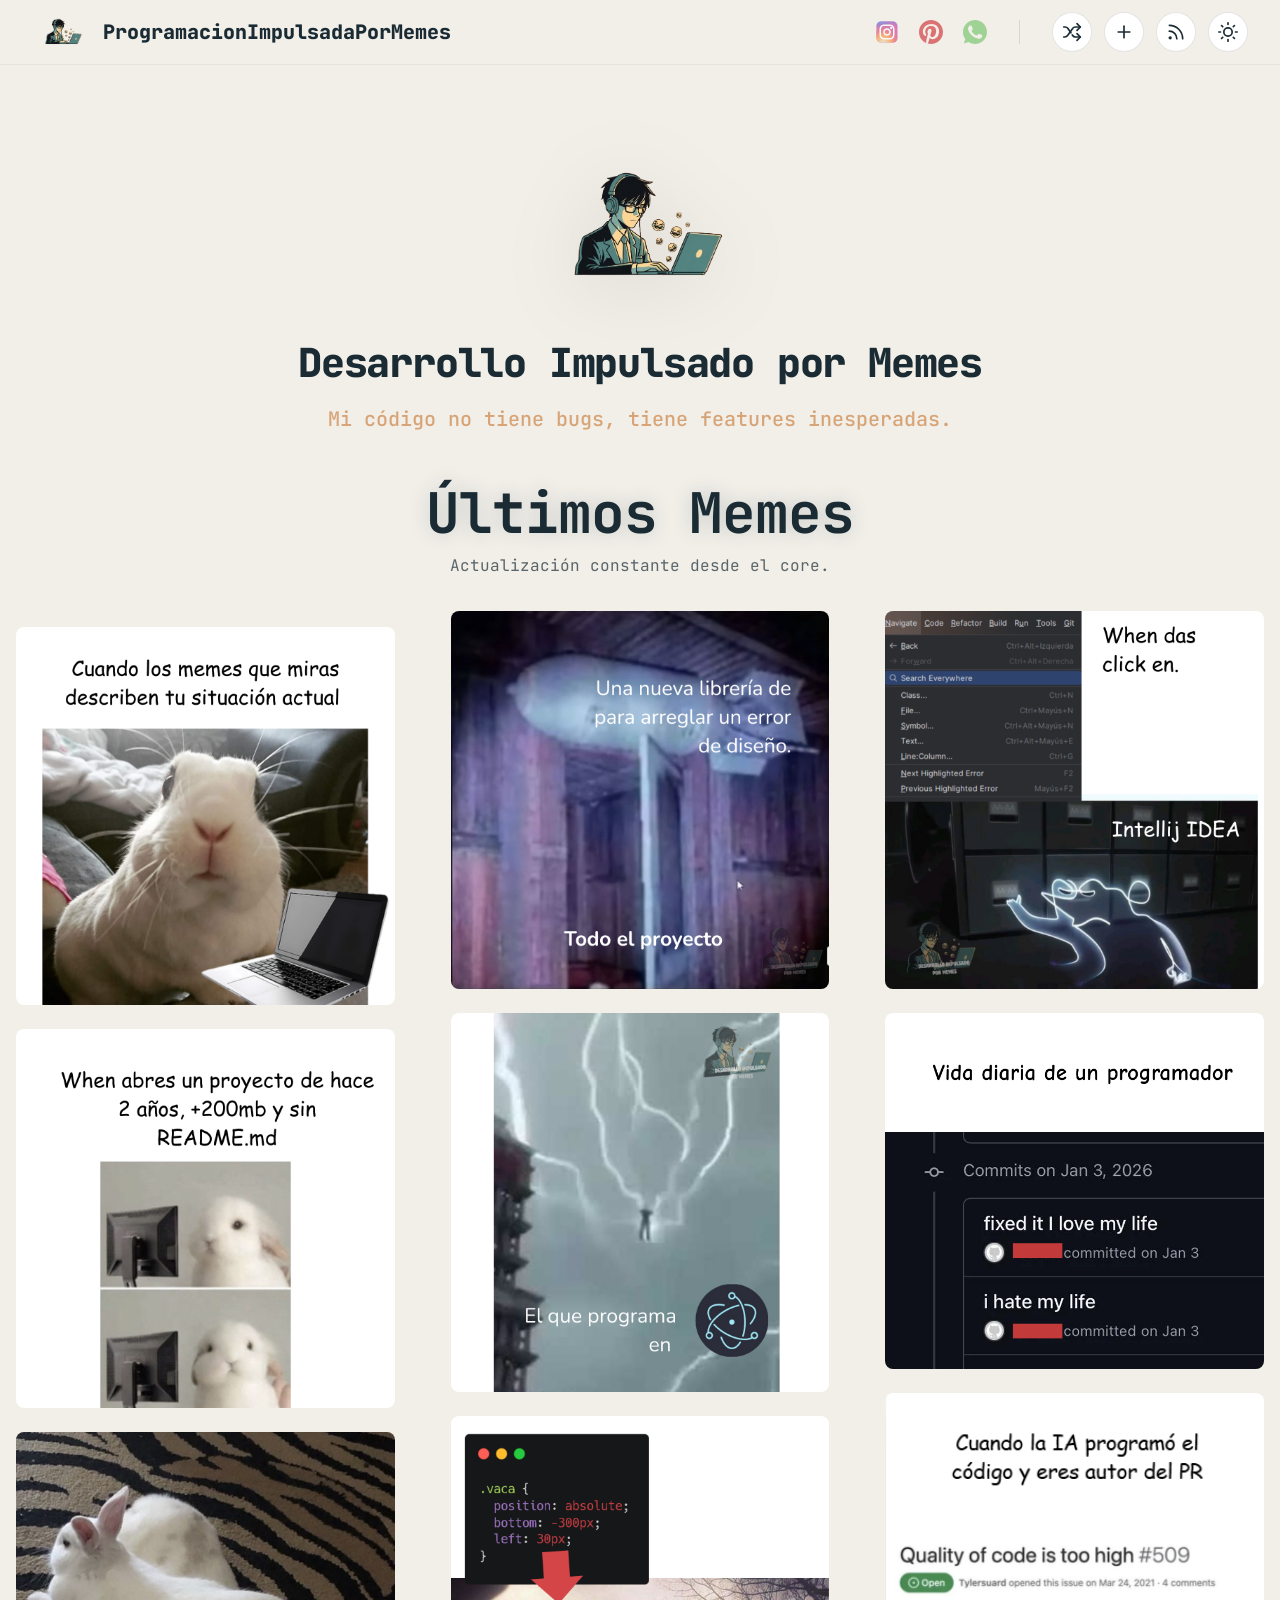
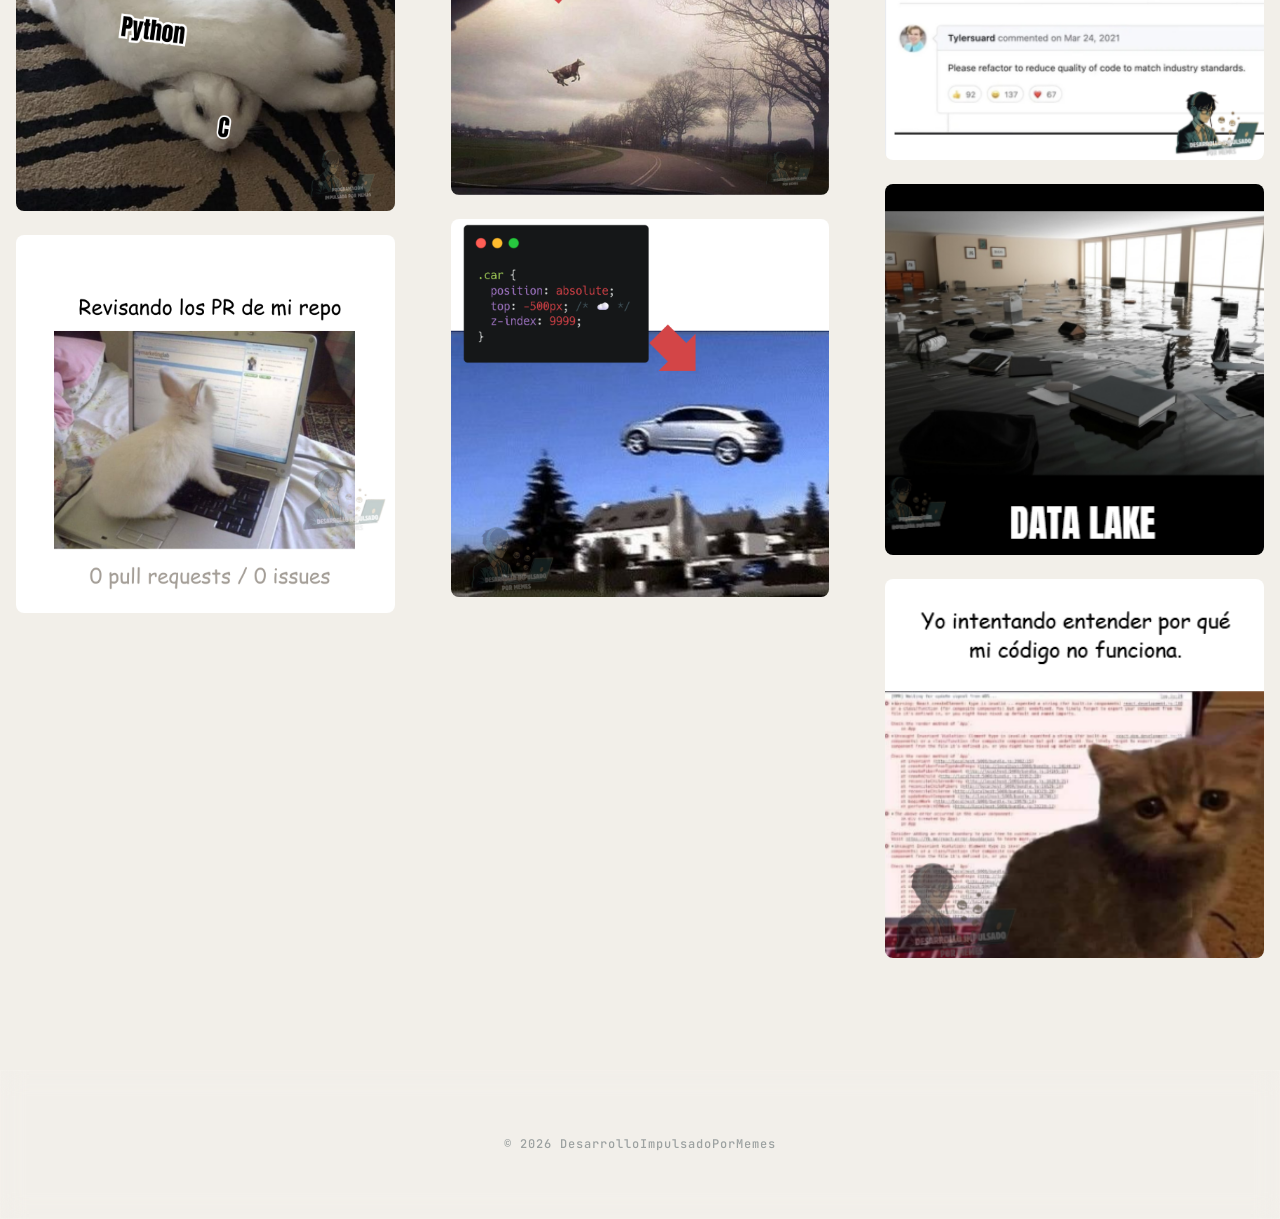
==== commit 511516d0: "Update from https://github.com/DesarrolloImpulsadoPorMemes/content/commit/c3eb5b27622416380ed27f8cb5" ====
--- a/index.html
+++ b/index.html
@@ -16,5 +16,5 @@
   }
 </script><!-- Google Search Console --><meta name="google-site-verification" content="lR6voiw1-6rRxAasmcEY6qm8eWrXN5FkwHopT7PoQxY"><!-- Google Fonts --><link rel="preconnect" href="https://fonts.googleapis.com"><link rel="preconnect" href="https://fonts.gstatic.com" crossorigin><link href="https://fonts.googleapis.com/css2?family=Inter:wght@400;600;900&display=swap" rel="stylesheet"><link href="https://fonts.googleapis.com/css2?family=JetBrains+Mono:wght@400;500;700;800&display=swap" rel="stylesheet"><link rel="stylesheet" href="/_astro/index.BEgqVJDZ.css">
 <style>*{box-sizing:border-box;margin:0;padding:0}:root{--bg: #F2EFE9;--surface: #ffffff;--fg: #1A2B34;--primary: #1A2B34;--secondary: #243B4A;--accent: #d49c6b;--card-shadow: 0 4px 20px rgba(0, 0, 0, .05);--font-main: "JetBrains Mono", monospace;--transition: all .3s cubic-bezier(.4, 0, .2, 1)}[data-theme=dark]{--bg: #1A2B34;--surface: #243B4A;--fg: #F2EFE9;--primary: #c9d1c1;--secondary: #d49c6b;--card-shadow: 0 4px 30px rgba(0, 0, 0, .3)}body{background-color:var(--bg);color:var(--fg);font-family:var(--font-main);line-height:1.6;min-height:100vh;transition:background-color .3s ease,color .3s ease}h1,h2,h3{text-transform:none;letter-spacing:-.02em}a{color:inherit;text-decoration:none}.glass{background:#ffffff0d;backdrop-filter:blur(12px);-webkit-backdrop-filter:blur(12px);border:1px solid rgba(255,255,255,.1)}.container{max-width:1400px;margin:0 auto;padding:0 2rem}
-</style></head> <body> <nav class="navbar sticky" data-astro-cid-5blmo7yk> <div class="container nav-content" data-astro-cid-5blmo7yk> <div class="logo" data-astro-cid-5blmo7yk> <a href="/" class="logo-link" data-astro-cid-5blmo7yk> <img src="/images/logo.png" alt="Logo" class="nav-logo-img" data-astro-cid-5blmo7yk> <span class="logo-text" data-astro-cid-5blmo7yk>ProgramacionImpulsadaPorMemes</span> </a> </div> <div class="nav-actions" data-astro-cid-5blmo7yk> <!-- Social Links --> <div class="social-links" data-astro-cid-5blmo7yk> <a href="https://www.instagram.com/desarrolloimpulsadopormemes/" target="_blank" rel="noopener noreferrer" aria-label="Instagram" data-astro-cid-5blmo7yk> <svg viewBox="0 0 32 32" fill="none" xmlns="http://www.w3.org/2000/svg" width="24" height="24" data-astro-cid-5blmo7yk> <rect x="2" y="2" width="28" height="28" rx="6" fill="url(#paint0_radial_87_7153)" data-astro-cid-5blmo7yk></rect> <rect x="2" y="2" width="28" height="28" rx="6" fill="url(#paint1_radial_87_7153)" data-astro-cid-5blmo7yk></rect> <rect x="2" y="2" width="28" height="28" rx="6" fill="url(#paint2_radial_87_7153)" data-astro-cid-5blmo7yk></rect> <path d="M23 10.5C23 11.3284 22.3284 12 21.5 12C20.6716 12 20 11.3284 20 10.5C20 9.67157 20.6716 9 21.5 9C22.3284 9 23 9.67157 23 10.5Z" fill="white" data-astro-cid-5blmo7yk></path> <path fill-rule="evenodd" clip-rule="evenodd" d="M16 21C18.7614 21 21 18.7614 21 16C21 13.2386 18.7614 11 16 11C13.2386 11 11 13.2386 11 16C11 18.7614 13.2386 21 16 21ZM16 19C17.6569 19 19 17.6569 19 16C19 14.3431 17.6569 13 16 13C14.3431 13 13 14.3431 13 16C13 17.6569 14.3431 19 16 19Z" fill="white" data-astro-cid-5blmo7yk></path> <path fill-rule="evenodd" clip-rule="evenodd" d="M6 15.6C6 12.2397 6 10.5595 6.65396 9.27606C7.2292 8.14708 8.14708 7.2292 9.27606 6.65396C10.5595 6 12.2397 6 15.6 6H16.4C19.7603 6 21.4405 6 22.7239 6.65396C23.8529 7.2292 24.7708 8.14708 25.346 9.27606C26 10.5595 26 12.2397 26 15.6V16.4C26 19.7603 26 21.4405 25.346 22.7239C24.7708 23.8529 23.8529 24.7708 22.7239 25.346C21.4405 26 19.7603 26 16.4 26H15.6C12.2397 26 10.5595 26 9.27606 25.346C8.14708 24.7708 7.2292 23.8529 6.65396 22.7239C6 21.4405 6 19.7603 6 16.4V15.6ZM15.6 8H16.4C18.1132 8 19.2777 8.00156 20.1779 8.0751C21.0548 8.14674 21.5032 8.27659 21.816 8.43597C22.5686 8.81947 23.1805 9.43139 23.564 10.184C23.7234 10.4968 23.8533 10.9452 23.9249 11.8221C23.9984 12.7223 24 13.8868 24 15.6V16.4C24 18.1132 23.9984 19.2777 23.9249 20.1779C23.8533 21.0548 23.7234 21.5032 23.564 21.816C23.1805 22.5686 22.5686 23.1805 21.816 23.564C21.5032 23.7234 21.0548 23.8533 20.1779 23.9249C19.2777 23.9984 18.1132 24 16.4 24H15.6C13.8868 24 12.7223 23.9984 11.8221 23.9249C10.9452 23.8533 10.4968 23.7234 10.184 23.564C9.43139 23.1805 8.81947 22.5686 8.43597 21.816C8.27659 21.5032 8.14674 21.0548 8.0751 20.1779C8.00156 19.2777 8 18.1132 8 16.4V15.6C8 13.8868 8.00156 12.7223 8.0751 11.8221C8.14674 10.9452 8.27659 10.4968 8.43597 10.184C8.81947 9.43139 9.43139 8.81947 10.184 8.43597C10.4968 8.27659 10.9452 8.14674 11.8221 8.0751C12.7223 8.00156 13.8868 8 15.6 8Z" fill="white" data-astro-cid-5blmo7yk></path> <defs data-astro-cid-5blmo7yk> <radialGradient id="paint0_radial_87_7153" cx="0" cy="0" r="1" gradientUnits="userSpaceOnUse" gradientTransform="translate(12 23) rotate(-55.3758) scale(25.5196)" data-astro-cid-5blmo7yk> <stop stop-color="#B13589" data-astro-cid-5blmo7yk></stop> <stop offset="0.79309" stop-color="#C62F94" data-astro-cid-5blmo7yk></stop> <stop offset="1" stop-color="#8A3AC8" data-astro-cid-5blmo7yk></stop> </radialGradient> <radialGradient id="paint1_radial_87_7153" cx="0" cy="0" r="1" gradientUnits="userSpaceOnUse" gradientTransform="translate(11 31) rotate(-65.1363) scale(22.5942)" data-astro-cid-5blmo7yk> <stop stop-color="#E0E8B7" data-astro-cid-5blmo7yk></stop> <stop offset="0.444662" stop-color="#FB8A2E" data-astro-cid-5blmo7yk></stop> <stop offset="0.71474" stop-color="#E2425C" data-astro-cid-5blmo7yk></stop> <stop offset="1" stop-color="#E2425C" stop-opacity="0" data-astro-cid-5blmo7yk></stop> </radialGradient> <radialGradient id="paint2_radial_87_7153" cx="0" cy="0" r="1" gradientUnits="userSpaceOnUse" gradientTransform="translate(0.500002 3) rotate(-8.1301) scale(38.8909 8.31836)" data-astro-cid-5blmo7yk> <stop offset="0.156701" stop-color="#406ADC" data-astro-cid-5blmo7yk></stop> <stop offset="0.467799" stop-color="#6A45BE" data-astro-cid-5blmo7yk></stop> <stop offset="1" stop-color="#6A45BE" stop-opacity="0" data-astro-cid-5blmo7yk></stop> </radialGradient> </defs> </svg> </a> <a href="https://es.pinterest.com/desarrolloimpulsadopormemes/" target="_blank" rel="noopener noreferrer" aria-label="Pinterest" data-astro-cid-5blmo7yk> <svg viewBox="0 0 48 48" version="1.1" xmlns="http://www.w3.org/2000/svg" width="24" height="24" data-astro-cid-5blmo7yk> <g id="Icons" stroke="none" stroke-width="1" fill="none" fill-rule="evenodd" data-astro-cid-5blmo7yk> <g id="Color-" transform="translate(-300.000000, -260.000000)" fill="#CC2127" data-astro-cid-5blmo7yk> <path d="M324.001411,260 C310.747575,260 300,270.744752 300,284.001411 C300,293.826072 305.910037,302.270594 314.368672,305.982007 C314.300935,304.308344 314.357382,302.293173 314.78356,300.469924 C315.246428,298.522491 317.871229,287.393897 317.871229,287.393897 C317.871229,287.393897 317.106368,285.861351 317.106368,283.59499 C317.106368,280.038808 319.169518,277.38296 321.73505,277.38296 C323.91674,277.38296 324.972306,279.022755 324.972306,280.987123 C324.972306,283.180102 323.572411,286.462515 322.852708,289.502205 C322.251543,292.050803 324.128418,294.125243 326.640325,294.125243 C331.187158,294.125243 334.249427,288.285765 334.249427,281.36532 C334.249427,276.10725 330.707356,272.170048 324.263891,272.170048 C316.985006,272.170048 312.449462,277.59746 312.449462,283.659905 C312.449462,285.754101 313.064738,287.227377 314.029988,288.367613 C314.475922,288.895396 314.535191,289.104251 314.374316,289.708238 C314.261422,290.145705 313.996119,291.21256 313.886047,291.633092 C313.725172,292.239901 313.23408,292.460046 312.686541,292.234256 C309.330746,290.865408 307.769977,287.193509 307.769977,283.064385 C307.769977,276.248368 313.519139,268.069148 324.921503,268.069148 C334.085729,268.069148 340.117128,274.704533 340.117128,281.819721 C340.117128,291.235138 334.884459,298.268478 327.165285,298.268478 C324.577174,298.268478 322.138649,296.868584 321.303228,295.279591 C321.303228,295.279591 319.908979,300.808608 319.615452,301.875463 C319.107426,303.724114 318.111131,305.575587 317.199506,307.014994 C319.358617,307.652849 321.63909,308 324.001411,308 C337.255248,308 348,297.255248 348,284.001411 C348,270.744752 337.255248,260 324.001411,260" id="Pinterest" data-astro-cid-5blmo7yk></path> </g> </g> </svg> </a> <a href="https://whatsapp.com/channel/0029VbC79hB6LwHnjMh9l344" target="_blank" rel="noopener noreferrer" aria-label="WhatsApp Channel" data-astro-cid-5blmo7yk> <svg viewBox="0 0 48 48" version="1.1" xmlns="http://www.w3.org/2000/svg" width="24" height="24" data-astro-cid-5blmo7yk> <g id="Icons" stroke="none" stroke-width="1" fill="none" fill-rule="evenodd" data-astro-cid-5blmo7yk> <g id="Color-" transform="translate(-700.000000, -360.000000)" fill="#67C15E" data-astro-cid-5blmo7yk> <path d="M723.993033,360 C710.762252,360 700,370.765287 700,383.999801 C700,389.248451 701.692661,394.116025 704.570026,398.066947 L701.579605,406.983798 L710.804449,404.035539 C714.598605,406.546975 719.126434,408 724.006967,408 C737.237748,408 748,397.234315 748,384.000199 C748,370.765685 737.237748,360.000398 724.006967,360.000398 L723.993033,360.000398 L723.993033,360 Z M717.29285,372.190836 C716.827488,371.07628 716.474784,371.034071 715.769774,371.005401 C715.529728,370.991464 715.262214,370.977527 714.96564,370.977527 C714.04845,370.977527 713.089462,371.245514 712.511043,371.838033 C711.806033,372.557577 710.056843,374.23638 710.056843,377.679202 C710.056843,381.122023 712.567571,384.451756 712.905944,384.917648 C713.258648,385.382743 717.800808,392.55031 724.853297,395.471492 C730.368379,397.757149 732.00491,397.545307 733.260074,397.27732 C735.093658,396.882308 737.393002,395.527239 737.971421,393.891043 C738.54984,392.25405 738.54984,390.857171 738.380255,390.560912 C738.211068,390.264652 737.745308,390.095816 737.040298,389.742615 C736.335288,389.389811 732.90737,387.696673 732.25849,387.470894 C731.623543,387.231179 731.017259,387.315995 730.537963,387.99333 C729.860819,388.938653 729.198006,389.89831 728.661785,390.476494 C728.238619,390.928051 727.547144,390.984595 726.969123,390.744481 C726.193254,390.420348 724.021298,389.657798 721.340985,387.273388 C719.267356,385.42535 717.856938,383.125756 717.448104,382.434484 C717.038871,381.729275 717.405907,381.319529 717.729948,380.938852 C718.082653,380.501232 718.421026,380.191036 718.77373,379.781688 C719.126434,379.372738 719.323884,379.160897 719.549599,378.681068 C719.789645,378.215575 719.62006,377.735746 719.450874,377.382942 C719.281687,377.030139 717.871269,373.587317 717.29285,372.190836 Z" id="Whatsapp" data-astro-cid-5blmo7yk></path> </g> </g> </svg> </a> </div> <div class="utility-icons" data-astro-cid-5blmo7yk> <button id="random-meme" class="icon-btn" aria-label="Meme aleatorio" title="Meme aleatorio" data-astro-cid-5blmo7yk> <svg xmlns="http://www.w3.org/2000/svg" width="20" height="20" viewBox="0 0 24 24" fill="none" stroke="currentColor" stroke-width="2" stroke-linecap="round" stroke-linejoin="round" data-astro-cid-5blmo7yk><path d="M2 18h1.4c1.3 0 2.5-.6 3.3-1.7l6.1-8.6c.7-1.1 2-1.7 3.3-1.7H22" data-astro-cid-5blmo7yk></path><path d="m18 2 4 4-4 4" data-astro-cid-5blmo7yk></path><path d="M2 6h1.9c1.2 0 2.3.6 3 1.5l3.8 5.4" data-astro-cid-5blmo7yk></path><path d="M22 18h-5.9c-1.3 0-2.6-.7-3.3-1.8l-.5-.8" data-astro-cid-5blmo7yk></path><path d="m18 14 4 4-4 4" data-astro-cid-5blmo7yk></path></svg> </button> <button id="submit-meme" class="icon-btn" aria-label="Sube tu meme" title="Sube tu meme" data-astro-cid-5blmo7yk> <svg xmlns="http://www.w3.org/2000/svg" width="20" height="20" viewBox="0 0 24 24" fill="none" stroke="currentColor" stroke-width="2" stroke-linecap="round" stroke-linejoin="round" data-astro-cid-5blmo7yk><line x1="12" y1="5" x2="12" y2="19" data-astro-cid-5blmo7yk></line><line x1="5" y1="12" x2="19" y2="12" data-astro-cid-5blmo7yk></line></svg> </button> <a href="/rss.xml" class="icon-btn" aria-label="RSS Feed" data-astro-cid-5blmo7yk> <svg xmlns="http://www.w3.org/2000/svg" width="20" height="20" viewBox="0 0 24 24" fill="none" stroke="currentColor" stroke-width="2" stroke-linecap="round" stroke-linejoin="round" data-astro-cid-5blmo7yk><path d="M4 11a9 9 0 0 1 9 9" data-astro-cid-5blmo7yk></path><path d="M4 4a16 16 0 0 1 16 16" data-astro-cid-5blmo7yk></path><circle cx="5" cy="19" r="1" data-astro-cid-5blmo7yk></circle></svg> </a> <button id="theme-toggle" class="icon-btn" aria-label="Cambiar tema" data-astro-cid-5blmo7yk> <svg class="theme-icon light" xmlns="http://www.w3.org/2000/svg" width="20" height="20" viewBox="0 0 24 24" fill="none" stroke="currentColor" stroke-width="2" stroke-linecap="round" stroke-linejoin="round" data-astro-cid-5blmo7yk><circle cx="12" cy="12" r="5" data-astro-cid-5blmo7yk></circle><line x1="12" y1="1" x2="12" y2="3" data-astro-cid-5blmo7yk></line><line x1="12" y1="21" x2="12" y2="23" data-astro-cid-5blmo7yk></line><line x1="4.22" y1="4.22" x2="5.64" y2="5.64" data-astro-cid-5blmo7yk></line><line x1="18.36" y1="18.36" x2="19.78" y2="19.78" data-astro-cid-5blmo7yk></line><line x1="1" y1="12" x2="3" y2="12" data-astro-cid-5blmo7yk></line><line x1="21" y1="12" x2="23" y2="12" data-astro-cid-5blmo7yk></line><line x1="4.22" y1="19.78" x2="5.64" y2="18.36" data-astro-cid-5blmo7yk></line><line x1="18.36" y1="5.64" x2="19.78" y2="4.22" data-astro-cid-5blmo7yk></line></svg> <svg class="theme-icon dark" xmlns="http://www.w3.org/2000/svg" width="20" height="20" viewBox="0 0 24 24" fill="none" stroke="currentColor" stroke-width="2" stroke-linecap="round" stroke-linejoin="round" data-astro-cid-5blmo7yk><path d="M21 12.79A9 9 0 1 1 11.21 3 7 7 0 0 0 21 12.79z" data-astro-cid-5blmo7yk></path></svg> </button> </div> </div> </div> </nav> <!-- Modal de Contribución Minimalista --> <div id="contribute-modal" class="contrib-overlay" data-astro-cid-5blmo7yk> <div class="contrib-content glass" data-astro-cid-5blmo7yk> <button class="close-contrib" data-astro-cid-5blmo7yk>&times;</button> <h3 data-astro-cid-5blmo7yk>¡Suma tu humor dev! 🚀</h3> <p data-astro-cid-5blmo7yk>Aporta tus memes al repositorio oficial de Programación Impulsada por Memes.</p> <div class="contrib-steps" data-astro-cid-5blmo7yk> <div class="step" data-astro-cid-5blmo7yk> <span class="step-num" data-astro-cid-5blmo7yk>1</span> <p data-astro-cid-5blmo7yk>Sube tu imagen a <code data-astro-cid-5blmo7yk>/public/images/content/</code></p> </div> <div class="step" data-astro-cid-5blmo7yk> <span class="step-num" data-astro-cid-5blmo7yk>2</span> <p data-astro-cid-5blmo7yk>Crea el post MDX en <code data-astro-cid-5blmo7yk>/src/content/posts/</code></p> </div> </div> <a href="https://github.com/tu-usuario/repo/blob/main/CONTRIBUTING.md" target="_blank" class="btn-primary" data-astro-cid-5blmo7yk>Ver guía completa</a> </div> </div>  <script type="module">const a=()=>{const o=document.getElementById("theme-toggle"),c=document.getElementById("random-meme"),m=document.getElementById("submit-meme"),e=document.getElementById("contribute-modal"),d=e?.querySelector(".close-contrib");o&&(o.onclick=()=>{const n=document.documentElement.getAttribute("data-theme")==="dark"?"light":"dark";document.documentElement.setAttribute("data-theme",n),localStorage.setItem("theme",n)}),c&&(c.onclick=()=>{const t=document.querySelectorAll(".grid-item");if(t.length>0){const n=Math.floor(Math.random()*t.length);t[n].click()}}),m&&e&&(m.onclick=()=>e.classList.add("active")),d&&e&&(d.onclick=()=>e.classList.remove("active")),e?.addEventListener("click",t=>{t.target===e&&e.classList.remove("active")})};a();document.addEventListener("astro:page-load",a);</script> <section class="hero container" data-astro-cid-bbe6dxrz> <div class="hero-content" data-astro-cid-bbe6dxrz> <div class="logo-wrapper" data-astro-cid-bbe6dxrz> <img src="/images/logo.png" alt="DesarrolloImpulsadoPorMemes Logo" class="main-logo" data-astro-cid-bbe6dxrz> </div> <div class="text-wrapper" data-astro-cid-bbe6dxrz> <h1 class="hero-title" data-astro-cid-bbe6dxrz>Desarrollo Impulsado por Memes</h1> <p class="phrase" data-astro-cid-bbe6dxrz>Desarrollo impulsado por memes y cafeína.</p> </div> </div> </section>  <main> <section class="section-header container"> <h2 class="neon-text">Últimos Memes</h2> <p>Actualización constante desde el core.</p> </section> <section id="grid" class="container" data-astro-cid-cfnm3mat> <div id="masonry-root" data-astro-cid-cfnm3mat> <div class="grid-item" data-post="{&#34;image&#34;:&#34;/images/content/when-memes.png&#34;,&#34;imageAlt&#34;:&#34;Un conejo con expresion muy seria y profunda mirando a la camara con un laptop al lado, dándose cuenta de la cruda realidad.&#34;,&#34;title&#34;:&#34;El Meme es la Realidad: Programación y Destino&#34;,&#34;copy&#34;:&#34;Ese momento en el que dejas de reir de los memes de programadores porque te das cuenta de que son un documental de tu vida. #DevLife #Programacion #MemeDev #Realidad&#34;,&#34;date&#34;:&#34;2026-05-29T00:00:00.000Z&#34;,&#34;published&#34;:true,&#34;category&#34;:&#34;General&#34;}" data-slug="meme-es-la-realidad" data-index="0" data-astro-cid-cfnm3mat> <div class="meme-wrapper" data-astro-cid-cfnm3mat> <img src="/images/content/when-memes.png" alt="Un conejo con expresion muy seria y profunda mirando a la camara con un laptop al lado, dándose cuenta de la cruda realidad." loading="lazy" data-astro-cid-cfnm3mat> <div class="hover-overlay" data-astro-cid-cfnm3mat> <span data-astro-cid-cfnm3mat>Ver detalle</span> </div> </div> </div><div class="grid-item" data-post="{&#34;image&#34;:&#34;/images/content/sin-documentacion.png&#34;,&#34;imageAlt&#34;:&#34;Un conejo blanco mirando con mucha confusion un monitor despues de abrir un proyecto antiguo sin documentacion.&#34;,&#34;title&#34;:&#34;Arqueología de Código: El Misterio del Proyecto sin README&#34;,&#34;copy&#34;:&#34;Abrir un proyecto tuyo de hace dos años es como leer un diario escrito en un idioma que ya no hablas. #Documentation #README #CleanCode #DeveloperProblems&#34;,&#34;date&#34;:&#34;2026-05-26T00:00:00.000Z&#34;,&#34;published&#34;:true,&#34;category&#34;:&#34;Documentación&#34;}" data-slug="arqueologia-codigo-sin-readme" data-index="1" data-astro-cid-cfnm3mat> <div class="meme-wrapper" data-astro-cid-cfnm3mat> <img src="/images/content/sin-documentacion.png" alt="Un conejo blanco mirando con mucha confusion un monitor despues de abrir un proyecto antiguo sin documentacion." loading="lazy" data-astro-cid-cfnm3mat> <div class="hover-overlay" data-astro-cid-cfnm3mat> <span data-astro-cid-cfnm3mat>Ver detalle</span> </div> </div> </div><div class="grid-item" data-post="{&#34;image&#34;:&#34;/images/content/python-c.png&#34;,&#34;imageAlt&#34;:&#34;Dos conejos en una alfombra de piel de tigre, uno encima del otro. El de arriba tiene la etiqueta Python y el de abajo la etiqueta C.&#34;,&#34;title&#34;:&#34;Python sobre C: El Secreto de la Velocidad&#34;,&#34;copy&#34;:&#34;Python es hermoso y facil, pero recuerda quien esta cargando con todo el trabajo sucio en el backend de la memoria. #Python #CLanguage #Backend #ProgrammingMemes&#34;,&#34;date&#34;:&#34;2026-05-23T00:00:00.000Z&#34;,&#34;published&#34;:true,&#34;category&#34;:&#34;Backend&#34;}" data-slug="python-sobre-c-secreto" data-index="2" data-astro-cid-cfnm3mat> <div class="meme-wrapper" data-astro-cid-cfnm3mat> <img src="/images/content/python-c.png" alt="Dos conejos en una alfombra de piel de tigre, uno encima del otro. El de arriba tiene la etiqueta Python y el de abajo la etiqueta C." loading="lazy" data-astro-cid-cfnm3mat> <div class="hover-overlay" data-astro-cid-cfnm3mat> <span data-astro-cid-cfnm3mat>Ver detalle</span> </div> </div> </div><div class="grid-item" data-post="{&#34;image&#34;:&#34;/images/content/no-prs.png&#34;,&#34;imageAlt&#34;:&#34;Un pequeño conejo blanco frente a un laptop con una pantalla que dice 0 pull requests y 0 issues.&#34;,&#34;title&#34;:&#34;El Repositorio Solitario: Paz o Tristeza&#34;,&#34;copy&#34;:&#34;Esa sensacion agridulce de que nadie reporta errores porque nadie usa tu codigo. ¿Es paz mental o el abismo de la irrelevancia? #GitHub #OpenSource #DevLife #SoloDev&#34;,&#34;date&#34;:&#34;2026-05-20T00:00:00.000Z&#34;,&#34;published&#34;:true,&#34;category&#34;:&#34;GitHub&#34;}" data-slug="repositorio-solitario" data-index="3" data-astro-cid-cfnm3mat> <div class="meme-wrapper" data-astro-cid-cfnm3mat> <img src="/images/content/no-prs.png" alt="Un pequeño conejo blanco frente a un laptop con una pantalla que dice 0 pull requests y 0 issues." loading="lazy" data-astro-cid-cfnm3mat> <div class="hover-overlay" data-astro-cid-cfnm3mat> <span data-astro-cid-cfnm3mat>Ver detalle</span> </div> </div> </div><div class="grid-item" data-post="{&#34;image&#34;:&#34;/images/content/kabum-kabum.png&#34;,&#34;imageAlt&#34;:&#34;Una bomba enorme colgada sobre una puerta de madera muy pequeña, con texto que indica que la bomba es una nueva libreria y la puerta es todo el proyecto.&#34;,&#34;title&#34;:&#34;El Caballo de Troya de las Librerías&#34;,&#34;copy&#34;:&#34;Cuando instalas una libreria de 50MB solo para centrar un div o validar un email. Cuidado con lo que metes en tu package.json. #Dependencies #CleanCode #WebPerformance #NPM&#34;,&#34;date&#34;:&#34;2026-05-17T00:00:00.000Z&#34;,&#34;published&#34;:true,&#34;category&#34;:&#34;Arquitectura&#34;}" data-slug="caballo-troya-librerias" data-index="4" data-astro-cid-cfnm3mat> <div class="meme-wrapper" data-astro-cid-cfnm3mat> <img src="/images/content/kabum-kabum.png" alt="Una bomba enorme colgada sobre una puerta de madera muy pequeña, con texto que indica que la bomba es una nueva libreria y la puerta es todo el proyecto." loading="lazy" data-astro-cid-cfnm3mat> <div class="hover-overlay" data-astro-cid-cfnm3mat> <span data-astro-cid-cfnm3mat>Ver detalle</span> </div> </div> </div><div class="grid-item" data-post="{&#34;image&#34;:&#34;/images/content/electron-be-like.png&#34;,&#34;imageAlt&#34;:&#34;Un hombre de pie bajo un cielo tormentoso recibiendo multiples descargas electricas, con el logo de Electron JS al lado.&#34;,&#34;title&#34;:&#34;Programar en Electron: Un Poder Electrizante (y Pesado)&#34;,&#34;copy&#34;:&#34;El poder de crear apps de escritorio con JS es asombroso, hasta que abres el administrador de tareas y ves el consumo de RAM. #ElectronJS #Javascript #WebDev #DesktopApps&#34;,&#34;date&#34;:&#34;2026-05-14T00:00:00.000Z&#34;,&#34;published&#34;:true,&#34;category&#34;:&#34;Desarrollo Desktop&#34;}" data-slug="poder-electron-electrizante" data-index="5" data-astro-cid-cfnm3mat> <div class="meme-wrapper" data-astro-cid-cfnm3mat> <img src="/images/content/electron-be-like.png" alt="Un hombre de pie bajo un cielo tormentoso recibiendo multiples descargas electricas, con el logo de Electron JS al lado." loading="lazy" data-astro-cid-cfnm3mat> <div class="hover-overlay" data-astro-cid-cfnm3mat> <span data-astro-cid-cfnm3mat>Ver detalle</span> </div> </div> </div><div class="grid-item" data-post="{&#34;image&#34;:&#34;/images/content/css-codes-2.png&#34;,&#34;imageAlt&#34;:&#34;Código CSS con la clase .vaca posicionada de forma absoluta con un bottom negativo, acompañado de una foto de una vaca volando en medio de un campo.&#34;,&#34;title&#34;:&#34;CSS: Cuando las Vacas Vuelan (Literalmente)&#34;,&#34;copy&#34;:&#34;Si te dijeron que tu proyecto funcionaria cuando las vacas volaran, solo necesitabas un poco de CSS absoluto. #CSS #WebDev #Programacion #FrontendTips&#34;,&#34;date&#34;:&#34;2026-05-11T00:00:00.000Z&#34;,&#34;published&#34;:true,&#34;category&#34;:&#34;Frontend&#34;}" data-slug="vacas-vuelan-css" data-index="6" data-astro-cid-cfnm3mat> <div class="meme-wrapper" data-astro-cid-cfnm3mat> <img src="/images/content/css-codes-2.png" alt="Código CSS con la clase .vaca posicionada de forma absoluta con un bottom negativo, acompañado de una foto de una vaca volando en medio de un campo." loading="lazy" data-astro-cid-cfnm3mat> <div class="hover-overlay" data-astro-cid-cfnm3mat> <span data-astro-cid-cfnm3mat>Ver detalle</span> </div> </div> </div><div class="grid-item" data-post="{&#34;image&#34;:&#34;/images/content/css-codes-1.png&#34;,&#34;imageAlt&#34;:&#34;Un fragmento de código CSS que muestra la clase .car con posición absoluta y un top de menos quinientos píxeles, junto a una imagen de un auto plateado flotando sobre un vecindario.&#34;,&#34;title&#34;:&#34;CSS: El Arte de Posicionar Autos en el Cielo&#34;,&#34;copy&#34;:&#34;Cuando el diseño dice que el auto debe estar en el header, pero tu CSS decide que debe colonizar la estratosfera. #CSS #Frontend #WebDesign #PositionAbsolute&#34;,&#34;date&#34;:&#34;2026-05-08T00:00:00.000Z&#34;,&#34;published&#34;:true,&#34;category&#34;:&#34;Frontend&#34;}" data-slug="posicionando-autos-cielo" data-index="7" data-astro-cid-cfnm3mat> <div class="meme-wrapper" data-astro-cid-cfnm3mat> <img src="/images/content/css-codes-1.png" alt="Un fragmento de código CSS que muestra la clase .car con posición absoluta y un top de menos quinientos píxeles, junto a una imagen de un auto plateado flotando sobre un vecindario." loading="lazy" data-astro-cid-cfnm3mat> <div class="hover-overlay" data-astro-cid-cfnm3mat> <span data-astro-cid-cfnm3mat>Ver detalle</span> </div> </div> </div><div class="grid-item" data-post="{&#34;image&#34;:&#34;/images/content/SEARCH.png&#34;,&#34;imageAlt&#34;:&#34;Captura del menú 'Search Everywhere' de IntelliJ IDEA superpuesta con la escena del teseracto en Interstellar, donde Cooper busca desesperadamente entre los hilos del tiempo.&#34;,&#34;title&#34;:&#34;El Oráculo de IntelliJ: Buscar en Todas Partes&#34;,&#34;copy&#34;:&#34;Cuando presionas Shift dos veces y entras en la quinta dimensión de tu proyecto. ¿Buscas un archivo o el sentido de tu existencia? #IntelliJ #MemeDev #Productividad&#34;,&#34;date&#34;:&#34;2026-05-05T00:00:00.000Z&#34;,&#34;published&#34;:true,&#34;category&#34;:&#34;Herramientas&#34;}" data-slug="oraculo-intellij" data-index="8" data-astro-cid-cfnm3mat> <div class="meme-wrapper" data-astro-cid-cfnm3mat> <img src="/images/content/SEARCH.png" alt="Captura del menú 'Search Everywhere' de IntelliJ IDEA superpuesta con la escena del teseracto en Interstellar, donde Cooper busca desesperadamente entre los hilos del tiempo." loading="lazy" data-astro-cid-cfnm3mat> <div class="hover-overlay" data-astro-cid-cfnm3mat> <span data-astro-cid-cfnm3mat>Ver detalle</span> </div> </div> </div><div class="grid-item" data-post="{&#34;image&#34;:&#34;/images/content/vida.png&#34;,&#34;imageAlt&#34;:&#34;Un historial de commits en GitHub que muestra dos mensajes contradictorios en el mismo día: 'i hate my life' seguido de 'fixed it I love my life', representando el ciclo emocional del programador.&#34;,&#34;title&#34;:&#34;vida&#34;,&#34;copy&#34;:&#34;El ciclo emocional de un dev resumido en dos commits. De odiarlo todo a amar la vida en menos de una hora. #Programacion #Debugging #GitHub #DevLife&#34;,&#34;date&#34;:&#34;2026-04-11T00:00:00.000Z&#34;,&#34;published&#34;:true,&#34;category&#34;:&#34;dev&#34;}" data-slug="vida" data-index="9" data-astro-cid-cfnm3mat> <div class="meme-wrapper" data-astro-cid-cfnm3mat> <img src="/images/content/vida.png" alt="Un historial de commits en GitHub que muestra dos mensajes contradictorios en el mismo día: 'i hate my life' seguido de 'fixed it I love my life', representando el ciclo emocional del programador." loading="lazy" data-astro-cid-cfnm3mat> <div class="hover-overlay" data-astro-cid-cfnm3mat> <span data-astro-cid-cfnm3mat>Ver detalle</span> </div> </div> </div><div class="grid-item" data-post="{&#34;image&#34;:&#34;/images/content/prs.png&#34;,&#34;imageAlt&#34;:&#34;Un hilo de GitHub donde un usuario solicita refactorizar un código de alta calidad para que parezca más mediocre y se ajuste a los estándares de la industria.&#34;,&#34;title&#34;:&#34;El Dilema del Código Demasiado Bueno&#34;,&#34;copy&#34;:&#34;Cuando la IA programa tan bien que el senior te pide que agregues un par de 'if-else' anidados para que parezca código humano. #GitHub #PullRequest #AI #Coding&#34;,&#34;date&#34;:&#34;2026-03-20T00:00:00.000Z&#34;,&#34;published&#34;:true,&#34;category&#34;:&#34;IA &#38; Workflow&#34;}" data-slug="calidad-codigo-ia" data-index="10" data-astro-cid-cfnm3mat> <div class="meme-wrapper" data-astro-cid-cfnm3mat> <img src="/images/content/prs.png" alt="Un hilo de GitHub donde un usuario solicita refactorizar un código de alta calidad para que parezca más mediocre y se ajuste a los estándares de la industria." loading="lazy" data-astro-cid-cfnm3mat> <div class="hover-overlay" data-astro-cid-cfnm3mat> <span data-astro-cid-cfnm3mat>Ver detalle</span> </div> </div> </div><div class="grid-item" data-post="{&#34;image&#34;:&#34;/images/content/data_lake.png&#34;,&#34;imageAlt&#34;:&#34;Una representación literal de un 'Data Lake' donde una oficina entera está inundada de agua oscura y llena de documentos flotando sin orden.&#34;,&#34;title&#34;:&#34;Expectativa vs Realidad del Data Lake&#34;,&#34;copy&#34;:&#34;El Data Lake según los directivos de marketing vs. cómo se ve realmente en producción. Un pantano de datos sin procesar. #BigData #DataLake #DataEngineer&#34;,&#34;date&#34;:&#34;2026-03-10T00:00:00.000Z&#34;,&#34;published&#34;:true,&#34;category&#34;:&#34;Data Engineering&#34;}" data-slug="data-lake-realidad" data-index="11" data-astro-cid-cfnm3mat> <div class="meme-wrapper" data-astro-cid-cfnm3mat> <img src="/images/content/data_lake.png" alt="Una representación literal de un 'Data Lake' donde una oficina entera está inundada de agua oscura y llena de documentos flotando sin orden." loading="lazy" data-astro-cid-cfnm3mat> <div class="hover-overlay" data-astro-cid-cfnm3mat> <span data-astro-cid-cfnm3mat>Ver detalle</span> </div> </div> </div><div class="grid-item" data-post="{&#34;image&#34;:&#34;/images/content/actual.png&#34;,&#34;imageAlt&#34;:&#34;Un gato doméstico con expresión de tristeza frente a un monitor que muestra múltiples errores de 'Invariant Violation' y fallos de React.&#34;,&#34;title&#34;:&#34;El Gato de Schrödinger del Debugging&#34;,&#34;copy&#34;:&#34;Todos hemos sido ese gato. Ese momento exacto donde el mensaje de error es más largo que tu lógica de negocio. #DesarrolloImpulsadoPorMemes #Javascript #React&#34;,&#34;date&#34;:&#34;2026-03-09T00:00:00.000Z&#34;,&#34;published&#34;:true,&#34;category&#34;:&#34;Frontend&#34;}" data-slug="gato-debugging" data-index="12" data-astro-cid-cfnm3mat> <div class="meme-wrapper" data-astro-cid-cfnm3mat> <img src="/images/content/actual.png" alt="Un gato doméstico con expresión de tristeza frente a un monitor que muestra múltiples errores de 'Invariant Violation' y fallos de React." loading="lazy" data-astro-cid-cfnm3mat> <div class="hover-overlay" data-astro-cid-cfnm3mat> <span data-astro-cid-cfnm3mat>Ver detalle</span> </div> </div> </div> </div> </section>  <script type="module">const a=()=>{const o=document.getElementById("masonry-root");if(!o)return;o.querySelectorAll(".meme-wrapper").forEach(e=>{const t=e.querySelector("img");t&&(t.complete?e.classList.add("loaded"):t.addEventListener("load",()=>e.classList.add("loaded")))}),o.addEventListener("click",e=>{const t=e.target.closest(".grid-item");if(t){const n=parseInt(t.getAttribute("data-index")||"0"),s=t.getAttribute("data-slug"),i=o.querySelectorAll(".grid-item"),l=Array.from(i).map(r=>({...JSON.parse(r.getAttribute("data-post")||"{}"),slug:r.getAttribute("data-slug")}));console.log("Opening modal at index:",n,"slug:",s),s&&window.history.pushState(null,"","#"+s);const d={posts:l,currentIndex:n};window.openMemeModal?window.openMemeModal(d):window.dispatchEvent(new CustomEvent("open-modal",{detail:d}))}})};a();document.addEventListener("astro:page-load",a);document.addEventListener("astro:after-swap",a);</script> </main> <footer class="glass"> <div class="container footer-content"> <p>
+</style></head> <body> <nav class="navbar sticky" data-astro-cid-5blmo7yk> <div class="container nav-content" data-astro-cid-5blmo7yk> <div class="logo" data-astro-cid-5blmo7yk> <a href="/" class="logo-link" data-astro-cid-5blmo7yk> <img src="/images/logo.png" alt="Logo" class="nav-logo-img" data-astro-cid-5blmo7yk> <span class="logo-text" data-astro-cid-5blmo7yk>ProgramacionImpulsadaPorMemes</span> </a> </div> <div class="nav-actions" data-astro-cid-5blmo7yk> <!-- Social Links --> <div class="social-links" data-astro-cid-5blmo7yk> <a href="https://www.instagram.com/desarrolloimpulsadopormemes/" target="_blank" rel="noopener noreferrer" aria-label="Instagram" data-astro-cid-5blmo7yk> <svg viewBox="0 0 32 32" fill="none" xmlns="http://www.w3.org/2000/svg" width="24" height="24" data-astro-cid-5blmo7yk> <rect x="2" y="2" width="28" height="28" rx="6" fill="url(#paint0_radial_87_7153)" data-astro-cid-5blmo7yk></rect> <rect x="2" y="2" width="28" height="28" rx="6" fill="url(#paint1_radial_87_7153)" data-astro-cid-5blmo7yk></rect> <rect x="2" y="2" width="28" height="28" rx="6" fill="url(#paint2_radial_87_7153)" data-astro-cid-5blmo7yk></rect> <path d="M23 10.5C23 11.3284 22.3284 12 21.5 12C20.6716 12 20 11.3284 20 10.5C20 9.67157 20.6716 9 21.5 9C22.3284 9 23 9.67157 23 10.5Z" fill="white" data-astro-cid-5blmo7yk></path> <path fill-rule="evenodd" clip-rule="evenodd" d="M16 21C18.7614 21 21 18.7614 21 16C21 13.2386 18.7614 11 16 11C13.2386 11 11 13.2386 11 16C11 18.7614 13.2386 21 16 21ZM16 19C17.6569 19 19 17.6569 19 16C19 14.3431 17.6569 13 16 13C14.3431 13 13 14.3431 13 16C13 17.6569 14.3431 19 16 19Z" fill="white" data-astro-cid-5blmo7yk></path> <path fill-rule="evenodd" clip-rule="evenodd" d="M6 15.6C6 12.2397 6 10.5595 6.65396 9.27606C7.2292 8.14708 8.14708 7.2292 9.27606 6.65396C10.5595 6 12.2397 6 15.6 6H16.4C19.7603 6 21.4405 6 22.7239 6.65396C23.8529 7.2292 24.7708 8.14708 25.346 9.27606C26 10.5595 26 12.2397 26 15.6V16.4C26 19.7603 26 21.4405 25.346 22.7239C24.7708 23.8529 23.8529 24.7708 22.7239 25.346C21.4405 26 19.7603 26 16.4 26H15.6C12.2397 26 10.5595 26 9.27606 25.346C8.14708 24.7708 7.2292 23.8529 6.65396 22.7239C6 21.4405 6 19.7603 6 16.4V15.6ZM15.6 8H16.4C18.1132 8 19.2777 8.00156 20.1779 8.0751C21.0548 8.14674 21.5032 8.27659 21.816 8.43597C22.5686 8.81947 23.1805 9.43139 23.564 10.184C23.7234 10.4968 23.8533 10.9452 23.9249 11.8221C23.9984 12.7223 24 13.8868 24 15.6V16.4C24 18.1132 23.9984 19.2777 23.9249 20.1779C23.8533 21.0548 23.7234 21.5032 23.564 21.816C23.1805 22.5686 22.5686 23.1805 21.816 23.564C21.5032 23.7234 21.0548 23.8533 20.1779 23.9249C19.2777 23.9984 18.1132 24 16.4 24H15.6C13.8868 24 12.7223 23.9984 11.8221 23.9249C10.9452 23.8533 10.4968 23.7234 10.184 23.564C9.43139 23.1805 8.81947 22.5686 8.43597 21.816C8.27659 21.5032 8.14674 21.0548 8.0751 20.1779C8.00156 19.2777 8 18.1132 8 16.4V15.6C8 13.8868 8.00156 12.7223 8.0751 11.8221C8.14674 10.9452 8.27659 10.4968 8.43597 10.184C8.81947 9.43139 9.43139 8.81947 10.184 8.43597C10.4968 8.27659 10.9452 8.14674 11.8221 8.0751C12.7223 8.00156 13.8868 8 15.6 8Z" fill="white" data-astro-cid-5blmo7yk></path> <defs data-astro-cid-5blmo7yk> <radialGradient id="paint0_radial_87_7153" cx="0" cy="0" r="1" gradientUnits="userSpaceOnUse" gradientTransform="translate(12 23) rotate(-55.3758) scale(25.5196)" data-astro-cid-5blmo7yk> <stop stop-color="#B13589" data-astro-cid-5blmo7yk></stop> <stop offset="0.79309" stop-color="#C62F94" data-astro-cid-5blmo7yk></stop> <stop offset="1" stop-color="#8A3AC8" data-astro-cid-5blmo7yk></stop> </radialGradient> <radialGradient id="paint1_radial_87_7153" cx="0" cy="0" r="1" gradientUnits="userSpaceOnUse" gradientTransform="translate(11 31) rotate(-65.1363) scale(22.5942)" data-astro-cid-5blmo7yk> <stop stop-color="#E0E8B7" data-astro-cid-5blmo7yk></stop> <stop offset="0.444662" stop-color="#FB8A2E" data-astro-cid-5blmo7yk></stop> <stop offset="0.71474" stop-color="#E2425C" data-astro-cid-5blmo7yk></stop> <stop offset="1" stop-color="#E2425C" stop-opacity="0" data-astro-cid-5blmo7yk></stop> </radialGradient> <radialGradient id="paint2_radial_87_7153" cx="0" cy="0" r="1" gradientUnits="userSpaceOnUse" gradientTransform="translate(0.500002 3) rotate(-8.1301) scale(38.8909 8.31836)" data-astro-cid-5blmo7yk> <stop offset="0.156701" stop-color="#406ADC" data-astro-cid-5blmo7yk></stop> <stop offset="0.467799" stop-color="#6A45BE" data-astro-cid-5blmo7yk></stop> <stop offset="1" stop-color="#6A45BE" stop-opacity="0" data-astro-cid-5blmo7yk></stop> </radialGradient> </defs> </svg> </a> <a href="https://es.pinterest.com/desarrolloimpulsadopormemes/" target="_blank" rel="noopener noreferrer" aria-label="Pinterest" data-astro-cid-5blmo7yk> <svg viewBox="0 0 48 48" version="1.1" xmlns="http://www.w3.org/2000/svg" width="24" height="24" data-astro-cid-5blmo7yk> <g id="Icons" stroke="none" stroke-width="1" fill="none" fill-rule="evenodd" data-astro-cid-5blmo7yk> <g id="Color-" transform="translate(-300.000000, -260.000000)" fill="#CC2127" data-astro-cid-5blmo7yk> <path d="M324.001411,260 C310.747575,260 300,270.744752 300,284.001411 C300,293.826072 305.910037,302.270594 314.368672,305.982007 C314.300935,304.308344 314.357382,302.293173 314.78356,300.469924 C315.246428,298.522491 317.871229,287.393897 317.871229,287.393897 C317.871229,287.393897 317.106368,285.861351 317.106368,283.59499 C317.106368,280.038808 319.169518,277.38296 321.73505,277.38296 C323.91674,277.38296 324.972306,279.022755 324.972306,280.987123 C324.972306,283.180102 323.572411,286.462515 322.852708,289.502205 C322.251543,292.050803 324.128418,294.125243 326.640325,294.125243 C331.187158,294.125243 334.249427,288.285765 334.249427,281.36532 C334.249427,276.10725 330.707356,272.170048 324.263891,272.170048 C316.985006,272.170048 312.449462,277.59746 312.449462,283.659905 C312.449462,285.754101 313.064738,287.227377 314.029988,288.367613 C314.475922,288.895396 314.535191,289.104251 314.374316,289.708238 C314.261422,290.145705 313.996119,291.21256 313.886047,291.633092 C313.725172,292.239901 313.23408,292.460046 312.686541,292.234256 C309.330746,290.865408 307.769977,287.193509 307.769977,283.064385 C307.769977,276.248368 313.519139,268.069148 324.921503,268.069148 C334.085729,268.069148 340.117128,274.704533 340.117128,281.819721 C340.117128,291.235138 334.884459,298.268478 327.165285,298.268478 C324.577174,298.268478 322.138649,296.868584 321.303228,295.279591 C321.303228,295.279591 319.908979,300.808608 319.615452,301.875463 C319.107426,303.724114 318.111131,305.575587 317.199506,307.014994 C319.358617,307.652849 321.63909,308 324.001411,308 C337.255248,308 348,297.255248 348,284.001411 C348,270.744752 337.255248,260 324.001411,260" id="Pinterest" data-astro-cid-5blmo7yk></path> </g> </g> </svg> </a> <a href="https://whatsapp.com/channel/0029VbC79hB6LwHnjMh9l344" target="_blank" rel="noopener noreferrer" aria-label="WhatsApp Channel" data-astro-cid-5blmo7yk> <svg viewBox="0 0 48 48" version="1.1" xmlns="http://www.w3.org/2000/svg" width="24" height="24" data-astro-cid-5blmo7yk> <g id="Icons" stroke="none" stroke-width="1" fill="none" fill-rule="evenodd" data-astro-cid-5blmo7yk> <g id="Color-" transform="translate(-700.000000, -360.000000)" fill="#67C15E" data-astro-cid-5blmo7yk> <path d="M723.993033,360 C710.762252,360 700,370.765287 700,383.999801 C700,389.248451 701.692661,394.116025 704.570026,398.066947 L701.579605,406.983798 L710.804449,404.035539 C714.598605,406.546975 719.126434,408 724.006967,408 C737.237748,408 748,397.234315 748,384.000199 C748,370.765685 737.237748,360.000398 724.006967,360.000398 L723.993033,360.000398 L723.993033,360 Z M717.29285,372.190836 C716.827488,371.07628 716.474784,371.034071 715.769774,371.005401 C715.529728,370.991464 715.262214,370.977527 714.96564,370.977527 C714.04845,370.977527 713.089462,371.245514 712.511043,371.838033 C711.806033,372.557577 710.056843,374.23638 710.056843,377.679202 C710.056843,381.122023 712.567571,384.451756 712.905944,384.917648 C713.258648,385.382743 717.800808,392.55031 724.853297,395.471492 C730.368379,397.757149 732.00491,397.545307 733.260074,397.27732 C735.093658,396.882308 737.393002,395.527239 737.971421,393.891043 C738.54984,392.25405 738.54984,390.857171 738.380255,390.560912 C738.211068,390.264652 737.745308,390.095816 737.040298,389.742615 C736.335288,389.389811 732.90737,387.696673 732.25849,387.470894 C731.623543,387.231179 731.017259,387.315995 730.537963,387.99333 C729.860819,388.938653 729.198006,389.89831 728.661785,390.476494 C728.238619,390.928051 727.547144,390.984595 726.969123,390.744481 C726.193254,390.420348 724.021298,389.657798 721.340985,387.273388 C719.267356,385.42535 717.856938,383.125756 717.448104,382.434484 C717.038871,381.729275 717.405907,381.319529 717.729948,380.938852 C718.082653,380.501232 718.421026,380.191036 718.77373,379.781688 C719.126434,379.372738 719.323884,379.160897 719.549599,378.681068 C719.789645,378.215575 719.62006,377.735746 719.450874,377.382942 C719.281687,377.030139 717.871269,373.587317 717.29285,372.190836 Z" id="Whatsapp" data-astro-cid-5blmo7yk></path> </g> </g> </svg> </a> </div> <div class="utility-icons" data-astro-cid-5blmo7yk> <button id="random-meme" class="icon-btn" aria-label="Meme aleatorio" title="Meme aleatorio" data-astro-cid-5blmo7yk> <svg xmlns="http://www.w3.org/2000/svg" width="20" height="20" viewBox="0 0 24 24" fill="none" stroke="currentColor" stroke-width="2" stroke-linecap="round" stroke-linejoin="round" data-astro-cid-5blmo7yk><path d="M2 18h1.4c1.3 0 2.5-.6 3.3-1.7l6.1-8.6c.7-1.1 2-1.7 3.3-1.7H22" data-astro-cid-5blmo7yk></path><path d="m18 2 4 4-4 4" data-astro-cid-5blmo7yk></path><path d="M2 6h1.9c1.2 0 2.3.6 3 1.5l3.8 5.4" data-astro-cid-5blmo7yk></path><path d="M22 18h-5.9c-1.3 0-2.6-.7-3.3-1.8l-.5-.8" data-astro-cid-5blmo7yk></path><path d="m18 14 4 4-4 4" data-astro-cid-5blmo7yk></path></svg> </button> <button id="submit-meme" class="icon-btn" aria-label="Sube tu meme" title="Sube tu meme" data-astro-cid-5blmo7yk> <svg xmlns="http://www.w3.org/2000/svg" width="20" height="20" viewBox="0 0 24 24" fill="none" stroke="currentColor" stroke-width="2" stroke-linecap="round" stroke-linejoin="round" data-astro-cid-5blmo7yk><line x1="12" y1="5" x2="12" y2="19" data-astro-cid-5blmo7yk></line><line x1="5" y1="12" x2="19" y2="12" data-astro-cid-5blmo7yk></line></svg> </button> <a href="/rss.xml" class="icon-btn" aria-label="RSS Feed" data-astro-cid-5blmo7yk> <svg xmlns="http://www.w3.org/2000/svg" width="20" height="20" viewBox="0 0 24 24" fill="none" stroke="currentColor" stroke-width="2" stroke-linecap="round" stroke-linejoin="round" data-astro-cid-5blmo7yk><path d="M4 11a9 9 0 0 1 9 9" data-astro-cid-5blmo7yk></path><path d="M4 4a16 16 0 0 1 16 16" data-astro-cid-5blmo7yk></path><circle cx="5" cy="19" r="1" data-astro-cid-5blmo7yk></circle></svg> </a> <button id="theme-toggle" class="icon-btn" aria-label="Cambiar tema" data-astro-cid-5blmo7yk> <svg class="theme-icon light" xmlns="http://www.w3.org/2000/svg" width="20" height="20" viewBox="0 0 24 24" fill="none" stroke="currentColor" stroke-width="2" stroke-linecap="round" stroke-linejoin="round" data-astro-cid-5blmo7yk><circle cx="12" cy="12" r="5" data-astro-cid-5blmo7yk></circle><line x1="12" y1="1" x2="12" y2="3" data-astro-cid-5blmo7yk></line><line x1="12" y1="21" x2="12" y2="23" data-astro-cid-5blmo7yk></line><line x1="4.22" y1="4.22" x2="5.64" y2="5.64" data-astro-cid-5blmo7yk></line><line x1="18.36" y1="18.36" x2="19.78" y2="19.78" data-astro-cid-5blmo7yk></line><line x1="1" y1="12" x2="3" y2="12" data-astro-cid-5blmo7yk></line><line x1="21" y1="12" x2="23" y2="12" data-astro-cid-5blmo7yk></line><line x1="4.22" y1="19.78" x2="5.64" y2="18.36" data-astro-cid-5blmo7yk></line><line x1="18.36" y1="5.64" x2="19.78" y2="4.22" data-astro-cid-5blmo7yk></line></svg> <svg class="theme-icon dark" xmlns="http://www.w3.org/2000/svg" width="20" height="20" viewBox="0 0 24 24" fill="none" stroke="currentColor" stroke-width="2" stroke-linecap="round" stroke-linejoin="round" data-astro-cid-5blmo7yk><path d="M21 12.79A9 9 0 1 1 11.21 3 7 7 0 0 0 21 12.79z" data-astro-cid-5blmo7yk></path></svg> </button> </div> </div> </div> </nav> <!-- Modal de Contribución Minimalista --> <div id="contribute-modal" class="contrib-overlay" data-astro-cid-5blmo7yk> <div class="contrib-content glass" data-astro-cid-5blmo7yk> <button class="close-contrib" data-astro-cid-5blmo7yk>&times;</button> <h3 data-astro-cid-5blmo7yk>¡Suma tu humor dev! 🚀</h3> <p data-astro-cid-5blmo7yk>Aporta tus memes al repositorio oficial de Programación Impulsada por Memes.</p> <div class="contrib-steps" data-astro-cid-5blmo7yk> <div class="step" data-astro-cid-5blmo7yk> <span class="step-num" data-astro-cid-5blmo7yk>1</span> <p data-astro-cid-5blmo7yk>Sube tu imagen a <code data-astro-cid-5blmo7yk>/public/images/content/</code></p> </div> <div class="step" data-astro-cid-5blmo7yk> <span class="step-num" data-astro-cid-5blmo7yk>2</span> <p data-astro-cid-5blmo7yk>Crea el post MDX en <code data-astro-cid-5blmo7yk>/src/content/posts/</code></p> </div> </div> <a href="https://github.com/tu-usuario/repo/blob/main/CONTRIBUTING.md" target="_blank" class="btn-primary" data-astro-cid-5blmo7yk>Ver guía completa</a> </div> </div>  <script type="module">const a=()=>{const o=document.getElementById("theme-toggle"),c=document.getElementById("random-meme"),m=document.getElementById("submit-meme"),e=document.getElementById("contribute-modal"),d=e?.querySelector(".close-contrib");o&&(o.onclick=()=>{const n=document.documentElement.getAttribute("data-theme")==="dark"?"light":"dark";document.documentElement.setAttribute("data-theme",n),localStorage.setItem("theme",n)}),c&&(c.onclick=()=>{const t=document.querySelectorAll(".grid-item");if(t.length>0){const n=Math.floor(Math.random()*t.length);t[n].click()}}),m&&e&&(m.onclick=()=>e.classList.add("active")),d&&e&&(d.onclick=()=>e.classList.remove("active")),e?.addEventListener("click",t=>{t.target===e&&e.classList.remove("active")})};a();document.addEventListener("astro:page-load",a);</script> <section class="hero container" data-astro-cid-bbe6dxrz> <div class="hero-content" data-astro-cid-bbe6dxrz> <div class="logo-wrapper" data-astro-cid-bbe6dxrz> <img src="/images/logo.png" alt="DesarrolloImpulsadoPorMemes Logo" class="main-logo" data-astro-cid-bbe6dxrz> </div> <div class="text-wrapper" data-astro-cid-bbe6dxrz> <h1 class="hero-title" data-astro-cid-bbe6dxrz>Desarrollo Impulsado por Memes</h1> <p class="phrase" data-astro-cid-bbe6dxrz>Mi código no tiene bugs, tiene features inesperadas.</p> </div> </div> </section>  <main> <section class="section-header container"> <h2 class="neon-text">Últimos Memes</h2> <p>Actualización constante desde el core.</p> </section> <section id="grid" class="container" data-astro-cid-cfnm3mat> <div id="masonry-root" data-astro-cid-cfnm3mat> <div class="grid-item" data-post="{&#34;image&#34;:&#34;/images/content/when-memes.png&#34;,&#34;imageAlt&#34;:&#34;Un conejo con expresion muy seria y profunda mirando a la camara con un laptop al lado, dándose cuenta de la cruda realidad.&#34;,&#34;title&#34;:&#34;El Meme es la Realidad: Programación y Destino&#34;,&#34;copy&#34;:&#34;Ese momento en el que dejas de reir de los memes de programadores porque te das cuenta de que son un documental de tu vida. #DevLife #Programacion #MemeDev #Realidad&#34;,&#34;date&#34;:&#34;2026-05-29T00:00:00.000Z&#34;,&#34;published&#34;:true,&#34;category&#34;:&#34;General&#34;}" data-slug="meme-es-la-realidad" data-index="0" data-astro-cid-cfnm3mat> <div class="meme-wrapper" data-astro-cid-cfnm3mat> <img src="/images/content/when-memes.png" alt="Un conejo con expresion muy seria y profunda mirando a la camara con un laptop al lado, dándose cuenta de la cruda realidad." loading="lazy" data-astro-cid-cfnm3mat> <div class="hover-overlay" data-astro-cid-cfnm3mat> <span data-astro-cid-cfnm3mat>Ver detalle</span> </div> </div> </div><div class="grid-item" data-post="{&#34;image&#34;:&#34;/images/content/sin-documentacion.png&#34;,&#34;imageAlt&#34;:&#34;Un conejo blanco mirando con mucha confusion un monitor despues de abrir un proyecto antiguo sin documentacion.&#34;,&#34;title&#34;:&#34;Arqueología de Código: El Misterio del Proyecto sin README&#34;,&#34;copy&#34;:&#34;Abrir un proyecto tuyo de hace dos años es como leer un diario escrito en un idioma que ya no hablas. #Documentation #README #CleanCode #DeveloperProblems&#34;,&#34;date&#34;:&#34;2026-05-26T00:00:00.000Z&#34;,&#34;published&#34;:true,&#34;category&#34;:&#34;Documentación&#34;}" data-slug="arqueologia-codigo-sin-readme" data-index="1" data-astro-cid-cfnm3mat> <div class="meme-wrapper" data-astro-cid-cfnm3mat> <img src="/images/content/sin-documentacion.png" alt="Un conejo blanco mirando con mucha confusion un monitor despues de abrir un proyecto antiguo sin documentacion." loading="lazy" data-astro-cid-cfnm3mat> <div class="hover-overlay" data-astro-cid-cfnm3mat> <span data-astro-cid-cfnm3mat>Ver detalle</span> </div> </div> </div><div class="grid-item" data-post="{&#34;image&#34;:&#34;/images/content/python-c.png&#34;,&#34;imageAlt&#34;:&#34;Dos conejos en una alfombra de piel de tigre, uno encima del otro. El de arriba tiene la etiqueta Python y el de abajo la etiqueta C.&#34;,&#34;title&#34;:&#34;Python sobre C: El Secreto de la Velocidad&#34;,&#34;copy&#34;:&#34;Python es hermoso y facil, pero recuerda quien esta cargando con todo el trabajo sucio en el backend de la memoria. #Python #CLanguage #Backend #ProgrammingMemes&#34;,&#34;date&#34;:&#34;2026-05-23T00:00:00.000Z&#34;,&#34;published&#34;:true,&#34;category&#34;:&#34;Backend&#34;}" data-slug="python-sobre-c-secreto" data-index="2" data-astro-cid-cfnm3mat> <div class="meme-wrapper" data-astro-cid-cfnm3mat> <img src="/images/content/python-c.png" alt="Dos conejos en una alfombra de piel de tigre, uno encima del otro. El de arriba tiene la etiqueta Python y el de abajo la etiqueta C." loading="lazy" data-astro-cid-cfnm3mat> <div class="hover-overlay" data-astro-cid-cfnm3mat> <span data-astro-cid-cfnm3mat>Ver detalle</span> </div> </div> </div><div class="grid-item" data-post="{&#34;image&#34;:&#34;/images/content/no-prs.png&#34;,&#34;imageAlt&#34;:&#34;Un pequeño conejo blanco frente a un laptop con una pantalla que dice 0 pull requests y 0 issues.&#34;,&#34;title&#34;:&#34;El Repositorio Solitario: Paz o Tristeza&#34;,&#34;copy&#34;:&#34;Esa sensacion agridulce de que nadie reporta errores porque nadie usa tu codigo. ¿Es paz mental o el abismo de la irrelevancia? #GitHub #OpenSource #DevLife #SoloDev&#34;,&#34;date&#34;:&#34;2026-05-20T00:00:00.000Z&#34;,&#34;published&#34;:true,&#34;category&#34;:&#34;GitHub&#34;}" data-slug="repositorio-solitario" data-index="3" data-astro-cid-cfnm3mat> <div class="meme-wrapper" data-astro-cid-cfnm3mat> <img src="/images/content/no-prs.png" alt="Un pequeño conejo blanco frente a un laptop con una pantalla que dice 0 pull requests y 0 issues." loading="lazy" data-astro-cid-cfnm3mat> <div class="hover-overlay" data-astro-cid-cfnm3mat> <span data-astro-cid-cfnm3mat>Ver detalle</span> </div> </div> </div><div class="grid-item" data-post="{&#34;image&#34;:&#34;/images/content/kabum-kabum.png&#34;,&#34;imageAlt&#34;:&#34;Una bomba enorme colgada sobre una puerta de madera muy pequeña, con texto que indica que la bomba es una nueva libreria y la puerta es todo el proyecto.&#34;,&#34;title&#34;:&#34;El Caballo de Troya de las Librerías&#34;,&#34;copy&#34;:&#34;Cuando instalas una libreria de 50MB solo para centrar un div o validar un email. Cuidado con lo que metes en tu package.json. #Dependencies #CleanCode #WebPerformance #NPM&#34;,&#34;date&#34;:&#34;2026-05-17T00:00:00.000Z&#34;,&#34;published&#34;:true,&#34;category&#34;:&#34;Arquitectura&#34;}" data-slug="caballo-troya-librerias" data-index="4" data-astro-cid-cfnm3mat> <div class="meme-wrapper" data-astro-cid-cfnm3mat> <img src="/images/content/kabum-kabum.png" alt="Una bomba enorme colgada sobre una puerta de madera muy pequeña, con texto que indica que la bomba es una nueva libreria y la puerta es todo el proyecto." loading="lazy" data-astro-cid-cfnm3mat> <div class="hover-overlay" data-astro-cid-cfnm3mat> <span data-astro-cid-cfnm3mat>Ver detalle</span> </div> </div> </div><div class="grid-item" data-post="{&#34;image&#34;:&#34;/images/content/electron-be-like.png&#34;,&#34;imageAlt&#34;:&#34;Un hombre de pie bajo un cielo tormentoso recibiendo multiples descargas electricas, con el logo de Electron JS al lado.&#34;,&#34;title&#34;:&#34;Programar en Electron: Un Poder Electrizante (y Pesado)&#34;,&#34;copy&#34;:&#34;El poder de crear apps de escritorio con JS es asombroso, hasta que abres el administrador de tareas y ves el consumo de RAM. #ElectronJS #Javascript #WebDev #DesktopApps&#34;,&#34;date&#34;:&#34;2026-05-14T00:00:00.000Z&#34;,&#34;published&#34;:true,&#34;category&#34;:&#34;Desarrollo Desktop&#34;}" data-slug="poder-electron-electrizante" data-index="5" data-astro-cid-cfnm3mat> <div class="meme-wrapper" data-astro-cid-cfnm3mat> <img src="/images/content/electron-be-like.png" alt="Un hombre de pie bajo un cielo tormentoso recibiendo multiples descargas electricas, con el logo de Electron JS al lado." loading="lazy" data-astro-cid-cfnm3mat> <div class="hover-overlay" data-astro-cid-cfnm3mat> <span data-astro-cid-cfnm3mat>Ver detalle</span> </div> </div> </div><div class="grid-item" data-post="{&#34;image&#34;:&#34;/images/content/css-codes-2.png&#34;,&#34;imageAlt&#34;:&#34;Código CSS con la clase .vaca posicionada de forma absoluta con un bottom negativo, acompañado de una foto de una vaca volando en medio de un campo.&#34;,&#34;title&#34;:&#34;CSS: Cuando las Vacas Vuelan (Literalmente)&#34;,&#34;copy&#34;:&#34;Si te dijeron que tu proyecto funcionaria cuando las vacas volaran, solo necesitabas un poco de CSS absoluto. #CSS #WebDev #Programacion #FrontendTips&#34;,&#34;date&#34;:&#34;2026-05-11T00:00:00.000Z&#34;,&#34;published&#34;:true,&#34;category&#34;:&#34;Frontend&#34;}" data-slug="vacas-vuelan-css" data-index="6" data-astro-cid-cfnm3mat> <div class="meme-wrapper" data-astro-cid-cfnm3mat> <img src="/images/content/css-codes-2.png" alt="Código CSS con la clase .vaca posicionada de forma absoluta con un bottom negativo, acompañado de una foto de una vaca volando en medio de un campo." loading="lazy" data-astro-cid-cfnm3mat> <div class="hover-overlay" data-astro-cid-cfnm3mat> <span data-astro-cid-cfnm3mat>Ver detalle</span> </div> </div> </div><div class="grid-item" data-post="{&#34;image&#34;:&#34;/images/content/css-codes-1.png&#34;,&#34;imageAlt&#34;:&#34;Un fragmento de código CSS que muestra la clase .car con posición absoluta y un top de menos quinientos píxeles, junto a una imagen de un auto plateado flotando sobre un vecindario.&#34;,&#34;title&#34;:&#34;CSS: El Arte de Posicionar Autos en el Cielo&#34;,&#34;copy&#34;:&#34;Cuando el diseño dice que el auto debe estar en el header, pero tu CSS decide que debe colonizar la estratosfera. #CSS #Frontend #WebDesign #PositionAbsolute&#34;,&#34;date&#34;:&#34;2026-05-08T00:00:00.000Z&#34;,&#34;published&#34;:true,&#34;category&#34;:&#34;Frontend&#34;}" data-slug="posicionando-autos-cielo" data-index="7" data-astro-cid-cfnm3mat> <div class="meme-wrapper" data-astro-cid-cfnm3mat> <img src="/images/content/css-codes-1.png" alt="Un fragmento de código CSS que muestra la clase .car con posición absoluta y un top de menos quinientos píxeles, junto a una imagen de un auto plateado flotando sobre un vecindario." loading="lazy" data-astro-cid-cfnm3mat> <div class="hover-overlay" data-astro-cid-cfnm3mat> <span data-astro-cid-cfnm3mat>Ver detalle</span> </div> </div> </div><div class="grid-item" data-post="{&#34;image&#34;:&#34;/images/content/SEARCH.png&#34;,&#34;imageAlt&#34;:&#34;Captura del menú 'Search Everywhere' de IntelliJ IDEA superpuesta con la escena del teseracto en Interstellar, donde Cooper busca desesperadamente entre los hilos del tiempo.&#34;,&#34;title&#34;:&#34;El Oráculo de IntelliJ: Buscar en Todas Partes&#34;,&#34;copy&#34;:&#34;Cuando presionas Shift dos veces y entras en la quinta dimensión de tu proyecto. ¿Buscas un archivo o el sentido de tu existencia? #IntelliJ #MemeDev #Productividad&#34;,&#34;date&#34;:&#34;2026-05-05T00:00:00.000Z&#34;,&#34;published&#34;:true,&#34;category&#34;:&#34;Herramientas&#34;}" data-slug="oraculo-intellij" data-index="8" data-astro-cid-cfnm3mat> <div class="meme-wrapper" data-astro-cid-cfnm3mat> <img src="/images/content/SEARCH.png" alt="Captura del menú 'Search Everywhere' de IntelliJ IDEA superpuesta con la escena del teseracto en Interstellar, donde Cooper busca desesperadamente entre los hilos del tiempo." loading="lazy" data-astro-cid-cfnm3mat> <div class="hover-overlay" data-astro-cid-cfnm3mat> <span data-astro-cid-cfnm3mat>Ver detalle</span> </div> </div> </div><div class="grid-item" data-post="{&#34;image&#34;:&#34;/images/content/vida.png&#34;,&#34;imageAlt&#34;:&#34;Un historial de commits en GitHub que muestra dos mensajes contradictorios en el mismo día: 'i hate my life' seguido de 'fixed it I love my life', representando el ciclo emocional del programador.&#34;,&#34;title&#34;:&#34;vida&#34;,&#34;copy&#34;:&#34;El ciclo emocional de un dev resumido en dos commits. De odiarlo todo a amar la vida en menos de una hora. #Programacion #Debugging #GitHub #DevLife&#34;,&#34;date&#34;:&#34;2026-04-11T00:00:00.000Z&#34;,&#34;published&#34;:true,&#34;category&#34;:&#34;dev&#34;}" data-slug="vida" data-index="9" data-astro-cid-cfnm3mat> <div class="meme-wrapper" data-astro-cid-cfnm3mat> <img src="/images/content/vida.png" alt="Un historial de commits en GitHub que muestra dos mensajes contradictorios en el mismo día: 'i hate my life' seguido de 'fixed it I love my life', representando el ciclo emocional del programador." loading="lazy" data-astro-cid-cfnm3mat> <div class="hover-overlay" data-astro-cid-cfnm3mat> <span data-astro-cid-cfnm3mat>Ver detalle</span> </div> </div> </div><div class="grid-item" data-post="{&#34;image&#34;:&#34;/images/content/prs.png&#34;,&#34;imageAlt&#34;:&#34;Un hilo de GitHub donde un usuario solicita refactorizar un código de alta calidad para que parezca más mediocre y se ajuste a los estándares de la industria.&#34;,&#34;title&#34;:&#34;El Dilema del Código Demasiado Bueno&#34;,&#34;copy&#34;:&#34;Cuando la IA programa tan bien que el senior te pide que agregues un par de 'if-else' anidados para que parezca código humano. #GitHub #PullRequest #AI #Coding&#34;,&#34;date&#34;:&#34;2026-03-20T00:00:00.000Z&#34;,&#34;published&#34;:true,&#34;category&#34;:&#34;IA &#38; Workflow&#34;}" data-slug="calidad-codigo-ia" data-index="10" data-astro-cid-cfnm3mat> <div class="meme-wrapper" data-astro-cid-cfnm3mat> <img src="/images/content/prs.png" alt="Un hilo de GitHub donde un usuario solicita refactorizar un código de alta calidad para que parezca más mediocre y se ajuste a los estándares de la industria." loading="lazy" data-astro-cid-cfnm3mat> <div class="hover-overlay" data-astro-cid-cfnm3mat> <span data-astro-cid-cfnm3mat>Ver detalle</span> </div> </div> </div><div class="grid-item" data-post="{&#34;image&#34;:&#34;/images/content/data_lake.png&#34;,&#34;imageAlt&#34;:&#34;Una representación literal de un 'Data Lake' donde una oficina entera está inundada de agua oscura y llena de documentos flotando sin orden.&#34;,&#34;title&#34;:&#34;Expectativa vs Realidad del Data Lake&#34;,&#34;copy&#34;:&#34;El Data Lake según los directivos de marketing vs. cómo se ve realmente en producción. Un pantano de datos sin procesar. #BigData #DataLake #DataEngineer&#34;,&#34;date&#34;:&#34;2026-03-10T00:00:00.000Z&#34;,&#34;published&#34;:true,&#34;category&#34;:&#34;Data Engineering&#34;}" data-slug="data-lake-realidad" data-index="11" data-astro-cid-cfnm3mat> <div class="meme-wrapper" data-astro-cid-cfnm3mat> <img src="/images/content/data_lake.png" alt="Una representación literal de un 'Data Lake' donde una oficina entera está inundada de agua oscura y llena de documentos flotando sin orden." loading="lazy" data-astro-cid-cfnm3mat> <div class="hover-overlay" data-astro-cid-cfnm3mat> <span data-astro-cid-cfnm3mat>Ver detalle</span> </div> </div> </div><div class="grid-item" data-post="{&#34;image&#34;:&#34;/images/content/actual.png&#34;,&#34;imageAlt&#34;:&#34;Un gato doméstico con expresión de tristeza frente a un monitor que muestra múltiples errores de 'Invariant Violation' y fallos de React.&#34;,&#34;title&#34;:&#34;El Gato de Schrödinger del Debugging&#34;,&#34;copy&#34;:&#34;Todos hemos sido ese gato. Ese momento exacto donde el mensaje de error es más largo que tu lógica de negocio. #DesarrolloImpulsadoPorMemes #Javascript #React&#34;,&#34;date&#34;:&#34;2026-03-09T00:00:00.000Z&#34;,&#34;published&#34;:true,&#34;category&#34;:&#34;Frontend&#34;}" data-slug="gato-debugging" data-index="12" data-astro-cid-cfnm3mat> <div class="meme-wrapper" data-astro-cid-cfnm3mat> <img src="/images/content/actual.png" alt="Un gato doméstico con expresión de tristeza frente a un monitor que muestra múltiples errores de 'Invariant Violation' y fallos de React." loading="lazy" data-astro-cid-cfnm3mat> <div class="hover-overlay" data-astro-cid-cfnm3mat> <span data-astro-cid-cfnm3mat>Ver detalle</span> </div> </div> </div> </div> </section>  <script type="module">const a=()=>{const o=document.getElementById("masonry-root");if(!o)return;o.querySelectorAll(".meme-wrapper").forEach(e=>{const t=e.querySelector("img");t&&(t.complete?e.classList.add("loaded"):t.addEventListener("load",()=>e.classList.add("loaded")))}),o.addEventListener("click",e=>{const t=e.target.closest(".grid-item");if(t){const n=parseInt(t.getAttribute("data-index")||"0"),s=t.getAttribute("data-slug"),i=o.querySelectorAll(".grid-item"),l=Array.from(i).map(r=>({...JSON.parse(r.getAttribute("data-post")||"{}"),slug:r.getAttribute("data-slug")}));console.log("Opening modal at index:",n,"slug:",s),s&&window.history.pushState(null,"","#"+s);const d={posts:l,currentIndex:n};window.openMemeModal?window.openMemeModal(d):window.dispatchEvent(new CustomEvent("open-modal",{detail:d}))}})};a();document.addEventListener("astro:page-load",a);document.addEventListener("astro:after-swap",a);</script> </main> <footer class="glass"> <div class="container footer-content"> <p>
 &copy; 2026 DesarrolloImpulsadoPorMemes </p> </div> </footer> <div id="modal" class="modal-overlay" data-astro-cid-qmzm2soj> <div class="modal-content glass" data-astro-cid-qmzm2soj> <button class="close-btn" aria-label="Cerrar" data-astro-cid-qmzm2soj>&times;</button> <!-- Navigation Buttons --> <button class="nav-btn prev" aria-label="Anterior" data-astro-cid-qmzm2soj>&#8249;</button> <button class="nav-btn next" aria-label="Siguiente" data-astro-cid-qmzm2soj>&#8250;</button> <div class="modal-body" data-astro-cid-qmzm2soj> <div class="modal-image" data-astro-cid-qmzm2soj> <img id="modal-img" src="" alt="" data-astro-cid-qmzm2soj> </div> <div class="modal-info" data-astro-cid-qmzm2soj> <h2 id="modal-title" data-astro-cid-qmzm2soj></h2> <p id="modal-copy" class="copy" data-astro-cid-qmzm2soj></p> <div class="modal-meta" data-astro-cid-qmzm2soj> <span id="modal-date" data-astro-cid-qmzm2soj></span> <span id="modal-category" class="badge" data-astro-cid-qmzm2soj></span> </div> <div class="modal-share" data-astro-cid-qmzm2soj> <p data-astro-cid-qmzm2soj>Compartir:</p> <div class="share-buttons" data-astro-cid-qmzm2soj> <button id="share-linkedin" class="share-btn linkedin" title="Compartir en LinkedIn" data-astro-cid-qmzm2soj> <svg viewBox="0 0 24 24" width="20" height="20" fill="currentColor" data-astro-cid-qmzm2soj><path d="M19 0h-14c-2.761 0-5 2.239-5 5v14c0 2.761 2.239 5 5 5h14c2.762 0 5-2.239 5-5v-14c0-2.761-2.238-5-5-5zm-11 19h-3v-11h3v11zm-1.5-12.268c-.966 0-1.75-.79-1.75-1.764s.784-1.764 1.75-1.764 1.75.79 1.75 1.764-.783 1.764-1.75 1.764zm13.5 12.268h-3v-5.604c0-3.368-4-3.113-4 0v5.604h-3v-11h3v1.765c1.396-2.586 7-2.777 7 2.476v6.759z" data-astro-cid-qmzm2soj></path></svg> </button> <button id="share-telegram" class="share-btn telegram" title="Compartir en Telegram" data-astro-cid-qmzm2soj> <svg viewBox="0 0 24 24" width="20" height="20" fill="currentColor" data-astro-cid-qmzm2soj><path d="M12 0c-6.627 0-12 5.373-12 12s5.373 12 12 12 12-5.373 12-12-5.373-12-12-12zm4.462 8.357l-1.554 7.339c-.117.518-.424.647-.857.406l-2.37-1.745-1.144 1.1c-.126.126-.232.232-.472.232l.169-2.407 4.382-3.958c.19-.169-.041-.263-.294-.094l-5.417 3.411-2.333-.73c-.507-.158-.517-.507.108-.752l9.105-3.505c.421-.155.79.096.658.653z" data-astro-cid-qmzm2soj></path></svg> </button> <button id="share-copy" class="share-btn copy-link" title="Copiar enlace directo" data-astro-cid-qmzm2soj> <svg viewBox="0 0 24 24" width="20" height="20" fill="none" stroke="currentColor" stroke-width="2" stroke-linecap="round" stroke-linejoin="round" data-astro-cid-qmzm2soj><rect x="9" y="9" width="13" height="13" rx="2" ry="2" data-astro-cid-qmzm2soj></rect><path d="M5 15H4a2 2 0 0 1-2-2V4a2 2 0 0 1 2-2h9a2 2 0 0 1 2 2v1" data-astro-cid-qmzm2soj></path></svg> </button> </div> </div> </div> </div> </div> </div>  <script type="module">const n=document.getElementById("modal"),p=n?.querySelector(".close-btn"),r=n?.querySelector(".nav-btn.prev"),d=n?.querySelector(".nav-btn.next"),f=document.getElementById("share-linkedin"),v=document.getElementById("share-telegram"),y=document.getElementById("share-copy");let s=[],c=-1;const i=e=>{if(e<0||e>=s.length)return;c=e;const t=s[e],o=document.getElementById("modal-img"),l=document.getElementById("modal-title"),a=document.getElementById("modal-copy"),u=document.getElementById("modal-date"),g=document.getElementById("modal-category");o&&(o.src=t.image),l&&(l.innerText=t.title||"Meme Post"),a&&(a.innerText=t.copy||""),u&&(u.innerText=new Date(t.date).toLocaleDateString()),g&&(g.innerText=t.category),t.slug&&window.history.pushState(null,"","#"+t.slug),r&&r.classList.toggle("disabled",e===0),d&&d.classList.toggle("disabled",e===s.length-1)},m=()=>{n&&(n.classList.add("closing"),setTimeout(()=>{n.classList.remove("active","closing"),document.body.style.overflow="auto",window.history.pushState(null,"",window.location.pathname)},300))},w=e=>{n&&(s=e.posts,i(e.currentIndex),n.classList.remove("closing"),n.classList.add("active"),document.body.style.overflow="hidden")};f?.addEventListener("click",()=>{s[c];const e=encodeURIComponent(window.location.href);window.open(`https://www.linkedin.com/sharing/share-offsite/?url=${e}`,"_blank")});v?.addEventListener("click",()=>{const e=s[c],t=encodeURIComponent(window.location.href),o=encodeURIComponent(e.copy||e.title);window.open(`https://t.me/share/url?url=${t}&text=${o}`,"_blank")});y?.addEventListener("click",()=>{navigator.clipboard.writeText(window.location.href).then(()=>{const e=y,t=e.style.color;e.style.color="var(--accent)",setTimeout(()=>e.style.color=t,2e3),alert("¡Enlace copiado al portapapeles!")})});const h=()=>{const e=window.location.hash.substring(1);if(!e)return;const t=setInterval(()=>{const o=document.querySelectorAll(".grid-item");if(o.length>0){clearInterval(t);const l=Array.from(o).find(a=>a.getAttribute("data-slug")===e);l&&l.dispatchEvent(new Event("click",{bubbles:!0}))}},100)};window.openMemeModal=w;window.addEventListener("open-modal",(e=>{w(e.detail)}));p?.addEventListener("click",m);r?.addEventListener("click",()=>i(c-1));d?.addEventListener("click",()=>i(c+1));n?.addEventListener("click",e=>{e.target===n&&m()});window.addEventListener("keydown",e=>{n?.classList.contains("active")&&(e.key==="Escape"&&m(),e.key==="ArrowLeft"&&i(c-1),e.key==="ArrowRight"&&i(c+1))});h();document.addEventListener("astro:page-load",h);</script>  </body> </html>
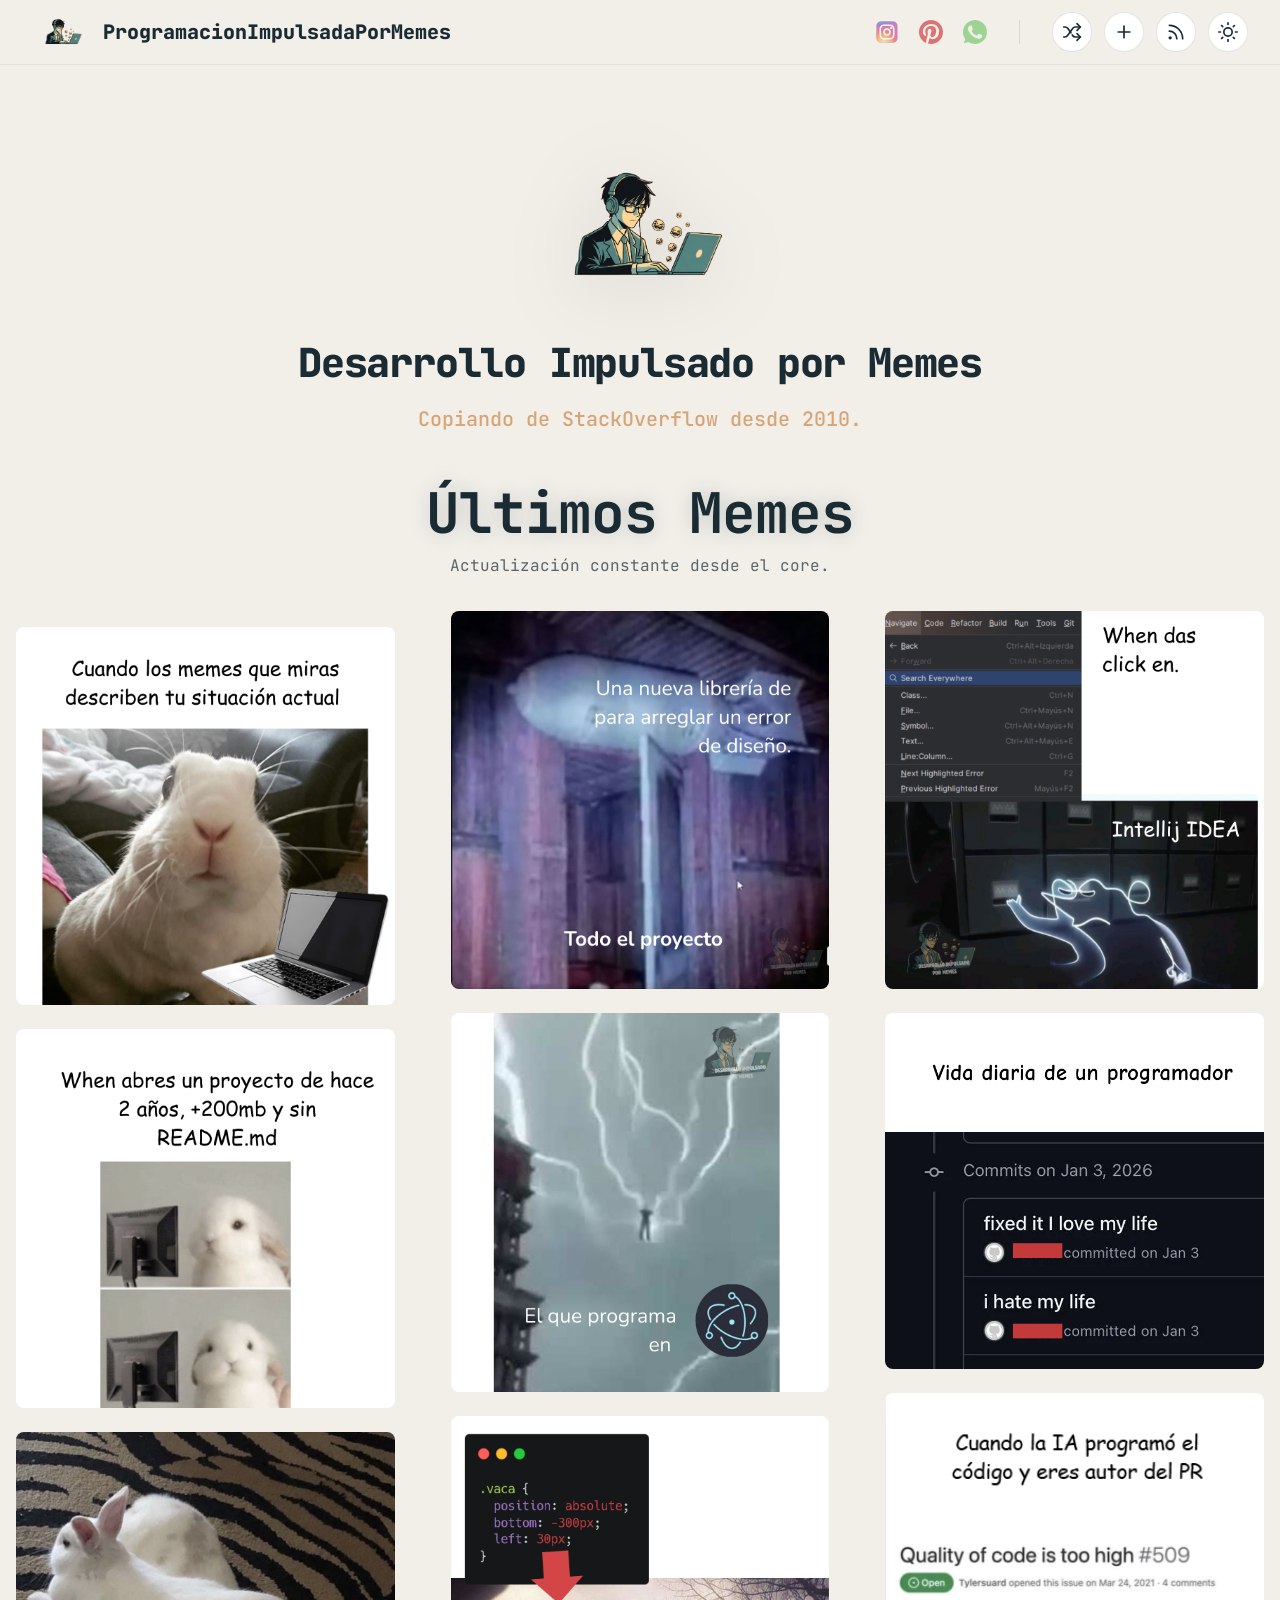
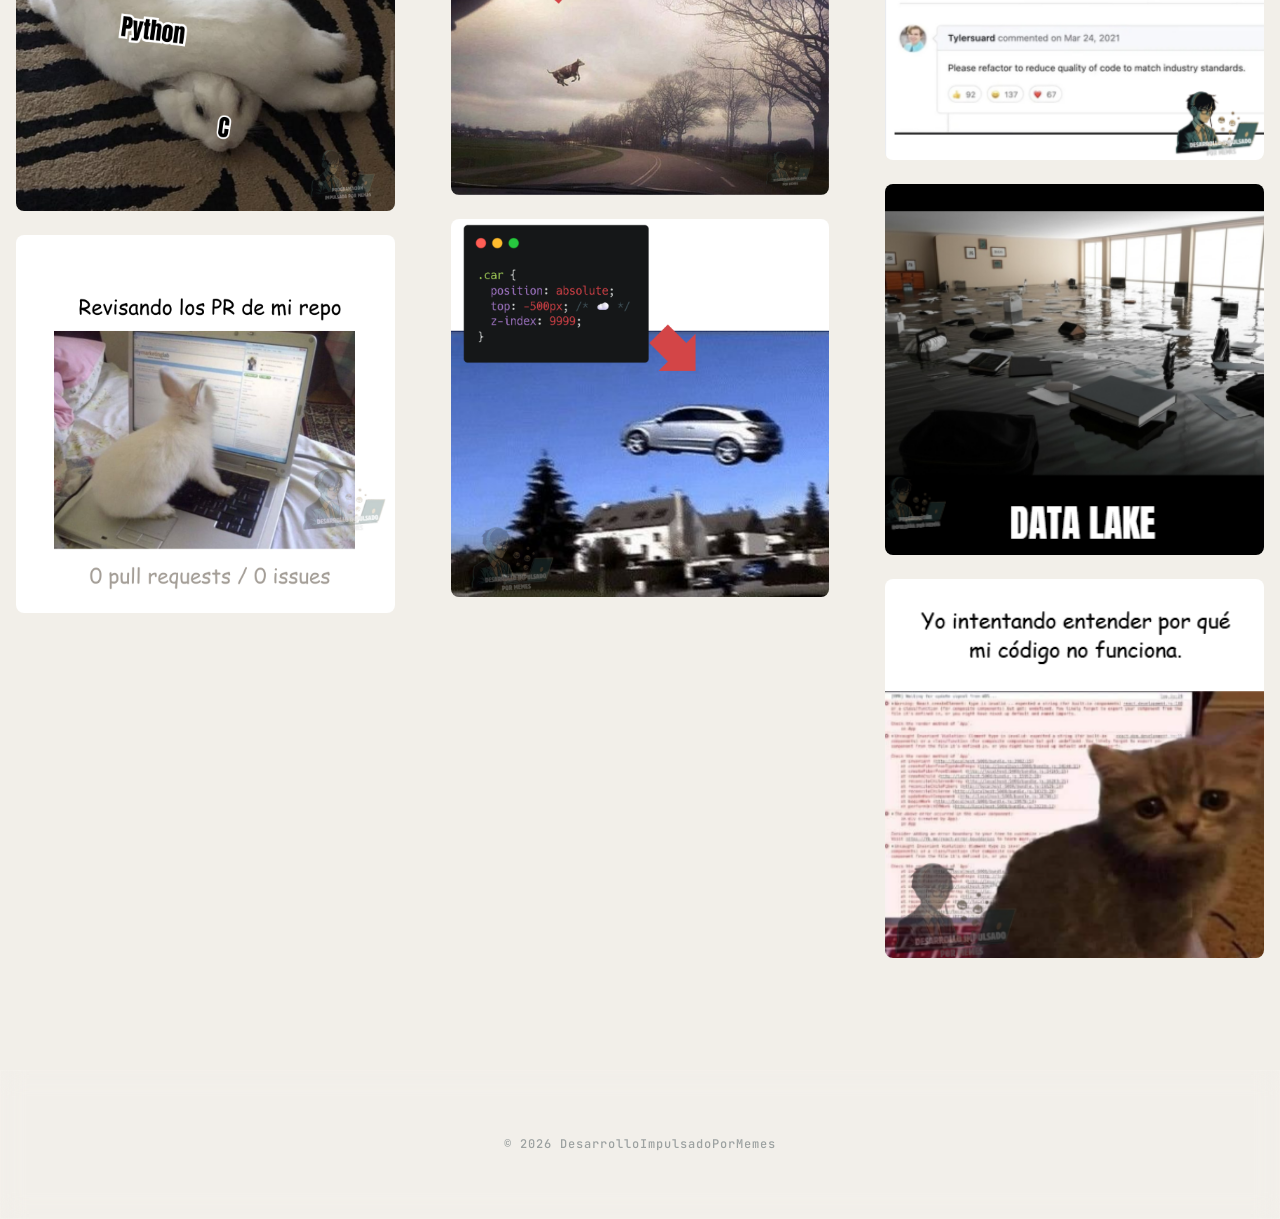
==== commit c10453a0: "Update from https://github.com/DesarrolloImpulsadoPorMemes/content/commit/c3eb5b27622416380ed27f8cb5" ====
--- a/index.html
+++ b/index.html
@@ -16,5 +16,5 @@
   }
 </script><!-- Google Search Console --><meta name="google-site-verification" content="lR6voiw1-6rRxAasmcEY6qm8eWrXN5FkwHopT7PoQxY"><!-- Google Fonts --><link rel="preconnect" href="https://fonts.googleapis.com"><link rel="preconnect" href="https://fonts.gstatic.com" crossorigin><link href="https://fonts.googleapis.com/css2?family=Inter:wght@400;600;900&display=swap" rel="stylesheet"><link href="https://fonts.googleapis.com/css2?family=JetBrains+Mono:wght@400;500;700;800&display=swap" rel="stylesheet"><link rel="stylesheet" href="/_astro/index.BEgqVJDZ.css">
 <style>*{box-sizing:border-box;margin:0;padding:0}:root{--bg: #F2EFE9;--surface: #ffffff;--fg: #1A2B34;--primary: #1A2B34;--secondary: #243B4A;--accent: #d49c6b;--card-shadow: 0 4px 20px rgba(0, 0, 0, .05);--font-main: "JetBrains Mono", monospace;--transition: all .3s cubic-bezier(.4, 0, .2, 1)}[data-theme=dark]{--bg: #1A2B34;--surface: #243B4A;--fg: #F2EFE9;--primary: #c9d1c1;--secondary: #d49c6b;--card-shadow: 0 4px 30px rgba(0, 0, 0, .3)}body{background-color:var(--bg);color:var(--fg);font-family:var(--font-main);line-height:1.6;min-height:100vh;transition:background-color .3s ease,color .3s ease}h1,h2,h3{text-transform:none;letter-spacing:-.02em}a{color:inherit;text-decoration:none}.glass{background:#ffffff0d;backdrop-filter:blur(12px);-webkit-backdrop-filter:blur(12px);border:1px solid rgba(255,255,255,.1)}.container{max-width:1400px;margin:0 auto;padding:0 2rem}
-</style></head> <body> <nav class="navbar sticky" data-astro-cid-5blmo7yk> <div class="container nav-content" data-astro-cid-5blmo7yk> <div class="logo" data-astro-cid-5blmo7yk> <a href="/" class="logo-link" data-astro-cid-5blmo7yk> <img src="/images/logo.png" alt="Logo" class="nav-logo-img" data-astro-cid-5blmo7yk> <span class="logo-text" data-astro-cid-5blmo7yk>ProgramacionImpulsadaPorMemes</span> </a> </div> <div class="nav-actions" data-astro-cid-5blmo7yk> <!-- Social Links --> <div class="social-links" data-astro-cid-5blmo7yk> <a href="https://www.instagram.com/desarrolloimpulsadopormemes/" target="_blank" rel="noopener noreferrer" aria-label="Instagram" data-astro-cid-5blmo7yk> <svg viewBox="0 0 32 32" fill="none" xmlns="http://www.w3.org/2000/svg" width="24" height="24" data-astro-cid-5blmo7yk> <rect x="2" y="2" width="28" height="28" rx="6" fill="url(#paint0_radial_87_7153)" data-astro-cid-5blmo7yk></rect> <rect x="2" y="2" width="28" height="28" rx="6" fill="url(#paint1_radial_87_7153)" data-astro-cid-5blmo7yk></rect> <rect x="2" y="2" width="28" height="28" rx="6" fill="url(#paint2_radial_87_7153)" data-astro-cid-5blmo7yk></rect> <path d="M23 10.5C23 11.3284 22.3284 12 21.5 12C20.6716 12 20 11.3284 20 10.5C20 9.67157 20.6716 9 21.5 9C22.3284 9 23 9.67157 23 10.5Z" fill="white" data-astro-cid-5blmo7yk></path> <path fill-rule="evenodd" clip-rule="evenodd" d="M16 21C18.7614 21 21 18.7614 21 16C21 13.2386 18.7614 11 16 11C13.2386 11 11 13.2386 11 16C11 18.7614 13.2386 21 16 21ZM16 19C17.6569 19 19 17.6569 19 16C19 14.3431 17.6569 13 16 13C14.3431 13 13 14.3431 13 16C13 17.6569 14.3431 19 16 19Z" fill="white" data-astro-cid-5blmo7yk></path> <path fill-rule="evenodd" clip-rule="evenodd" d="M6 15.6C6 12.2397 6 10.5595 6.65396 9.27606C7.2292 8.14708 8.14708 7.2292 9.27606 6.65396C10.5595 6 12.2397 6 15.6 6H16.4C19.7603 6 21.4405 6 22.7239 6.65396C23.8529 7.2292 24.7708 8.14708 25.346 9.27606C26 10.5595 26 12.2397 26 15.6V16.4C26 19.7603 26 21.4405 25.346 22.7239C24.7708 23.8529 23.8529 24.7708 22.7239 25.346C21.4405 26 19.7603 26 16.4 26H15.6C12.2397 26 10.5595 26 9.27606 25.346C8.14708 24.7708 7.2292 23.8529 6.65396 22.7239C6 21.4405 6 19.7603 6 16.4V15.6ZM15.6 8H16.4C18.1132 8 19.2777 8.00156 20.1779 8.0751C21.0548 8.14674 21.5032 8.27659 21.816 8.43597C22.5686 8.81947 23.1805 9.43139 23.564 10.184C23.7234 10.4968 23.8533 10.9452 23.9249 11.8221C23.9984 12.7223 24 13.8868 24 15.6V16.4C24 18.1132 23.9984 19.2777 23.9249 20.1779C23.8533 21.0548 23.7234 21.5032 23.564 21.816C23.1805 22.5686 22.5686 23.1805 21.816 23.564C21.5032 23.7234 21.0548 23.8533 20.1779 23.9249C19.2777 23.9984 18.1132 24 16.4 24H15.6C13.8868 24 12.7223 23.9984 11.8221 23.9249C10.9452 23.8533 10.4968 23.7234 10.184 23.564C9.43139 23.1805 8.81947 22.5686 8.43597 21.816C8.27659 21.5032 8.14674 21.0548 8.0751 20.1779C8.00156 19.2777 8 18.1132 8 16.4V15.6C8 13.8868 8.00156 12.7223 8.0751 11.8221C8.14674 10.9452 8.27659 10.4968 8.43597 10.184C8.81947 9.43139 9.43139 8.81947 10.184 8.43597C10.4968 8.27659 10.9452 8.14674 11.8221 8.0751C12.7223 8.00156 13.8868 8 15.6 8Z" fill="white" data-astro-cid-5blmo7yk></path> <defs data-astro-cid-5blmo7yk> <radialGradient id="paint0_radial_87_7153" cx="0" cy="0" r="1" gradientUnits="userSpaceOnUse" gradientTransform="translate(12 23) rotate(-55.3758) scale(25.5196)" data-astro-cid-5blmo7yk> <stop stop-color="#B13589" data-astro-cid-5blmo7yk></stop> <stop offset="0.79309" stop-color="#C62F94" data-astro-cid-5blmo7yk></stop> <stop offset="1" stop-color="#8A3AC8" data-astro-cid-5blmo7yk></stop> </radialGradient> <radialGradient id="paint1_radial_87_7153" cx="0" cy="0" r="1" gradientUnits="userSpaceOnUse" gradientTransform="translate(11 31) rotate(-65.1363) scale(22.5942)" data-astro-cid-5blmo7yk> <stop stop-color="#E0E8B7" data-astro-cid-5blmo7yk></stop> <stop offset="0.444662" stop-color="#FB8A2E" data-astro-cid-5blmo7yk></stop> <stop offset="0.71474" stop-color="#E2425C" data-astro-cid-5blmo7yk></stop> <stop offset="1" stop-color="#E2425C" stop-opacity="0" data-astro-cid-5blmo7yk></stop> </radialGradient> <radialGradient id="paint2_radial_87_7153" cx="0" cy="0" r="1" gradientUnits="userSpaceOnUse" gradientTransform="translate(0.500002 3) rotate(-8.1301) scale(38.8909 8.31836)" data-astro-cid-5blmo7yk> <stop offset="0.156701" stop-color="#406ADC" data-astro-cid-5blmo7yk></stop> <stop offset="0.467799" stop-color="#6A45BE" data-astro-cid-5blmo7yk></stop> <stop offset="1" stop-color="#6A45BE" stop-opacity="0" data-astro-cid-5blmo7yk></stop> </radialGradient> </defs> </svg> </a> <a href="https://es.pinterest.com/desarrolloimpulsadopormemes/" target="_blank" rel="noopener noreferrer" aria-label="Pinterest" data-astro-cid-5blmo7yk> <svg viewBox="0 0 48 48" version="1.1" xmlns="http://www.w3.org/2000/svg" width="24" height="24" data-astro-cid-5blmo7yk> <g id="Icons" stroke="none" stroke-width="1" fill="none" fill-rule="evenodd" data-astro-cid-5blmo7yk> <g id="Color-" transform="translate(-300.000000, -260.000000)" fill="#CC2127" data-astro-cid-5blmo7yk> <path d="M324.001411,260 C310.747575,260 300,270.744752 300,284.001411 C300,293.826072 305.910037,302.270594 314.368672,305.982007 C314.300935,304.308344 314.357382,302.293173 314.78356,300.469924 C315.246428,298.522491 317.871229,287.393897 317.871229,287.393897 C317.871229,287.393897 317.106368,285.861351 317.106368,283.59499 C317.106368,280.038808 319.169518,277.38296 321.73505,277.38296 C323.91674,277.38296 324.972306,279.022755 324.972306,280.987123 C324.972306,283.180102 323.572411,286.462515 322.852708,289.502205 C322.251543,292.050803 324.128418,294.125243 326.640325,294.125243 C331.187158,294.125243 334.249427,288.285765 334.249427,281.36532 C334.249427,276.10725 330.707356,272.170048 324.263891,272.170048 C316.985006,272.170048 312.449462,277.59746 312.449462,283.659905 C312.449462,285.754101 313.064738,287.227377 314.029988,288.367613 C314.475922,288.895396 314.535191,289.104251 314.374316,289.708238 C314.261422,290.145705 313.996119,291.21256 313.886047,291.633092 C313.725172,292.239901 313.23408,292.460046 312.686541,292.234256 C309.330746,290.865408 307.769977,287.193509 307.769977,283.064385 C307.769977,276.248368 313.519139,268.069148 324.921503,268.069148 C334.085729,268.069148 340.117128,274.704533 340.117128,281.819721 C340.117128,291.235138 334.884459,298.268478 327.165285,298.268478 C324.577174,298.268478 322.138649,296.868584 321.303228,295.279591 C321.303228,295.279591 319.908979,300.808608 319.615452,301.875463 C319.107426,303.724114 318.111131,305.575587 317.199506,307.014994 C319.358617,307.652849 321.63909,308 324.001411,308 C337.255248,308 348,297.255248 348,284.001411 C348,270.744752 337.255248,260 324.001411,260" id="Pinterest" data-astro-cid-5blmo7yk></path> </g> </g> </svg> </a> <a href="https://whatsapp.com/channel/0029VbC79hB6LwHnjMh9l344" target="_blank" rel="noopener noreferrer" aria-label="WhatsApp Channel" data-astro-cid-5blmo7yk> <svg viewBox="0 0 48 48" version="1.1" xmlns="http://www.w3.org/2000/svg" width="24" height="24" data-astro-cid-5blmo7yk> <g id="Icons" stroke="none" stroke-width="1" fill="none" fill-rule="evenodd" data-astro-cid-5blmo7yk> <g id="Color-" transform="translate(-700.000000, -360.000000)" fill="#67C15E" data-astro-cid-5blmo7yk> <path d="M723.993033,360 C710.762252,360 700,370.765287 700,383.999801 C700,389.248451 701.692661,394.116025 704.570026,398.066947 L701.579605,406.983798 L710.804449,404.035539 C714.598605,406.546975 719.126434,408 724.006967,408 C737.237748,408 748,397.234315 748,384.000199 C748,370.765685 737.237748,360.000398 724.006967,360.000398 L723.993033,360.000398 L723.993033,360 Z M717.29285,372.190836 C716.827488,371.07628 716.474784,371.034071 715.769774,371.005401 C715.529728,370.991464 715.262214,370.977527 714.96564,370.977527 C714.04845,370.977527 713.089462,371.245514 712.511043,371.838033 C711.806033,372.557577 710.056843,374.23638 710.056843,377.679202 C710.056843,381.122023 712.567571,384.451756 712.905944,384.917648 C713.258648,385.382743 717.800808,392.55031 724.853297,395.471492 C730.368379,397.757149 732.00491,397.545307 733.260074,397.27732 C735.093658,396.882308 737.393002,395.527239 737.971421,393.891043 C738.54984,392.25405 738.54984,390.857171 738.380255,390.560912 C738.211068,390.264652 737.745308,390.095816 737.040298,389.742615 C736.335288,389.389811 732.90737,387.696673 732.25849,387.470894 C731.623543,387.231179 731.017259,387.315995 730.537963,387.99333 C729.860819,388.938653 729.198006,389.89831 728.661785,390.476494 C728.238619,390.928051 727.547144,390.984595 726.969123,390.744481 C726.193254,390.420348 724.021298,389.657798 721.340985,387.273388 C719.267356,385.42535 717.856938,383.125756 717.448104,382.434484 C717.038871,381.729275 717.405907,381.319529 717.729948,380.938852 C718.082653,380.501232 718.421026,380.191036 718.77373,379.781688 C719.126434,379.372738 719.323884,379.160897 719.549599,378.681068 C719.789645,378.215575 719.62006,377.735746 719.450874,377.382942 C719.281687,377.030139 717.871269,373.587317 717.29285,372.190836 Z" id="Whatsapp" data-astro-cid-5blmo7yk></path> </g> </g> </svg> </a> </div> <div class="utility-icons" data-astro-cid-5blmo7yk> <button id="random-meme" class="icon-btn" aria-label="Meme aleatorio" title="Meme aleatorio" data-astro-cid-5blmo7yk> <svg xmlns="http://www.w3.org/2000/svg" width="20" height="20" viewBox="0 0 24 24" fill="none" stroke="currentColor" stroke-width="2" stroke-linecap="round" stroke-linejoin="round" data-astro-cid-5blmo7yk><path d="M2 18h1.4c1.3 0 2.5-.6 3.3-1.7l6.1-8.6c.7-1.1 2-1.7 3.3-1.7H22" data-astro-cid-5blmo7yk></path><path d="m18 2 4 4-4 4" data-astro-cid-5blmo7yk></path><path d="M2 6h1.9c1.2 0 2.3.6 3 1.5l3.8 5.4" data-astro-cid-5blmo7yk></path><path d="M22 18h-5.9c-1.3 0-2.6-.7-3.3-1.8l-.5-.8" data-astro-cid-5blmo7yk></path><path d="m18 14 4 4-4 4" data-astro-cid-5blmo7yk></path></svg> </button> <button id="submit-meme" class="icon-btn" aria-label="Sube tu meme" title="Sube tu meme" data-astro-cid-5blmo7yk> <svg xmlns="http://www.w3.org/2000/svg" width="20" height="20" viewBox="0 0 24 24" fill="none" stroke="currentColor" stroke-width="2" stroke-linecap="round" stroke-linejoin="round" data-astro-cid-5blmo7yk><line x1="12" y1="5" x2="12" y2="19" data-astro-cid-5blmo7yk></line><line x1="5" y1="12" x2="19" y2="12" data-astro-cid-5blmo7yk></line></svg> </button> <a href="/rss.xml" class="icon-btn" aria-label="RSS Feed" data-astro-cid-5blmo7yk> <svg xmlns="http://www.w3.org/2000/svg" width="20" height="20" viewBox="0 0 24 24" fill="none" stroke="currentColor" stroke-width="2" stroke-linecap="round" stroke-linejoin="round" data-astro-cid-5blmo7yk><path d="M4 11a9 9 0 0 1 9 9" data-astro-cid-5blmo7yk></path><path d="M4 4a16 16 0 0 1 16 16" data-astro-cid-5blmo7yk></path><circle cx="5" cy="19" r="1" data-astro-cid-5blmo7yk></circle></svg> </a> <button id="theme-toggle" class="icon-btn" aria-label="Cambiar tema" data-astro-cid-5blmo7yk> <svg class="theme-icon light" xmlns="http://www.w3.org/2000/svg" width="20" height="20" viewBox="0 0 24 24" fill="none" stroke="currentColor" stroke-width="2" stroke-linecap="round" stroke-linejoin="round" data-astro-cid-5blmo7yk><circle cx="12" cy="12" r="5" data-astro-cid-5blmo7yk></circle><line x1="12" y1="1" x2="12" y2="3" data-astro-cid-5blmo7yk></line><line x1="12" y1="21" x2="12" y2="23" data-astro-cid-5blmo7yk></line><line x1="4.22" y1="4.22" x2="5.64" y2="5.64" data-astro-cid-5blmo7yk></line><line x1="18.36" y1="18.36" x2="19.78" y2="19.78" data-astro-cid-5blmo7yk></line><line x1="1" y1="12" x2="3" y2="12" data-astro-cid-5blmo7yk></line><line x1="21" y1="12" x2="23" y2="12" data-astro-cid-5blmo7yk></line><line x1="4.22" y1="19.78" x2="5.64" y2="18.36" data-astro-cid-5blmo7yk></line><line x1="18.36" y1="5.64" x2="19.78" y2="4.22" data-astro-cid-5blmo7yk></line></svg> <svg class="theme-icon dark" xmlns="http://www.w3.org/2000/svg" width="20" height="20" viewBox="0 0 24 24" fill="none" stroke="currentColor" stroke-width="2" stroke-linecap="round" stroke-linejoin="round" data-astro-cid-5blmo7yk><path d="M21 12.79A9 9 0 1 1 11.21 3 7 7 0 0 0 21 12.79z" data-astro-cid-5blmo7yk></path></svg> </button> </div> </div> </div> </nav> <!-- Modal de Contribución Minimalista --> <div id="contribute-modal" class="contrib-overlay" data-astro-cid-5blmo7yk> <div class="contrib-content glass" data-astro-cid-5blmo7yk> <button class="close-contrib" data-astro-cid-5blmo7yk>&times;</button> <h3 data-astro-cid-5blmo7yk>¡Suma tu humor dev! 🚀</h3> <p data-astro-cid-5blmo7yk>Aporta tus memes al repositorio oficial de Programación Impulsada por Memes.</p> <div class="contrib-steps" data-astro-cid-5blmo7yk> <div class="step" data-astro-cid-5blmo7yk> <span class="step-num" data-astro-cid-5blmo7yk>1</span> <p data-astro-cid-5blmo7yk>Sube tu imagen a <code data-astro-cid-5blmo7yk>/public/images/content/</code></p> </div> <div class="step" data-astro-cid-5blmo7yk> <span class="step-num" data-astro-cid-5blmo7yk>2</span> <p data-astro-cid-5blmo7yk>Crea el post MDX en <code data-astro-cid-5blmo7yk>/src/content/posts/</code></p> </div> </div> <a href="https://github.com/tu-usuario/repo/blob/main/CONTRIBUTING.md" target="_blank" class="btn-primary" data-astro-cid-5blmo7yk>Ver guía completa</a> </div> </div>  <script type="module">const a=()=>{const o=document.getElementById("theme-toggle"),c=document.getElementById("random-meme"),m=document.getElementById("submit-meme"),e=document.getElementById("contribute-modal"),d=e?.querySelector(".close-contrib");o&&(o.onclick=()=>{const n=document.documentElement.getAttribute("data-theme")==="dark"?"light":"dark";document.documentElement.setAttribute("data-theme",n),localStorage.setItem("theme",n)}),c&&(c.onclick=()=>{const t=document.querySelectorAll(".grid-item");if(t.length>0){const n=Math.floor(Math.random()*t.length);t[n].click()}}),m&&e&&(m.onclick=()=>e.classList.add("active")),d&&e&&(d.onclick=()=>e.classList.remove("active")),e?.addEventListener("click",t=>{t.target===e&&e.classList.remove("active")})};a();document.addEventListener("astro:page-load",a);</script> <section class="hero container" data-astro-cid-bbe6dxrz> <div class="hero-content" data-astro-cid-bbe6dxrz> <div class="logo-wrapper" data-astro-cid-bbe6dxrz> <img src="/images/logo.png" alt="DesarrolloImpulsadoPorMemes Logo" class="main-logo" data-astro-cid-bbe6dxrz> </div> <div class="text-wrapper" data-astro-cid-bbe6dxrz> <h1 class="hero-title" data-astro-cid-bbe6dxrz>Desarrollo Impulsado por Memes</h1> <p class="phrase" data-astro-cid-bbe6dxrz>Mi código no tiene bugs, tiene features inesperadas.</p> </div> </div> </section>  <main> <section class="section-header container"> <h2 class="neon-text">Últimos Memes</h2> <p>Actualización constante desde el core.</p> </section> <section id="grid" class="container" data-astro-cid-cfnm3mat> <div id="masonry-root" data-astro-cid-cfnm3mat> <div class="grid-item" data-post="{&#34;image&#34;:&#34;/images/content/when-memes.png&#34;,&#34;imageAlt&#34;:&#34;Un conejo con expresion muy seria y profunda mirando a la camara con un laptop al lado, dándose cuenta de la cruda realidad.&#34;,&#34;title&#34;:&#34;El Meme es la Realidad: Programación y Destino&#34;,&#34;copy&#34;:&#34;Ese momento en el que dejas de reir de los memes de programadores porque te das cuenta de que son un documental de tu vida. #DevLife #Programacion #MemeDev #Realidad&#34;,&#34;date&#34;:&#34;2026-05-29T00:00:00.000Z&#34;,&#34;published&#34;:true,&#34;category&#34;:&#34;General&#34;}" data-slug="meme-es-la-realidad" data-index="0" data-astro-cid-cfnm3mat> <div class="meme-wrapper" data-astro-cid-cfnm3mat> <img src="/images/content/when-memes.png" alt="Un conejo con expresion muy seria y profunda mirando a la camara con un laptop al lado, dándose cuenta de la cruda realidad." loading="lazy" data-astro-cid-cfnm3mat> <div class="hover-overlay" data-astro-cid-cfnm3mat> <span data-astro-cid-cfnm3mat>Ver detalle</span> </div> </div> </div><div class="grid-item" data-post="{&#34;image&#34;:&#34;/images/content/sin-documentacion.png&#34;,&#34;imageAlt&#34;:&#34;Un conejo blanco mirando con mucha confusion un monitor despues de abrir un proyecto antiguo sin documentacion.&#34;,&#34;title&#34;:&#34;Arqueología de Código: El Misterio del Proyecto sin README&#34;,&#34;copy&#34;:&#34;Abrir un proyecto tuyo de hace dos años es como leer un diario escrito en un idioma que ya no hablas. #Documentation #README #CleanCode #DeveloperProblems&#34;,&#34;date&#34;:&#34;2026-05-26T00:00:00.000Z&#34;,&#34;published&#34;:true,&#34;category&#34;:&#34;Documentación&#34;}" data-slug="arqueologia-codigo-sin-readme" data-index="1" data-astro-cid-cfnm3mat> <div class="meme-wrapper" data-astro-cid-cfnm3mat> <img src="/images/content/sin-documentacion.png" alt="Un conejo blanco mirando con mucha confusion un monitor despues de abrir un proyecto antiguo sin documentacion." loading="lazy" data-astro-cid-cfnm3mat> <div class="hover-overlay" data-astro-cid-cfnm3mat> <span data-astro-cid-cfnm3mat>Ver detalle</span> </div> </div> </div><div class="grid-item" data-post="{&#34;image&#34;:&#34;/images/content/python-c.png&#34;,&#34;imageAlt&#34;:&#34;Dos conejos en una alfombra de piel de tigre, uno encima del otro. El de arriba tiene la etiqueta Python y el de abajo la etiqueta C.&#34;,&#34;title&#34;:&#34;Python sobre C: El Secreto de la Velocidad&#34;,&#34;copy&#34;:&#34;Python es hermoso y facil, pero recuerda quien esta cargando con todo el trabajo sucio en el backend de la memoria. #Python #CLanguage #Backend #ProgrammingMemes&#34;,&#34;date&#34;:&#34;2026-05-23T00:00:00.000Z&#34;,&#34;published&#34;:true,&#34;category&#34;:&#34;Backend&#34;}" data-slug="python-sobre-c-secreto" data-index="2" data-astro-cid-cfnm3mat> <div class="meme-wrapper" data-astro-cid-cfnm3mat> <img src="/images/content/python-c.png" alt="Dos conejos en una alfombra de piel de tigre, uno encima del otro. El de arriba tiene la etiqueta Python y el de abajo la etiqueta C." loading="lazy" data-astro-cid-cfnm3mat> <div class="hover-overlay" data-astro-cid-cfnm3mat> <span data-astro-cid-cfnm3mat>Ver detalle</span> </div> </div> </div><div class="grid-item" data-post="{&#34;image&#34;:&#34;/images/content/no-prs.png&#34;,&#34;imageAlt&#34;:&#34;Un pequeño conejo blanco frente a un laptop con una pantalla que dice 0 pull requests y 0 issues.&#34;,&#34;title&#34;:&#34;El Repositorio Solitario: Paz o Tristeza&#34;,&#34;copy&#34;:&#34;Esa sensacion agridulce de que nadie reporta errores porque nadie usa tu codigo. ¿Es paz mental o el abismo de la irrelevancia? #GitHub #OpenSource #DevLife #SoloDev&#34;,&#34;date&#34;:&#34;2026-05-20T00:00:00.000Z&#34;,&#34;published&#34;:true,&#34;category&#34;:&#34;GitHub&#34;}" data-slug="repositorio-solitario" data-index="3" data-astro-cid-cfnm3mat> <div class="meme-wrapper" data-astro-cid-cfnm3mat> <img src="/images/content/no-prs.png" alt="Un pequeño conejo blanco frente a un laptop con una pantalla que dice 0 pull requests y 0 issues." loading="lazy" data-astro-cid-cfnm3mat> <div class="hover-overlay" data-astro-cid-cfnm3mat> <span data-astro-cid-cfnm3mat>Ver detalle</span> </div> </div> </div><div class="grid-item" data-post="{&#34;image&#34;:&#34;/images/content/kabum-kabum.png&#34;,&#34;imageAlt&#34;:&#34;Una bomba enorme colgada sobre una puerta de madera muy pequeña, con texto que indica que la bomba es una nueva libreria y la puerta es todo el proyecto.&#34;,&#34;title&#34;:&#34;El Caballo de Troya de las Librerías&#34;,&#34;copy&#34;:&#34;Cuando instalas una libreria de 50MB solo para centrar un div o validar un email. Cuidado con lo que metes en tu package.json. #Dependencies #CleanCode #WebPerformance #NPM&#34;,&#34;date&#34;:&#34;2026-05-17T00:00:00.000Z&#34;,&#34;published&#34;:true,&#34;category&#34;:&#34;Arquitectura&#34;}" data-slug="caballo-troya-librerias" data-index="4" data-astro-cid-cfnm3mat> <div class="meme-wrapper" data-astro-cid-cfnm3mat> <img src="/images/content/kabum-kabum.png" alt="Una bomba enorme colgada sobre una puerta de madera muy pequeña, con texto que indica que la bomba es una nueva libreria y la puerta es todo el proyecto." loading="lazy" data-astro-cid-cfnm3mat> <div class="hover-overlay" data-astro-cid-cfnm3mat> <span data-astro-cid-cfnm3mat>Ver detalle</span> </div> </div> </div><div class="grid-item" data-post="{&#34;image&#34;:&#34;/images/content/electron-be-like.png&#34;,&#34;imageAlt&#34;:&#34;Un hombre de pie bajo un cielo tormentoso recibiendo multiples descargas electricas, con el logo de Electron JS al lado.&#34;,&#34;title&#34;:&#34;Programar en Electron: Un Poder Electrizante (y Pesado)&#34;,&#34;copy&#34;:&#34;El poder de crear apps de escritorio con JS es asombroso, hasta que abres el administrador de tareas y ves el consumo de RAM. #ElectronJS #Javascript #WebDev #DesktopApps&#34;,&#34;date&#34;:&#34;2026-05-14T00:00:00.000Z&#34;,&#34;published&#34;:true,&#34;category&#34;:&#34;Desarrollo Desktop&#34;}" data-slug="poder-electron-electrizante" data-index="5" data-astro-cid-cfnm3mat> <div class="meme-wrapper" data-astro-cid-cfnm3mat> <img src="/images/content/electron-be-like.png" alt="Un hombre de pie bajo un cielo tormentoso recibiendo multiples descargas electricas, con el logo de Electron JS al lado." loading="lazy" data-astro-cid-cfnm3mat> <div class="hover-overlay" data-astro-cid-cfnm3mat> <span data-astro-cid-cfnm3mat>Ver detalle</span> </div> </div> </div><div class="grid-item" data-post="{&#34;image&#34;:&#34;/images/content/css-codes-2.png&#34;,&#34;imageAlt&#34;:&#34;Código CSS con la clase .vaca posicionada de forma absoluta con un bottom negativo, acompañado de una foto de una vaca volando en medio de un campo.&#34;,&#34;title&#34;:&#34;CSS: Cuando las Vacas Vuelan (Literalmente)&#34;,&#34;copy&#34;:&#34;Si te dijeron que tu proyecto funcionaria cuando las vacas volaran, solo necesitabas un poco de CSS absoluto. #CSS #WebDev #Programacion #FrontendTips&#34;,&#34;date&#34;:&#34;2026-05-11T00:00:00.000Z&#34;,&#34;published&#34;:true,&#34;category&#34;:&#34;Frontend&#34;}" data-slug="vacas-vuelan-css" data-index="6" data-astro-cid-cfnm3mat> <div class="meme-wrapper" data-astro-cid-cfnm3mat> <img src="/images/content/css-codes-2.png" alt="Código CSS con la clase .vaca posicionada de forma absoluta con un bottom negativo, acompañado de una foto de una vaca volando en medio de un campo." loading="lazy" data-astro-cid-cfnm3mat> <div class="hover-overlay" data-astro-cid-cfnm3mat> <span data-astro-cid-cfnm3mat>Ver detalle</span> </div> </div> </div><div class="grid-item" data-post="{&#34;image&#34;:&#34;/images/content/css-codes-1.png&#34;,&#34;imageAlt&#34;:&#34;Un fragmento de código CSS que muestra la clase .car con posición absoluta y un top de menos quinientos píxeles, junto a una imagen de un auto plateado flotando sobre un vecindario.&#34;,&#34;title&#34;:&#34;CSS: El Arte de Posicionar Autos en el Cielo&#34;,&#34;copy&#34;:&#34;Cuando el diseño dice que el auto debe estar en el header, pero tu CSS decide que debe colonizar la estratosfera. #CSS #Frontend #WebDesign #PositionAbsolute&#34;,&#34;date&#34;:&#34;2026-05-08T00:00:00.000Z&#34;,&#34;published&#34;:true,&#34;category&#34;:&#34;Frontend&#34;}" data-slug="posicionando-autos-cielo" data-index="7" data-astro-cid-cfnm3mat> <div class="meme-wrapper" data-astro-cid-cfnm3mat> <img src="/images/content/css-codes-1.png" alt="Un fragmento de código CSS que muestra la clase .car con posición absoluta y un top de menos quinientos píxeles, junto a una imagen de un auto plateado flotando sobre un vecindario." loading="lazy" data-astro-cid-cfnm3mat> <div class="hover-overlay" data-astro-cid-cfnm3mat> <span data-astro-cid-cfnm3mat>Ver detalle</span> </div> </div> </div><div class="grid-item" data-post="{&#34;image&#34;:&#34;/images/content/SEARCH.png&#34;,&#34;imageAlt&#34;:&#34;Captura del menú 'Search Everywhere' de IntelliJ IDEA superpuesta con la escena del teseracto en Interstellar, donde Cooper busca desesperadamente entre los hilos del tiempo.&#34;,&#34;title&#34;:&#34;El Oráculo de IntelliJ: Buscar en Todas Partes&#34;,&#34;copy&#34;:&#34;Cuando presionas Shift dos veces y entras en la quinta dimensión de tu proyecto. ¿Buscas un archivo o el sentido de tu existencia? #IntelliJ #MemeDev #Productividad&#34;,&#34;date&#34;:&#34;2026-05-05T00:00:00.000Z&#34;,&#34;published&#34;:true,&#34;category&#34;:&#34;Herramientas&#34;}" data-slug="oraculo-intellij" data-index="8" data-astro-cid-cfnm3mat> <div class="meme-wrapper" data-astro-cid-cfnm3mat> <img src="/images/content/SEARCH.png" alt="Captura del menú 'Search Everywhere' de IntelliJ IDEA superpuesta con la escena del teseracto en Interstellar, donde Cooper busca desesperadamente entre los hilos del tiempo." loading="lazy" data-astro-cid-cfnm3mat> <div class="hover-overlay" data-astro-cid-cfnm3mat> <span data-astro-cid-cfnm3mat>Ver detalle</span> </div> </div> </div><div class="grid-item" data-post="{&#34;image&#34;:&#34;/images/content/vida.png&#34;,&#34;imageAlt&#34;:&#34;Un historial de commits en GitHub que muestra dos mensajes contradictorios en el mismo día: 'i hate my life' seguido de 'fixed it I love my life', representando el ciclo emocional del programador.&#34;,&#34;title&#34;:&#34;vida&#34;,&#34;copy&#34;:&#34;El ciclo emocional de un dev resumido en dos commits. De odiarlo todo a amar la vida en menos de una hora. #Programacion #Debugging #GitHub #DevLife&#34;,&#34;date&#34;:&#34;2026-04-11T00:00:00.000Z&#34;,&#34;published&#34;:true,&#34;category&#34;:&#34;dev&#34;}" data-slug="vida" data-index="9" data-astro-cid-cfnm3mat> <div class="meme-wrapper" data-astro-cid-cfnm3mat> <img src="/images/content/vida.png" alt="Un historial de commits en GitHub que muestra dos mensajes contradictorios en el mismo día: 'i hate my life' seguido de 'fixed it I love my life', representando el ciclo emocional del programador." loading="lazy" data-astro-cid-cfnm3mat> <div class="hover-overlay" data-astro-cid-cfnm3mat> <span data-astro-cid-cfnm3mat>Ver detalle</span> </div> </div> </div><div class="grid-item" data-post="{&#34;image&#34;:&#34;/images/content/prs.png&#34;,&#34;imageAlt&#34;:&#34;Un hilo de GitHub donde un usuario solicita refactorizar un código de alta calidad para que parezca más mediocre y se ajuste a los estándares de la industria.&#34;,&#34;title&#34;:&#34;El Dilema del Código Demasiado Bueno&#34;,&#34;copy&#34;:&#34;Cuando la IA programa tan bien que el senior te pide que agregues un par de 'if-else' anidados para que parezca código humano. #GitHub #PullRequest #AI #Coding&#34;,&#34;date&#34;:&#34;2026-03-20T00:00:00.000Z&#34;,&#34;published&#34;:true,&#34;category&#34;:&#34;IA &#38; Workflow&#34;}" data-slug="calidad-codigo-ia" data-index="10" data-astro-cid-cfnm3mat> <div class="meme-wrapper" data-astro-cid-cfnm3mat> <img src="/images/content/prs.png" alt="Un hilo de GitHub donde un usuario solicita refactorizar un código de alta calidad para que parezca más mediocre y se ajuste a los estándares de la industria." loading="lazy" data-astro-cid-cfnm3mat> <div class="hover-overlay" data-astro-cid-cfnm3mat> <span data-astro-cid-cfnm3mat>Ver detalle</span> </div> </div> </div><div class="grid-item" data-post="{&#34;image&#34;:&#34;/images/content/data_lake.png&#34;,&#34;imageAlt&#34;:&#34;Una representación literal de un 'Data Lake' donde una oficina entera está inundada de agua oscura y llena de documentos flotando sin orden.&#34;,&#34;title&#34;:&#34;Expectativa vs Realidad del Data Lake&#34;,&#34;copy&#34;:&#34;El Data Lake según los directivos de marketing vs. cómo se ve realmente en producción. Un pantano de datos sin procesar. #BigData #DataLake #DataEngineer&#34;,&#34;date&#34;:&#34;2026-03-10T00:00:00.000Z&#34;,&#34;published&#34;:true,&#34;category&#34;:&#34;Data Engineering&#34;}" data-slug="data-lake-realidad" data-index="11" data-astro-cid-cfnm3mat> <div class="meme-wrapper" data-astro-cid-cfnm3mat> <img src="/images/content/data_lake.png" alt="Una representación literal de un 'Data Lake' donde una oficina entera está inundada de agua oscura y llena de documentos flotando sin orden." loading="lazy" data-astro-cid-cfnm3mat> <div class="hover-overlay" data-astro-cid-cfnm3mat> <span data-astro-cid-cfnm3mat>Ver detalle</span> </div> </div> </div><div class="grid-item" data-post="{&#34;image&#34;:&#34;/images/content/actual.png&#34;,&#34;imageAlt&#34;:&#34;Un gato doméstico con expresión de tristeza frente a un monitor que muestra múltiples errores de 'Invariant Violation' y fallos de React.&#34;,&#34;title&#34;:&#34;El Gato de Schrödinger del Debugging&#34;,&#34;copy&#34;:&#34;Todos hemos sido ese gato. Ese momento exacto donde el mensaje de error es más largo que tu lógica de negocio. #DesarrolloImpulsadoPorMemes #Javascript #React&#34;,&#34;date&#34;:&#34;2026-03-09T00:00:00.000Z&#34;,&#34;published&#34;:true,&#34;category&#34;:&#34;Frontend&#34;}" data-slug="gato-debugging" data-index="12" data-astro-cid-cfnm3mat> <div class="meme-wrapper" data-astro-cid-cfnm3mat> <img src="/images/content/actual.png" alt="Un gato doméstico con expresión de tristeza frente a un monitor que muestra múltiples errores de 'Invariant Violation' y fallos de React." loading="lazy" data-astro-cid-cfnm3mat> <div class="hover-overlay" data-astro-cid-cfnm3mat> <span data-astro-cid-cfnm3mat>Ver detalle</span> </div> </div> </div> </div> </section>  <script type="module">const a=()=>{const o=document.getElementById("masonry-root");if(!o)return;o.querySelectorAll(".meme-wrapper").forEach(e=>{const t=e.querySelector("img");t&&(t.complete?e.classList.add("loaded"):t.addEventListener("load",()=>e.classList.add("loaded")))}),o.addEventListener("click",e=>{const t=e.target.closest(".grid-item");if(t){const n=parseInt(t.getAttribute("data-index")||"0"),s=t.getAttribute("data-slug"),i=o.querySelectorAll(".grid-item"),l=Array.from(i).map(r=>({...JSON.parse(r.getAttribute("data-post")||"{}"),slug:r.getAttribute("data-slug")}));console.log("Opening modal at index:",n,"slug:",s),s&&window.history.pushState(null,"","#"+s);const d={posts:l,currentIndex:n};window.openMemeModal?window.openMemeModal(d):window.dispatchEvent(new CustomEvent("open-modal",{detail:d}))}})};a();document.addEventListener("astro:page-load",a);document.addEventListener("astro:after-swap",a);</script> </main> <footer class="glass"> <div class="container footer-content"> <p>
+</style></head> <body> <nav class="navbar sticky" data-astro-cid-5blmo7yk> <div class="container nav-content" data-astro-cid-5blmo7yk> <div class="logo" data-astro-cid-5blmo7yk> <a href="/" class="logo-link" data-astro-cid-5blmo7yk> <img src="/images/logo.png" alt="Logo" class="nav-logo-img" data-astro-cid-5blmo7yk> <span class="logo-text" data-astro-cid-5blmo7yk>ProgramacionImpulsadaPorMemes</span> </a> </div> <div class="nav-actions" data-astro-cid-5blmo7yk> <!-- Social Links --> <div class="social-links" data-astro-cid-5blmo7yk> <a href="https://www.instagram.com/desarrolloimpulsadopormemes/" target="_blank" rel="noopener noreferrer" aria-label="Instagram" data-astro-cid-5blmo7yk> <svg viewBox="0 0 32 32" fill="none" xmlns="http://www.w3.org/2000/svg" width="24" height="24" data-astro-cid-5blmo7yk> <rect x="2" y="2" width="28" height="28" rx="6" fill="url(#paint0_radial_87_7153)" data-astro-cid-5blmo7yk></rect> <rect x="2" y="2" width="28" height="28" rx="6" fill="url(#paint1_radial_87_7153)" data-astro-cid-5blmo7yk></rect> <rect x="2" y="2" width="28" height="28" rx="6" fill="url(#paint2_radial_87_7153)" data-astro-cid-5blmo7yk></rect> <path d="M23 10.5C23 11.3284 22.3284 12 21.5 12C20.6716 12 20 11.3284 20 10.5C20 9.67157 20.6716 9 21.5 9C22.3284 9 23 9.67157 23 10.5Z" fill="white" data-astro-cid-5blmo7yk></path> <path fill-rule="evenodd" clip-rule="evenodd" d="M16 21C18.7614 21 21 18.7614 21 16C21 13.2386 18.7614 11 16 11C13.2386 11 11 13.2386 11 16C11 18.7614 13.2386 21 16 21ZM16 19C17.6569 19 19 17.6569 19 16C19 14.3431 17.6569 13 16 13C14.3431 13 13 14.3431 13 16C13 17.6569 14.3431 19 16 19Z" fill="white" data-astro-cid-5blmo7yk></path> <path fill-rule="evenodd" clip-rule="evenodd" d="M6 15.6C6 12.2397 6 10.5595 6.65396 9.27606C7.2292 8.14708 8.14708 7.2292 9.27606 6.65396C10.5595 6 12.2397 6 15.6 6H16.4C19.7603 6 21.4405 6 22.7239 6.65396C23.8529 7.2292 24.7708 8.14708 25.346 9.27606C26 10.5595 26 12.2397 26 15.6V16.4C26 19.7603 26 21.4405 25.346 22.7239C24.7708 23.8529 23.8529 24.7708 22.7239 25.346C21.4405 26 19.7603 26 16.4 26H15.6C12.2397 26 10.5595 26 9.27606 25.346C8.14708 24.7708 7.2292 23.8529 6.65396 22.7239C6 21.4405 6 19.7603 6 16.4V15.6ZM15.6 8H16.4C18.1132 8 19.2777 8.00156 20.1779 8.0751C21.0548 8.14674 21.5032 8.27659 21.816 8.43597C22.5686 8.81947 23.1805 9.43139 23.564 10.184C23.7234 10.4968 23.8533 10.9452 23.9249 11.8221C23.9984 12.7223 24 13.8868 24 15.6V16.4C24 18.1132 23.9984 19.2777 23.9249 20.1779C23.8533 21.0548 23.7234 21.5032 23.564 21.816C23.1805 22.5686 22.5686 23.1805 21.816 23.564C21.5032 23.7234 21.0548 23.8533 20.1779 23.9249C19.2777 23.9984 18.1132 24 16.4 24H15.6C13.8868 24 12.7223 23.9984 11.8221 23.9249C10.9452 23.8533 10.4968 23.7234 10.184 23.564C9.43139 23.1805 8.81947 22.5686 8.43597 21.816C8.27659 21.5032 8.14674 21.0548 8.0751 20.1779C8.00156 19.2777 8 18.1132 8 16.4V15.6C8 13.8868 8.00156 12.7223 8.0751 11.8221C8.14674 10.9452 8.27659 10.4968 8.43597 10.184C8.81947 9.43139 9.43139 8.81947 10.184 8.43597C10.4968 8.27659 10.9452 8.14674 11.8221 8.0751C12.7223 8.00156 13.8868 8 15.6 8Z" fill="white" data-astro-cid-5blmo7yk></path> <defs data-astro-cid-5blmo7yk> <radialGradient id="paint0_radial_87_7153" cx="0" cy="0" r="1" gradientUnits="userSpaceOnUse" gradientTransform="translate(12 23) rotate(-55.3758) scale(25.5196)" data-astro-cid-5blmo7yk> <stop stop-color="#B13589" data-astro-cid-5blmo7yk></stop> <stop offset="0.79309" stop-color="#C62F94" data-astro-cid-5blmo7yk></stop> <stop offset="1" stop-color="#8A3AC8" data-astro-cid-5blmo7yk></stop> </radialGradient> <radialGradient id="paint1_radial_87_7153" cx="0" cy="0" r="1" gradientUnits="userSpaceOnUse" gradientTransform="translate(11 31) rotate(-65.1363) scale(22.5942)" data-astro-cid-5blmo7yk> <stop stop-color="#E0E8B7" data-astro-cid-5blmo7yk></stop> <stop offset="0.444662" stop-color="#FB8A2E" data-astro-cid-5blmo7yk></stop> <stop offset="0.71474" stop-color="#E2425C" data-astro-cid-5blmo7yk></stop> <stop offset="1" stop-color="#E2425C" stop-opacity="0" data-astro-cid-5blmo7yk></stop> </radialGradient> <radialGradient id="paint2_radial_87_7153" cx="0" cy="0" r="1" gradientUnits="userSpaceOnUse" gradientTransform="translate(0.500002 3) rotate(-8.1301) scale(38.8909 8.31836)" data-astro-cid-5blmo7yk> <stop offset="0.156701" stop-color="#406ADC" data-astro-cid-5blmo7yk></stop> <stop offset="0.467799" stop-color="#6A45BE" data-astro-cid-5blmo7yk></stop> <stop offset="1" stop-color="#6A45BE" stop-opacity="0" data-astro-cid-5blmo7yk></stop> </radialGradient> </defs> </svg> </a> <a href="https://es.pinterest.com/desarrolloimpulsadopormemes/" target="_blank" rel="noopener noreferrer" aria-label="Pinterest" data-astro-cid-5blmo7yk> <svg viewBox="0 0 48 48" version="1.1" xmlns="http://www.w3.org/2000/svg" width="24" height="24" data-astro-cid-5blmo7yk> <g id="Icons" stroke="none" stroke-width="1" fill="none" fill-rule="evenodd" data-astro-cid-5blmo7yk> <g id="Color-" transform="translate(-300.000000, -260.000000)" fill="#CC2127" data-astro-cid-5blmo7yk> <path d="M324.001411,260 C310.747575,260 300,270.744752 300,284.001411 C300,293.826072 305.910037,302.270594 314.368672,305.982007 C314.300935,304.308344 314.357382,302.293173 314.78356,300.469924 C315.246428,298.522491 317.871229,287.393897 317.871229,287.393897 C317.871229,287.393897 317.106368,285.861351 317.106368,283.59499 C317.106368,280.038808 319.169518,277.38296 321.73505,277.38296 C323.91674,277.38296 324.972306,279.022755 324.972306,280.987123 C324.972306,283.180102 323.572411,286.462515 322.852708,289.502205 C322.251543,292.050803 324.128418,294.125243 326.640325,294.125243 C331.187158,294.125243 334.249427,288.285765 334.249427,281.36532 C334.249427,276.10725 330.707356,272.170048 324.263891,272.170048 C316.985006,272.170048 312.449462,277.59746 312.449462,283.659905 C312.449462,285.754101 313.064738,287.227377 314.029988,288.367613 C314.475922,288.895396 314.535191,289.104251 314.374316,289.708238 C314.261422,290.145705 313.996119,291.21256 313.886047,291.633092 C313.725172,292.239901 313.23408,292.460046 312.686541,292.234256 C309.330746,290.865408 307.769977,287.193509 307.769977,283.064385 C307.769977,276.248368 313.519139,268.069148 324.921503,268.069148 C334.085729,268.069148 340.117128,274.704533 340.117128,281.819721 C340.117128,291.235138 334.884459,298.268478 327.165285,298.268478 C324.577174,298.268478 322.138649,296.868584 321.303228,295.279591 C321.303228,295.279591 319.908979,300.808608 319.615452,301.875463 C319.107426,303.724114 318.111131,305.575587 317.199506,307.014994 C319.358617,307.652849 321.63909,308 324.001411,308 C337.255248,308 348,297.255248 348,284.001411 C348,270.744752 337.255248,260 324.001411,260" id="Pinterest" data-astro-cid-5blmo7yk></path> </g> </g> </svg> </a> <a href="https://whatsapp.com/channel/0029VbC79hB6LwHnjMh9l344" target="_blank" rel="noopener noreferrer" aria-label="WhatsApp Channel" data-astro-cid-5blmo7yk> <svg viewBox="0 0 48 48" version="1.1" xmlns="http://www.w3.org/2000/svg" width="24" height="24" data-astro-cid-5blmo7yk> <g id="Icons" stroke="none" stroke-width="1" fill="none" fill-rule="evenodd" data-astro-cid-5blmo7yk> <g id="Color-" transform="translate(-700.000000, -360.000000)" fill="#67C15E" data-astro-cid-5blmo7yk> <path d="M723.993033,360 C710.762252,360 700,370.765287 700,383.999801 C700,389.248451 701.692661,394.116025 704.570026,398.066947 L701.579605,406.983798 L710.804449,404.035539 C714.598605,406.546975 719.126434,408 724.006967,408 C737.237748,408 748,397.234315 748,384.000199 C748,370.765685 737.237748,360.000398 724.006967,360.000398 L723.993033,360.000398 L723.993033,360 Z M717.29285,372.190836 C716.827488,371.07628 716.474784,371.034071 715.769774,371.005401 C715.529728,370.991464 715.262214,370.977527 714.96564,370.977527 C714.04845,370.977527 713.089462,371.245514 712.511043,371.838033 C711.806033,372.557577 710.056843,374.23638 710.056843,377.679202 C710.056843,381.122023 712.567571,384.451756 712.905944,384.917648 C713.258648,385.382743 717.800808,392.55031 724.853297,395.471492 C730.368379,397.757149 732.00491,397.545307 733.260074,397.27732 C735.093658,396.882308 737.393002,395.527239 737.971421,393.891043 C738.54984,392.25405 738.54984,390.857171 738.380255,390.560912 C738.211068,390.264652 737.745308,390.095816 737.040298,389.742615 C736.335288,389.389811 732.90737,387.696673 732.25849,387.470894 C731.623543,387.231179 731.017259,387.315995 730.537963,387.99333 C729.860819,388.938653 729.198006,389.89831 728.661785,390.476494 C728.238619,390.928051 727.547144,390.984595 726.969123,390.744481 C726.193254,390.420348 724.021298,389.657798 721.340985,387.273388 C719.267356,385.42535 717.856938,383.125756 717.448104,382.434484 C717.038871,381.729275 717.405907,381.319529 717.729948,380.938852 C718.082653,380.501232 718.421026,380.191036 718.77373,379.781688 C719.126434,379.372738 719.323884,379.160897 719.549599,378.681068 C719.789645,378.215575 719.62006,377.735746 719.450874,377.382942 C719.281687,377.030139 717.871269,373.587317 717.29285,372.190836 Z" id="Whatsapp" data-astro-cid-5blmo7yk></path> </g> </g> </svg> </a> </div> <div class="utility-icons" data-astro-cid-5blmo7yk> <button id="random-meme" class="icon-btn" aria-label="Meme aleatorio" title="Meme aleatorio" data-astro-cid-5blmo7yk> <svg xmlns="http://www.w3.org/2000/svg" width="20" height="20" viewBox="0 0 24 24" fill="none" stroke="currentColor" stroke-width="2" stroke-linecap="round" stroke-linejoin="round" data-astro-cid-5blmo7yk><path d="M2 18h1.4c1.3 0 2.5-.6 3.3-1.7l6.1-8.6c.7-1.1 2-1.7 3.3-1.7H22" data-astro-cid-5blmo7yk></path><path d="m18 2 4 4-4 4" data-astro-cid-5blmo7yk></path><path d="M2 6h1.9c1.2 0 2.3.6 3 1.5l3.8 5.4" data-astro-cid-5blmo7yk></path><path d="M22 18h-5.9c-1.3 0-2.6-.7-3.3-1.8l-.5-.8" data-astro-cid-5blmo7yk></path><path d="m18 14 4 4-4 4" data-astro-cid-5blmo7yk></path></svg> </button> <button id="submit-meme" class="icon-btn" aria-label="Sube tu meme" title="Sube tu meme" data-astro-cid-5blmo7yk> <svg xmlns="http://www.w3.org/2000/svg" width="20" height="20" viewBox="0 0 24 24" fill="none" stroke="currentColor" stroke-width="2" stroke-linecap="round" stroke-linejoin="round" data-astro-cid-5blmo7yk><line x1="12" y1="5" x2="12" y2="19" data-astro-cid-5blmo7yk></line><line x1="5" y1="12" x2="19" y2="12" data-astro-cid-5blmo7yk></line></svg> </button> <a href="/rss.xml" class="icon-btn" aria-label="RSS Feed" data-astro-cid-5blmo7yk> <svg xmlns="http://www.w3.org/2000/svg" width="20" height="20" viewBox="0 0 24 24" fill="none" stroke="currentColor" stroke-width="2" stroke-linecap="round" stroke-linejoin="round" data-astro-cid-5blmo7yk><path d="M4 11a9 9 0 0 1 9 9" data-astro-cid-5blmo7yk></path><path d="M4 4a16 16 0 0 1 16 16" data-astro-cid-5blmo7yk></path><circle cx="5" cy="19" r="1" data-astro-cid-5blmo7yk></circle></svg> </a> <button id="theme-toggle" class="icon-btn" aria-label="Cambiar tema" data-astro-cid-5blmo7yk> <svg class="theme-icon light" xmlns="http://www.w3.org/2000/svg" width="20" height="20" viewBox="0 0 24 24" fill="none" stroke="currentColor" stroke-width="2" stroke-linecap="round" stroke-linejoin="round" data-astro-cid-5blmo7yk><circle cx="12" cy="12" r="5" data-astro-cid-5blmo7yk></circle><line x1="12" y1="1" x2="12" y2="3" data-astro-cid-5blmo7yk></line><line x1="12" y1="21" x2="12" y2="23" data-astro-cid-5blmo7yk></line><line x1="4.22" y1="4.22" x2="5.64" y2="5.64" data-astro-cid-5blmo7yk></line><line x1="18.36" y1="18.36" x2="19.78" y2="19.78" data-astro-cid-5blmo7yk></line><line x1="1" y1="12" x2="3" y2="12" data-astro-cid-5blmo7yk></line><line x1="21" y1="12" x2="23" y2="12" data-astro-cid-5blmo7yk></line><line x1="4.22" y1="19.78" x2="5.64" y2="18.36" data-astro-cid-5blmo7yk></line><line x1="18.36" y1="5.64" x2="19.78" y2="4.22" data-astro-cid-5blmo7yk></line></svg> <svg class="theme-icon dark" xmlns="http://www.w3.org/2000/svg" width="20" height="20" viewBox="0 0 24 24" fill="none" stroke="currentColor" stroke-width="2" stroke-linecap="round" stroke-linejoin="round" data-astro-cid-5blmo7yk><path d="M21 12.79A9 9 0 1 1 11.21 3 7 7 0 0 0 21 12.79z" data-astro-cid-5blmo7yk></path></svg> </button> </div> </div> </div> </nav> <!-- Modal de Contribución Minimalista --> <div id="contribute-modal" class="contrib-overlay" data-astro-cid-5blmo7yk> <div class="contrib-content glass" data-astro-cid-5blmo7yk> <button class="close-contrib" data-astro-cid-5blmo7yk>&times;</button> <h3 data-astro-cid-5blmo7yk>¡Suma tu humor dev! 🚀</h3> <p data-astro-cid-5blmo7yk>Aporta tus memes al repositorio oficial de Programación Impulsada por Memes.</p> <div class="contrib-steps" data-astro-cid-5blmo7yk> <div class="step" data-astro-cid-5blmo7yk> <span class="step-num" data-astro-cid-5blmo7yk>1</span> <p data-astro-cid-5blmo7yk>Sube tu imagen a <code data-astro-cid-5blmo7yk>/public/images/content/</code></p> </div> <div class="step" data-astro-cid-5blmo7yk> <span class="step-num" data-astro-cid-5blmo7yk>2</span> <p data-astro-cid-5blmo7yk>Crea el post MDX en <code data-astro-cid-5blmo7yk>/src/content/posts/</code></p> </div> </div> <a href="https://github.com/tu-usuario/repo/blob/main/CONTRIBUTING.md" target="_blank" class="btn-primary" data-astro-cid-5blmo7yk>Ver guía completa</a> </div> </div>  <script type="module">const a=()=>{const o=document.getElementById("theme-toggle"),c=document.getElementById("random-meme"),m=document.getElementById("submit-meme"),e=document.getElementById("contribute-modal"),d=e?.querySelector(".close-contrib");o&&(o.onclick=()=>{const n=document.documentElement.getAttribute("data-theme")==="dark"?"light":"dark";document.documentElement.setAttribute("data-theme",n),localStorage.setItem("theme",n)}),c&&(c.onclick=()=>{const t=document.querySelectorAll(".grid-item");if(t.length>0){const n=Math.floor(Math.random()*t.length);t[n].click()}}),m&&e&&(m.onclick=()=>e.classList.add("active")),d&&e&&(d.onclick=()=>e.classList.remove("active")),e?.addEventListener("click",t=>{t.target===e&&e.classList.remove("active")})};a();document.addEventListener("astro:page-load",a);</script> <section class="hero container" data-astro-cid-bbe6dxrz> <div class="hero-content" data-astro-cid-bbe6dxrz> <div class="logo-wrapper" data-astro-cid-bbe6dxrz> <img src="/images/logo.png" alt="DesarrolloImpulsadoPorMemes Logo" class="main-logo" data-astro-cid-bbe6dxrz> </div> <div class="text-wrapper" data-astro-cid-bbe6dxrz> <h1 class="hero-title" data-astro-cid-bbe6dxrz>Desarrollo Impulsado por Memes</h1> <p class="phrase" data-astro-cid-bbe6dxrz>Copiando de StackOverflow desde 2010.</p> </div> </div> </section>  <main> <section class="section-header container"> <h2 class="neon-text">Últimos Memes</h2> <p>Actualización constante desde el core.</p> </section> <section id="grid" class="container" data-astro-cid-cfnm3mat> <div id="masonry-root" data-astro-cid-cfnm3mat> <div class="grid-item" data-post="{&#34;image&#34;:&#34;/images/content/when-memes.png&#34;,&#34;imageAlt&#34;:&#34;Un conejo con expresion muy seria y profunda mirando a la camara con un laptop al lado, dándose cuenta de la cruda realidad.&#34;,&#34;title&#34;:&#34;El Meme es la Realidad: Programación y Destino&#34;,&#34;copy&#34;:&#34;Ese momento en el que dejas de reir de los memes de programadores porque te das cuenta de que son un documental de tu vida. #DevLife #Programacion #MemeDev #Realidad&#34;,&#34;date&#34;:&#34;2026-05-29T00:00:00.000Z&#34;,&#34;published&#34;:true,&#34;category&#34;:&#34;General&#34;}" data-slug="meme-es-la-realidad" data-index="0" data-astro-cid-cfnm3mat> <div class="meme-wrapper" data-astro-cid-cfnm3mat> <img src="/images/content/when-memes.png" alt="Un conejo con expresion muy seria y profunda mirando a la camara con un laptop al lado, dándose cuenta de la cruda realidad." loading="lazy" data-astro-cid-cfnm3mat> <div class="hover-overlay" data-astro-cid-cfnm3mat> <span data-astro-cid-cfnm3mat>Ver detalle</span> </div> </div> </div><div class="grid-item" data-post="{&#34;image&#34;:&#34;/images/content/sin-documentacion.png&#34;,&#34;imageAlt&#34;:&#34;Un conejo blanco mirando con mucha confusion un monitor despues de abrir un proyecto antiguo sin documentacion.&#34;,&#34;title&#34;:&#34;Arqueología de Código: El Misterio del Proyecto sin README&#34;,&#34;copy&#34;:&#34;Abrir un proyecto tuyo de hace dos años es como leer un diario escrito en un idioma que ya no hablas. #Documentation #README #CleanCode #DeveloperProblems&#34;,&#34;date&#34;:&#34;2026-05-26T00:00:00.000Z&#34;,&#34;published&#34;:true,&#34;category&#34;:&#34;Documentación&#34;}" data-slug="arqueologia-codigo-sin-readme" data-index="1" data-astro-cid-cfnm3mat> <div class="meme-wrapper" data-astro-cid-cfnm3mat> <img src="/images/content/sin-documentacion.png" alt="Un conejo blanco mirando con mucha confusion un monitor despues de abrir un proyecto antiguo sin documentacion." loading="lazy" data-astro-cid-cfnm3mat> <div class="hover-overlay" data-astro-cid-cfnm3mat> <span data-astro-cid-cfnm3mat>Ver detalle</span> </div> </div> </div><div class="grid-item" data-post="{&#34;image&#34;:&#34;/images/content/python-c.png&#34;,&#34;imageAlt&#34;:&#34;Dos conejos en una alfombra de piel de tigre, uno encima del otro. El de arriba tiene la etiqueta Python y el de abajo la etiqueta C.&#34;,&#34;title&#34;:&#34;Python sobre C: El Secreto de la Velocidad&#34;,&#34;copy&#34;:&#34;Python es hermoso y facil, pero recuerda quien esta cargando con todo el trabajo sucio en el backend de la memoria. #Python #CLanguage #Backend #ProgrammingMemes&#34;,&#34;date&#34;:&#34;2026-05-23T00:00:00.000Z&#34;,&#34;published&#34;:true,&#34;category&#34;:&#34;Backend&#34;}" data-slug="python-sobre-c-secreto" data-index="2" data-astro-cid-cfnm3mat> <div class="meme-wrapper" data-astro-cid-cfnm3mat> <img src="/images/content/python-c.png" alt="Dos conejos en una alfombra de piel de tigre, uno encima del otro. El de arriba tiene la etiqueta Python y el de abajo la etiqueta C." loading="lazy" data-astro-cid-cfnm3mat> <div class="hover-overlay" data-astro-cid-cfnm3mat> <span data-astro-cid-cfnm3mat>Ver detalle</span> </div> </div> </div><div class="grid-item" data-post="{&#34;image&#34;:&#34;/images/content/no-prs.png&#34;,&#34;imageAlt&#34;:&#34;Un pequeño conejo blanco frente a un laptop con una pantalla que dice 0 pull requests y 0 issues.&#34;,&#34;title&#34;:&#34;El Repositorio Solitario: Paz o Tristeza&#34;,&#34;copy&#34;:&#34;Esa sensacion agridulce de que nadie reporta errores porque nadie usa tu codigo. ¿Es paz mental o el abismo de la irrelevancia? #GitHub #OpenSource #DevLife #SoloDev&#34;,&#34;date&#34;:&#34;2026-05-20T00:00:00.000Z&#34;,&#34;published&#34;:true,&#34;category&#34;:&#34;GitHub&#34;}" data-slug="repositorio-solitario" data-index="3" data-astro-cid-cfnm3mat> <div class="meme-wrapper" data-astro-cid-cfnm3mat> <img src="/images/content/no-prs.png" alt="Un pequeño conejo blanco frente a un laptop con una pantalla que dice 0 pull requests y 0 issues." loading="lazy" data-astro-cid-cfnm3mat> <div class="hover-overlay" data-astro-cid-cfnm3mat> <span data-astro-cid-cfnm3mat>Ver detalle</span> </div> </div> </div><div class="grid-item" data-post="{&#34;image&#34;:&#34;/images/content/kabum-kabum.png&#34;,&#34;imageAlt&#34;:&#34;Una bomba enorme colgada sobre una puerta de madera muy pequeña, con texto que indica que la bomba es una nueva libreria y la puerta es todo el proyecto.&#34;,&#34;title&#34;:&#34;El Caballo de Troya de las Librerías&#34;,&#34;copy&#34;:&#34;Cuando instalas una libreria de 50MB solo para centrar un div o validar un email. Cuidado con lo que metes en tu package.json. #Dependencies #CleanCode #WebPerformance #NPM&#34;,&#34;date&#34;:&#34;2026-05-17T00:00:00.000Z&#34;,&#34;published&#34;:true,&#34;category&#34;:&#34;Arquitectura&#34;}" data-slug="caballo-troya-librerias" data-index="4" data-astro-cid-cfnm3mat> <div class="meme-wrapper" data-astro-cid-cfnm3mat> <img src="/images/content/kabum-kabum.png" alt="Una bomba enorme colgada sobre una puerta de madera muy pequeña, con texto que indica que la bomba es una nueva libreria y la puerta es todo el proyecto." loading="lazy" data-astro-cid-cfnm3mat> <div class="hover-overlay" data-astro-cid-cfnm3mat> <span data-astro-cid-cfnm3mat>Ver detalle</span> </div> </div> </div><div class="grid-item" data-post="{&#34;image&#34;:&#34;/images/content/electron-be-like.png&#34;,&#34;imageAlt&#34;:&#34;Un hombre de pie bajo un cielo tormentoso recibiendo multiples descargas electricas, con el logo de Electron JS al lado.&#34;,&#34;title&#34;:&#34;Programar en Electron: Un Poder Electrizante (y Pesado)&#34;,&#34;copy&#34;:&#34;El poder de crear apps de escritorio con JS es asombroso, hasta que abres el administrador de tareas y ves el consumo de RAM. #ElectronJS #Javascript #WebDev #DesktopApps&#34;,&#34;date&#34;:&#34;2026-05-14T00:00:00.000Z&#34;,&#34;published&#34;:true,&#34;category&#34;:&#34;Desarrollo Desktop&#34;}" data-slug="poder-electron-electrizante" data-index="5" data-astro-cid-cfnm3mat> <div class="meme-wrapper" data-astro-cid-cfnm3mat> <img src="/images/content/electron-be-like.png" alt="Un hombre de pie bajo un cielo tormentoso recibiendo multiples descargas electricas, con el logo de Electron JS al lado." loading="lazy" data-astro-cid-cfnm3mat> <div class="hover-overlay" data-astro-cid-cfnm3mat> <span data-astro-cid-cfnm3mat>Ver detalle</span> </div> </div> </div><div class="grid-item" data-post="{&#34;image&#34;:&#34;/images/content/css-codes-2.png&#34;,&#34;imageAlt&#34;:&#34;Código CSS con la clase .vaca posicionada de forma absoluta con un bottom negativo, acompañado de una foto de una vaca volando en medio de un campo.&#34;,&#34;title&#34;:&#34;CSS: Cuando las Vacas Vuelan (Literalmente)&#34;,&#34;copy&#34;:&#34;Si te dijeron que tu proyecto funcionaria cuando las vacas volaran, solo necesitabas un poco de CSS absoluto. #CSS #WebDev #Programacion #FrontendTips&#34;,&#34;date&#34;:&#34;2026-05-11T00:00:00.000Z&#34;,&#34;published&#34;:true,&#34;category&#34;:&#34;Frontend&#34;}" data-slug="vacas-vuelan-css" data-index="6" data-astro-cid-cfnm3mat> <div class="meme-wrapper" data-astro-cid-cfnm3mat> <img src="/images/content/css-codes-2.png" alt="Código CSS con la clase .vaca posicionada de forma absoluta con un bottom negativo, acompañado de una foto de una vaca volando en medio de un campo." loading="lazy" data-astro-cid-cfnm3mat> <div class="hover-overlay" data-astro-cid-cfnm3mat> <span data-astro-cid-cfnm3mat>Ver detalle</span> </div> </div> </div><div class="grid-item" data-post="{&#34;image&#34;:&#34;/images/content/css-codes-1.png&#34;,&#34;imageAlt&#34;:&#34;Un fragmento de código CSS que muestra la clase .car con posición absoluta y un top de menos quinientos píxeles, junto a una imagen de un auto plateado flotando sobre un vecindario.&#34;,&#34;title&#34;:&#34;CSS: El Arte de Posicionar Autos en el Cielo&#34;,&#34;copy&#34;:&#34;Cuando el diseño dice que el auto debe estar en el header, pero tu CSS decide que debe colonizar la estratosfera. #CSS #Frontend #WebDesign #PositionAbsolute&#34;,&#34;date&#34;:&#34;2026-05-08T00:00:00.000Z&#34;,&#34;published&#34;:true,&#34;category&#34;:&#34;Frontend&#34;}" data-slug="posicionando-autos-cielo" data-index="7" data-astro-cid-cfnm3mat> <div class="meme-wrapper" data-astro-cid-cfnm3mat> <img src="/images/content/css-codes-1.png" alt="Un fragmento de código CSS que muestra la clase .car con posición absoluta y un top de menos quinientos píxeles, junto a una imagen de un auto plateado flotando sobre un vecindario." loading="lazy" data-astro-cid-cfnm3mat> <div class="hover-overlay" data-astro-cid-cfnm3mat> <span data-astro-cid-cfnm3mat>Ver detalle</span> </div> </div> </div><div class="grid-item" data-post="{&#34;image&#34;:&#34;/images/content/SEARCH.png&#34;,&#34;imageAlt&#34;:&#34;Captura del menú 'Search Everywhere' de IntelliJ IDEA superpuesta con la escena del teseracto en Interstellar, donde Cooper busca desesperadamente entre los hilos del tiempo.&#34;,&#34;title&#34;:&#34;El Oráculo de IntelliJ: Buscar en Todas Partes&#34;,&#34;copy&#34;:&#34;Cuando presionas Shift dos veces y entras en la quinta dimensión de tu proyecto. ¿Buscas un archivo o el sentido de tu existencia? #IntelliJ #MemeDev #Productividad&#34;,&#34;date&#34;:&#34;2026-05-05T00:00:00.000Z&#34;,&#34;published&#34;:true,&#34;category&#34;:&#34;Herramientas&#34;}" data-slug="oraculo-intellij" data-index="8" data-astro-cid-cfnm3mat> <div class="meme-wrapper" data-astro-cid-cfnm3mat> <img src="/images/content/SEARCH.png" alt="Captura del menú 'Search Everywhere' de IntelliJ IDEA superpuesta con la escena del teseracto en Interstellar, donde Cooper busca desesperadamente entre los hilos del tiempo." loading="lazy" data-astro-cid-cfnm3mat> <div class="hover-overlay" data-astro-cid-cfnm3mat> <span data-astro-cid-cfnm3mat>Ver detalle</span> </div> </div> </div><div class="grid-item" data-post="{&#34;image&#34;:&#34;/images/content/vida.png&#34;,&#34;imageAlt&#34;:&#34;Un historial de commits en GitHub que muestra dos mensajes contradictorios en el mismo día: 'i hate my life' seguido de 'fixed it I love my life', representando el ciclo emocional del programador.&#34;,&#34;title&#34;:&#34;vida&#34;,&#34;copy&#34;:&#34;El ciclo emocional de un dev resumido en dos commits. De odiarlo todo a amar la vida en menos de una hora. #Programacion #Debugging #GitHub #DevLife&#34;,&#34;date&#34;:&#34;2026-04-11T00:00:00.000Z&#34;,&#34;published&#34;:true,&#34;category&#34;:&#34;dev&#34;}" data-slug="vida" data-index="9" data-astro-cid-cfnm3mat> <div class="meme-wrapper" data-astro-cid-cfnm3mat> <img src="/images/content/vida.png" alt="Un historial de commits en GitHub que muestra dos mensajes contradictorios en el mismo día: 'i hate my life' seguido de 'fixed it I love my life', representando el ciclo emocional del programador." loading="lazy" data-astro-cid-cfnm3mat> <div class="hover-overlay" data-astro-cid-cfnm3mat> <span data-astro-cid-cfnm3mat>Ver detalle</span> </div> </div> </div><div class="grid-item" data-post="{&#34;image&#34;:&#34;/images/content/prs.png&#34;,&#34;imageAlt&#34;:&#34;Un hilo de GitHub donde un usuario solicita refactorizar un código de alta calidad para que parezca más mediocre y se ajuste a los estándares de la industria.&#34;,&#34;title&#34;:&#34;El Dilema del Código Demasiado Bueno&#34;,&#34;copy&#34;:&#34;Cuando la IA programa tan bien que el senior te pide que agregues un par de 'if-else' anidados para que parezca código humano. #GitHub #PullRequest #AI #Coding&#34;,&#34;date&#34;:&#34;2026-03-20T00:00:00.000Z&#34;,&#34;published&#34;:true,&#34;category&#34;:&#34;IA &#38; Workflow&#34;}" data-slug="calidad-codigo-ia" data-index="10" data-astro-cid-cfnm3mat> <div class="meme-wrapper" data-astro-cid-cfnm3mat> <img src="/images/content/prs.png" alt="Un hilo de GitHub donde un usuario solicita refactorizar un código de alta calidad para que parezca más mediocre y se ajuste a los estándares de la industria." loading="lazy" data-astro-cid-cfnm3mat> <div class="hover-overlay" data-astro-cid-cfnm3mat> <span data-astro-cid-cfnm3mat>Ver detalle</span> </div> </div> </div><div class="grid-item" data-post="{&#34;image&#34;:&#34;/images/content/data_lake.png&#34;,&#34;imageAlt&#34;:&#34;Una representación literal de un 'Data Lake' donde una oficina entera está inundada de agua oscura y llena de documentos flotando sin orden.&#34;,&#34;title&#34;:&#34;Expectativa vs Realidad del Data Lake&#34;,&#34;copy&#34;:&#34;El Data Lake según los directivos de marketing vs. cómo se ve realmente en producción. Un pantano de datos sin procesar. #BigData #DataLake #DataEngineer&#34;,&#34;date&#34;:&#34;2026-03-10T00:00:00.000Z&#34;,&#34;published&#34;:true,&#34;category&#34;:&#34;Data Engineering&#34;}" data-slug="data-lake-realidad" data-index="11" data-astro-cid-cfnm3mat> <div class="meme-wrapper" data-astro-cid-cfnm3mat> <img src="/images/content/data_lake.png" alt="Una representación literal de un 'Data Lake' donde una oficina entera está inundada de agua oscura y llena de documentos flotando sin orden." loading="lazy" data-astro-cid-cfnm3mat> <div class="hover-overlay" data-astro-cid-cfnm3mat> <span data-astro-cid-cfnm3mat>Ver detalle</span> </div> </div> </div><div class="grid-item" data-post="{&#34;image&#34;:&#34;/images/content/actual.png&#34;,&#34;imageAlt&#34;:&#34;Un gato doméstico con expresión de tristeza frente a un monitor que muestra múltiples errores de 'Invariant Violation' y fallos de React.&#34;,&#34;title&#34;:&#34;El Gato de Schrödinger del Debugging&#34;,&#34;copy&#34;:&#34;Todos hemos sido ese gato. Ese momento exacto donde el mensaje de error es más largo que tu lógica de negocio. #DesarrolloImpulsadoPorMemes #Javascript #React&#34;,&#34;date&#34;:&#34;2026-03-09T00:00:00.000Z&#34;,&#34;published&#34;:true,&#34;category&#34;:&#34;Frontend&#34;}" data-slug="gato-debugging" data-index="12" data-astro-cid-cfnm3mat> <div class="meme-wrapper" data-astro-cid-cfnm3mat> <img src="/images/content/actual.png" alt="Un gato doméstico con expresión de tristeza frente a un monitor que muestra múltiples errores de 'Invariant Violation' y fallos de React." loading="lazy" data-astro-cid-cfnm3mat> <div class="hover-overlay" data-astro-cid-cfnm3mat> <span data-astro-cid-cfnm3mat>Ver detalle</span> </div> </div> </div> </div> </section>  <script type="module">const a=()=>{const o=document.getElementById("masonry-root");if(!o)return;o.querySelectorAll(".meme-wrapper").forEach(e=>{const t=e.querySelector("img");t&&(t.complete?e.classList.add("loaded"):t.addEventListener("load",()=>e.classList.add("loaded")))}),o.addEventListener("click",e=>{const t=e.target.closest(".grid-item");if(t){const n=parseInt(t.getAttribute("data-index")||"0"),s=t.getAttribute("data-slug"),i=o.querySelectorAll(".grid-item"),l=Array.from(i).map(r=>({...JSON.parse(r.getAttribute("data-post")||"{}"),slug:r.getAttribute("data-slug")}));console.log("Opening modal at index:",n,"slug:",s),s&&window.history.pushState(null,"","#"+s);const d={posts:l,currentIndex:n};window.openMemeModal?window.openMemeModal(d):window.dispatchEvent(new CustomEvent("open-modal",{detail:d}))}})};a();document.addEventListener("astro:page-load",a);document.addEventListener("astro:after-swap",a);</script> </main> <footer class="glass"> <div class="container footer-content"> <p>
 &copy; 2026 DesarrolloImpulsadoPorMemes </p> </div> </footer> <div id="modal" class="modal-overlay" data-astro-cid-qmzm2soj> <div class="modal-content glass" data-astro-cid-qmzm2soj> <button class="close-btn" aria-label="Cerrar" data-astro-cid-qmzm2soj>&times;</button> <!-- Navigation Buttons --> <button class="nav-btn prev" aria-label="Anterior" data-astro-cid-qmzm2soj>&#8249;</button> <button class="nav-btn next" aria-label="Siguiente" data-astro-cid-qmzm2soj>&#8250;</button> <div class="modal-body" data-astro-cid-qmzm2soj> <div class="modal-image" data-astro-cid-qmzm2soj> <img id="modal-img" src="" alt="" data-astro-cid-qmzm2soj> </div> <div class="modal-info" data-astro-cid-qmzm2soj> <h2 id="modal-title" data-astro-cid-qmzm2soj></h2> <p id="modal-copy" class="copy" data-astro-cid-qmzm2soj></p> <div class="modal-meta" data-astro-cid-qmzm2soj> <span id="modal-date" data-astro-cid-qmzm2soj></span> <span id="modal-category" class="badge" data-astro-cid-qmzm2soj></span> </div> <div class="modal-share" data-astro-cid-qmzm2soj> <p data-astro-cid-qmzm2soj>Compartir:</p> <div class="share-buttons" data-astro-cid-qmzm2soj> <button id="share-linkedin" class="share-btn linkedin" title="Compartir en LinkedIn" data-astro-cid-qmzm2soj> <svg viewBox="0 0 24 24" width="20" height="20" fill="currentColor" data-astro-cid-qmzm2soj><path d="M19 0h-14c-2.761 0-5 2.239-5 5v14c0 2.761 2.239 5 5 5h14c2.762 0 5-2.239 5-5v-14c0-2.761-2.238-5-5-5zm-11 19h-3v-11h3v11zm-1.5-12.268c-.966 0-1.75-.79-1.75-1.764s.784-1.764 1.75-1.764 1.75.79 1.75 1.764-.783 1.764-1.75 1.764zm13.5 12.268h-3v-5.604c0-3.368-4-3.113-4 0v5.604h-3v-11h3v1.765c1.396-2.586 7-2.777 7 2.476v6.759z" data-astro-cid-qmzm2soj></path></svg> </button> <button id="share-telegram" class="share-btn telegram" title="Compartir en Telegram" data-astro-cid-qmzm2soj> <svg viewBox="0 0 24 24" width="20" height="20" fill="currentColor" data-astro-cid-qmzm2soj><path d="M12 0c-6.627 0-12 5.373-12 12s5.373 12 12 12 12-5.373 12-12-5.373-12-12-12zm4.462 8.357l-1.554 7.339c-.117.518-.424.647-.857.406l-2.37-1.745-1.144 1.1c-.126.126-.232.232-.472.232l.169-2.407 4.382-3.958c.19-.169-.041-.263-.294-.094l-5.417 3.411-2.333-.73c-.507-.158-.517-.507.108-.752l9.105-3.505c.421-.155.79.096.658.653z" data-astro-cid-qmzm2soj></path></svg> </button> <button id="share-copy" class="share-btn copy-link" title="Copiar enlace directo" data-astro-cid-qmzm2soj> <svg viewBox="0 0 24 24" width="20" height="20" fill="none" stroke="currentColor" stroke-width="2" stroke-linecap="round" stroke-linejoin="round" data-astro-cid-qmzm2soj><rect x="9" y="9" width="13" height="13" rx="2" ry="2" data-astro-cid-qmzm2soj></rect><path d="M5 15H4a2 2 0 0 1-2-2V4a2 2 0 0 1 2-2h9a2 2 0 0 1 2 2v1" data-astro-cid-qmzm2soj></path></svg> </button> </div> </div> </div> </div> </div> </div>  <script type="module">const n=document.getElementById("modal"),p=n?.querySelector(".close-btn"),r=n?.querySelector(".nav-btn.prev"),d=n?.querySelector(".nav-btn.next"),f=document.getElementById("share-linkedin"),v=document.getElementById("share-telegram"),y=document.getElementById("share-copy");let s=[],c=-1;const i=e=>{if(e<0||e>=s.length)return;c=e;const t=s[e],o=document.getElementById("modal-img"),l=document.getElementById("modal-title"),a=document.getElementById("modal-copy"),u=document.getElementById("modal-date"),g=document.getElementById("modal-category");o&&(o.src=t.image),l&&(l.innerText=t.title||"Meme Post"),a&&(a.innerText=t.copy||""),u&&(u.innerText=new Date(t.date).toLocaleDateString()),g&&(g.innerText=t.category),t.slug&&window.history.pushState(null,"","#"+t.slug),r&&r.classList.toggle("disabled",e===0),d&&d.classList.toggle("disabled",e===s.length-1)},m=()=>{n&&(n.classList.add("closing"),setTimeout(()=>{n.classList.remove("active","closing"),document.body.style.overflow="auto",window.history.pushState(null,"",window.location.pathname)},300))},w=e=>{n&&(s=e.posts,i(e.currentIndex),n.classList.remove("closing"),n.classList.add("active"),document.body.style.overflow="hidden")};f?.addEventListener("click",()=>{s[c];const e=encodeURIComponent(window.location.href);window.open(`https://www.linkedin.com/sharing/share-offsite/?url=${e}`,"_blank")});v?.addEventListener("click",()=>{const e=s[c],t=encodeURIComponent(window.location.href),o=encodeURIComponent(e.copy||e.title);window.open(`https://t.me/share/url?url=${t}&text=${o}`,"_blank")});y?.addEventListener("click",()=>{navigator.clipboard.writeText(window.location.href).then(()=>{const e=y,t=e.style.color;e.style.color="var(--accent)",setTimeout(()=>e.style.color=t,2e3),alert("¡Enlace copiado al portapapeles!")})});const h=()=>{const e=window.location.hash.substring(1);if(!e)return;const t=setInterval(()=>{const o=document.querySelectorAll(".grid-item");if(o.length>0){clearInterval(t);const l=Array.from(o).find(a=>a.getAttribute("data-slug")===e);l&&l.dispatchEvent(new Event("click",{bubbles:!0}))}},100)};window.openMemeModal=w;window.addEventListener("open-modal",(e=>{w(e.detail)}));p?.addEventListener("click",m);r?.addEventListener("click",()=>i(c-1));d?.addEventListener("click",()=>i(c+1));n?.addEventListener("click",e=>{e.target===n&&m()});window.addEventListener("keydown",e=>{n?.classList.contains("active")&&(e.key==="Escape"&&m(),e.key==="ArrowLeft"&&i(c-1),e.key==="ArrowRight"&&i(c+1))});h();document.addEventListener("astro:page-load",h);</script>  </body> </html>
